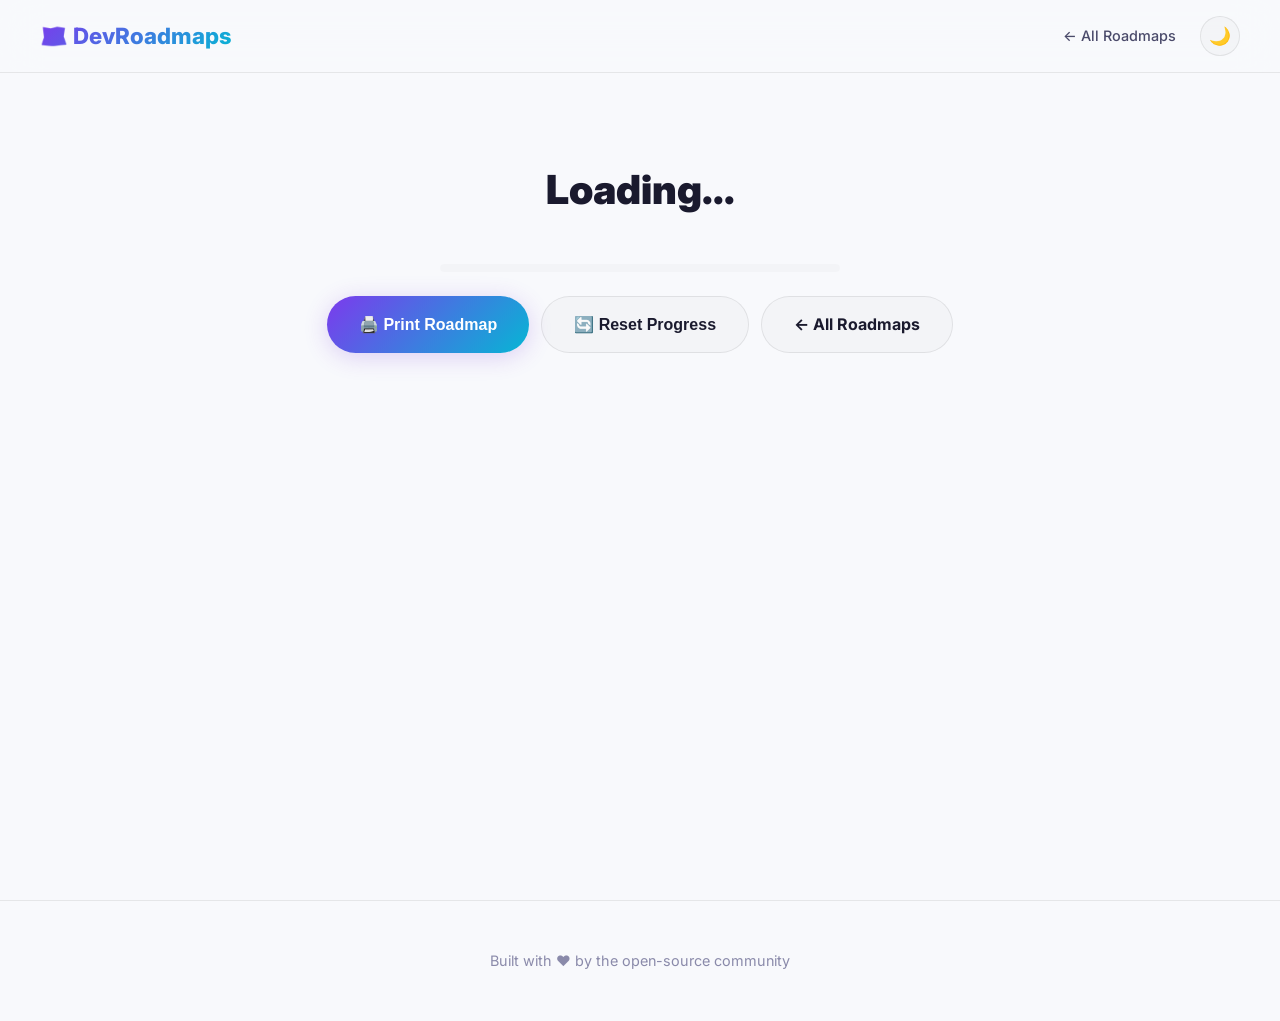
==== roadmap.html @ 5123b49b "Initial release: DevRoadmaps — 12 interactive developer roadmaps" ====
<!DOCTYPE html>
<html lang="en" data-theme="dark">
<head>
  <meta charset="UTF-8">
  <meta name="viewport" content="width=device-width, initial-scale=1.0">
  <title>Roadmap — DevRoadmaps</title>
  <link rel="preconnect" href="https://fonts.googleapis.com">
  <link href="https://fonts.googleapis.com/css2?family=Inter:wght@400;500;600;700;800;900&display=swap" rel="stylesheet">
  <link rel="stylesheet" href="css/style.css">
  <link rel="icon" href="data:image/svg+xml,<svg xmlns='http://www.w3.org/2000/svg' viewBox='0 0 100 100'><text y='.9em' font-size='90'>🗺️</text></svg>">
</head>
<body>
  <nav class="navbar">
    <div class="navbar-inner">
      <a href="index.html" class="logo">🗺️ DevRoadmaps</a>
      <div class="nav-links">
        <a href="index.html">← All Roadmaps</a>
        <button class="theme-toggle" id="theme-toggle" aria-label="Toggle theme">🌙</button>
      </div>
    </div>
  </nav>

  <div class="roadmap-viewer" id="roadmap-content">
    <div class="roadmap-header">
      <div class="roadmap-icon" id="roadmap-icon"></div>
      <h1 id="roadmap-title">Loading...</h1>
      <p id="roadmap-desc" style="color:var(--text-secondary);max-width:600px;margin:12px auto 0"></p>
      <div class="roadmap-meta" style="margin-top:16px">
        <span id="roadmap-time"></span>
        <span id="roadmap-difficulty"></span>
        <span id="roadmap-progress-text"></span>
      </div>
      <div class="roadmap-progress-bar">
        <div class="roadmap-progress-fill" id="roadmap-progress-fill" style="width:0%"></div>
      </div>
      <div class="roadmap-actions">
        <button class="btn btn-primary" onclick="printRoadmap()">🖨️ Print Roadmap</button>
        <button class="btn btn-secondary" onclick="resetProgress()">🔄 Reset Progress</button>
        <a href="index.html" class="btn btn-secondary">← All Roadmaps</a>
      </div>
    </div>

    <div class="roadmap-nodes" id="roadmap-nodes"></div>
  </div>

  <footer class="footer">
    <p>Built with ❤️ by the open-source community</p>
  </footer>

  <script src="js/main.js"></script>
</body>
</html>
---- css/style.css ----
/* ===== DevRoadmaps — Global Styles ===== */
:root {
  --bg-primary: #0f0f23;
  --bg-secondary: #1a1a3e;
  --bg-card: rgba(255,255,255,0.05);
  --bg-card-hover: rgba(255,255,255,0.1);
  --text-primary: #e8e8ff;
  --text-secondary: #a0a0cc;
  --text-muted: #6a6a99;
  --accent: #7c3aed;
  --accent-glow: rgba(124,58,237,0.4);
  --gradient-1: linear-gradient(135deg, #7c3aed, #06b6d4);
  --gradient-2: linear-gradient(135deg, #f59e0b, #ef4444);
  --gradient-3: linear-gradient(135deg, #10b981, #06b6d4);
  --border: rgba(255,255,255,0.08);
  --shadow: 0 8px 32px rgba(0,0,0,0.3);
  --glass: rgba(255,255,255,0.03);
  --radius: 16px;
  --radius-sm: 8px;
  --transition: 0.3s cubic-bezier(0.4, 0, 0.2, 1);
  --font: 'Inter', -apple-system, BlinkMacSystemFont, 'Segoe UI', sans-serif;
  --font-mono: 'JetBrains Mono', 'Fira Code', monospace;
}

[data-theme="light"] {
  --bg-primary: #f8f9fc;
  --bg-secondary: #ffffff;
  --bg-card: rgba(0,0,0,0.02);
  --bg-card-hover: rgba(0,0,0,0.05);
  --text-primary: #1a1a2e;
  --text-secondary: #4a4a6a;
  --text-muted: #8a8aaa;
  --accent: #6d28d9;
  --accent-glow: rgba(109,40,217,0.2);
  --border: rgba(0,0,0,0.08);
  --shadow: 0 8px 32px rgba(0,0,0,0.08);
  --glass: rgba(0,0,0,0.01);
}

* { margin: 0; padding: 0; box-sizing: border-box; }

html {
  scroll-behavior: smooth;
  font-size: 16px;
}

body {
  font-family: var(--font);
  background: var(--bg-primary);
  color: var(--text-primary);
  line-height: 1.7;
  overflow-x: hidden;
  transition: background var(--transition), color var(--transition);
}

/* ===== Scrollbar ===== */
::-webkit-scrollbar { width: 8px; }
::-webkit-scrollbar-track { background: var(--bg-primary); }
::-webkit-scrollbar-thumb { background: var(--accent); border-radius: 4px; }

/* ===== Utilities ===== */
.container { max-width: 1200px; margin: 0 auto; padding: 0 24px; }

a { color: var(--accent); text-decoration: none; transition: color var(--transition); }
a:hover { color: #a78bfa; }

/* ===== Navbar ===== */
.navbar {
  position: fixed; top: 0; left: 0; right: 0; z-index: 1000;
  padding: 16px 24px;
  background: rgba(15,15,35,0.8);
  backdrop-filter: blur(20px);
  border-bottom: 1px solid var(--border);
  transition: background var(--transition);
}
[data-theme="light"] .navbar { background: rgba(248,249,252,0.85); }

.navbar-inner {
  max-width: 1200px; margin: 0 auto;
  display: flex; align-items: center; justify-content: space-between;
}

.navbar .logo {
  font-size: 1.4rem; font-weight: 800;
  background: var(--gradient-1);
  -webkit-background-clip: text; -webkit-text-fill-color: transparent;
  background-clip: text;
}

.navbar .nav-links { display: flex; gap: 24px; align-items: center; }
.navbar .nav-links a {
  color: var(--text-secondary); font-size: 0.9rem; font-weight: 500;
  transition: color var(--transition);
}
.navbar .nav-links a:hover { color: var(--text-primary); }

/* Theme toggle */
.theme-toggle {
  background: var(--bg-card); border: 1px solid var(--border);
  color: var(--text-primary); width: 40px; height: 40px;
  border-radius: 50%; cursor: pointer; font-size: 1.1rem;
  display: flex; align-items: center; justify-content: center;
  transition: all var(--transition);
}
.theme-toggle:hover { background: var(--bg-card-hover); transform: rotate(30deg); }

/* ===== Hero ===== */
.hero {
  position: relative; min-height: 100vh;
  display: flex; align-items: center; justify-content: center;
  text-align: center; padding: 120px 24px 80px;
  overflow: hidden;
}

.hero-bg {
  position: absolute; inset: 0; z-index: 0;
}

.hero-bg canvas { width: 100%; height: 100%; }

.hero-content { position: relative; z-index: 1; max-width: 800px; }

.hero-badge {
  display: inline-block; padding: 8px 20px;
  background: var(--bg-card); border: 1px solid var(--border);
  border-radius: 100px; font-size: 0.85rem; color: var(--accent);
  font-weight: 600; margin-bottom: 24px;
  backdrop-filter: blur(10px);
}

.hero h1 {
  font-size: clamp(2.5rem, 6vw, 4.5rem);
  font-weight: 900; line-height: 1.1;
  margin-bottom: 24px;
  background: linear-gradient(135deg, #fff 0%, #a78bfa 50%, #06b6d4 100%);
  -webkit-background-clip: text; -webkit-text-fill-color: transparent;
  background-clip: text;
}
[data-theme="light"] .hero h1 {
  background: linear-gradient(135deg, #1a1a2e 0%, #6d28d9 50%, #0891b2 100%);
  -webkit-background-clip: text; -webkit-text-fill-color: transparent;
  background-clip: text;
}

.hero p {
  font-size: 1.2rem; color: var(--text-secondary);
  max-width: 600px; margin: 0 auto 40px;
}

.hero-actions { display: flex; gap: 16px; justify-content: center; flex-wrap: wrap; }

.btn {
  display: inline-flex; align-items: center; gap: 8px;
  padding: 14px 32px; border-radius: 100px;
  font-size: 1rem; font-weight: 700; cursor: pointer;
  border: none; transition: all var(--transition);
  text-decoration: none;
}
.btn-primary {
  background: var(--gradient-1); color: #fff;
  box-shadow: 0 4px 24px var(--accent-glow);
}
.btn-primary:hover { transform: translateY(-2px); box-shadow: 0 8px 32px var(--accent-glow); color: #fff; }
.btn-secondary {
  background: var(--bg-card); color: var(--text-primary);
  border: 1px solid var(--border);
}
.btn-secondary:hover { background: var(--bg-card-hover); transform: translateY(-2px); color: var(--text-primary); }

.hero-stats {
  display: flex; gap: 48px; justify-content: center;
  margin-top: 64px; flex-wrap: wrap;
}
.hero-stat { text-align: center; }
.hero-stat .number {
  font-size: 2rem; font-weight: 900;
  background: var(--gradient-1);
  -webkit-background-clip: text; -webkit-text-fill-color: transparent;
  background-clip: text;
}
.hero-stat .label { font-size: 0.85rem; color: var(--text-muted); margin-top: 4px; }

/* ===== Search ===== */
.search-section { padding: 40px 24px; }
.search-container {
  max-width: 600px; margin: 0 auto; position: relative;
}
.search-input {
  width: 100%; padding: 16px 24px 16px 52px;
  background: var(--bg-card); border: 1px solid var(--border);
  border-radius: 100px; color: var(--text-primary);
  font-size: 1rem; font-family: var(--font);
  backdrop-filter: blur(10px);
  transition: all var(--transition);
}
.search-input:focus {
  outline: none; border-color: var(--accent);
  box-shadow: 0 0 0 4px var(--accent-glow);
}
.search-icon {
  position: absolute; left: 20px; top: 50%; transform: translateY(-50%);
  color: var(--text-muted); font-size: 1.1rem; pointer-events: none;
}
.search-results {
  position: absolute; top: calc(100% + 8px); left: 0; right: 0;
  background: var(--bg-secondary); border: 1px solid var(--border);
  border-radius: var(--radius); box-shadow: var(--shadow);
  max-height: 400px; overflow-y: auto; display: none; z-index: 100;
}
.search-results.active { display: block; }
.search-result-item {
  padding: 12px 20px; cursor: pointer;
  border-bottom: 1px solid var(--border);
  transition: background var(--transition);
  display: flex; align-items: center; gap: 12px;
}
.search-result-item:last-child { border-bottom: none; }
.search-result-item:hover { background: var(--bg-card-hover); }
.search-result-item .emoji { font-size: 1.3rem; }
.search-result-item .info { flex: 1; }
.search-result-item .info .title { font-weight: 600; font-size: 0.9rem; }
.search-result-item .info .roadmap { font-size: 0.8rem; color: var(--text-muted); }

/* ===== Roadmap Cards Grid ===== */
.roadmaps-section { padding: 80px 24px; }
.section-header { text-align: center; margin-bottom: 48px; }
.section-header h2 {
  font-size: 2.2rem; font-weight: 800; margin-bottom: 12px;
}
.section-header p { color: var(--text-secondary); max-width: 500px; margin: 0 auto; }

.roadmaps-grid {
  display: grid;
  grid-template-columns: repeat(auto-fill, minmax(320px, 1fr));
  gap: 24px; max-width: 1200px; margin: 0 auto;
}

.roadmap-card {
  background: var(--bg-card); border: 1px solid var(--border);
  border-radius: var(--radius); padding: 32px;
  cursor: pointer; transition: all var(--transition);
  position: relative; overflow: hidden;
  text-decoration: none; color: var(--text-primary);
}
.roadmap-card::before {
  content: ''; position: absolute; top: 0; left: 0; right: 0;
  height: 4px; background: var(--card-color, var(--gradient-1));
}
.roadmap-card:hover {
  transform: translateY(-4px);
  box-shadow: var(--shadow);
  border-color: rgba(255,255,255,0.15);
}
[data-theme="light"] .roadmap-card:hover { border-color: rgba(0,0,0,0.15); }

.roadmap-card .card-icon { font-size: 2.5rem; margin-bottom: 16px; }
.roadmap-card h3 { font-size: 1.3rem; font-weight: 700; margin-bottom: 8px; }
.roadmap-card .card-desc {
  font-size: 0.9rem; color: var(--text-secondary);
  margin-bottom: 16px; line-height: 1.6;
}
.roadmap-card .card-meta {
  display: flex; gap: 16px; flex-wrap: wrap;
}
.roadmap-card .card-tag {
  font-size: 0.75rem; padding: 4px 12px;
  background: var(--bg-card-hover); border-radius: 100px;
  color: var(--text-muted); font-weight: 500;
}

/* ===== Features Section ===== */
.features-section { padding: 80px 24px; }
.features-grid {
  display: grid; grid-template-columns: repeat(auto-fill, minmax(280px, 1fr));
  gap: 24px; max-width: 1200px; margin: 0 auto;
}
.feature-card {
  background: var(--bg-card); border: 1px solid var(--border);
  border-radius: var(--radius); padding: 32px;
  transition: all var(--transition);
}
.feature-card:hover { transform: translateY(-2px); }
.feature-card .feature-icon { font-size: 2rem; margin-bottom: 16px; }
.feature-card h3 { font-size: 1.1rem; font-weight: 700; margin-bottom: 8px; }
.feature-card p { font-size: 0.9rem; color: var(--text-secondary); }

/* ===== FAQ Section ===== */
.faq-section { padding: 80px 24px; }
.faq-list { max-width: 700px; margin: 0 auto; }
.faq-item {
  background: var(--bg-card); border: 1px solid var(--border);
  border-radius: var(--radius-sm); margin-bottom: 12px;
  overflow: hidden; transition: all var(--transition);
}
.faq-question {
  padding: 20px 24px; cursor: pointer;
  display: flex; justify-content: space-between; align-items: center;
  font-weight: 600; user-select: none;
}
.faq-question .arrow { transition: transform var(--transition); color: var(--text-muted); }
.faq-item.open .faq-question .arrow { transform: rotate(180deg); }
.faq-answer {
  max-height: 0; overflow: hidden; transition: max-height 0.4s ease;
  color: var(--text-secondary); font-size: 0.95rem; line-height: 1.7;
}
.faq-answer-inner { padding: 0 24px 20px; }
.faq-item.open .faq-answer { max-height: 500px; }

/* ===== Footer ===== */
.footer {
  padding: 48px 24px; border-top: 1px solid var(--border);
  text-align: center;
}
.footer p { color: var(--text-muted); font-size: 0.9rem; }
.footer .footer-links { margin: 16px 0; display: flex; gap: 24px; justify-content: center; flex-wrap: wrap; }
.footer .footer-links a { color: var(--text-secondary); font-size: 0.85rem; }

/* ===== Roadmap Viewer Page ===== */
.roadmap-viewer {
  padding-top: 100px; padding-bottom: 80px; min-height: 100vh;
}
.roadmap-header {
  text-align: center; padding: 40px 24px 60px;
}
.roadmap-header .roadmap-icon { font-size: 3rem; margin-bottom: 16px; }
.roadmap-header h1 { font-size: 2.5rem; font-weight: 900; margin-bottom: 12px; }
.roadmap-header .roadmap-meta {
  display: flex; gap: 24px; justify-content: center;
  color: var(--text-secondary); font-size: 0.95rem; flex-wrap: wrap;
}
.roadmap-header .roadmap-meta span { display: flex; align-items: center; gap: 6px; }
.roadmap-progress-bar {
  max-width: 400px; margin: 24px auto 0;
  height: 8px; background: var(--bg-card); border-radius: 100px; overflow: hidden;
}
.roadmap-progress-fill {
  height: 100%; background: var(--gradient-1); border-radius: 100px;
  transition: width 0.6s ease;
}
.roadmap-actions {
  display: flex; gap: 12px; justify-content: center; margin-top: 24px; flex-wrap: wrap;
}

/* ===== Roadmap Nodes ===== */
.roadmap-nodes {
  max-width: 900px; margin: 0 auto; padding: 0 24px;
  position: relative;
}

/* Timeline connector */
.roadmap-nodes::before {
  content: ''; position: absolute;
  left: 36px; top: 0; bottom: 0;
  width: 2px; background: var(--border);
}

.roadmap-node {
  position: relative; margin-bottom: 20px;
  padding-left: 72px;
  opacity: 0; transform: translateY(20px);
  animation: fadeInUp 0.5s forwards;
}

@keyframes fadeInUp {
  to { opacity: 1; transform: translateY(0); }
}

.node-dot {
  position: absolute; left: 24px; top: 20px;
  width: 26px; height: 26px; border-radius: 50%;
  background: var(--bg-primary);
  border: 3px solid var(--node-color, var(--accent));
  display: flex; align-items: center; justify-content: center;
  z-index: 2; transition: all var(--transition);
  font-size: 0.6rem; color: var(--node-color);
}
.roadmap-node.completed .node-dot {
  background: var(--node-color);
  color: #fff;
}
.roadmap-node.completed .node-dot::after { content: '✓'; font-size: 0.7rem; }

.node-card {
  background: var(--bg-card); border: 1px solid var(--border);
  border-radius: var(--radius-sm); overflow: hidden;
  transition: all var(--transition);
}
.node-card:hover { border-color: rgba(255,255,255,0.15); }
[data-theme="light"] .node-card:hover { border-color: rgba(0,0,0,0.15); }

.roadmap-node.completed .node-card {
  border-color: var(--node-color);
  background: rgba(124,58,237,0.05);
}

.node-header {
  padding: 16px 20px; cursor: pointer;
  display: flex; align-items: center; justify-content: space-between;
  transition: background var(--transition);
}
.node-header:hover { background: var(--bg-card-hover); }

.node-title-area { display: flex; align-items: center; gap: 12px; }
.node-title-area .node-emoji { font-size: 1.2rem; }
.node-title-area .node-title { font-weight: 700; font-size: 1rem; }

.node-category-badge {
  font-size: 0.7rem; padding: 2px 10px;
  border-radius: 100px; font-weight: 600;
  text-transform: uppercase; letter-spacing: 0.5px;
}

/* Category colors */
.cat-fundamentals { background: rgba(99,102,241,0.15); color: #818cf8; }
.cat-tools { background: rgba(245,158,11,0.15); color: #fbbf24; }
.cat-frameworks { background: rgba(6,182,212,0.15); color: #22d3ee; }
.cat-testing { background: rgba(16,185,129,0.15); color: #34d399; }
.cat-deployment { background: rgba(239,68,68,0.15); color: #f87171; }
.cat-advanced { background: rgba(168,85,247,0.15); color: #c084fc; }
.cat-databases { background: rgba(251,146,60,0.15); color: #fb923c; }
.cat-security { background: rgba(239,68,68,0.15); color: #f87171; }
.cat-ai { background: rgba(34,197,94,0.15); color: #4ade80; }
.cat-cloud { background: rgba(59,130,246,0.15); color: #60a5fa; }
.cat-devops { background: rgba(236,72,153,0.15); color: #f472b6; }
.cat-design { background: rgba(244,114,182,0.15); color: #f472b6; }
.cat-business { background: rgba(245,158,11,0.15); color: #fbbf24; }
.cat-default { background: rgba(124,58,237,0.15); color: #a78bfa; }

.node-expand-icon {
  color: var(--text-muted); transition: transform var(--transition);
  font-size: 0.8rem;
}
.roadmap-node.expanded .node-expand-icon { transform: rotate(180deg); }

.node-body {
  max-height: 0; overflow: hidden;
  transition: max-height 0.5s ease;
}
.roadmap-node.expanded .node-body { max-height: 1000px; }

.node-content { padding: 0 20px 20px; }
.node-description {
  font-size: 0.9rem; color: var(--text-secondary);
  margin-bottom: 16px; line-height: 1.6;
}

.node-resources h4 {
  font-size: 0.85rem; font-weight: 700;
  text-transform: uppercase; letter-spacing: 0.5px;
  color: var(--text-muted); margin-bottom: 12px;
}

.resource-list { display: flex; flex-direction: column; gap: 8px; }

.resource-item {
  display: flex; align-items: center; gap: 12px;
  padding: 10px 14px;
  background: var(--bg-card-hover);
  border-radius: var(--radius-sm);
  transition: all var(--transition);
  text-decoration: none; color: var(--text-primary);
  font-size: 0.9rem;
}
.resource-item:hover { transform: translateX(4px); }
.resource-item .resource-type {
  font-size: 0.7rem; padding: 2px 8px;
  border-radius: 100px; font-weight: 600;
  background: var(--accent); color: #fff;
  text-transform: uppercase; min-width: 52px; text-align: center;
}
.resource-item .resource-title { flex: 1; font-weight: 500; }
.resource-item .resource-arrow { color: var(--text-muted); }

.node-actions {
  display: flex; gap: 8px; margin-top: 16px;
}
.node-btn {
  padding: 8px 16px; border-radius: var(--radius-sm);
  font-size: 0.85rem; font-weight: 600;
  cursor: pointer; border: 1px solid var(--border);
  background: var(--bg-card); color: var(--text-primary);
  transition: all var(--transition);
  font-family: var(--font);
}
.node-btn:hover { background: var(--bg-card-hover); }
.node-btn.btn-complete {
  background: var(--gradient-1); border-color: transparent; color: #fff;
}
.node-btn.btn-complete:hover { opacity: 0.9; }
.roadmap-node.completed .node-btn.btn-complete {
  background: var(--bg-card); border: 1px solid var(--accent);
  color: var(--accent);
}

/* ===== Responsive ===== */
@media (max-width: 768px) {
  .hero h1 { font-size: 2rem; }
  .hero p { font-size: 1rem; }
  .hero-stats { gap: 24px; }
  .hero-stat .number { font-size: 1.5rem; }
  .roadmaps-grid { grid-template-columns: 1fr; }
  .features-grid { grid-template-columns: 1fr; }
  .navbar .nav-links a:not(.theme-toggle) { display: none; }
  .roadmap-nodes::before { left: 24px; }
  .roadmap-node { padding-left: 52px; }
  .node-dot { left: 12px; width: 26px; height: 26px; }
  .roadmap-header h1 { font-size: 1.8rem; }
}

@media (max-width: 480px) {
  .container { padding: 0 16px; }
  .hero { padding: 100px 16px 60px; }
  .roadmap-card { padding: 24px; }
}

/* ===== Print ===== */
@media print {
  .navbar, .theme-toggle, .search-section, .roadmap-actions,
  .node-actions, .footer, .hero-bg { display: none !important; }
  body { background: #fff; color: #000; }
  .roadmap-viewer { padding-top: 20px; }
  .roadmap-node { opacity: 1 !important; transform: none !important; animation: none !important; }
  .node-card { border: 1px solid #ddd; break-inside: avoid; }
  .node-body { max-height: none !important; }
  .resource-item { break-inside: avoid; }
}

/* ===== Animations ===== */
.fade-in {
  opacity: 0; transform: translateY(30px);
  transition: opacity 0.6s ease, transform 0.6s ease;
}
.fade-in.visible { opacity: 1; transform: translateY(0); }
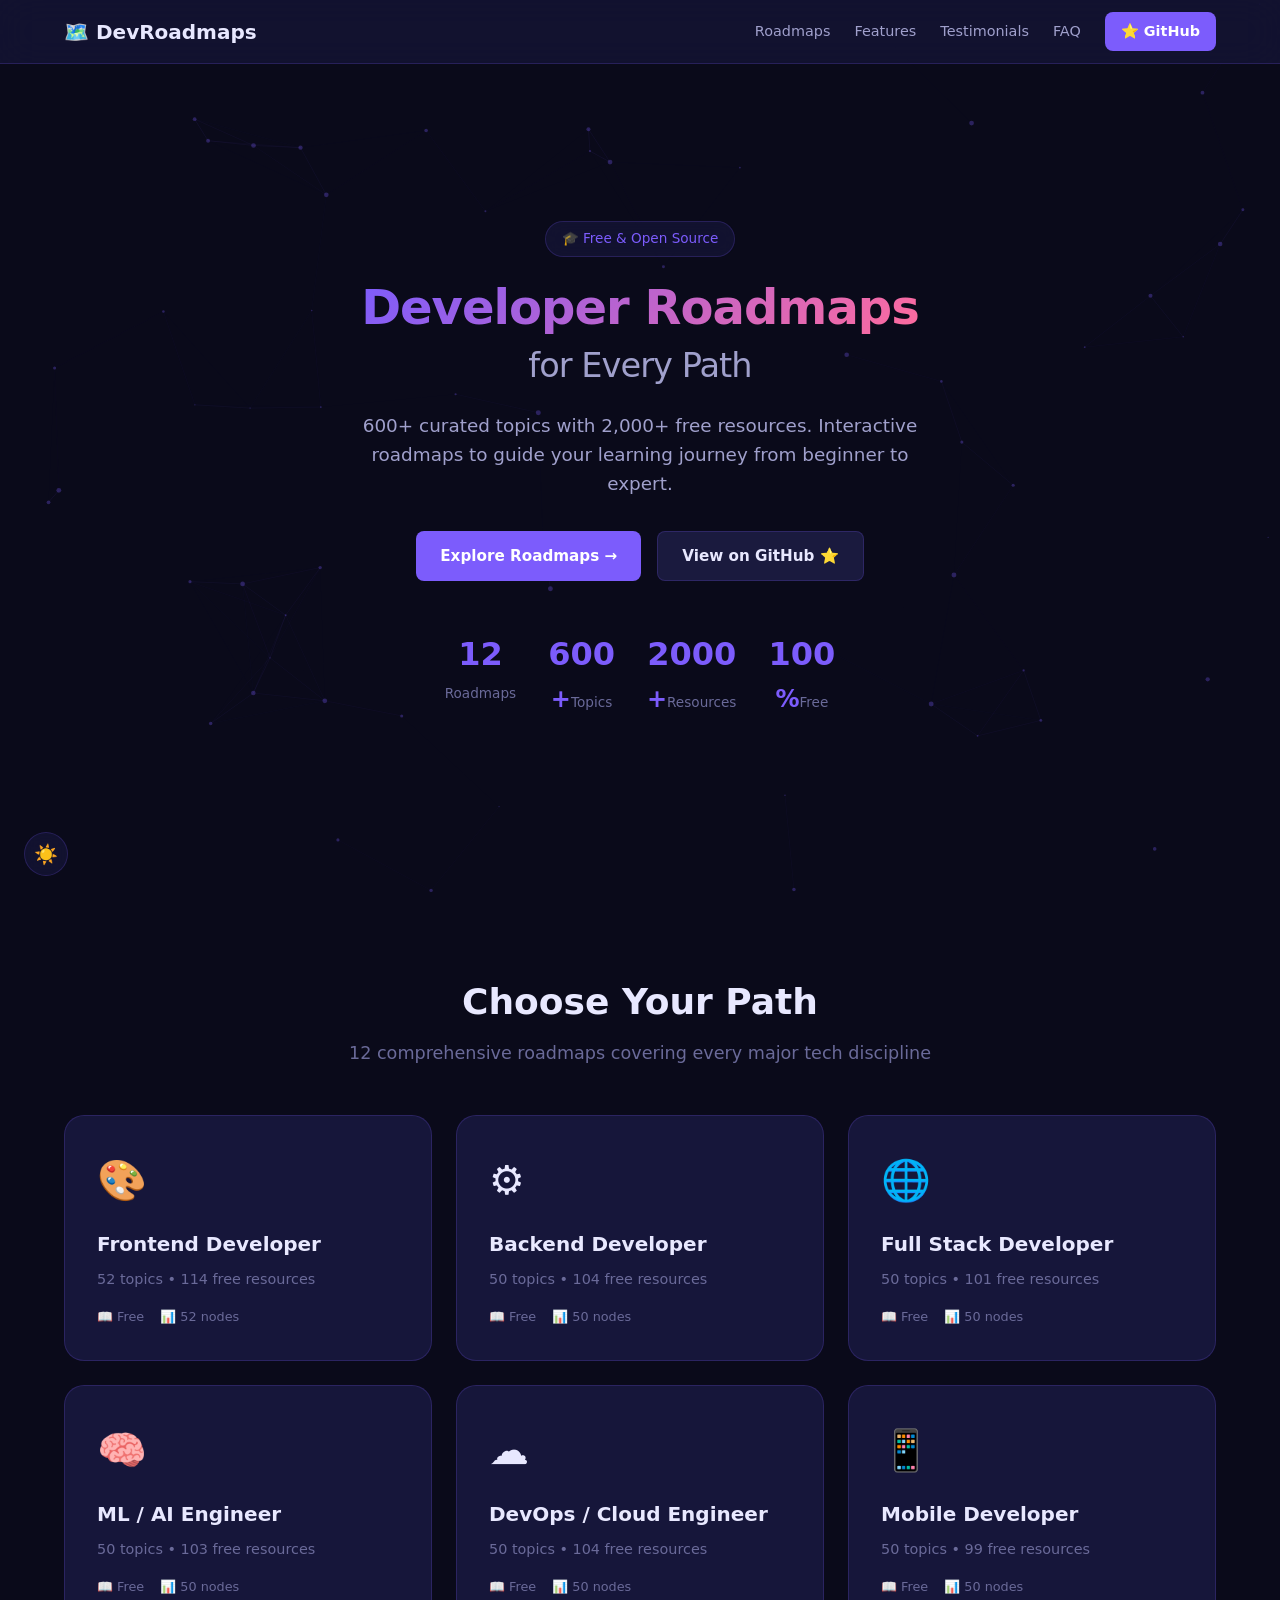
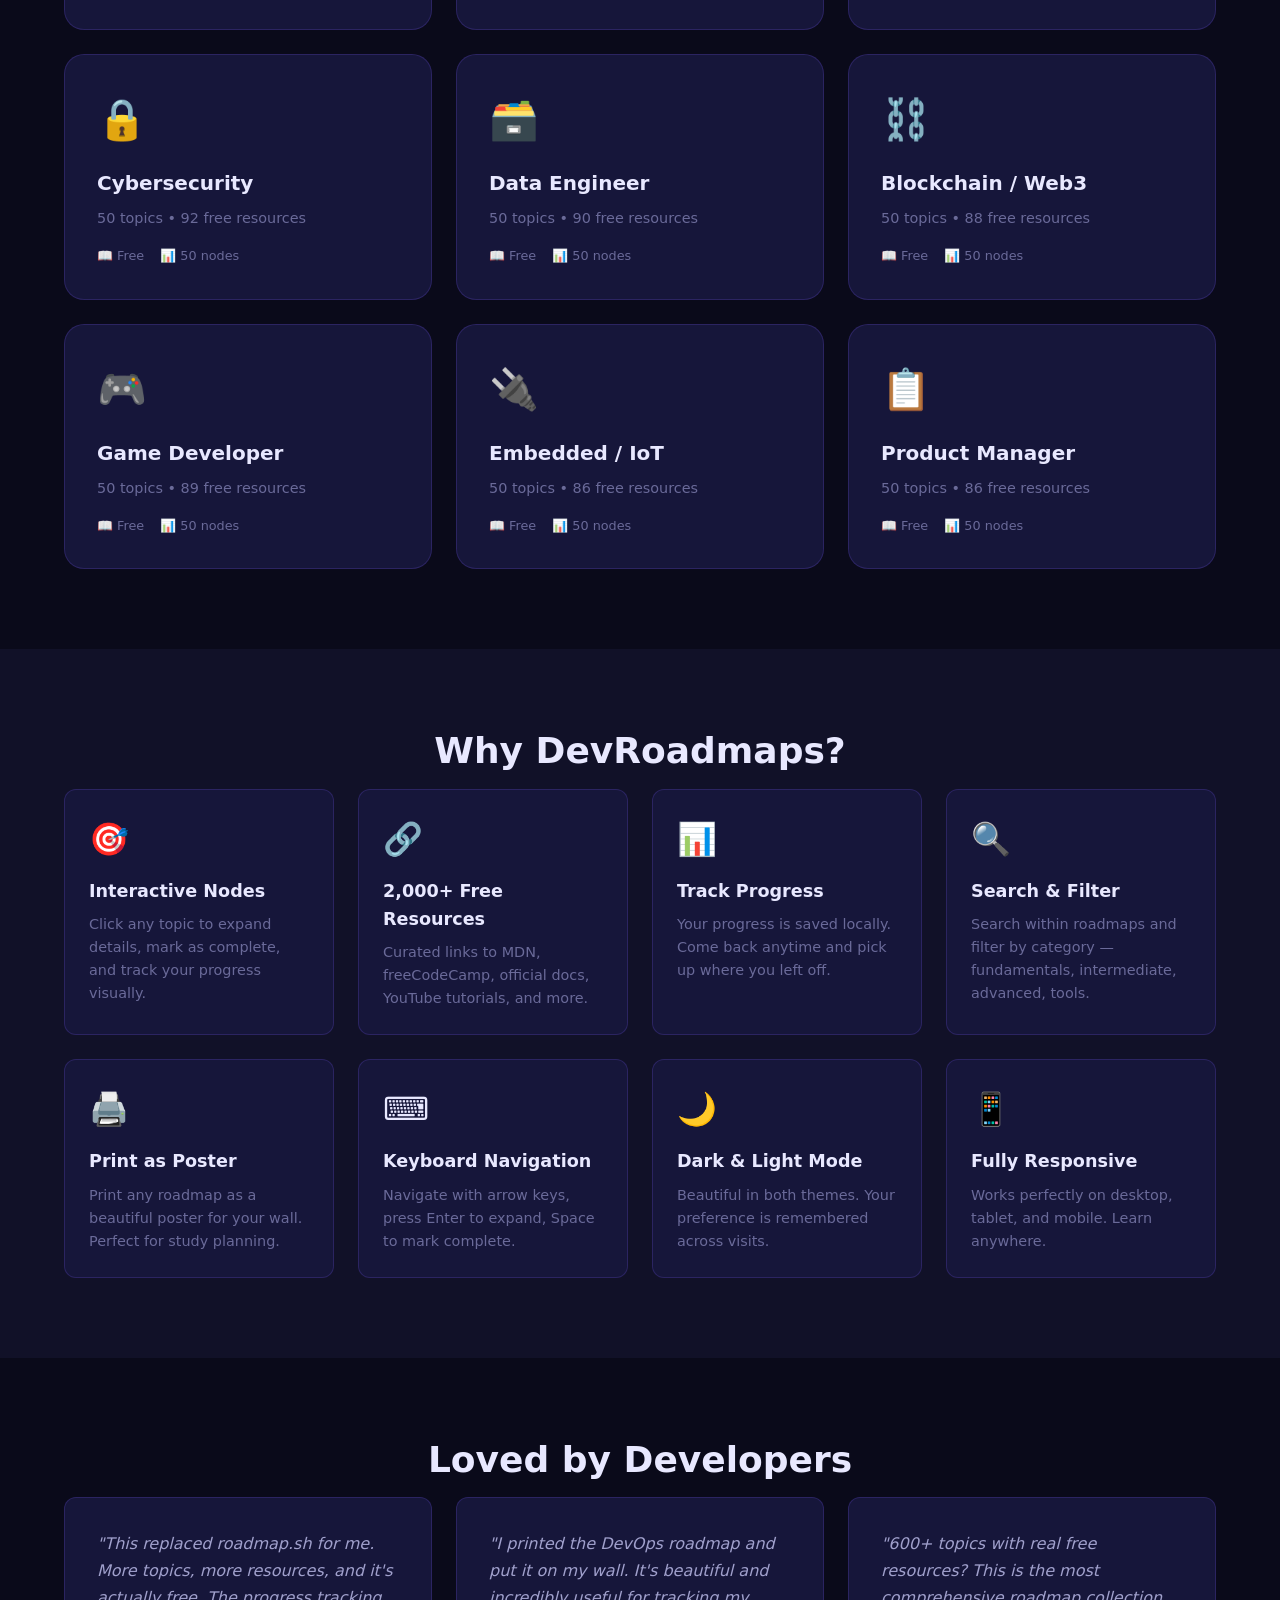
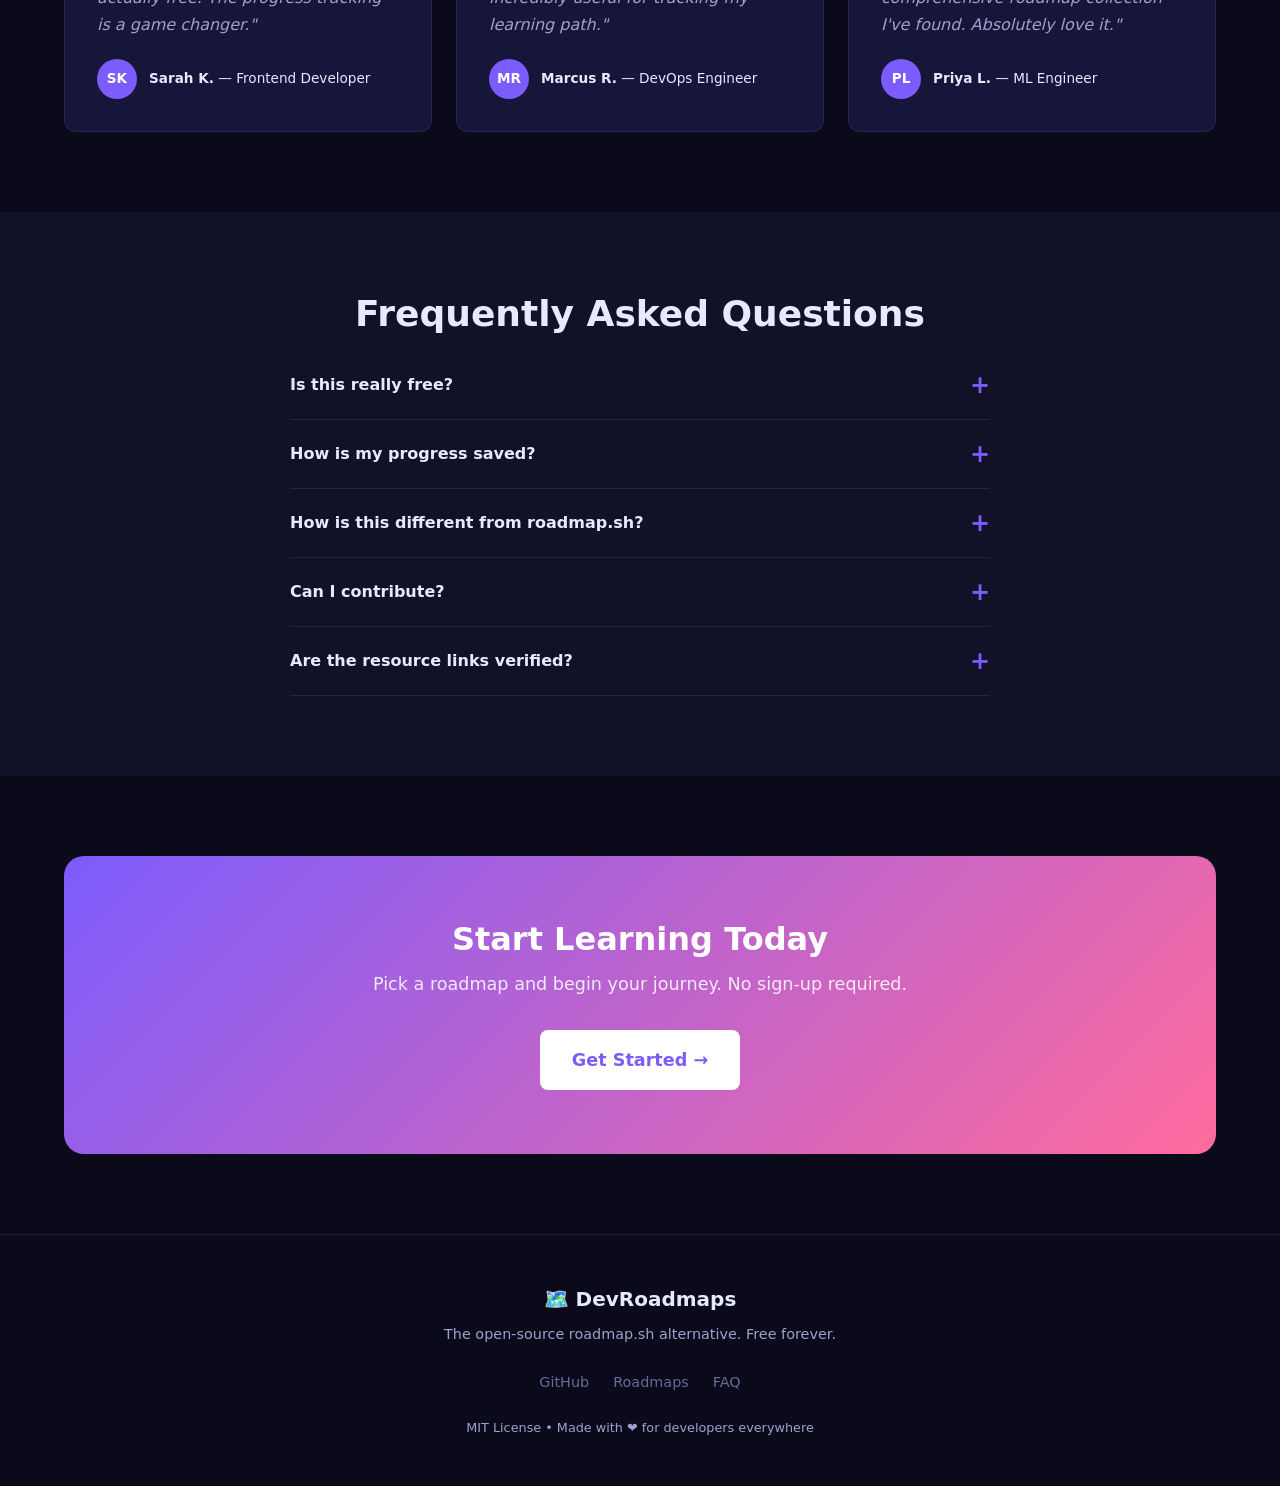
==== commit 7be5cb13: "Major upgrade: 602 nodes, 12 roadmaps, stunning redesign - All 12 roadmaps expanded to 50+ nodes eac" ====
--- a/roadmap.html
+++ b/roadmap.html
@@ -1,52 +1,80 @@
 <!DOCTYPE html>
 <html lang="en" data-theme="dark">
 <head>
-  <meta charset="UTF-8">
-  <meta name="viewport" content="width=device-width, initial-scale=1.0">
-  <title>Roadmap — DevRoadmaps</title>
-  <link rel="preconnect" href="https://fonts.googleapis.com">
-  <link href="https://fonts.googleapis.com/css2?family=Inter:wght@400;500;600;700;800;900&display=swap" rel="stylesheet">
-  <link rel="stylesheet" href="css/style.css">
-  <link rel="icon" href="data:image/svg+xml,<svg xmlns='http://www.w3.org/2000/svg' viewBox='0 0 100 100'><text y='.9em' font-size='90'>🗺️</text></svg>">
+    <meta charset="UTF-8">
+    <meta name="viewport" content="width=device-width, initial-scale=1.0">
+    <title>Roadmap — DevRoadmaps</title>
+    <meta name="description" content="Interactive developer roadmap with progress tracking.">
+    <link rel="stylesheet" href="css/style.css">
+    <link rel="icon" href="data:image/svg+xml,<svg xmlns='http://www.w3.org/2000/svg' viewBox='0 0 100 100'><text y='.9em' font-size='90'>🗺️</text></svg>">
 </head>
-<body>
-  <nav class="navbar">
-    <div class="navbar-inner">
-      <a href="index.html" class="logo">🗺️ DevRoadmaps</a>
-      <div class="nav-links">
-        <a href="index.html">← All Roadmaps</a>
-        <button class="theme-toggle" id="theme-toggle" aria-label="Toggle theme">🌙</button>
-      </div>
-    </div>
-  </nav>
+<body class="roadmap-page">
+    <canvas id="particles"></canvas>
 
-  <div class="roadmap-viewer" id="roadmap-content">
-    <div class="roadmap-header">
-      <div class="roadmap-icon" id="roadmap-icon"></div>
-      <h1 id="roadmap-title">Loading...</h1>
-      <p id="roadmap-desc" style="color:var(--text-secondary);max-width:600px;margin:12px auto 0"></p>
-      <div class="roadmap-meta" style="margin-top:16px">
-        <span id="roadmap-time"></span>
-        <span id="roadmap-difficulty"></span>
-        <span id="roadmap-progress-text"></span>
-      </div>
-      <div class="roadmap-progress-bar">
-        <div class="roadmap-progress-fill" id="roadmap-progress-fill" style="width:0%"></div>
-      </div>
-      <div class="roadmap-actions">
-        <button class="btn btn-primary" onclick="printRoadmap()">🖨️ Print Roadmap</button>
-        <button class="btn btn-secondary" onclick="resetProgress()">🔄 Reset Progress</button>
-        <a href="index.html" class="btn btn-secondary">← All Roadmaps</a>
-      </div>
-    </div>
+    <nav class="navbar" id="navbar">
+        <div class="nav-container">
+            <a href="index.html" class="nav-logo">🗺️ DevRoadmaps</a>
+            <div class="nav-links" id="navLinks">
+                <a href="index.html#roadmaps">All Roadmaps</a>
+                <a href="index.html#features">Features</a>
+            </div>
+            <button class="hamburger" id="hamburger" aria-label="Toggle menu">
+                <span></span><span></span><span></span>
+            </button>
+        </div>
+    </nav>
 
-    <div class="roadmap-nodes" id="roadmap-nodes"></div>
-  </div>
+    <header class="roadmap-header" id="roadmapHeader">
+        <div class="container">
+            <a href="index.html#roadmaps" class="back-link">← All Roadmaps</a>
+            <div class="roadmap-title-area">
+                <span class="roadmap-icon" id="roadmapIcon"></span>
+                <h1 id="roadmapTitle">Loading...</h1>
+            </div>
+            <p class="roadmap-desc" id="roadmapDesc"></p>
+            <div class="roadmap-controls">
+                <div class="search-box">
+                    <input type="text" id="searchInput" placeholder="Search topics..." autocomplete="off">
+                </div>
+                <div class="filter-buttons" id="filterButtons">
+                    <button class="filter-btn active" data-filter="all">All</button>
+                    <button class="filter-btn" data-filter="fundamentals">📖 Fundamentals</button>
+                    <button class="filter-btn" data-filter="intermediate">📘 Intermediate</button>
+                    <button class="filter-btn" data-filter="advanced">📕 Advanced</button>
+                    <button class="filter-btn" data-filter="tools">🔧 Tools</button>
+                </div>
+                <div class="action-buttons">
+                    <button class="btn btn-sm" id="resetBtn">Reset Progress</button>
+                    <button class="btn btn-sm" id="printBtn">🖨️ Print</button>
+                    <button class="btn btn-sm" id="expandAllBtn">Expand All</button>
+                </div>
+            </div>
+            <div class="progress-bar-container">
+                <div class="progress-bar" id="progressBar"><div class="progress-fill" id="progressFill"></div></div>
+                <span class="progress-text" id="progressText">0%</span>
+            </div>
+        </div>
+    </header>
 
-  <footer class="footer">
-    <p>Built with ❤️ by the open-source community</p>
-  </footer>
+    <main class="roadmap-main">
+        <div class="container">
+            <div class="roadmap-layout">
+                <!-- Minimap -->
+                <aside class="minimap" id="minimap">
+                    <div class="minimap-content" id="minimapContent"></div>
+                </aside>
 
-  <script src="js/main.js"></script>
+                <!-- Roadmap Nodes -->
+                <div class="roadmap-nodes" id="roadmapNodes">
+                    <!-- Populated by JS -->
+                </div>
+            </div>
+        </div>
+    </main>
+
+    <button class="back-to-top" id="backToTop" aria-label="Back to top">↑</button>
+    <button class="theme-toggle" id="themeToggle" aria-label="Toggle theme">🌙</button>
+
+    <script src="js/main.js"></script>
 </body>
 </html>
--- a/css/style.css
+++ b/css/style.css
@@ -1,533 +1,442 @@
-/* ===== DevRoadmaps — Global Styles ===== */
+/* ========================================
+   DevRoadmaps — Style System
+   ======================================== */
+
+/* === CSS Custom Properties === */
 :root {
-  --bg-primary: #0f0f23;
-  --bg-secondary: #1a1a3e;
-  --bg-card: rgba(255,255,255,0.05);
-  --bg-card-hover: rgba(255,255,255,0.1);
-  --text-primary: #e8e8ff;
-  --text-secondary: #a0a0cc;
-  --text-muted: #6a6a99;
-  --accent: #7c3aed;
-  --accent-glow: rgba(124,58,237,0.4);
-  --gradient-1: linear-gradient(135deg, #7c3aed, #06b6d4);
-  --gradient-2: linear-gradient(135deg, #f59e0b, #ef4444);
-  --gradient-3: linear-gradient(135deg, #10b981, #06b6d4);
-  --border: rgba(255,255,255,0.08);
-  --shadow: 0 8px 32px rgba(0,0,0,0.3);
-  --glass: rgba(255,255,255,0.03);
-  --radius: 16px;
-  --radius-sm: 8px;
-  --transition: 0.3s cubic-bezier(0.4, 0, 0.2, 1);
-  --font: 'Inter', -apple-system, BlinkMacSystemFont, 'Segoe UI', sans-serif;
-  --font-mono: 'JetBrains Mono', 'Fira Code', monospace;
+    --bg-primary: #0a0a1a;
+    --bg-secondary: #111128;
+    --bg-tertiary: #1a1a3e;
+    --bg-card: #16163a;
+    --bg-glass: rgba(22, 22, 58, 0.7);
+    --bg-hover: #222255;
+    --text-primary: #e8e8ff;
+    --text-secondary: #a0a0cc;
+    --text-muted: #6a6a99;
+    --accent: #7c5cfc;
+    --accent-hover: #9a7aff;
+    --accent-glow: rgba(124, 92, 252, 0.3);
+    --gradient-1: #7c5cfc;
+    --gradient-2: #ff6b9d;
+    --gradient-3: #00d4ff;
+    --border: rgba(124, 92, 252, 0.2);
+    --border-hover: rgba(124, 92, 252, 0.4);
+    --shadow: 0 4px 24px rgba(0, 0, 0, 0.3);
+    --shadow-lg: 0 8px 48px rgba(0, 0, 0, 0.4);
+    --radius: 12px;
+    --radius-lg: 20px;
+    --radius-sm: 8px;
+    --transition: 0.3s ease;
+    --font: 'Segoe UI', system-ui, -apple-system, sans-serif;
+    --font-mono: 'Fira Code', 'Cascadia Code', monospace;
+    --cat-fundamentals: #7c5cfc;
+    --cat-intermediate: #00d4ff;
+    --cat-advanced: #ff6b9d;
+    --cat-tools: #ffc107;
+    --navbar-height: 64px;
 }
 
 [data-theme="light"] {
-  --bg-primary: #f8f9fc;
-  --bg-secondary: #ffffff;
-  --bg-card: rgba(0,0,0,0.02);
-  --bg-card-hover: rgba(0,0,0,0.05);
-  --text-primary: #1a1a2e;
-  --text-secondary: #4a4a6a;
-  --text-muted: #8a8aaa;
-  --accent: #6d28d9;
-  --accent-glow: rgba(109,40,217,0.2);
-  --border: rgba(0,0,0,0.08);
-  --shadow: 0 8px 32px rgba(0,0,0,0.08);
-  --glass: rgba(0,0,0,0.01);
-}
-
-* { margin: 0; padding: 0; box-sizing: border-box; }
-
-html {
-  scroll-behavior: smooth;
-  font-size: 16px;
-}
-
+    --bg-primary: #f5f5ff;
+    --bg-secondary: #eeeef8;
+    --bg-tertiary: #e0e0f0;
+    --bg-card: #ffffff;
+    --bg-glass: rgba(255, 255, 255, 0.7);
+    --bg-hover: #d8d8f0;
+    --text-primary: #1a1a3e;
+    --text-secondary: #444466;
+    --text-muted: #888899;
+    --border: rgba(124, 92, 252, 0.15);
+    --border-hover: rgba(124, 92, 252, 0.3);
+    --shadow: 0 4px 24px rgba(0, 0, 0, 0.08);
+    --shadow-lg: 0 8px 48px rgba(0, 0, 0, 0.12);
+}
+
+/* === Reset & Base === */
+*, *::before, *::after { box-sizing: border-box; margin: 0; padding: 0; }
+html { scroll-behavior: smooth; font-size: 16px; }
 body {
-  font-family: var(--font);
-  background: var(--bg-primary);
-  color: var(--text-primary);
-  line-height: 1.7;
-  overflow-x: hidden;
-  transition: background var(--transition), color var(--transition);
-}
-
-/* ===== Scrollbar ===== */
+    font-family: var(--font);
+    background: var(--bg-primary);
+    color: var(--text-primary);
+    line-height: 1.6;
+    min-height: 100vh;
+    overflow-x: hidden;
+    transition: background var(--transition), color var(--transition);
+}
+
+/* === Scrollbar === */
 ::-webkit-scrollbar { width: 8px; }
-::-webkit-scrollbar-track { background: var(--bg-primary); }
+::-webkit-scrollbar-track { background: var(--bg-secondary); }
 ::-webkit-scrollbar-thumb { background: var(--accent); border-radius: 4px; }
-
-/* ===== Utilities ===== */
+::-webkit-scrollbar-thumb:hover { background: var(--accent-hover); }
+
+/* === Typography === */
+h1 { font-size: 3rem; font-weight: 800; line-height: 1.1; letter-spacing: -0.02em; }
+h2 { font-size: 2.25rem; font-weight: 700; line-height: 1.2; }
+h3 { font-size: 1.5rem; font-weight: 600; }
+h4 { font-size: 1.125rem; font-weight: 600; }
+p { color: var(--text-secondary); }
+a { color: var(--accent); text-decoration: none; transition: color var(--transition); }
+a:hover { color: var(--accent-hover); }
+
+/* === Layout === */
 .container { max-width: 1200px; margin: 0 auto; padding: 0 24px; }
-
-a { color: var(--accent); text-decoration: none; transition: color var(--transition); }
-a:hover { color: #a78bfa; }
-
-/* ===== Navbar ===== */
+.section { padding: 80px 0; }
+.section-alt { background: var(--bg-secondary); }
+
+/* === Navbar === */
 .navbar {
-  position: fixed; top: 0; left: 0; right: 0; z-index: 1000;
-  padding: 16px 24px;
-  background: rgba(15,15,35,0.8);
-  backdrop-filter: blur(20px);
-  border-bottom: 1px solid var(--border);
-  transition: background var(--transition);
-}
-[data-theme="light"] .navbar { background: rgba(248,249,252,0.85); }
-
-.navbar-inner {
-  max-width: 1200px; margin: 0 auto;
-  display: flex; align-items: center; justify-content: space-between;
-}
-
-.navbar .logo {
-  font-size: 1.4rem; font-weight: 800;
-  background: var(--gradient-1);
-  -webkit-background-clip: text; -webkit-text-fill-color: transparent;
-  background-clip: text;
-}
-
-.navbar .nav-links { display: flex; gap: 24px; align-items: center; }
-.navbar .nav-links a {
-  color: var(--text-secondary); font-size: 0.9rem; font-weight: 500;
-  transition: color var(--transition);
-}
-.navbar .nav-links a:hover { color: var(--text-primary); }
-
-/* Theme toggle */
+    position: fixed; top: 0; left: 0; right: 0; z-index: 1000;
+    background: var(--bg-glass);
+    backdrop-filter: blur(20px); -webkit-backdrop-filter: blur(20px);
+    border-bottom: 1px solid var(--border);
+    height: var(--navbar-height);
+    transition: background var(--transition);
+}
+.nav-container {
+    max-width: 1200px; margin: 0 auto; padding: 0 24px;
+    display: flex; align-items: center; justify-content: space-between;
+    height: 100%;
+}
+.nav-logo { font-size: 1.25rem; font-weight: 700; color: var(--text-primary); white-space: nowrap; }
+.nav-logo:hover { color: var(--text-primary); }
+.nav-links { display: flex; gap: 24px; align-items: center; }
+.nav-links a { color: var(--text-secondary); font-size: 0.9rem; font-weight: 500; }
+.nav-links a:hover { color: var(--text-primary); }
+.nav-cta {
+    background: var(--accent) !important; color: #fff !important;
+    padding: 8px 16px; border-radius: var(--radius-sm); font-weight: 600 !important;
+}
+.nav-cta:hover { background: var(--accent-hover) !important; }
+.hamburger { display: none; background: none; border: none; cursor: pointer; flex-direction: column; gap: 5px; }
+.hamburger span { display: block; width: 24px; height: 2px; background: var(--text-primary); transition: var(--transition); border-radius: 2px; }
+
+/* === Hero === */
+.hero {
+    min-height: 100vh; display: flex; align-items: center; justify-content: center;
+    padding: 120px 24px 80px; text-align: center; position: relative;
+}
+.hero-content { max-width: 800px; z-index: 1; }
+.hero-badge {
+    display: inline-block; padding: 6px 16px; border-radius: 50px;
+    background: var(--bg-glass); border: 1px solid var(--border);
+    font-size: 0.85rem; font-weight: 500; color: var(--accent);
+    backdrop-filter: blur(10px); margin-bottom: 24px;
+}
+.hero-title { margin-bottom: 24px; }
+.hero-subtitle { color: var(--text-secondary); font-weight: 400; font-size: 0.7em; }
+.gradient-text {
+    background: linear-gradient(135deg, var(--gradient-1), var(--gradient-2), var(--gradient-3));
+    -webkit-background-clip: text; -webkit-text-fill-color: transparent;
+    background-clip: text;
+    background-size: 200% 200%;
+    animation: gradientShift 4s ease infinite;
+}
+@keyframes gradientShift { 0%,100% { background-position: 0% 50%; } 50% { background-position: 100% 50%; } }
+.hero-desc { font-size: 1.15rem; margin-bottom: 32px; max-width: 600px; margin-inline: auto; }
+.hero-buttons { display: flex; gap: 16px; justify-content: center; flex-wrap: wrap; margin-bottom: 48px; }
+
+/* === Buttons === */
+.btn {
+    display: inline-flex; align-items: center; gap: 8px;
+    padding: 12px 24px; border-radius: var(--radius-sm); font-weight: 600;
+    font-size: 0.95rem; border: none; cursor: pointer; transition: all var(--transition);
+    text-decoration: none;
+}
+.btn-primary { background: var(--accent); color: #fff; }
+.btn-primary:hover { background: var(--accent-hover); transform: translateY(-2px); box-shadow: 0 8px 24px var(--accent-glow); color: #fff; }
+.btn-secondary { background: var(--bg-tertiary); color: var(--text-primary); border: 1px solid var(--border); }
+.btn-secondary:hover { background: var(--bg-hover); border-color: var(--border-hover); color: var(--text-primary); }
+.btn-sm { padding: 8px 16px; font-size: 0.8rem; border-radius: var(--radius-sm); background: var(--bg-tertiary); color: var(--text-secondary); border: 1px solid var(--border); }
+.btn-sm:hover { background: var(--bg-hover); color: var(--text-primary); }
+.btn-lg { padding: 16px 32px; font-size: 1.1rem; }
+
+/* === Stats === */
+.hero-stats { display: flex; gap: 32px; justify-content: center; flex-wrap: wrap; }
+.stat-item { text-align: center; }
+.stat-number { display: block; font-size: 2rem; font-weight: 800; color: var(--accent); }
+.stat-suffix { font-size: 1.5rem; font-weight: 800; color: var(--accent); }
+.stat-label { font-size: 0.85rem; color: var(--text-muted); }
+
+/* === Section Title === */
+.section-title { text-align: center; margin-bottom: 16px; }
+.section-subtitle { text-align: center; color: var(--text-muted); margin-bottom: 48px; font-size: 1.1rem; }
+
+/* === Roadmaps Grid === */
+.roadmaps-grid {
+    display: grid; grid-template-columns: repeat(auto-fill, minmax(280px, 1fr));
+    gap: 24px;
+}
+.roadmap-card {
+    background: var(--bg-card); border: 1px solid var(--border); border-radius: var(--radius-lg);
+    padding: 32px; cursor: pointer; transition: all var(--transition); position: relative; overflow: hidden;
+    text-decoration: none; color: inherit; display: block;
+}
+.roadmap-card::before {
+    content: ''; position: absolute; top: 0; left: 0; right: 0; height: 3px;
+    background: linear-gradient(90deg, var(--gradient-1), var(--gradient-2));
+    opacity: 0; transition: opacity var(--transition);
+}
+.roadmap-card:hover {
+    transform: translateY(-4px); border-color: var(--border-hover);
+    box-shadow: var(--shadow-lg);
+}
+.roadmap-card:hover::before { opacity: 1; }
+.roadmap-card:hover .roadmap-card-icon { transform: scale(1.1); }
+.roadmap-card-icon { font-size: 2.5rem; margin-bottom: 16px; display: block; transition: transform var(--transition); }
+.roadmap-card h3 { margin-bottom: 8px; font-size: 1.25rem; }
+.roadmap-card p { font-size: 0.9rem; color: var(--text-muted); margin-bottom: 16px; }
+.roadmap-card-meta { display: flex; gap: 16px; font-size: 0.8rem; color: var(--text-muted); }
+.roadmap-card-meta span { display: flex; align-items: center; gap: 4px; }
+
+/* === Features Grid === */
+.features-grid { display: grid; grid-template-columns: repeat(auto-fill, minmax(260px, 1fr)); gap: 24px; }
+.feature-card {
+    background: var(--bg-card); border: 1px solid var(--border); border-radius: var(--radius);
+    padding: 24px; transition: all var(--transition);
+}
+.feature-card:hover { border-color: var(--border-hover); transform: translateY(-2px); box-shadow: var(--shadow); }
+.feature-icon { font-size: 2rem; margin-bottom: 12px; }
+.feature-card h3 { margin-bottom: 8px; font-size: 1.1rem; }
+.feature-card p { font-size: 0.9rem; color: var(--text-muted); }
+
+/* === Testimonials === */
+.testimonials-grid { display: grid; grid-template-columns: repeat(auto-fill, minmax(300px, 1fr)); gap: 24px; }
+.testimonial-card {
+    background: var(--bg-card); border: 1px solid var(--border); border-radius: var(--radius);
+    padding: 32px; transition: all var(--transition);
+}
+.testimonial-card:hover { border-color: var(--border-hover); }
+.testimonial-text { font-size: 1rem; line-height: 1.7; margin-bottom: 20px; font-style: italic; color: var(--text-secondary); }
+.testimonial-author { display: flex; align-items: center; gap: 12px; }
+.author-avatar {
+    width: 40px; height: 40px; border-radius: 50%; background: var(--accent);
+    display: flex; align-items: center; justify-content: center; color: #fff;
+    font-size: 0.8rem; font-weight: 700; flex-shrink: 0;
+}
+.testimonial-author div { font-size: 0.85rem; }
+.testimonial-author strong { color: var(--text-primary); }
+
+/* === FAQ === */
+.faq-list { max-width: 700px; margin: 0 auto; }
+.faq-item { border-bottom: 1px solid var(--border); }
+.faq-question {
+    width: 100%; background: none; border: none; padding: 20px 0;
+    font-size: 1rem; font-weight: 600; color: var(--text-primary); cursor: pointer;
+    display: flex; justify-content: space-between; align-items: center;
+    text-align: left; font-family: var(--font); transition: color var(--transition);
+}
+.faq-question:hover { color: var(--accent); }
+.faq-question span { font-size: 1.5rem; color: var(--accent); transition: transform var(--transition); }
+.faq-item.active .faq-question span { transform: rotate(45deg); }
+.faq-answer { max-height: 0; overflow: hidden; transition: max-height 0.4s ease; }
+.faq-item.active .faq-answer { max-height: 200px; }
+.faq-answer p { padding-bottom: 20px; font-size: 0.95rem; }
+
+/* === CTA === */
+.cta-section { padding: 80px 0; }
+.cta-card {
+    background: linear-gradient(135deg, var(--gradient-1), var(--gradient-2));
+    border-radius: var(--radius-lg); padding: 64px 32px; text-align: center;
+}
+.cta-card h2 { color: #fff; margin-bottom: 12px; font-size: 2rem; }
+.cta-card p { color: rgba(255,255,255,0.85); margin-bottom: 32px; font-size: 1.1rem; }
+.cta-card .btn-primary { background: #fff; color: var(--gradient-1); }
+.cta-card .btn-primary:hover { transform: translateY(-2px); box-shadow: 0 8px 24px rgba(0,0,0,0.2); }
+
+/* === Footer === */
+.footer { padding: 48px 0; border-top: 1px solid var(--border); }
+.footer-content { text-align: center; }
+.footer-brand { margin-bottom: 24px; }
+.footer-brand p { font-size: 0.9rem; margin-top: 8px; }
+.footer-links { display: flex; gap: 24px; justify-content: center; margin-bottom: 24px; }
+.footer-links a { color: var(--text-muted); font-size: 0.9rem; }
+.footer-bottom { font-size: 0.8rem; color: var(--text-muted); }
+
+/* === Back to Top === */
+.back-to-top {
+    position: fixed; bottom: 24px; right: 24px; z-index: 999;
+    width: 44px; height: 44px; border-radius: 50%; border: 1px solid var(--border);
+    background: var(--bg-glass); backdrop-filter: blur(10px);
+    color: var(--text-primary); font-size: 1.2rem; cursor: pointer;
+    transition: all var(--transition); opacity: 0; transform: translateY(20px); pointer-events: none;
+}
+.back-to-top.visible { opacity: 1; transform: translateY(0); pointer-events: auto; }
+.back-to-top:hover { background: var(--accent); color: #fff; border-color: var(--accent); }
+
+/* === Theme Toggle === */
 .theme-toggle {
-  background: var(--bg-card); border: 1px solid var(--border);
-  color: var(--text-primary); width: 40px; height: 40px;
-  border-radius: 50%; cursor: pointer; font-size: 1.1rem;
-  display: flex; align-items: center; justify-content: center;
-  transition: all var(--transition);
-}
-.theme-toggle:hover { background: var(--bg-card-hover); transform: rotate(30deg); }
-
-/* ===== Hero ===== */
-.hero {
-  position: relative; min-height: 100vh;
-  display: flex; align-items: center; justify-content: center;
-  text-align: center; padding: 120px 24px 80px;
-  overflow: hidden;
-}
-
-.hero-bg {
-  position: absolute; inset: 0; z-index: 0;
-}
-
-.hero-bg canvas { width: 100%; height: 100%; }
-
-.hero-content { position: relative; z-index: 1; max-width: 800px; }
-
-.hero-badge {
-  display: inline-block; padding: 8px 20px;
-  background: var(--bg-card); border: 1px solid var(--border);
-  border-radius: 100px; font-size: 0.85rem; color: var(--accent);
-  font-weight: 600; margin-bottom: 24px;
-  backdrop-filter: blur(10px);
-}
-
-.hero h1 {
-  font-size: clamp(2.5rem, 6vw, 4.5rem);
-  font-weight: 900; line-height: 1.1;
-  margin-bottom: 24px;
-  background: linear-gradient(135deg, #fff 0%, #a78bfa 50%, #06b6d4 100%);
-  -webkit-background-clip: text; -webkit-text-fill-color: transparent;
-  background-clip: text;
-}
-[data-theme="light"] .hero h1 {
-  background: linear-gradient(135deg, #1a1a2e 0%, #6d28d9 50%, #0891b2 100%);
-  -webkit-background-clip: text; -webkit-text-fill-color: transparent;
-  background-clip: text;
-}
-
-.hero p {
-  font-size: 1.2rem; color: var(--text-secondary);
-  max-width: 600px; margin: 0 auto 40px;
-}
-
-.hero-actions { display: flex; gap: 16px; justify-content: center; flex-wrap: wrap; }
-
-.btn {
-  display: inline-flex; align-items: center; gap: 8px;
-  padding: 14px 32px; border-radius: 100px;
-  font-size: 1rem; font-weight: 700; cursor: pointer;
-  border: none; transition: all var(--transition);
-  text-decoration: none;
-}
-.btn-primary {
-  background: var(--gradient-1); color: #fff;
-  box-shadow: 0 4px 24px var(--accent-glow);
-}
-.btn-primary:hover { transform: translateY(-2px); box-shadow: 0 8px 32px var(--accent-glow); color: #fff; }
-.btn-secondary {
-  background: var(--bg-card); color: var(--text-primary);
-  border: 1px solid var(--border);
-}
-.btn-secondary:hover { background: var(--bg-card-hover); transform: translateY(-2px); color: var(--text-primary); }
-
-.hero-stats {
-  display: flex; gap: 48px; justify-content: center;
-  margin-top: 64px; flex-wrap: wrap;
-}
-.hero-stat { text-align: center; }
-.hero-stat .number {
-  font-size: 2rem; font-weight: 900;
-  background: var(--gradient-1);
-  -webkit-background-clip: text; -webkit-text-fill-color: transparent;
-  background-clip: text;
-}
-.hero-stat .label { font-size: 0.85rem; color: var(--text-muted); margin-top: 4px; }
-
-/* ===== Search ===== */
-.search-section { padding: 40px 24px; }
-.search-container {
-  max-width: 600px; margin: 0 auto; position: relative;
-}
-.search-input {
-  width: 100%; padding: 16px 24px 16px 52px;
-  background: var(--bg-card); border: 1px solid var(--border);
-  border-radius: 100px; color: var(--text-primary);
-  font-size: 1rem; font-family: var(--font);
-  backdrop-filter: blur(10px);
-  transition: all var(--transition);
-}
-.search-input:focus {
-  outline: none; border-color: var(--accent);
-  box-shadow: 0 0 0 4px var(--accent-glow);
-}
-.search-icon {
-  position: absolute; left: 20px; top: 50%; transform: translateY(-50%);
-  color: var(--text-muted); font-size: 1.1rem; pointer-events: none;
-}
-.search-results {
-  position: absolute; top: calc(100% + 8px); left: 0; right: 0;
-  background: var(--bg-secondary); border: 1px solid var(--border);
-  border-radius: var(--radius); box-shadow: var(--shadow);
-  max-height: 400px; overflow-y: auto; display: none; z-index: 100;
-}
-.search-results.active { display: block; }
-.search-result-item {
-  padding: 12px 20px; cursor: pointer;
-  border-bottom: 1px solid var(--border);
-  transition: background var(--transition);
-  display: flex; align-items: center; gap: 12px;
-}
-.search-result-item:last-child { border-bottom: none; }
-.search-result-item:hover { background: var(--bg-card-hover); }
-.search-result-item .emoji { font-size: 1.3rem; }
-.search-result-item .info { flex: 1; }
-.search-result-item .info .title { font-weight: 600; font-size: 0.9rem; }
-.search-result-item .info .roadmap { font-size: 0.8rem; color: var(--text-muted); }
-
-/* ===== Roadmap Cards Grid ===== */
-.roadmaps-section { padding: 80px 24px; }
-.section-header { text-align: center; margin-bottom: 48px; }
-.section-header h2 {
-  font-size: 2.2rem; font-weight: 800; margin-bottom: 12px;
-}
-.section-header p { color: var(--text-secondary); max-width: 500px; margin: 0 auto; }
-
-.roadmaps-grid {
-  display: grid;
-  grid-template-columns: repeat(auto-fill, minmax(320px, 1fr));
-  gap: 24px; max-width: 1200px; margin: 0 auto;
-}
-
-.roadmap-card {
-  background: var(--bg-card); border: 1px solid var(--border);
-  border-radius: var(--radius); padding: 32px;
-  cursor: pointer; transition: all var(--transition);
-  position: relative; overflow: hidden;
-  text-decoration: none; color: var(--text-primary);
-}
-.roadmap-card::before {
-  content: ''; position: absolute; top: 0; left: 0; right: 0;
-  height: 4px; background: var(--card-color, var(--gradient-1));
-}
-.roadmap-card:hover {
-  transform: translateY(-4px);
-  box-shadow: var(--shadow);
-  border-color: rgba(255,255,255,0.15);
-}
-[data-theme="light"] .roadmap-card:hover { border-color: rgba(0,0,0,0.15); }
-
-.roadmap-card .card-icon { font-size: 2.5rem; margin-bottom: 16px; }
-.roadmap-card h3 { font-size: 1.3rem; font-weight: 700; margin-bottom: 8px; }
-.roadmap-card .card-desc {
-  font-size: 0.9rem; color: var(--text-secondary);
-  margin-bottom: 16px; line-height: 1.6;
-}
-.roadmap-card .card-meta {
-  display: flex; gap: 16px; flex-wrap: wrap;
-}
-.roadmap-card .card-tag {
-  font-size: 0.75rem; padding: 4px 12px;
-  background: var(--bg-card-hover); border-radius: 100px;
-  color: var(--text-muted); font-weight: 500;
-}
-
-/* ===== Features Section ===== */
-.features-section { padding: 80px 24px; }
-.features-grid {
-  display: grid; grid-template-columns: repeat(auto-fill, minmax(280px, 1fr));
-  gap: 24px; max-width: 1200px; margin: 0 auto;
-}
-.feature-card {
-  background: var(--bg-card); border: 1px solid var(--border);
-  border-radius: var(--radius); padding: 32px;
-  transition: all var(--transition);
-}
-.feature-card:hover { transform: translateY(-2px); }
-.feature-card .feature-icon { font-size: 2rem; margin-bottom: 16px; }
-.feature-card h3 { font-size: 1.1rem; font-weight: 700; margin-bottom: 8px; }
-.feature-card p { font-size: 0.9rem; color: var(--text-secondary); }
-
-/* ===== FAQ Section ===== */
-.faq-section { padding: 80px 24px; }
-.faq-list { max-width: 700px; margin: 0 auto; }
-.faq-item {
-  background: var(--bg-card); border: 1px solid var(--border);
-  border-radius: var(--radius-sm); margin-bottom: 12px;
-  overflow: hidden; transition: all var(--transition);
-}
-.faq-question {
-  padding: 20px 24px; cursor: pointer;
-  display: flex; justify-content: space-between; align-items: center;
-  font-weight: 600; user-select: none;
-}
-.faq-question .arrow { transition: transform var(--transition); color: var(--text-muted); }
-.faq-item.open .faq-question .arrow { transform: rotate(180deg); }
-.faq-answer {
-  max-height: 0; overflow: hidden; transition: max-height 0.4s ease;
-  color: var(--text-secondary); font-size: 0.95rem; line-height: 1.7;
-}
-.faq-answer-inner { padding: 0 24px 20px; }
-.faq-item.open .faq-answer { max-height: 500px; }
-
-/* ===== Footer ===== */
-.footer {
-  padding: 48px 24px; border-top: 1px solid var(--border);
-  text-align: center;
-}
-.footer p { color: var(--text-muted); font-size: 0.9rem; }
-.footer .footer-links { margin: 16px 0; display: flex; gap: 24px; justify-content: center; flex-wrap: wrap; }
-.footer .footer-links a { color: var(--text-secondary); font-size: 0.85rem; }
-
-/* ===== Roadmap Viewer Page ===== */
-.roadmap-viewer {
-  padding-top: 100px; padding-bottom: 80px; min-height: 100vh;
-}
-.roadmap-header {
-  text-align: center; padding: 40px 24px 60px;
-}
-.roadmap-header .roadmap-icon { font-size: 3rem; margin-bottom: 16px; }
-.roadmap-header h1 { font-size: 2.5rem; font-weight: 900; margin-bottom: 12px; }
-.roadmap-header .roadmap-meta {
-  display: flex; gap: 24px; justify-content: center;
-  color: var(--text-secondary); font-size: 0.95rem; flex-wrap: wrap;
-}
-.roadmap-header .roadmap-meta span { display: flex; align-items: center; gap: 6px; }
-.roadmap-progress-bar {
-  max-width: 400px; margin: 24px auto 0;
-  height: 8px; background: var(--bg-card); border-radius: 100px; overflow: hidden;
-}
-.roadmap-progress-fill {
-  height: 100%; background: var(--gradient-1); border-radius: 100px;
-  transition: width 0.6s ease;
-}
-.roadmap-actions {
-  display: flex; gap: 12px; justify-content: center; margin-top: 24px; flex-wrap: wrap;
-}
-
-/* ===== Roadmap Nodes ===== */
-.roadmap-nodes {
-  max-width: 900px; margin: 0 auto; padding: 0 24px;
-  position: relative;
-}
-
-/* Timeline connector */
-.roadmap-nodes::before {
-  content: ''; position: absolute;
-  left: 36px; top: 0; bottom: 0;
-  width: 2px; background: var(--border);
-}
-
-.roadmap-node {
-  position: relative; margin-bottom: 20px;
-  padding-left: 72px;
-  opacity: 0; transform: translateY(20px);
-  animation: fadeInUp 0.5s forwards;
-}
-
-@keyframes fadeInUp {
-  to { opacity: 1; transform: translateY(0); }
-}
-
-.node-dot {
-  position: absolute; left: 24px; top: 20px;
-  width: 26px; height: 26px; border-radius: 50%;
-  background: var(--bg-primary);
-  border: 3px solid var(--node-color, var(--accent));
-  display: flex; align-items: center; justify-content: center;
-  z-index: 2; transition: all var(--transition);
-  font-size: 0.6rem; color: var(--node-color);
-}
-.roadmap-node.completed .node-dot {
-  background: var(--node-color);
-  color: #fff;
-}
-.roadmap-node.completed .node-dot::after { content: '✓'; font-size: 0.7rem; }
-
-.node-card {
-  background: var(--bg-card); border: 1px solid var(--border);
-  border-radius: var(--radius-sm); overflow: hidden;
-  transition: all var(--transition);
-}
-.node-card:hover { border-color: rgba(255,255,255,0.15); }
-[data-theme="light"] .node-card:hover { border-color: rgba(0,0,0,0.15); }
-
-.roadmap-node.completed .node-card {
-  border-color: var(--node-color);
-  background: rgba(124,58,237,0.05);
+    position: fixed; bottom: 24px; left: 24px; z-index: 999;
+    width: 44px; height: 44px; border-radius: 50%; border: 1px solid var(--border);
+    background: var(--bg-glass); backdrop-filter: blur(10px);
+    font-size: 1.2rem; cursor: pointer; transition: all var(--transition);
+}
+.theme-toggle:hover { background: var(--bg-hover); }
+
+/* === Particles Canvas === */
+#particles {
+    position: fixed; top: 0; left: 0; width: 100%; height: 100%;
+    z-index: -1; pointer-events: none;
+}
+
+/* === Roadmap Page === */
+.roadmap-page .hero { min-height: auto; padding: 100px 24px 32px; }
+.back-link { display: inline-flex; color: var(--text-muted); font-size: 0.9rem; margin-bottom: 16px; }
+.back-link:hover { color: var(--accent); }
+.roadmap-header { background: var(--bg-glass); backdrop-filter: blur(20px); border-bottom: 1px solid var(--border); }
+.roadmap-title-area { display: flex; align-items: center; gap: 16px; margin-bottom: 12px; }
+.roadmap-icon { font-size: 2.5rem; }
+.roadmap-header h1 { font-size: 2rem; }
+.roadmap-desc { color: var(--text-muted); margin-bottom: 24px; }
+
+.roadmap-controls { display: flex; flex-wrap: wrap; gap: 12px; align-items: center; margin-bottom: 20px; }
+.search-box { flex: 1; min-width: 200px; }
+.search-box input {
+    width: 100%; padding: 10px 16px; border-radius: var(--radius-sm);
+    border: 1px solid var(--border); background: var(--bg-primary);
+    color: var(--text-primary); font-family: var(--font); font-size: 0.9rem;
+    transition: border-color var(--transition);
+}
+.search-box input:focus { outline: none; border-color: var(--accent); }
+.filter-buttons { display: flex; gap: 8px; flex-wrap: wrap; }
+.filter-btn {
+    padding: 8px 14px; border-radius: var(--radius-sm); border: 1px solid var(--border);
+    background: transparent; color: var(--text-muted); font-size: 0.8rem;
+    cursor: pointer; transition: all var(--transition); font-family: var(--font);
+}
+.filter-btn:hover { border-color: var(--border-hover); color: var(--text-primary); }
+.filter-btn.active { background: var(--accent); color: #fff; border-color: var(--accent); }
+.action-buttons { display: flex; gap: 8px; }
+
+/* === Progress Bar === */
+.progress-bar-container { display: flex; align-items: center; gap: 12px; }
+.progress-bar { flex: 1; height: 6px; background: var(--bg-tertiary); border-radius: 3px; overflow: hidden; }
+.progress-fill { height: 100%; background: linear-gradient(90deg, var(--gradient-1), var(--gradient-2)); border-radius: 3px; transition: width 0.5s ease; width: 0%; }
+.progress-text { font-size: 0.85rem; font-weight: 600; color: var(--accent); min-width: 40px; }
+
+/* === Roadmap Layout === */
+.roadmap-main { padding: 40px 0 80px; }
+.roadmap-layout { display: flex; gap: 24px; }
+
+/* === Minimap === */
+.minimap {
+    position: sticky; top: 80px; width: 200px; min-width: 200px; height: fit-content;
+    max-height: calc(100vh - 100px); overflow-y: auto;
+    background: var(--bg-card); border: 1px solid var(--border);
+    border-radius: var(--radius); padding: 16px;
+}
+.minimap-title { font-size: 0.75rem; color: var(--text-muted); text-transform: uppercase; letter-spacing: 0.05em; margin-bottom: 12px; }
+.minimap-node {
+    font-size: 0.75rem; padding: 4px 8px; border-radius: 4px;
+    color: var(--text-muted); cursor: pointer; transition: all var(--transition);
+    margin-bottom: 2px; white-space: nowrap; overflow: hidden; text-overflow: ellipsis;
+}
+.minimap-node:hover { background: var(--bg-hover); color: var(--text-primary); }
+.minimap-node.completed { color: var(--cat-fundamentals); text-decoration: line-through; opacity: 0.6; }
+.minimap-node.active { background: var(--accent); color: #fff; }
+
+/* === Roadmap Nodes === */
+.roadmap-nodes { flex: 1; max-width: 100%; }
+.node {
+    background: var(--bg-card); border: 1px solid var(--border); border-radius: var(--radius);
+    margin-bottom: 12px; transition: all var(--transition); position: relative;
+    border-left: 3px solid var(--cat-fundamentals);
+}
+.node[data-category="intermediate"] { border-left-color: var(--cat-intermediate); }
+.node[data-category="advanced"] { border-left-color: var(--cat-advanced); }
+.node[data-category="tools"] { border-left-color: var(--cat-tools); }
+.node:hover { border-color: var(--border-hover); box-shadow: var(--shadow); }
+.node.completed { opacity: 0.7; }
+.node.completed .node-title { text-decoration: line-through; }
+.node.completed::after {
+    content: '✓'; position: absolute; top: 12px; right: 12px;
+    color: #4caf50; font-weight: 700; font-size: 1.2rem;
 }
 
 .node-header {
-  padding: 16px 20px; cursor: pointer;
-  display: flex; align-items: center; justify-content: space-between;
-  transition: background var(--transition);
-}
-.node-header:hover { background: var(--bg-card-hover); }
-
-.node-title-area { display: flex; align-items: center; gap: 12px; }
-.node-title-area .node-emoji { font-size: 1.2rem; }
-.node-title-area .node-title { font-weight: 700; font-size: 1rem; }
-
-.node-category-badge {
-  font-size: 0.7rem; padding: 2px 10px;
-  border-radius: 100px; font-weight: 600;
-  text-transform: uppercase; letter-spacing: 0.5px;
-}
-
-/* Category colors */
-.cat-fundamentals { background: rgba(99,102,241,0.15); color: #818cf8; }
-.cat-tools { background: rgba(245,158,11,0.15); color: #fbbf24; }
-.cat-frameworks { background: rgba(6,182,212,0.15); color: #22d3ee; }
-.cat-testing { background: rgba(16,185,129,0.15); color: #34d399; }
-.cat-deployment { background: rgba(239,68,68,0.15); color: #f87171; }
-.cat-advanced { background: rgba(168,85,247,0.15); color: #c084fc; }
-.cat-databases { background: rgba(251,146,60,0.15); color: #fb923c; }
-.cat-security { background: rgba(239,68,68,0.15); color: #f87171; }
-.cat-ai { background: rgba(34,197,94,0.15); color: #4ade80; }
-.cat-cloud { background: rgba(59,130,246,0.15); color: #60a5fa; }
-.cat-devops { background: rgba(236,72,153,0.15); color: #f472b6; }
-.cat-design { background: rgba(244,114,182,0.15); color: #f472b6; }
-.cat-business { background: rgba(245,158,11,0.15); color: #fbbf24; }
-.cat-default { background: rgba(124,58,237,0.15); color: #a78bfa; }
-
-.node-expand-icon {
-  color: var(--text-muted); transition: transform var(--transition);
-  font-size: 0.8rem;
-}
-.roadmap-node.expanded .node-expand-icon { transform: rotate(180deg); }
+    padding: 16px 20px; cursor: pointer; display: flex; align-items: center;
+    gap: 12px; user-select: none;
+}
+.node-icon { font-size: 1.3rem; flex-shrink: 0; }
+.node-title { font-weight: 600; font-size: 1rem; flex: 1; }
+.node-badge {
+    font-size: 0.7rem; padding: 2px 8px; border-radius: 50px;
+    font-weight: 600; text-transform: uppercase; letter-spacing: 0.05em;
+}
+.badge-fundamentals { background: rgba(124,92,252,0.15); color: var(--cat-fundamentals); }
+.badge-intermediate { background: rgba(0,212,255,0.15); color: var(--cat-intermediate); }
+.badge-advanced { background: rgba(255,107,157,0.15); color: var(--cat-advanced); }
+.badge-tools { background: rgba(255,193,7,0.15); color: var(--cat-tools); }
 
 .node-body {
-  max-height: 0; overflow: hidden;
-  transition: max-height 0.5s ease;
-}
-.roadmap-node.expanded .node-body { max-height: 1000px; }
+    max-height: 0; overflow: hidden; transition: max-height 0.4s ease;
+}
+.node.expanded .node-body { max-height: 600px; }
+.node-expand-icon { color: var(--text-muted); transition: transform var(--transition); font-size: 0.8rem; }
+.node.expanded .node-expand-icon { transform: rotate(90deg); }
 
 .node-content { padding: 0 20px 20px; }
-.node-description {
-  font-size: 0.9rem; color: var(--text-secondary);
-  margin-bottom: 16px; line-height: 1.6;
-}
-
-.node-resources h4 {
-  font-size: 0.85rem; font-weight: 700;
-  text-transform: uppercase; letter-spacing: 0.5px;
-  color: var(--text-muted); margin-bottom: 12px;
-}
-
-.resource-list { display: flex; flex-direction: column; gap: 8px; }
-
-.resource-item {
-  display: flex; align-items: center; gap: 12px;
-  padding: 10px 14px;
-  background: var(--bg-card-hover);
-  border-radius: var(--radius-sm);
-  transition: all var(--transition);
-  text-decoration: none; color: var(--text-primary);
-  font-size: 0.9rem;
-}
-.resource-item:hover { transform: translateX(4px); }
-.resource-item .resource-type {
-  font-size: 0.7rem; padding: 2px 8px;
-  border-radius: 100px; font-weight: 600;
-  background: var(--accent); color: #fff;
-  text-transform: uppercase; min-width: 52px; text-align: center;
-}
-.resource-item .resource-title { flex: 1; font-weight: 500; }
-.resource-item .resource-arrow { color: var(--text-muted); }
-
-.node-actions {
-  display: flex; gap: 8px; margin-top: 16px;
-}
-.node-btn {
-  padding: 8px 16px; border-radius: var(--radius-sm);
-  font-size: 0.85rem; font-weight: 600;
-  cursor: pointer; border: 1px solid var(--border);
-  background: var(--bg-card); color: var(--text-primary);
-  transition: all var(--transition);
-  font-family: var(--font);
-}
-.node-btn:hover { background: var(--bg-card-hover); }
-.node-btn.btn-complete {
-  background: var(--gradient-1); border-color: transparent; color: #fff;
-}
-.node-btn.btn-complete:hover { opacity: 0.9; }
-.roadmap-node.completed .node-btn.btn-complete {
-  background: var(--bg-card); border: 1px solid var(--accent);
-  color: var(--accent);
-}
-
-/* ===== Responsive ===== */
+.node-desc { font-size: 0.9rem; color: var(--text-muted); margin-bottom: 16px; }
+.node-resources { display: flex; flex-direction: column; gap: 8px; }
+.resource-link {
+    display: flex; align-items: center; gap: 8px;
+    padding: 8px 12px; border-radius: var(--radius-sm);
+    background: var(--bg-secondary); border: 1px solid var(--border);
+    font-size: 0.85rem; color: var(--text-secondary); transition: all var(--transition);
+    text-decoration: none;
+}
+.resource-link:hover { background: var(--bg-hover); color: var(--accent); border-color: var(--border-hover); }
+.resource-type { font-size: 0.75rem; }
+
+/* === Connection Lines === */
+.node-connector {
+    width: 3px; height: 12px; margin-left: 32px;
+    background: var(--border); border-radius: 2px;
+}
+
+/* === Animations === */
+[data-animate] {
+    opacity: 0; transform: translateY(20px);
+    transition: opacity 0.6s ease, transform 0.6s ease;
+}
+[data-animate].visible { opacity: 1; transform: translateY(0); }
+
+/* === Print === */
+@media print {
+    .navbar, .back-to-top, .theme-toggle, .roadmap-controls, .minimap, #particles, .action-buttons, .hamburger { display: none !important; }
+    body { background: #fff; color: #000; }
+    .roadmap-header { position: static; background: #fff; }
+    .node { break-inside: avoid; border: 1px solid #ddd; background: #fff; }
+    .node.expanded .node-body { max-height: none; }
+    .roadmap-layout { display: block; }
+    .section { padding: 32px 0; }
+}
+
+/* === Responsive === */
 @media (max-width: 768px) {
-  .hero h1 { font-size: 2rem; }
-  .hero p { font-size: 1rem; }
-  .hero-stats { gap: 24px; }
-  .hero-stat .number { font-size: 1.5rem; }
-  .roadmaps-grid { grid-template-columns: 1fr; }
-  .features-grid { grid-template-columns: 1fr; }
-  .navbar .nav-links a:not(.theme-toggle) { display: none; }
-  .roadmap-nodes::before { left: 24px; }
-  .roadmap-node { padding-left: 52px; }
-  .node-dot { left: 12px; width: 26px; height: 26px; }
-  .roadmap-header h1 { font-size: 1.8rem; }
+    h1 { font-size: 2rem; }
+    h2 { font-size: 1.5rem; }
+    .nav-links { display: none; position: absolute; top: var(--navbar-height); left: 0; right: 0;
+        background: var(--bg-glass); backdrop-filter: blur(20px); flex-direction: column;
+        padding: 16px 24px; border-bottom: 1px solid var(--border); gap: 12px; }
+    .nav-links.open { display: flex; }
+    .hamburger { display: flex; }
+    .hero { padding: 100px 16px 60px; min-height: auto; }
+    .hero-stats { gap: 20px; }
+    .stat-number { font-size: 1.5rem; }
+    .roadmap-layout { flex-direction: column; }
+    .minimap { display: none; }
+    .roadmap-controls { flex-direction: column; }
+    .filter-buttons { overflow-x: auto; flex-wrap: nowrap; }
+    .section { padding: 48px 0; }
+    .container { padding: 0 16px; }
 }
 
 @media (max-width: 480px) {
-  .container { padding: 0 16px; }
-  .hero { padding: 100px 16px 60px; }
-  .roadmap-card { padding: 24px; }
-}
-
-/* ===== Print ===== */
-@media print {
-  .navbar, .theme-toggle, .search-section, .roadmap-actions,
-  .node-actions, .footer, .hero-bg { display: none !important; }
-  body { background: #fff; color: #000; }
-  .roadmap-viewer { padding-top: 20px; }
-  .roadmap-node { opacity: 1 !important; transform: none !important; animation: none !important; }
-  .node-card { border: 1px solid #ddd; break-inside: avoid; }
-  .node-body { max-height: none !important; }
-  .resource-item { break-inside: avoid; }
-}
-
-/* ===== Animations ===== */
-.fade-in {
-  opacity: 0; transform: translateY(30px);
-  transition: opacity 0.6s ease, transform 0.6s ease;
-}
-.fade-in.visible { opacity: 1; transform: translateY(0); }
+    h1 { font-size: 1.75rem; }
+    .hero-buttons { flex-direction: column; align-items: center; }
+    .roadmaps-grid { grid-template-columns: 1fr; }
+    .features-grid { grid-template-columns: 1fr; }
+    .testimonials-grid { grid-template-columns: 1fr; }
+}
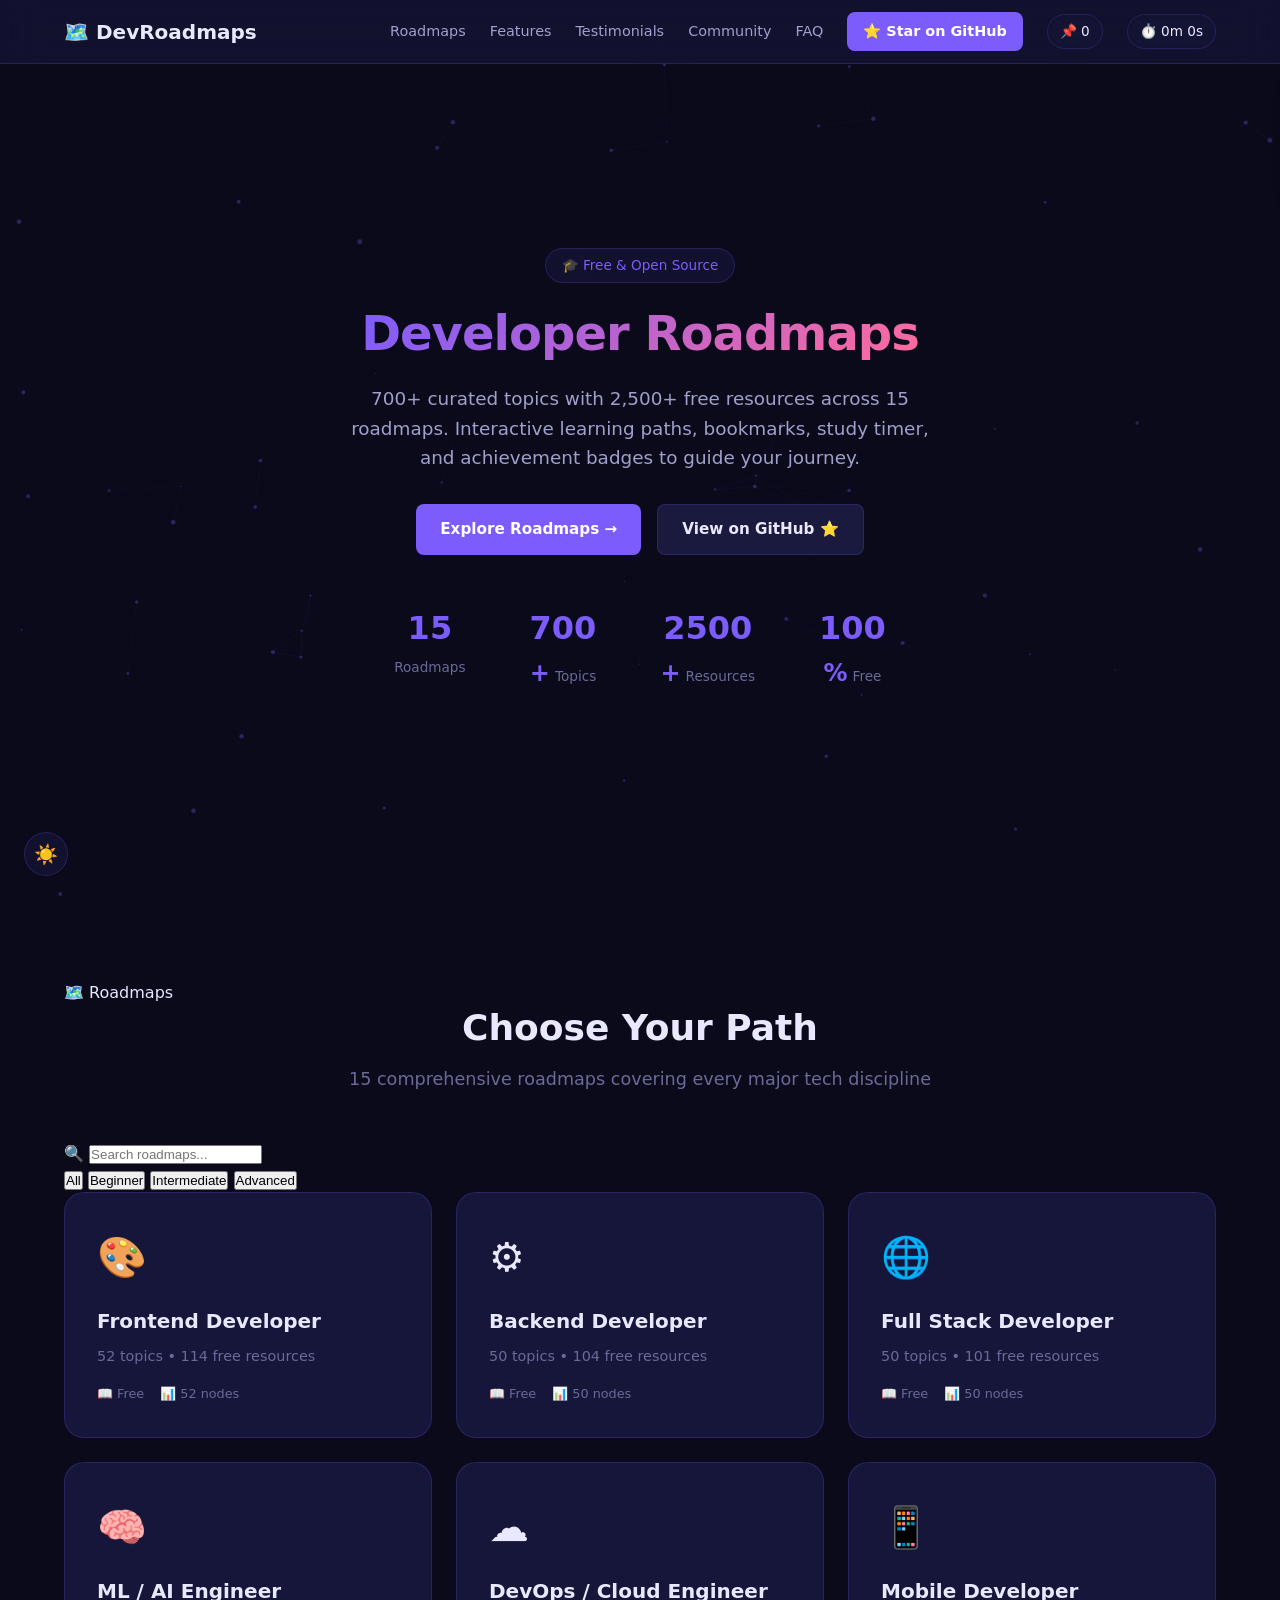
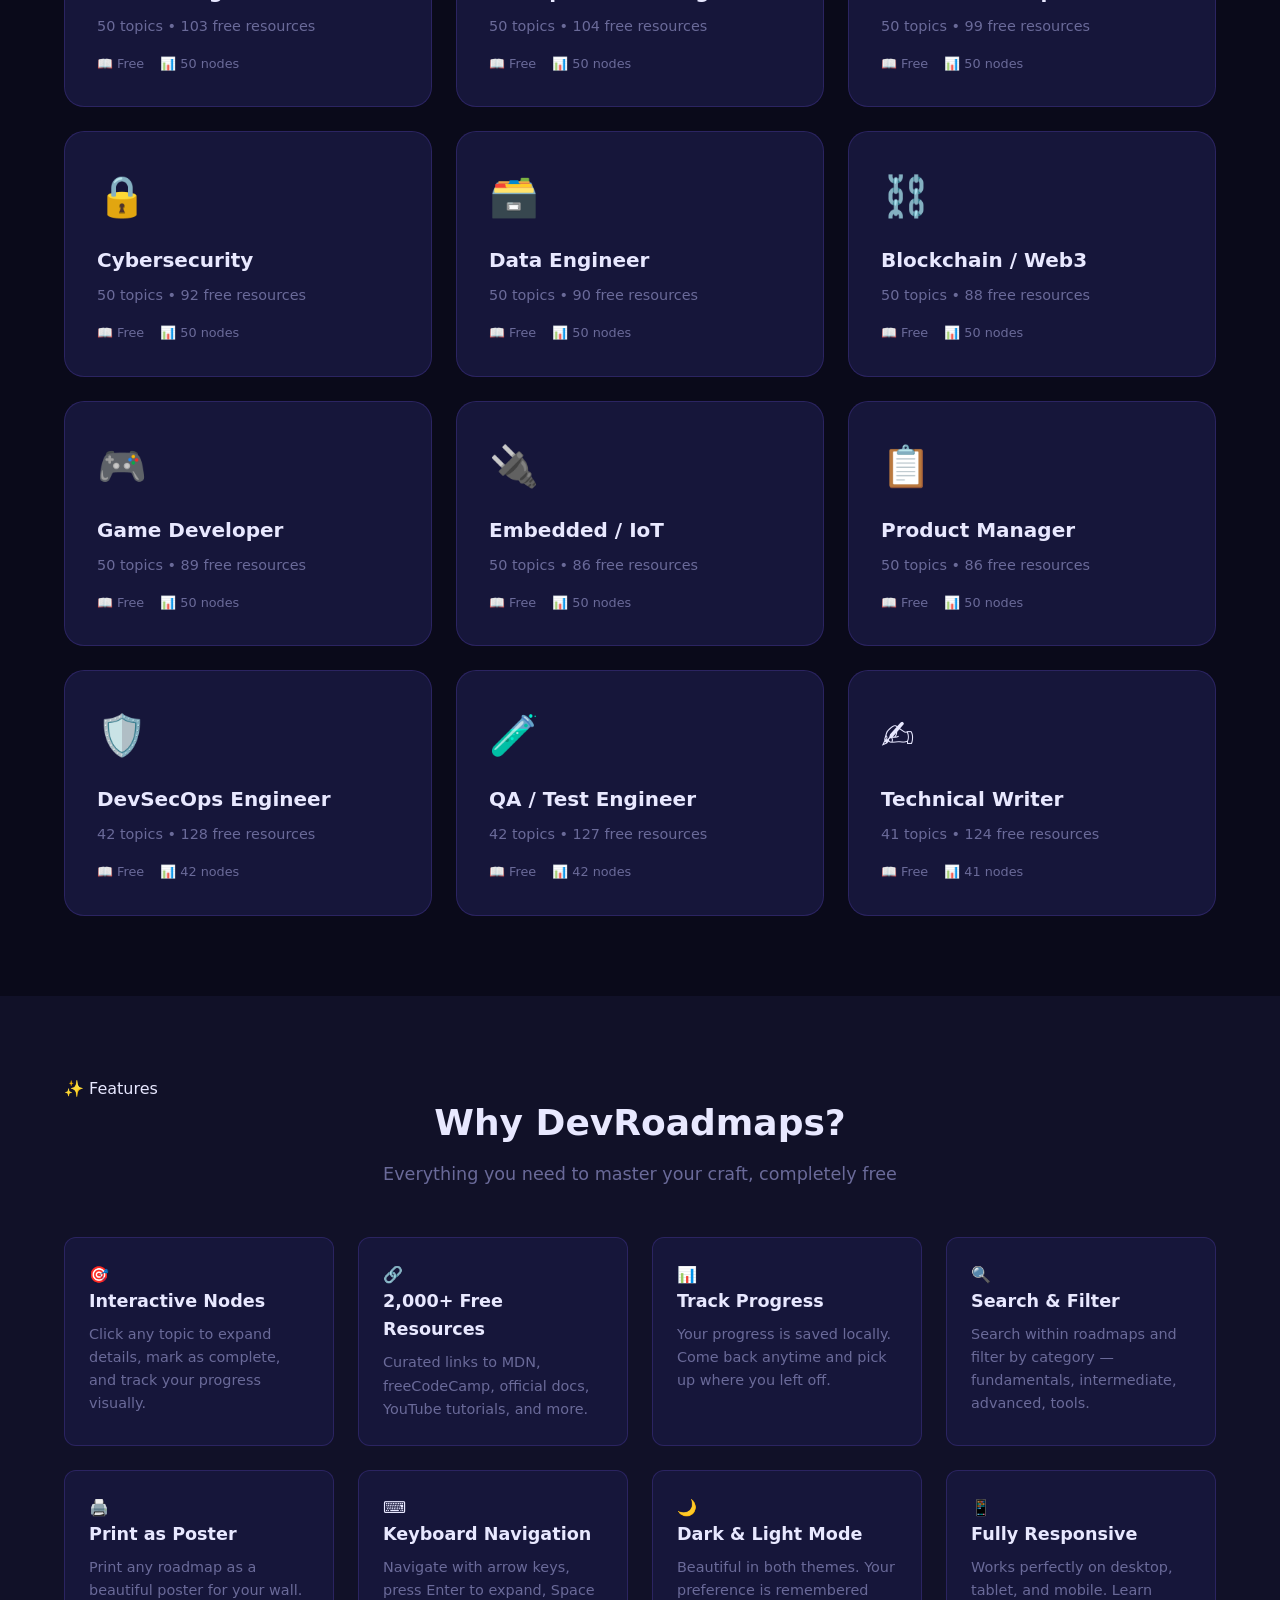
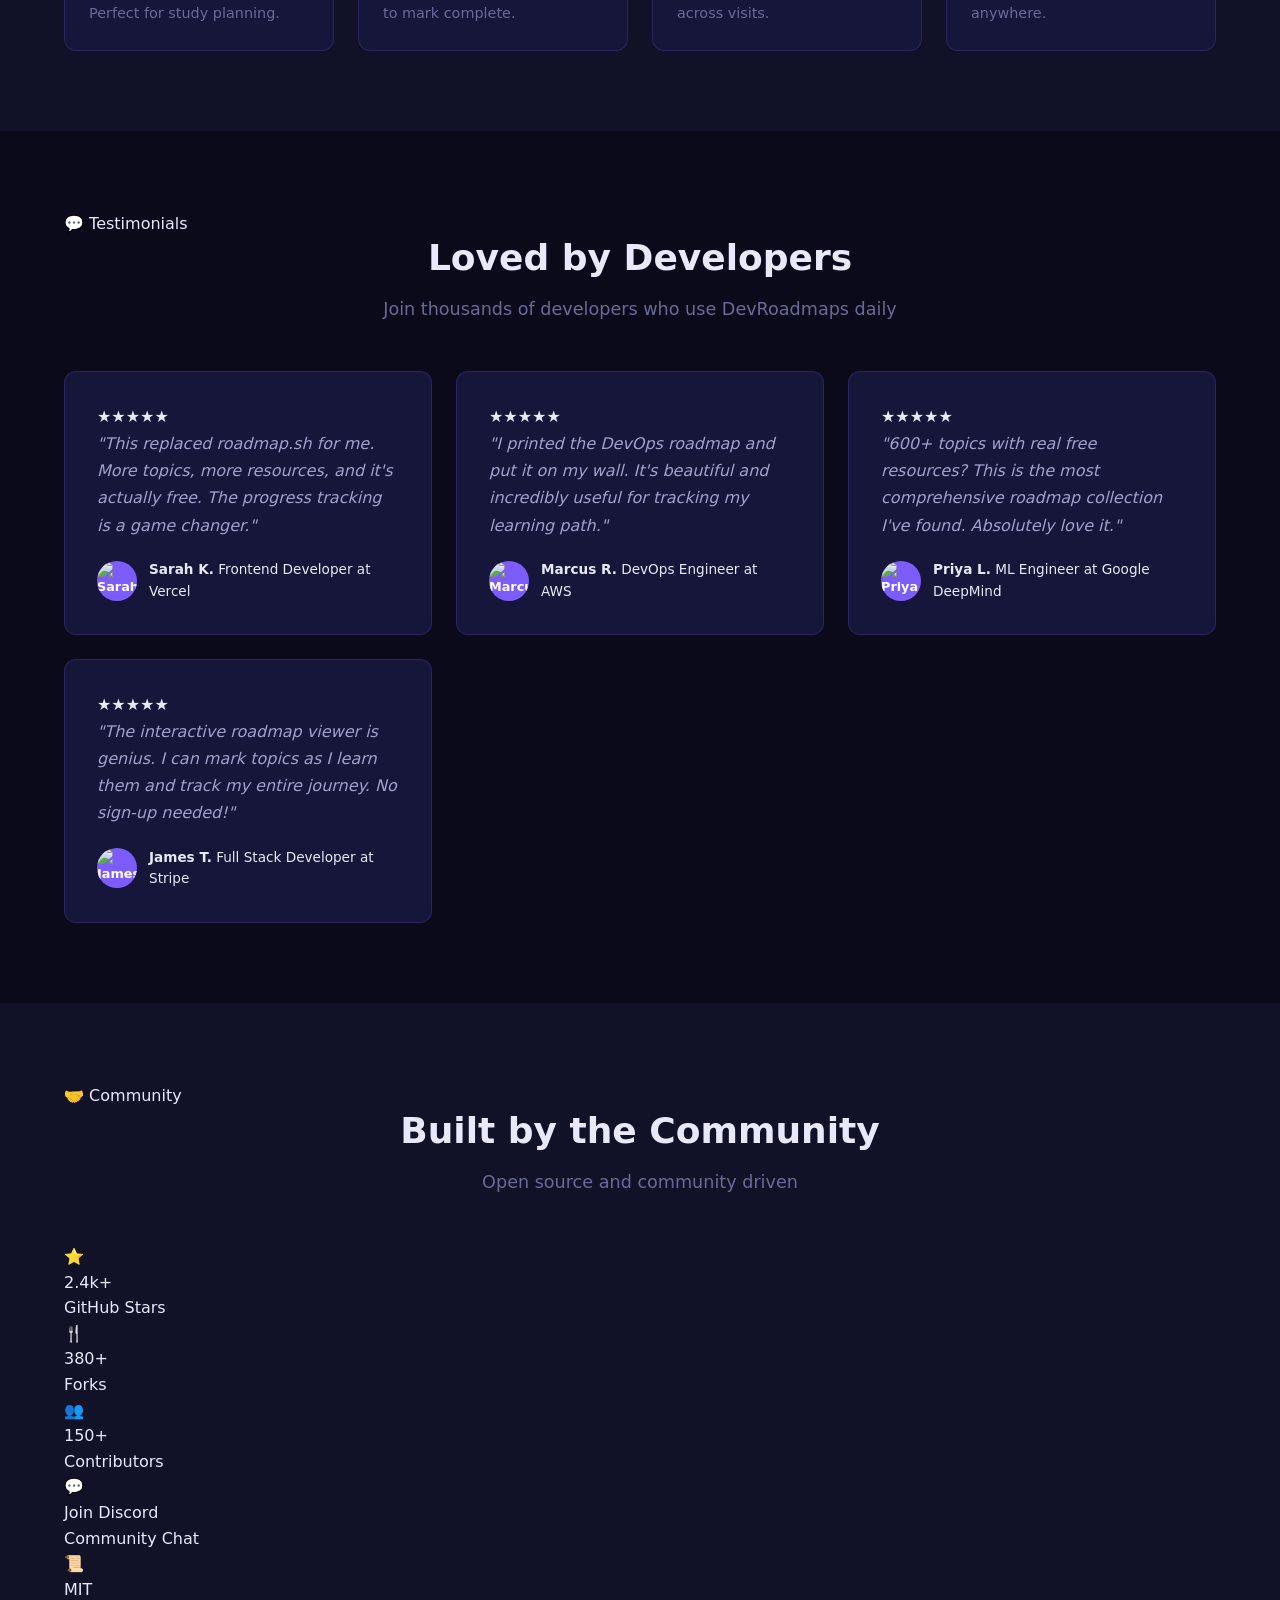
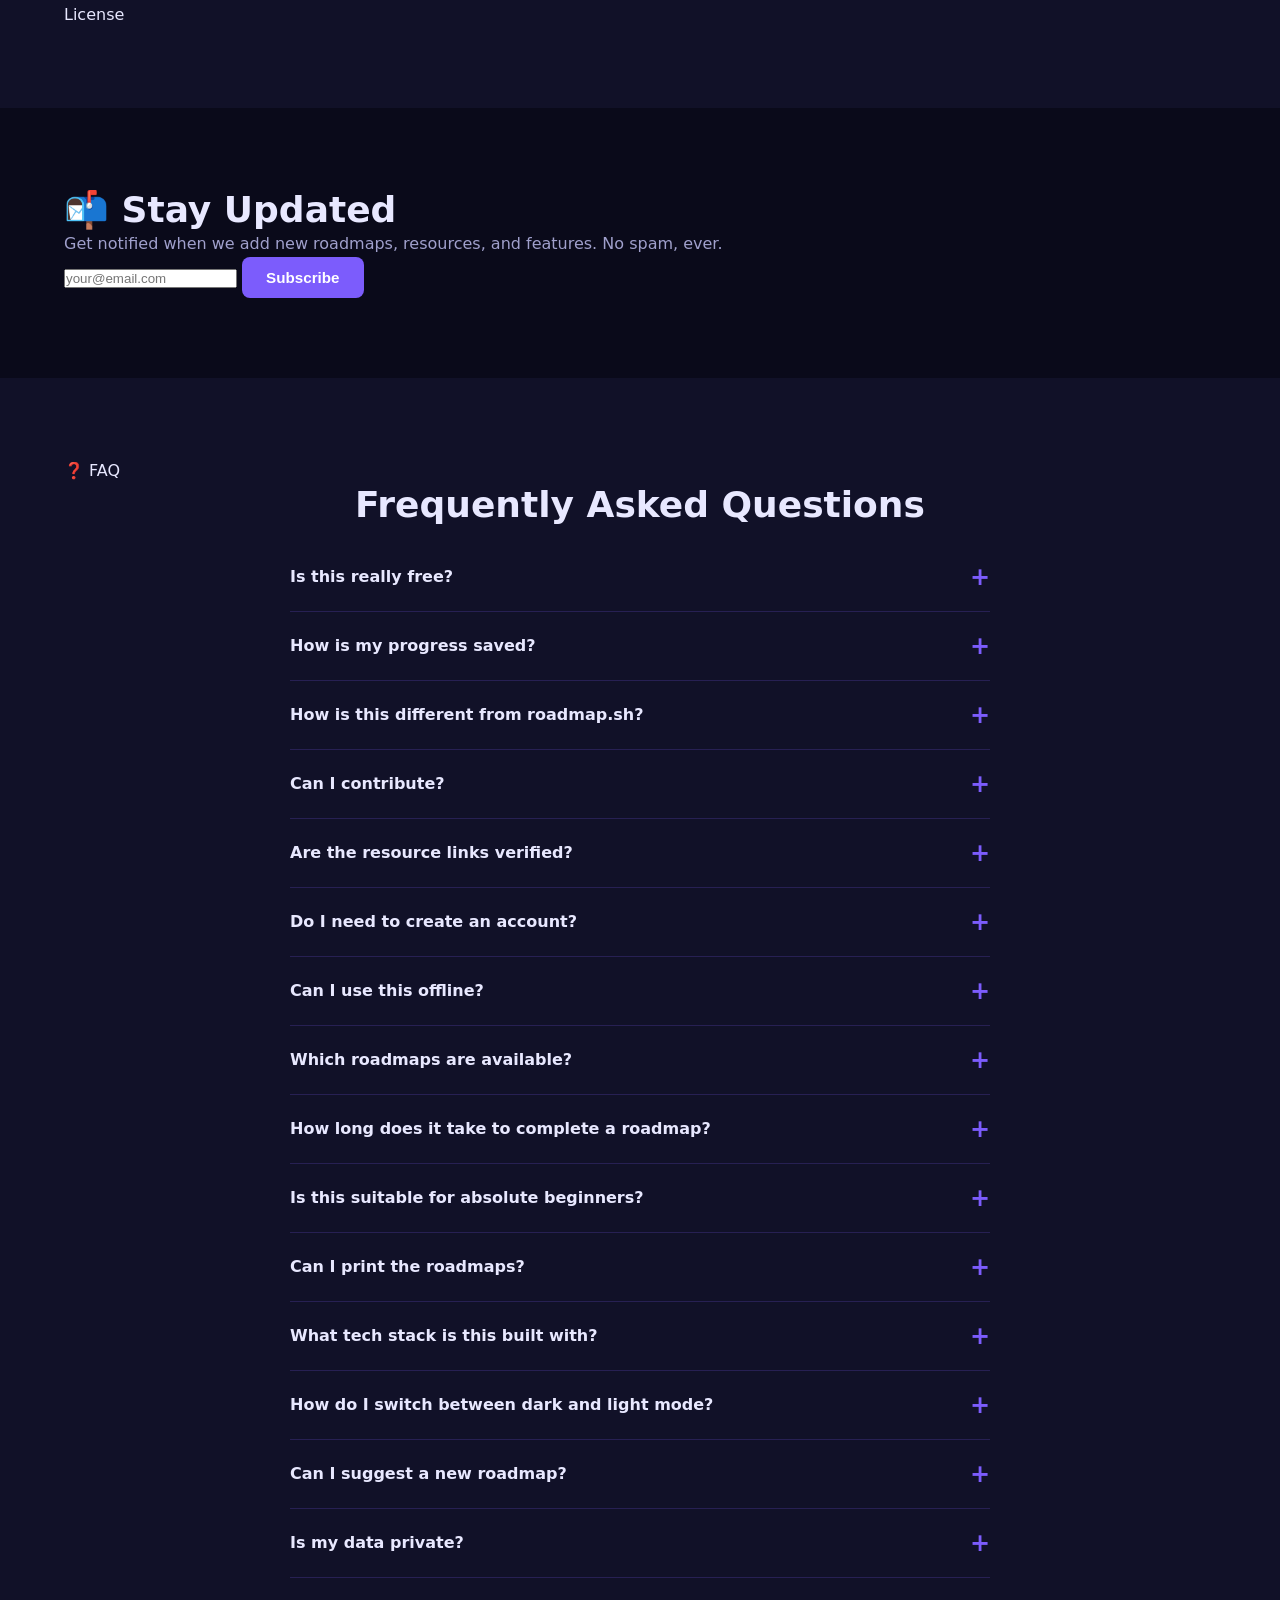
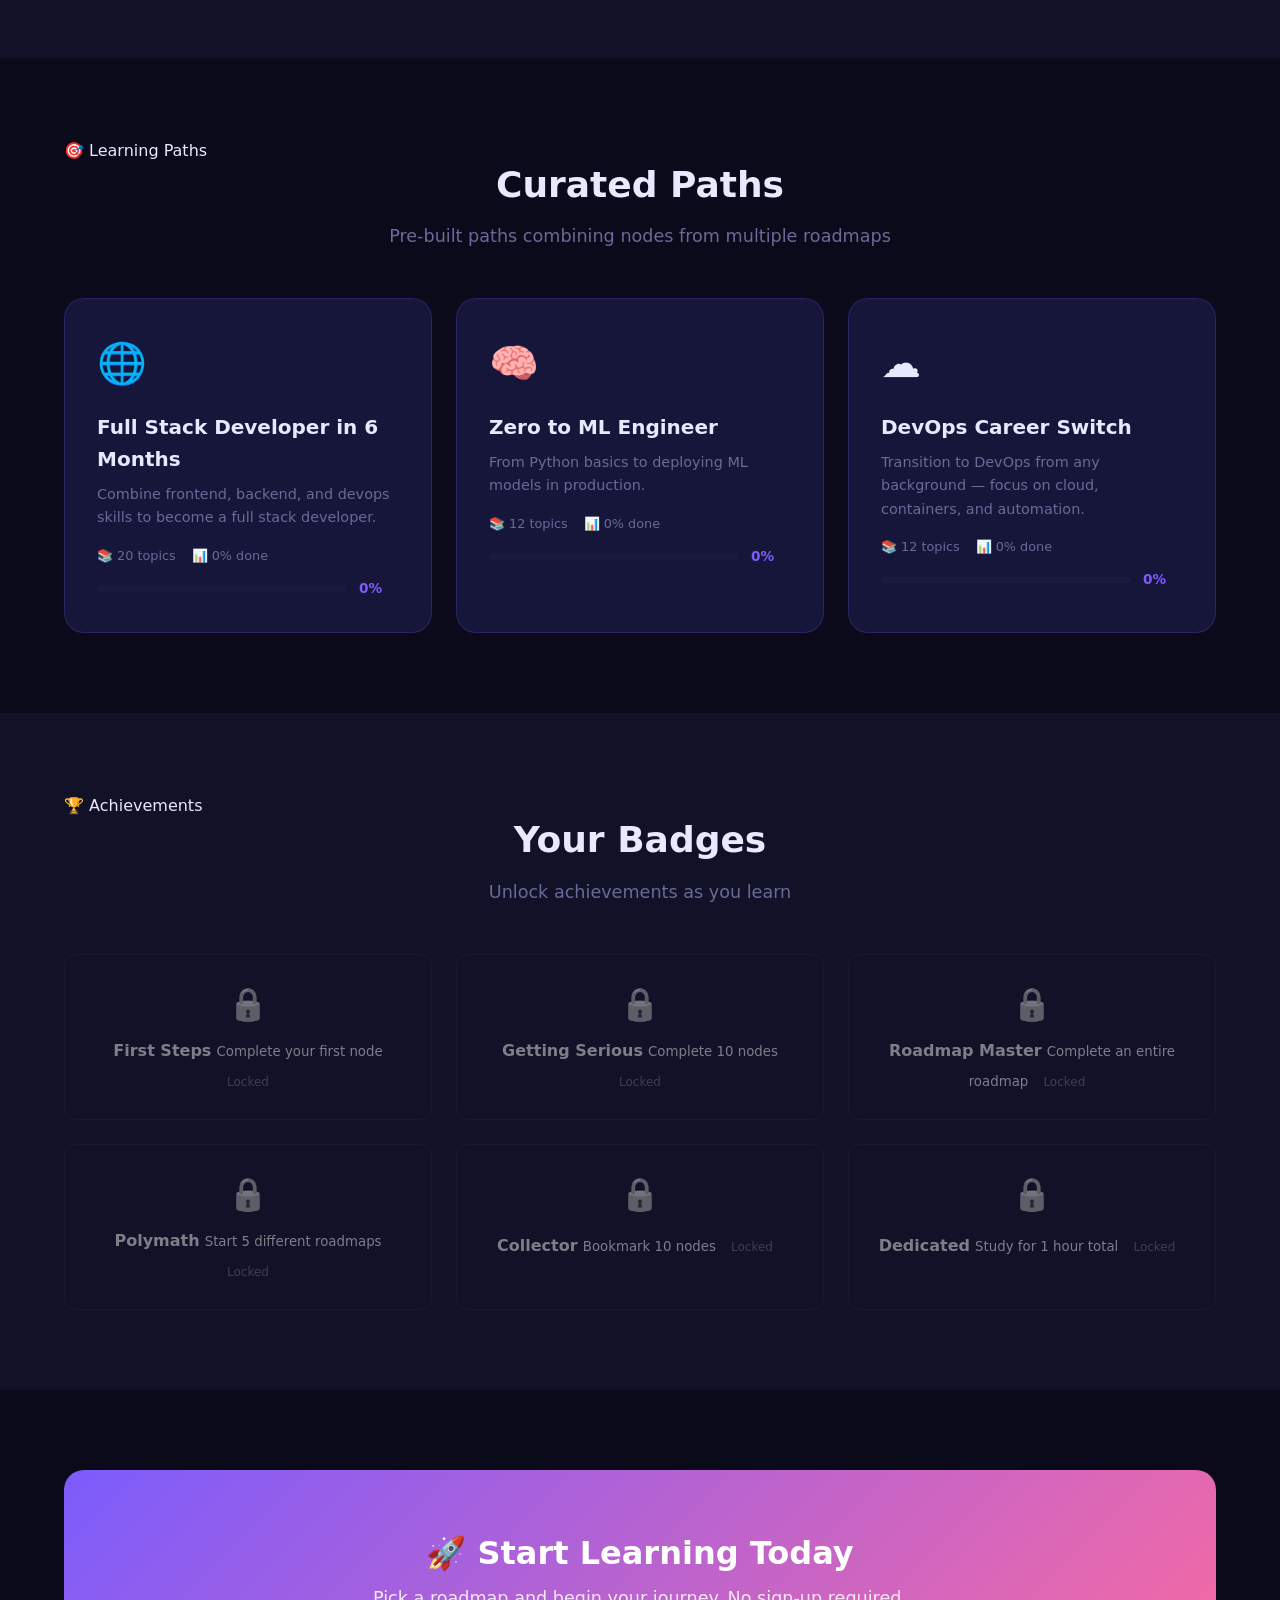
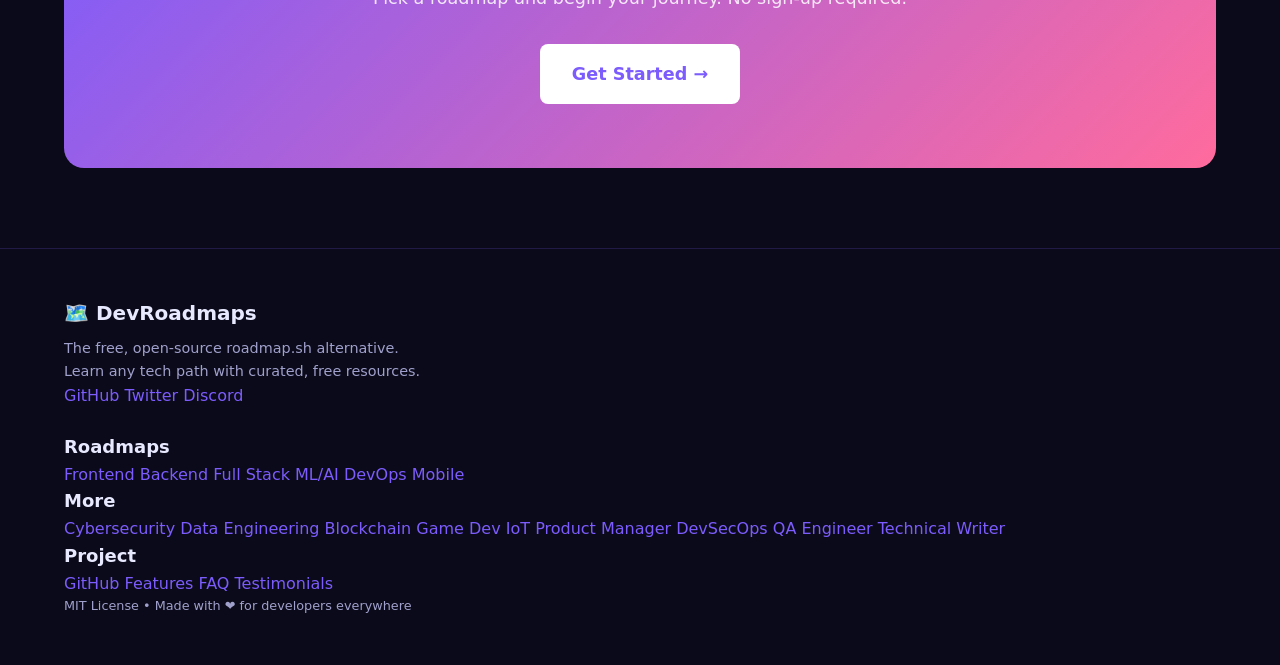
==== commit 49001a95: "v3.0: 3 new roadmaps (727 nodes), learning paths, bookmarks, study timer, achievements" ====
--- a/roadmap.html
+++ b/roadmap.html
@@ -47,6 +47,9 @@
                     <button class="btn btn-sm" id="resetBtn">Reset Progress</button>
                     <button class="btn btn-sm" id="printBtn">🖨️ Print</button>
                     <button class="btn btn-sm" id="expandAllBtn">Expand All</button>
+                    <button class="btn btn-sm" onclick="toggleTimer(currentRoadmap)" id="timerToggle">▶ Start Timer</button>
+                    <span class="nav-badge" title="Study Timer"><span id="timerDisplay">25:00</span> <span id="timerLabel">🍅 Focus</span></span>
+                    <span class="nav-badge" title="Total Study Time">⏱️ <span class="total-study-time">0m 0s</span></span>
                 </div>
             </div>
             <div class="progress-bar-container">
@@ -76,5 +79,12 @@
     <button class="theme-toggle" id="themeToggle" aria-label="Toggle theme">🌙</button>
 
     <script src="js/main.js"></script>
+    <script src="js/learning-paths.js"></script>
+    <script src="js/timer.js"></script>
+    <script>
+    const params = new URLSearchParams(window.location.search);
+    const currentRoadmap = params.get('roadmap') || '';
+    initTimerWidget();
+    </script>
 </body>
 </html>
--- a/css/style.css
+++ b/css/style.css
@@ -440,3 +440,106 @@
     .features-grid { grid-template-columns: 1fr; }
     .testimonials-grid { grid-template-columns: 1fr; }
 }
+
+/* === Nav Badges === */
+.nav-badge {
+    background: var(--glass);
+    padding: 6px 12px;
+    border-radius: 20px;
+    font-size: 0.85rem;
+    cursor: pointer;
+    color: var(--text);
+    border: 1px solid var(--border);
+    backdrop-filter: blur(10px);
+    white-space: nowrap;
+}
+.nav-badge:hover { background: var(--accent); color: #fff; }
+
+/* === Bookmark Panel === */
+.bookmark-panel {
+    position: fixed;
+    top: 70px;
+    right: -400px;
+    width: 380px;
+    max-height: 80vh;
+    background: var(--card);
+    border: 1px solid var(--border);
+    border-radius: 12px;
+    box-shadow: var(--shadow);
+    z-index: 1000;
+    overflow-y: auto;
+    transition: right 0.3s ease;
+    padding: 20px;
+}
+.bookmark-panel.open { right: 20px; }
+.bookmark-panel-header { display: flex; justify-content: space-between; align-items: center; margin-bottom: 16px; }
+.bookmark-panel-header h3 { margin: 0; }
+.bookmark-item {
+    display: flex;
+    justify-content: space-between;
+    align-items: center;
+    padding: 10px;
+    border-bottom: 1px solid var(--border);
+}
+.bookmark-item:last-child { border-bottom: none; }
+
+/* === Bookmark Button on Nodes === */
+.bookmark-btn {
+    background: none;
+    border: none;
+    cursor: pointer;
+    font-size: 1.1rem;
+    padding: 2px 6px;
+    border-radius: 6px;
+    transition: transform 0.2s;
+}
+.bookmark-btn:hover { transform: scale(1.3); }
+
+/* === Achievement Cards === */
+.achievement-card {
+    background: var(--card);
+    border: 1px solid var(--border);
+    border-radius: 12px;
+    padding: 24px;
+    text-align: center;
+    opacity: 0.5;
+    filter: grayscale(1);
+    transition: all 0.3s;
+}
+.achievement-card.unlocked {
+    opacity: 1;
+    filter: none;
+    border-color: var(--accent);
+    box-shadow: 0 0 20px rgba(124,92,252,0.15);
+}
+.achievement-icon { font-size: 2rem; display: block; margin-bottom: 8px; }
+.achievement-badge {
+    display: inline-block;
+    margin-top: 8px;
+    padding: 2px 10px;
+    border-radius: 12px;
+    font-size: 0.75rem;
+    background: var(--accent);
+    color: #fff;
+}
+.achievement-badge.locked {
+    background: var(--glass);
+    color: var(--text-muted);
+}
+
+/* === Timer Display === */
+#timerDisplay {
+    font-family: monospace;
+    font-size: 1.1rem;
+    font-weight: bold;
+}
+
+/* === Learning Path Cards === */
+.learning-path-card { cursor: default; }
+.learning-path-card:hover { transform: translateY(-4px); box-shadow: var(--shadow); }
+
+@media (max-width: 768px) {
+    .bookmark-panel { width: 300px; right: -320px; }
+    .bookmark-panel.open { right: 10px; }
+    .nav-badge { font-size: 0.75rem; padding: 4px 8px; }
+}
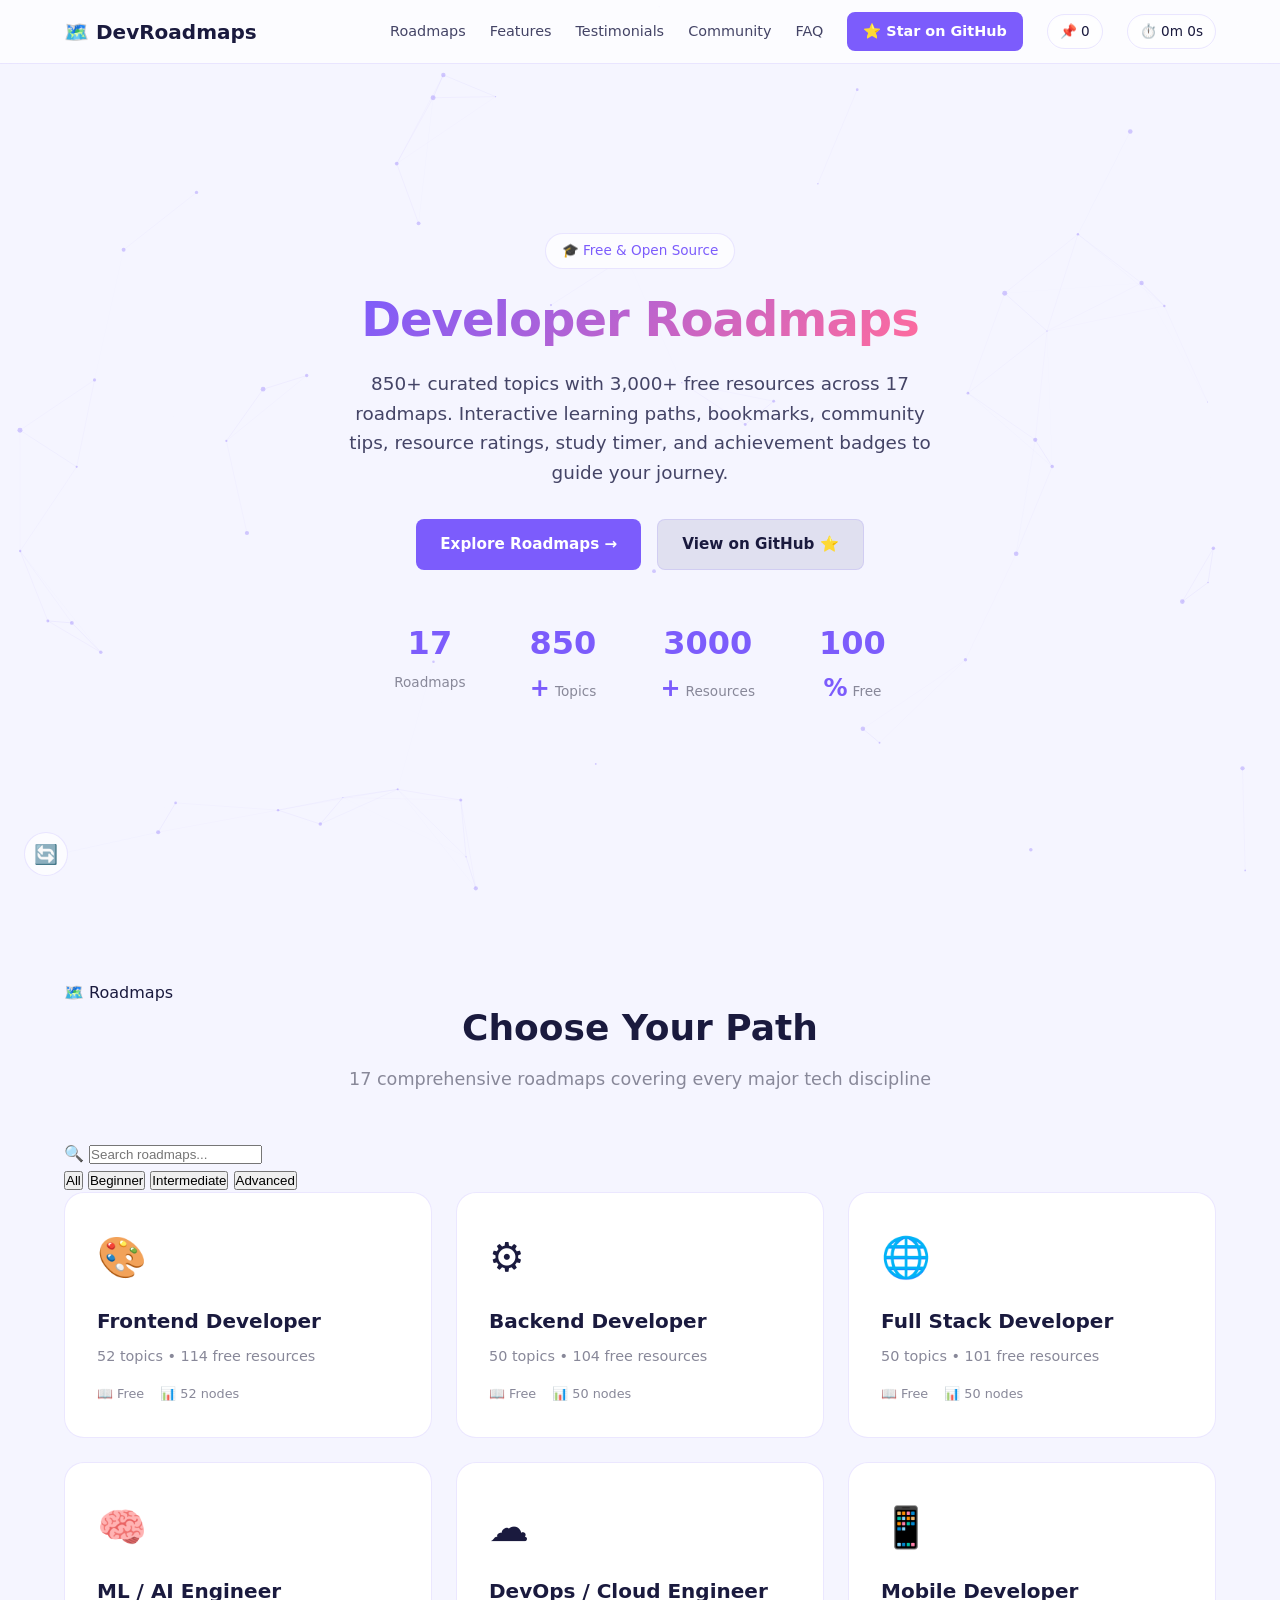
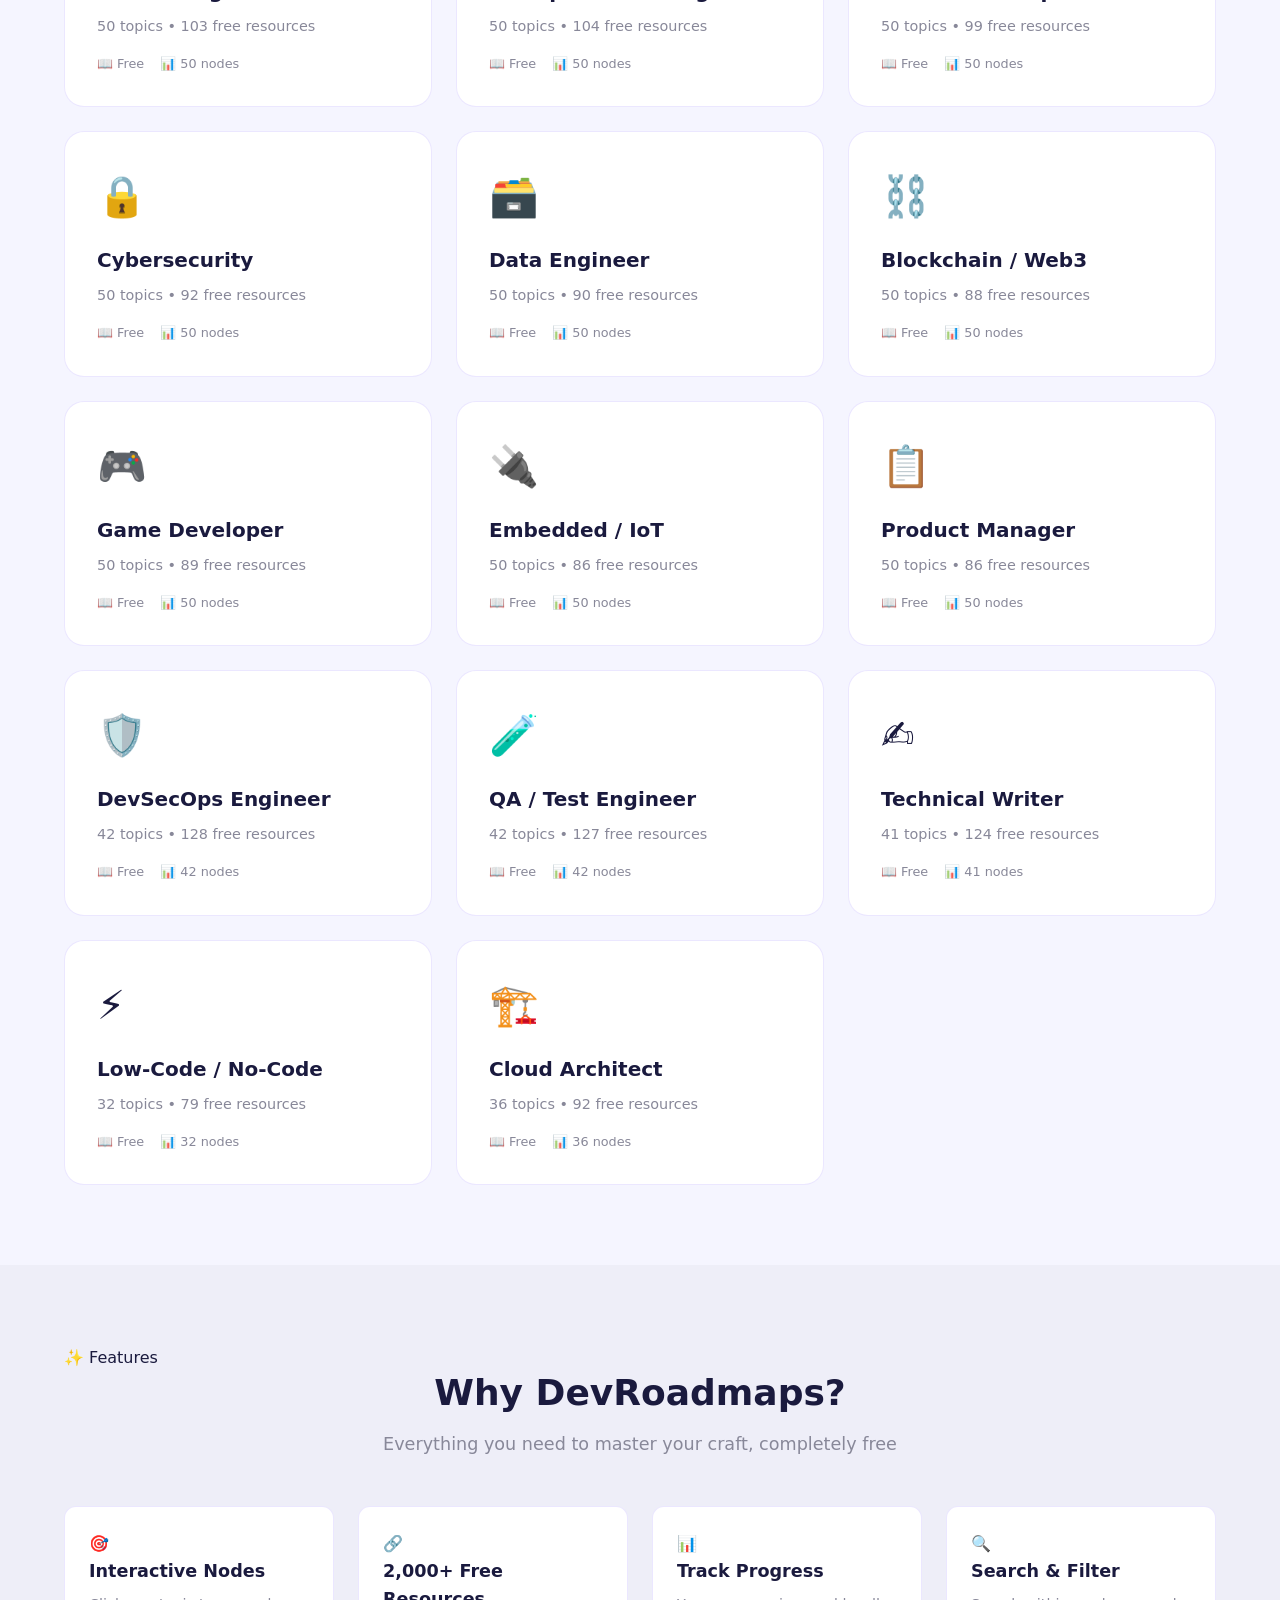
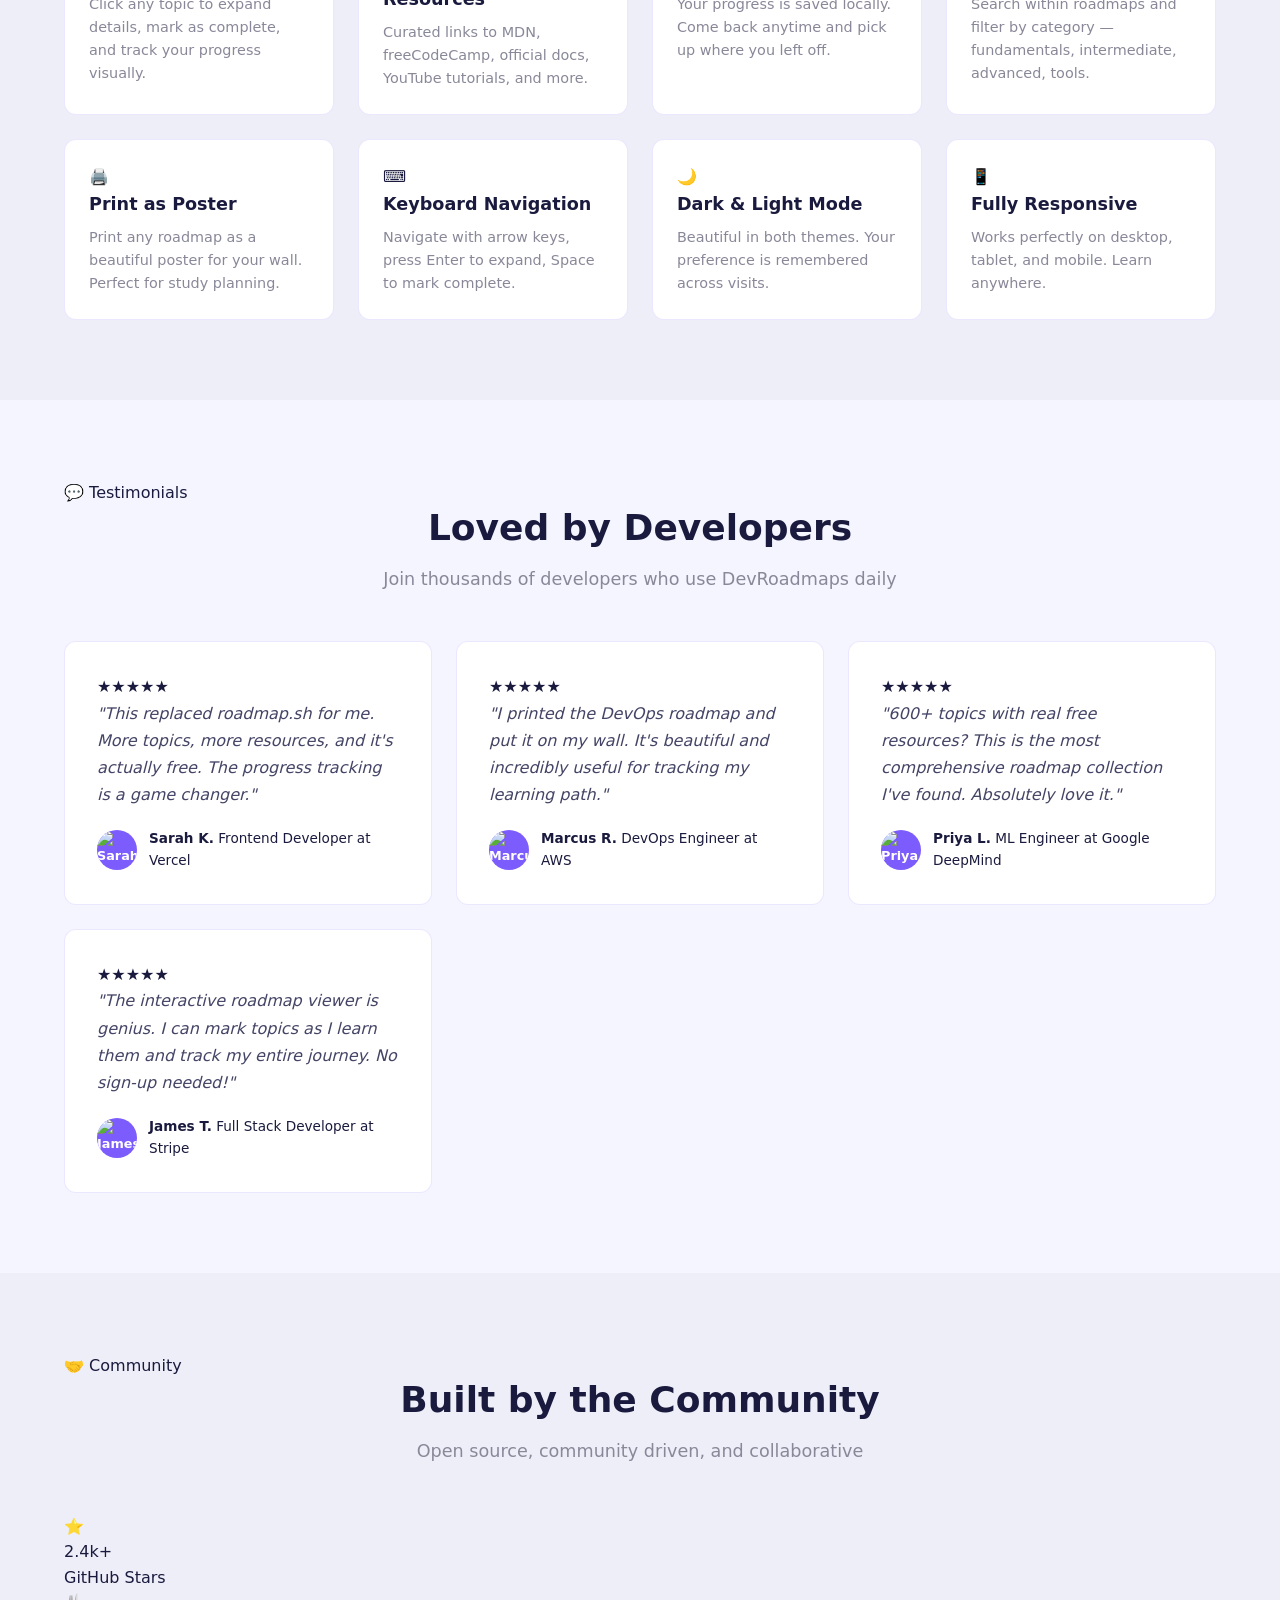
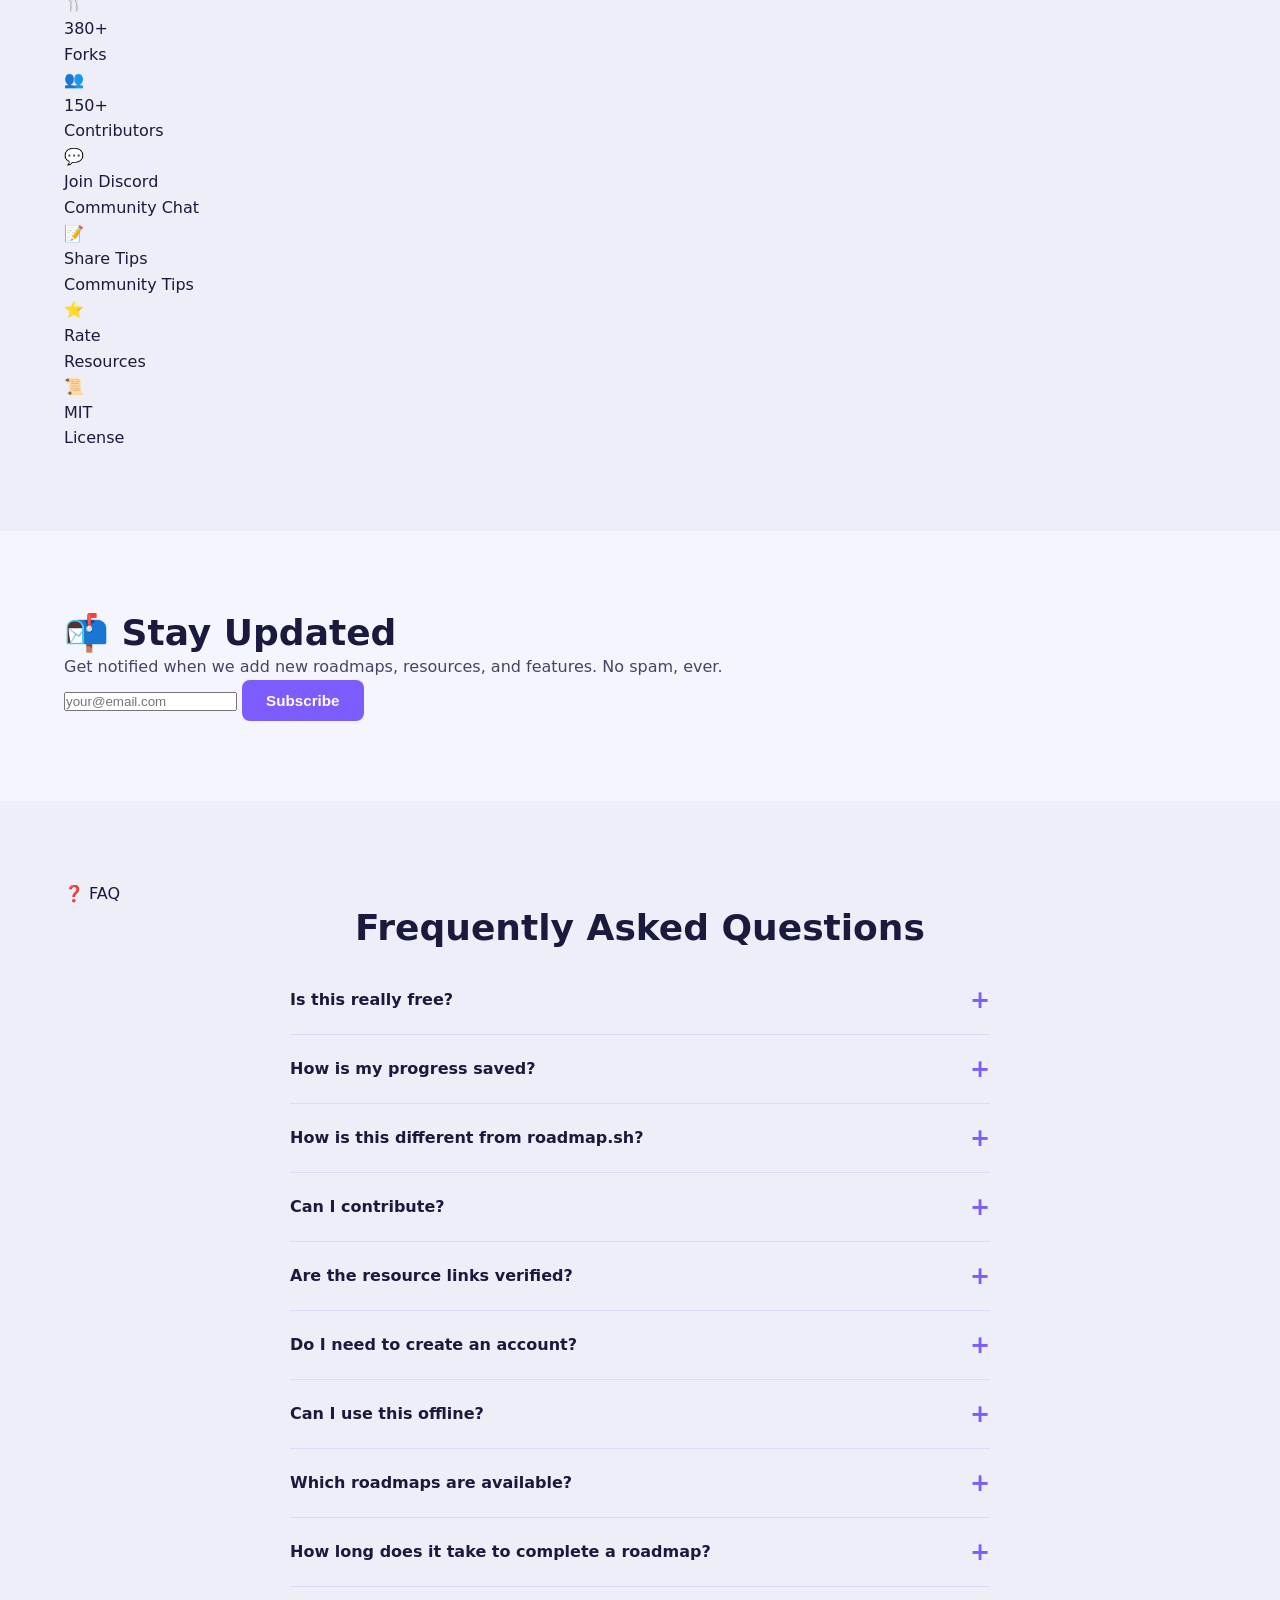
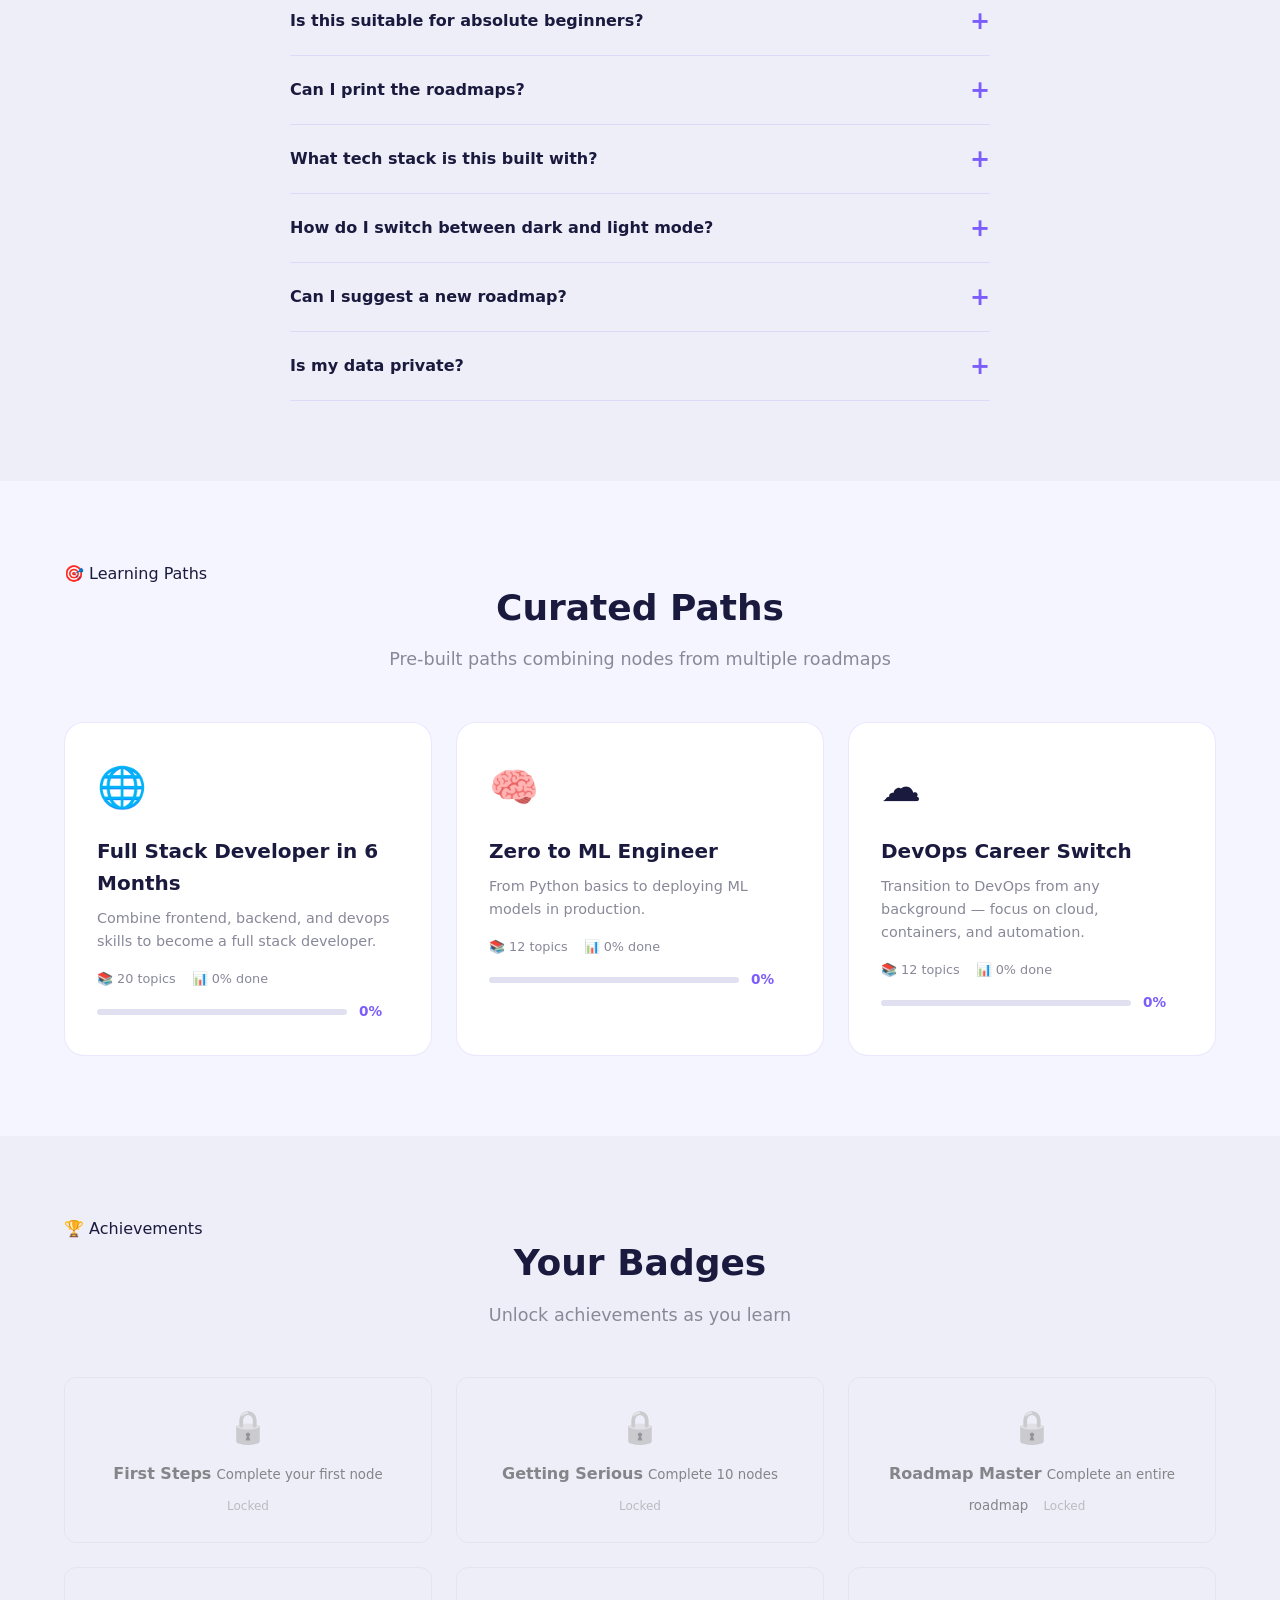
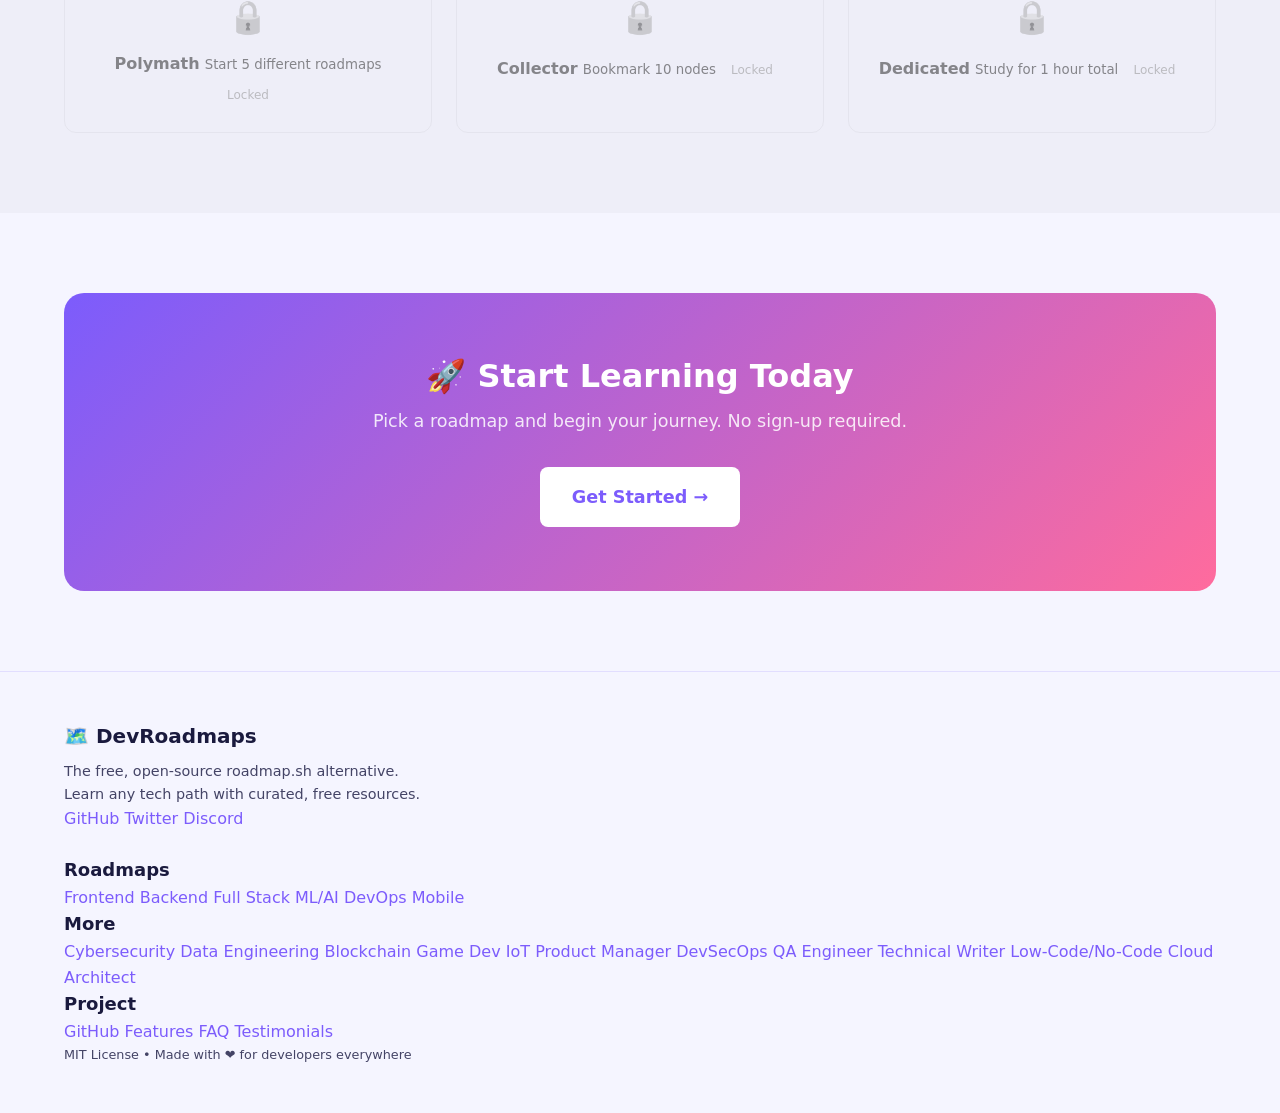
==== commit b4ee20c6: "v4.0: 2 new roadmaps (17 total, 815 nodes), community tips, ratings, resource filters" ====
--- a/roadmap.html
+++ b/roadmap.html
@@ -43,9 +43,19 @@
                     <button class="filter-btn" data-filter="advanced">📕 Advanced</button>
                     <button class="filter-btn" data-filter="tools">🔧 Tools</button>
                 </div>
+                <div class="filter-buttons" id="resourceTypeFilters" style="margin-top:8px">
+                    <button class="filter-btn active" data-rtype="all">📋 All Resources</button>
+                    <button class="filter-btn" data-rtype="docs">📖 Docs</button>
+                    <button class="filter-btn" data-rtype="video">🎥 Video</button>
+                    <button class="filter-btn" data-rtype="course">🎯 Course</button>
+                    <button class="filter-btn" data-rtype="tutorial">🛠️ Tutorial</button>
+                    <button class="filter-btn" data-rtype="tool">🔧 Tool</button>
+                </div>
                 <div class="action-buttons">
                     <button class="btn btn-sm" id="resetBtn">Reset Progress</button>
                     <button class="btn btn-sm" id="printBtn">🖨️ Print</button>
+                    <button class="btn btn-sm" id="printChecklistBtn">✅ Print Checklist</button>
+                    <button class="btn btn-sm" id="printBookmarksBtn">📌 Print Bookmarks</button>
                     <button class="btn btn-sm" id="expandAllBtn">Expand All</button>
                     <button class="btn btn-sm" onclick="toggleTimer(currentRoadmap)" id="timerToggle">▶ Start Timer</button>
                     <span class="nav-badge" title="Study Timer"><span id="timerDisplay">25:00</span> <span id="timerLabel">🍅 Focus</span></span>
@@ -55,6 +65,9 @@
             <div class="progress-bar-container">
                 <div class="progress-bar" id="progressBar"><div class="progress-fill" id="progressFill"></div></div>
                 <span class="progress-text" id="progressText">0%</span>
+            </div>
+            <div class="learner-count-display" style="text-align:center;margin-top:8px;font-size:13px;color:var(--text-muted)">
+                <span id="learnerCount"></span>
             </div>
         </div>
     </header>
@@ -79,12 +92,43 @@
     <button class="theme-toggle" id="themeToggle" aria-label="Toggle theme">🌙</button>
 
     <script src="js/main.js"></script>
+    <script src="js/community.js"></script>
     <script src="js/learning-paths.js"></script>
     <script src="js/timer.js"></script>
     <script>
     const params = new URLSearchParams(window.location.search);
     const currentRoadmap = params.get('roadmap') || '';
     initTimerWidget();
+
+    // Wire up print buttons
+    document.getElementById('printChecklistBtn')?.addEventListener('click', () => {
+        const progressKey = `progress-${currentRoadmap}`;
+        const completed = JSON.parse(localStorage.getItem(progressKey) || '{}');
+        fetch(`roadmaps/${currentRoadmap}.json`).then(r => r.json()).then(data => {
+            printChecklist(data.nodes, completed);
+        });
+    });
+    document.getElementById('printBookmarksBtn')?.addEventListener('click', () => {
+        const bookmarks = JSON.parse(localStorage.getItem('devroadmaps-bookmarks') || '[]');
+        printBookmarksSummary(bookmarks);
+    });
+
+    // Resource type filter
+    let activeResourceType = 'all';
+    document.querySelectorAll('#resourceTypeFilters .filter-btn').forEach(btn => {
+        btn.addEventListener('click', () => {
+            document.querySelectorAll('#resourceTypeFilters .filter-btn').forEach(b => b.classList.remove('active'));
+            btn.classList.add('active');
+            activeResourceType = btn.dataset.rtype;
+            document.querySelectorAll('.resource-link').forEach(link => {
+                if (activeResourceType === 'all') {
+                    link.style.display = '';
+                } else {
+                    link.style.display = link.dataset.type === activeResourceType ? '' : 'none';
+                }
+            });
+        });
+    });
     </script>
 </body>
 </html>
--- a/css/style.css
+++ b/css/style.css
@@ -543,3 +543,26 @@
     .bookmark-panel.open { right: 10px; }
     .nav-badge { font-size: 0.75rem; padding: 4px 8px; }
 }
+
+/* === Theme Transition === */
+html { transition: background-color 0.3s ease, color 0.3s ease; }
+body, .navbar, .hero, .section, .node, .feature-card, .roadmap-card, .faq-item, .testimonial-card, .newsletter-card, .cta-card, footer { transition: background-color 0.3s ease, color 0.3s ease, border-color 0.3s ease; }
+
+/* === Resource Rating Stars === */
+.resource-rating { color: #ffc107; font-size: 12px; margin-left: auto; white-space: nowrap; letter-spacing: 1px; }
+.resource-link { align-items: center; gap: 6px; }
+.resource-link[data-type] { display: flex; }
+
+/* === Community Tips Section === */
+.community-tips-section { margin-top: 16px; padding: 16px; border-radius: var(--radius-sm); background: var(--bg-tertiary); border: 1px solid var(--border); }
+.tips-title { margin: 0 0 12px; font-size: 14px; }
+.tips-count { color: var(--text-muted); font-weight: 400; }
+.tip-item { padding: 8px 0; border-bottom: 1px solid var(--border); font-size: 13px; }
+.tip-item:last-of-type { border-bottom: none; }
+.tip-date { font-size: 11px; color: var(--text-muted); }
+.tip-form { display: flex; gap: 8px; margin-top: 12px; }
+.tip-input { flex: 1; padding: 8px 12px; border-radius: var(--radius-sm); border: 1px solid var(--border); background: var(--bg-card); color: var(--text-primary); font-size: 13px; outline: none; }
+.tip-input:focus { border-color: var(--accent); }
+
+/* === Learner Count === */
+.learner-count-display { opacity: 0.8; }
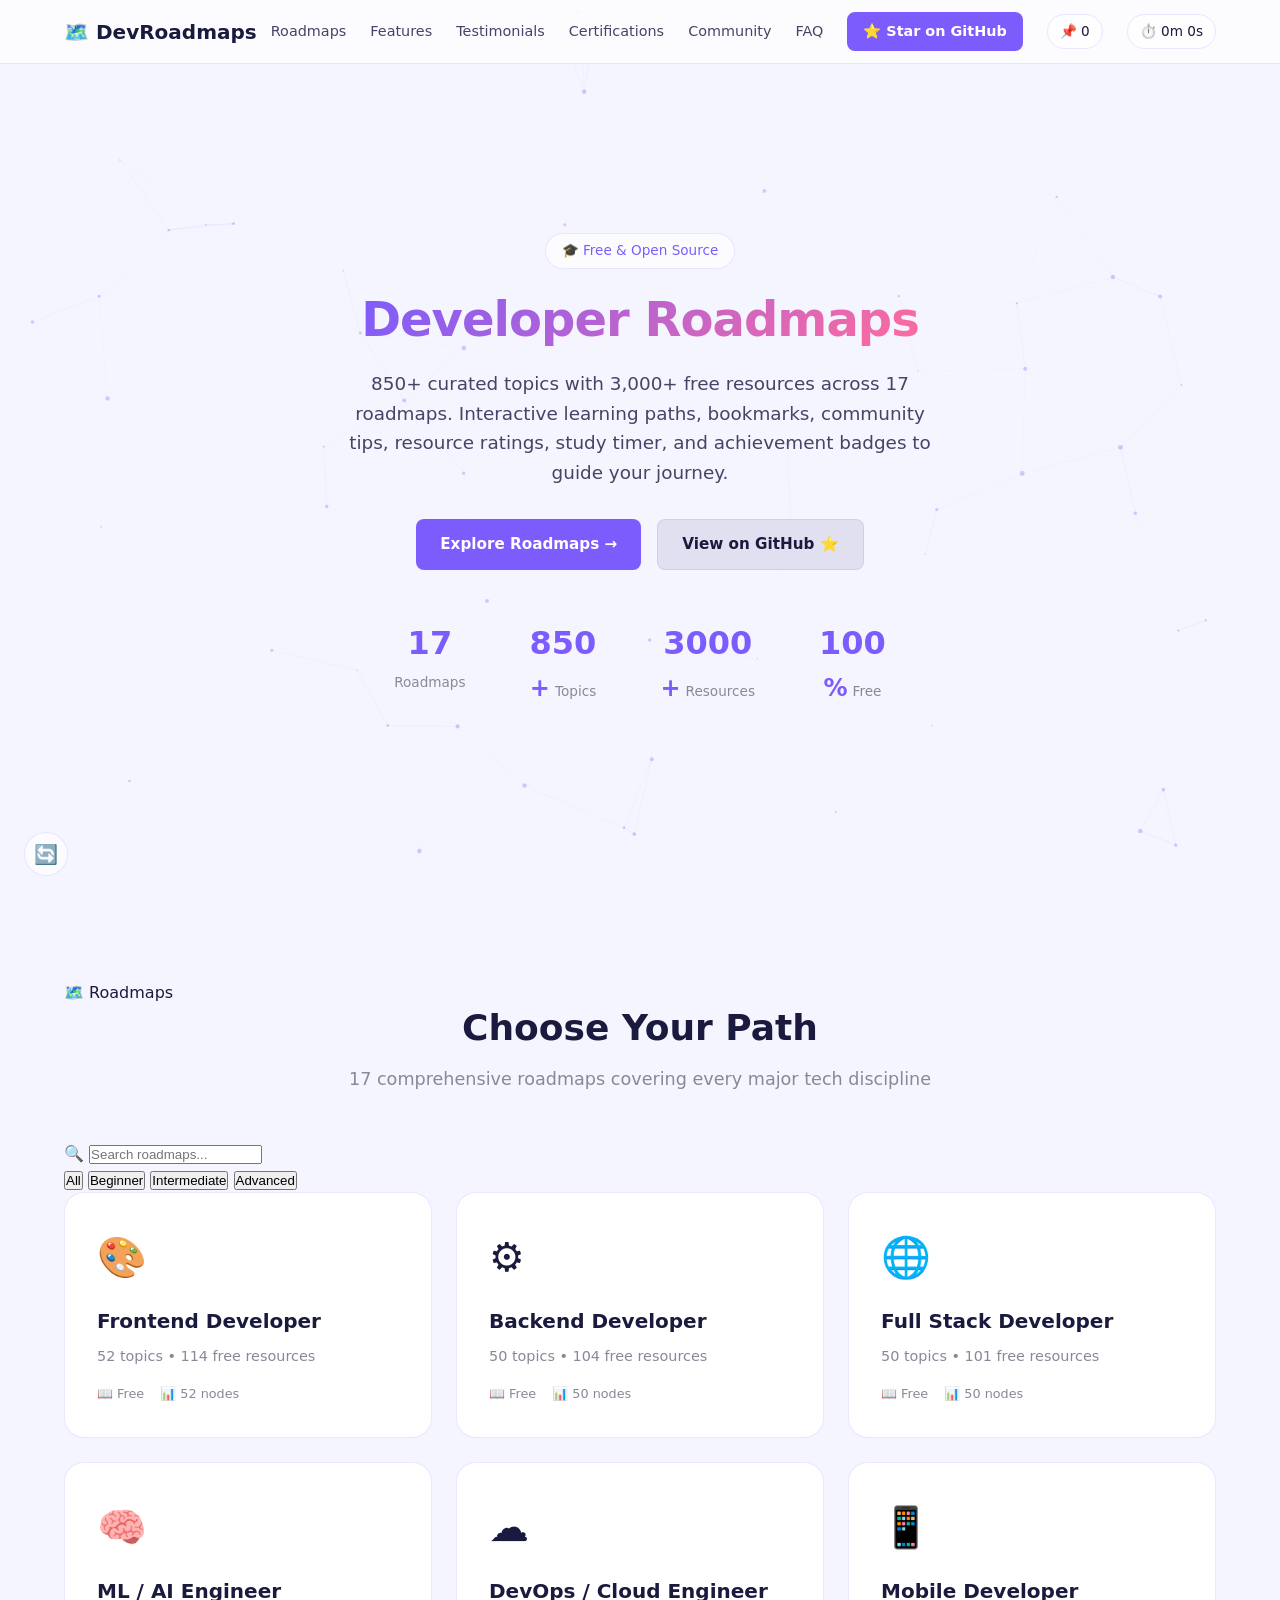
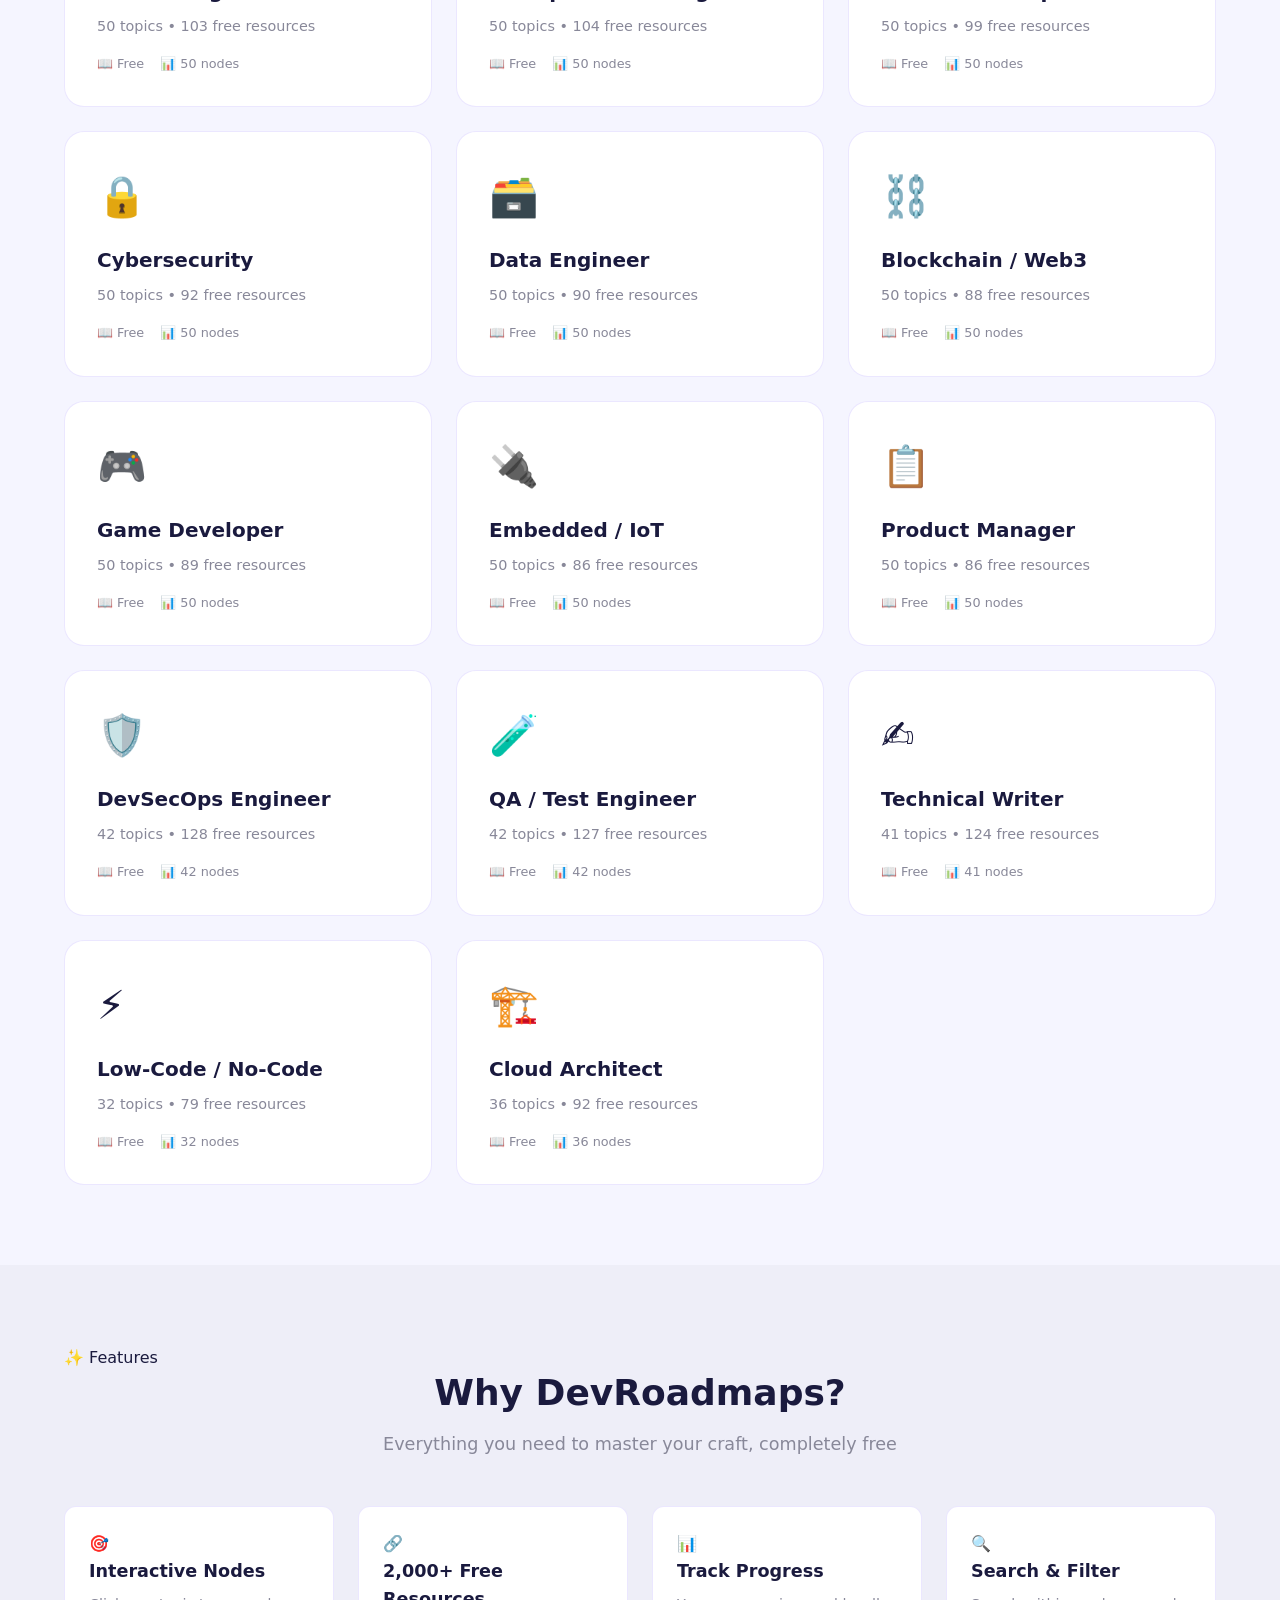
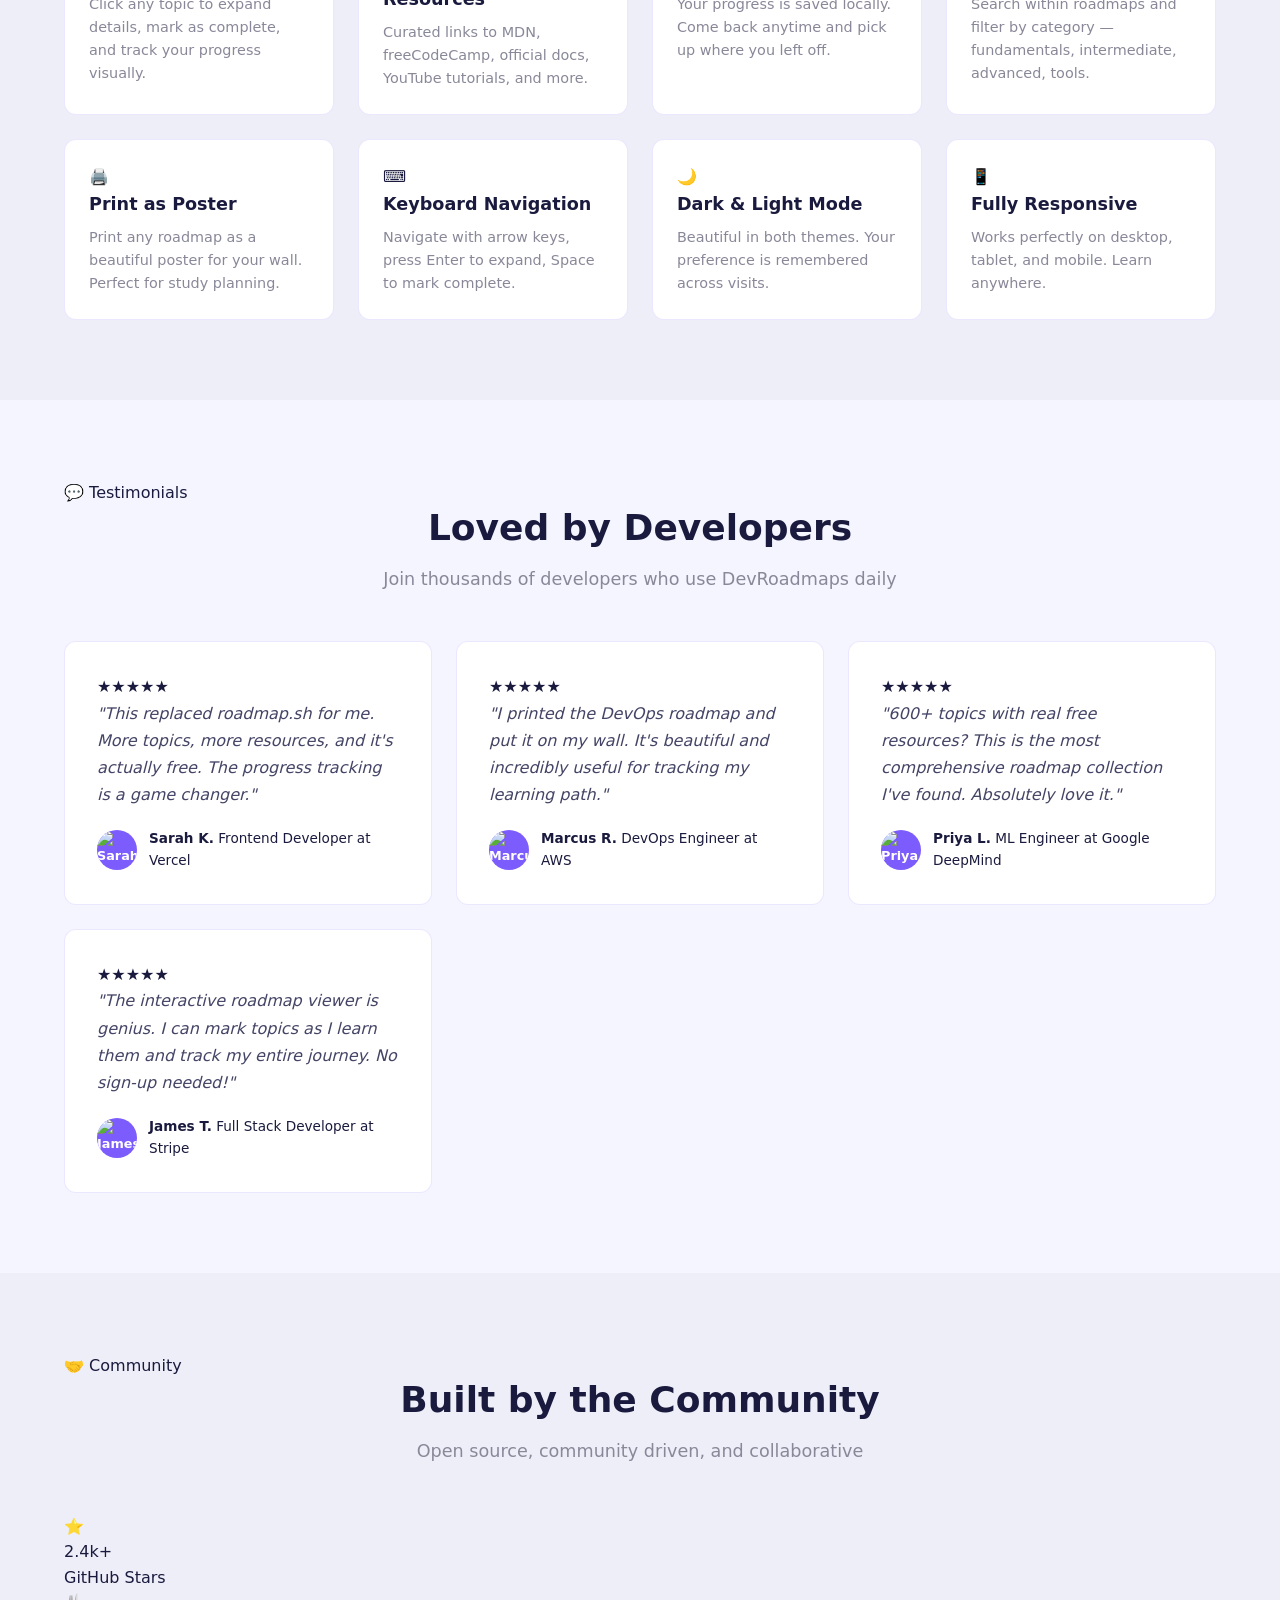
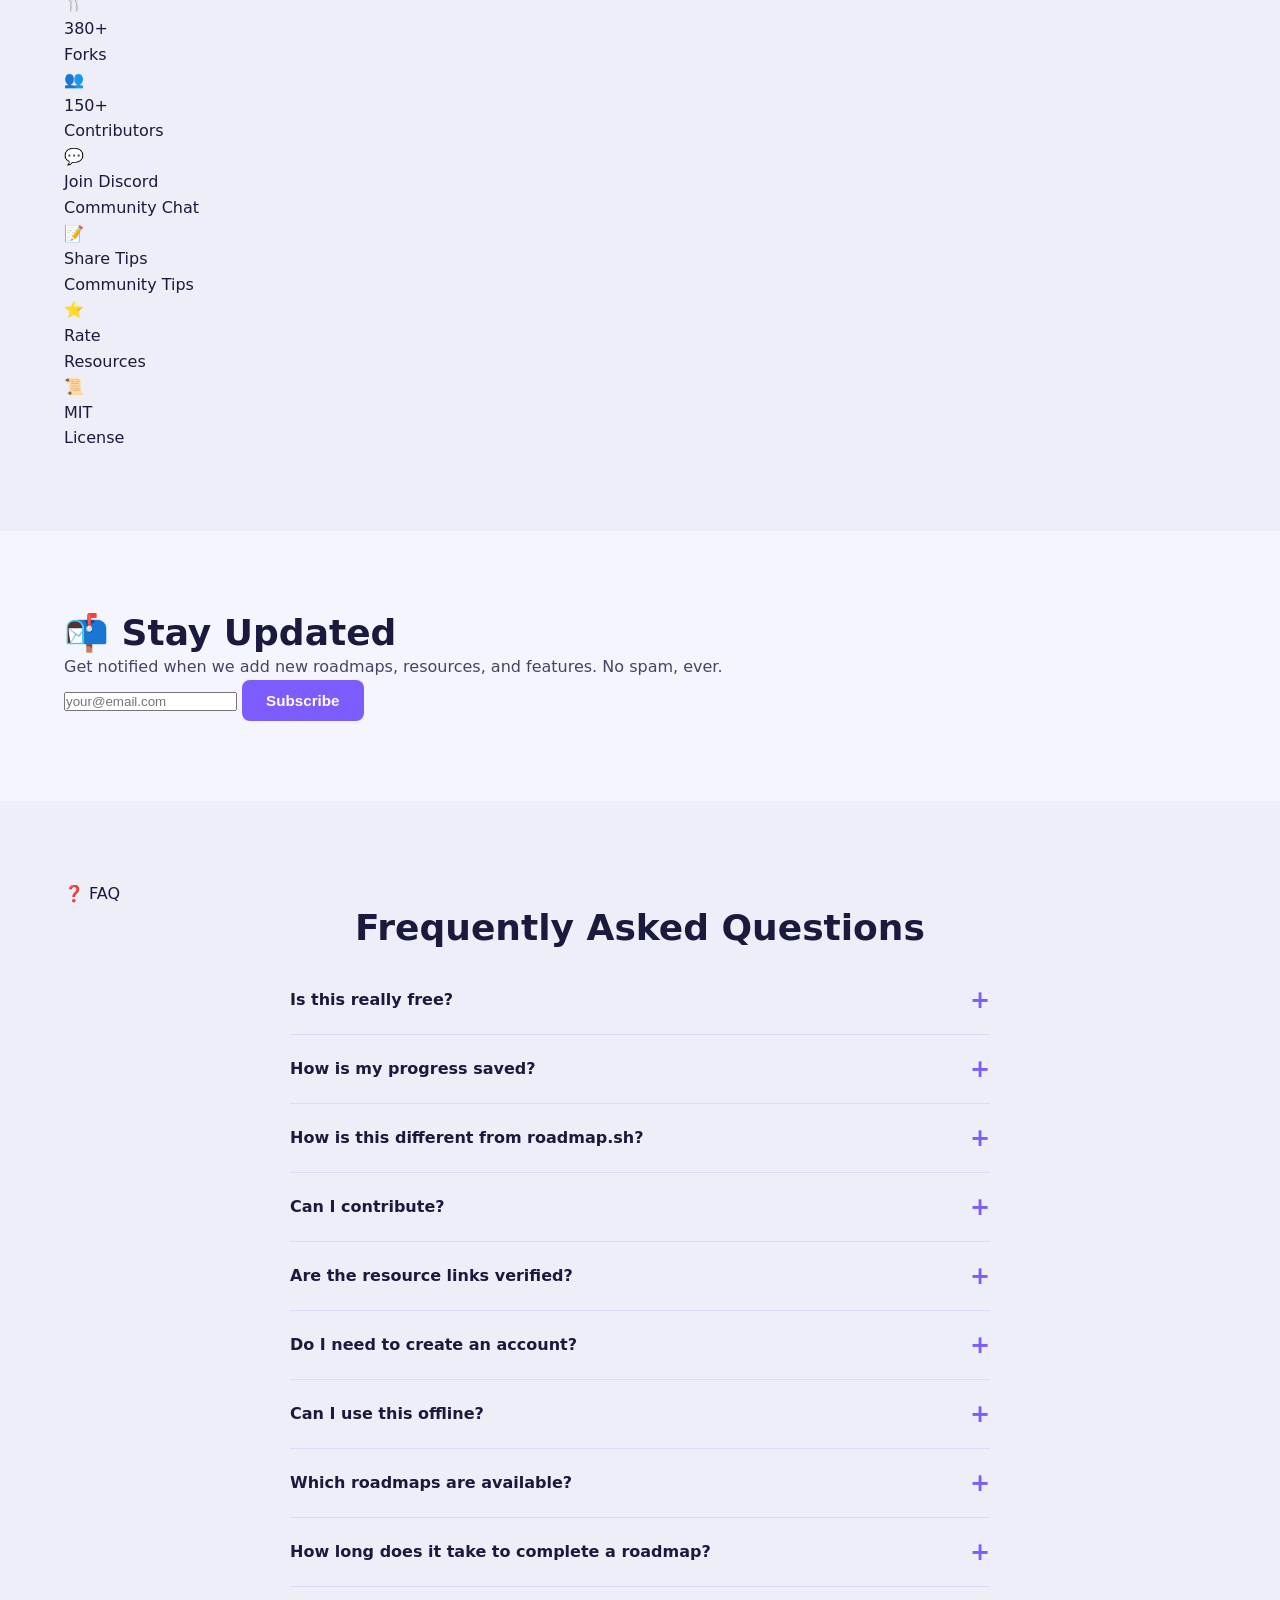
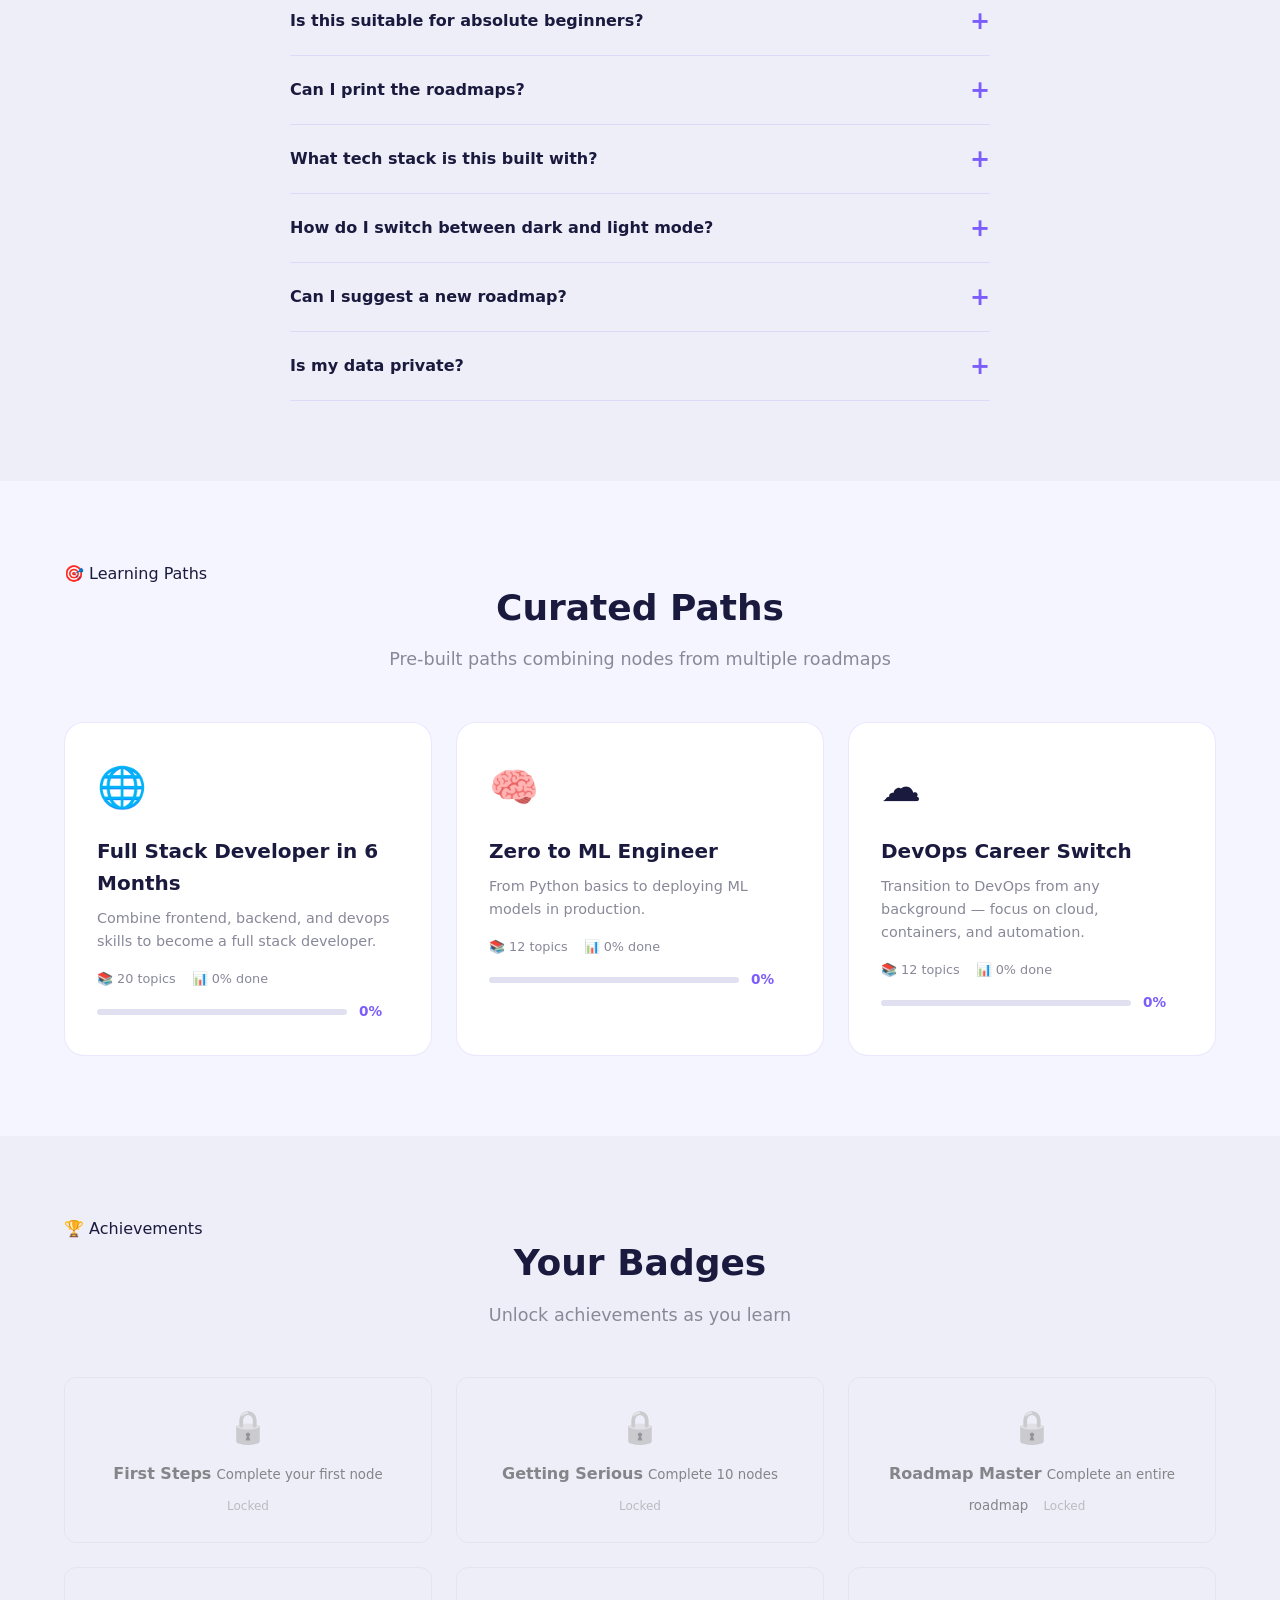
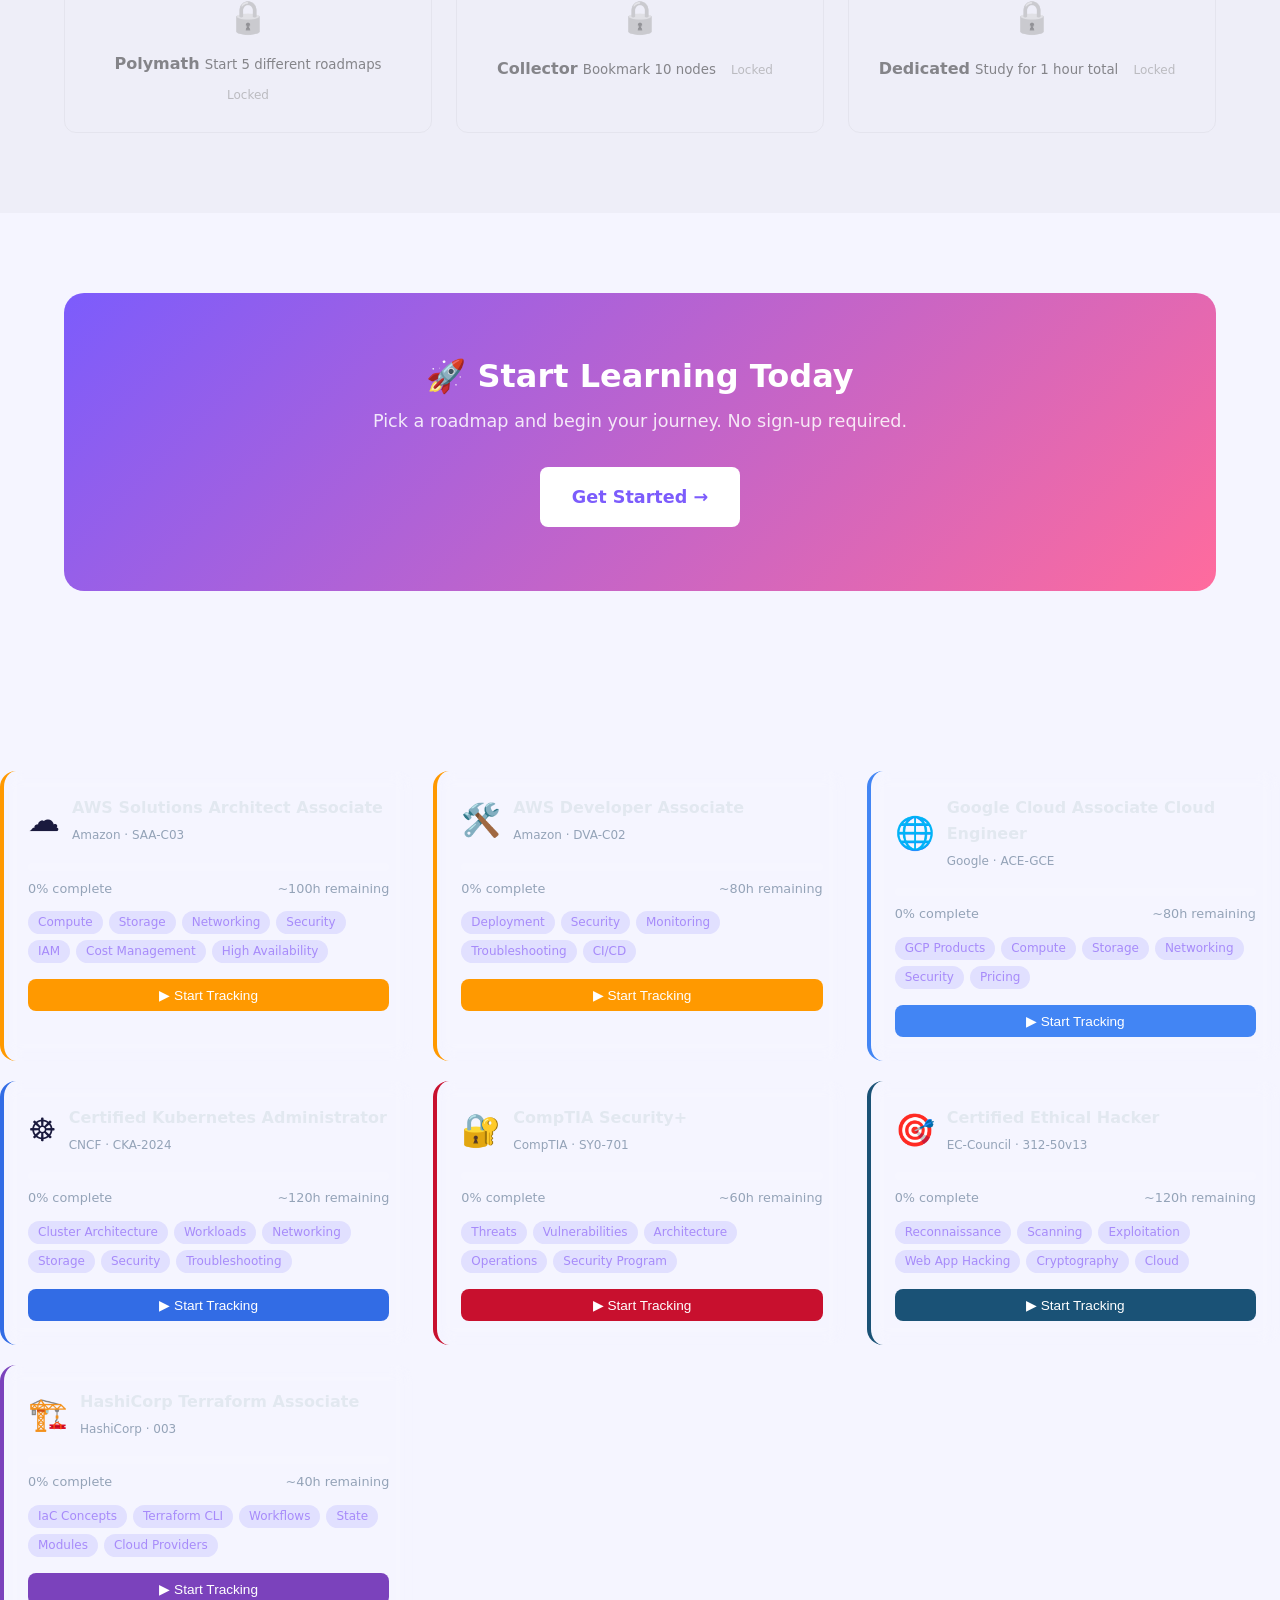
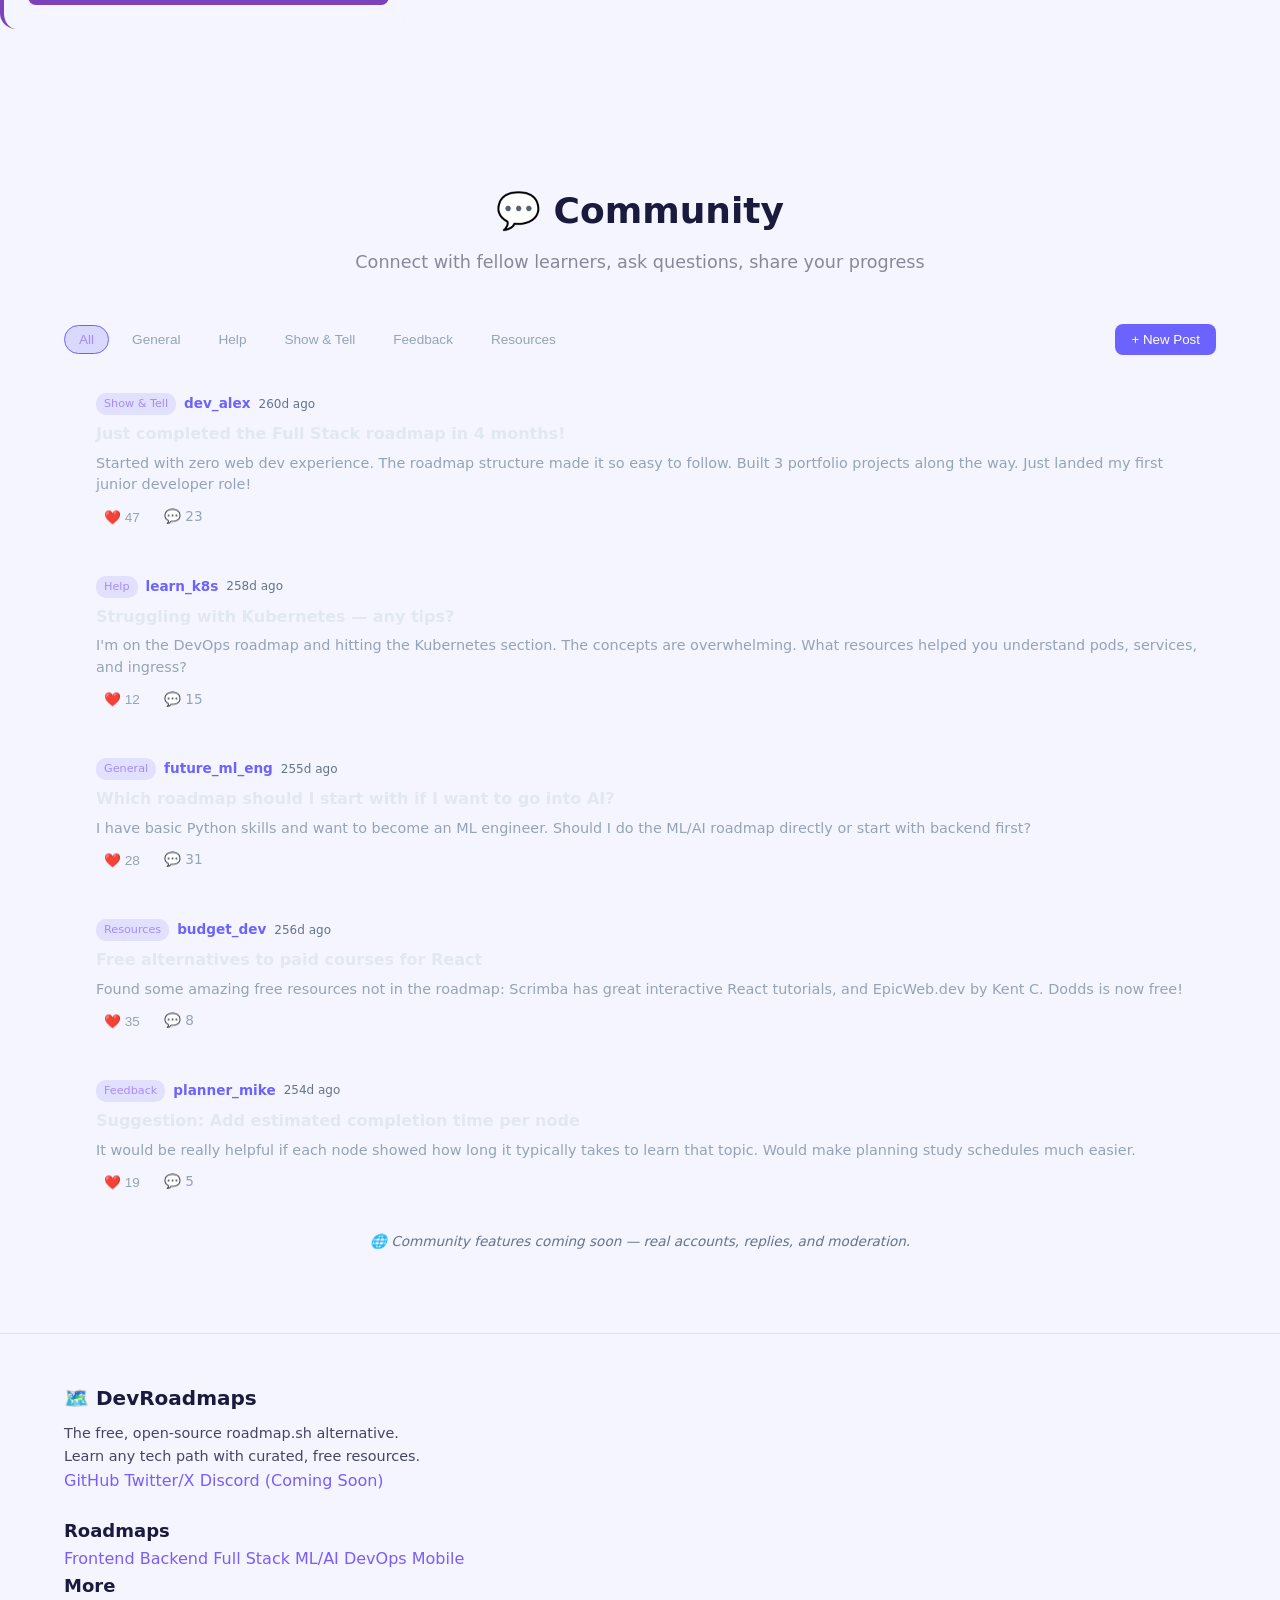
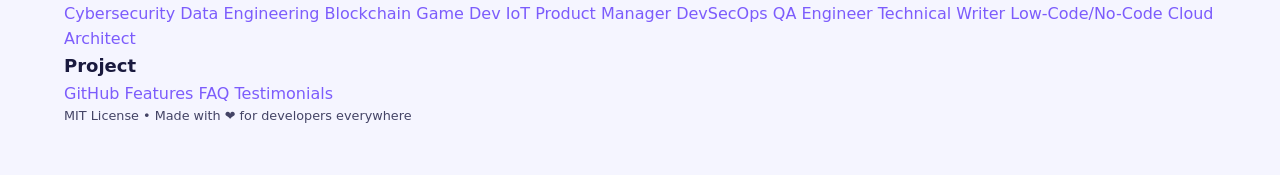
==== commit 5e5408d4: "feat: social links, fix GitHub URLs in nav and footer" ====
--- a/roadmap.html
+++ b/roadmap.html
@@ -4,7 +4,15 @@
     <meta charset="UTF-8">
     <meta name="viewport" content="width=device-width, initial-scale=1.0">
     <title>Roadmap — DevRoadmaps</title>
-    <meta name="description" content="Interactive developer roadmap with progress tracking.">
+    <meta name="description" content="Interactive developer roadmap with progress tracking, community tips, and free curated resources on DevRoadmaps.">
+    <meta property="og:title" content="Roadmap — DevRoadmaps">
+    <meta property="og:description" content="Interactive developer roadmap with progress tracking, community tips, and free curated resources.">
+    <meta property="og:url" content="https://rudra496.github.io/devroadmaps/roadmap.html">
+    <meta property="og:type" content="website">
+    <meta name="twitter:card" content="summary_large_image">
+    <meta name="twitter:title" content="Roadmap — DevRoadmaps">
+    <meta name="twitter:creator" content="@rudra496">
+    <link rel="canonical" href="https://rudra496.github.io/devroadmaps/roadmap.html">
     <link rel="stylesheet" href="css/style.css">
     <link rel="icon" href="data:image/svg+xml,<svg xmlns='http://www.w3.org/2000/svg' viewBox='0 0 100 100'><text y='.9em' font-size='90'>🗺️</text></svg>">
 </head>
--- a/css/style.css
+++ b/css/style.css
@@ -566,3 +566,50 @@
 
 /* === Learner Count === */
 .learner-count-display { opacity: 0.8; }
+
+/* === Certifications === */
+.cert-grid { display: grid; grid-template-columns: repeat(auto-fill, minmax(320px, 1fr)); gap: 20px; margin-top: 20px; }
+.cert-card { background: rgba(255,255,255,0.06); border-radius: 16px; padding: 24px; backdrop-filter: blur(10px); transition: transform 0.2s; }
+.cert-card:hover { transform: translateY(-2px); }
+.cert-card.tracking { box-shadow: 0 0 20px rgba(108,99,255,0.15); }
+.cert-header { display: flex; align-items: center; gap: 12px; margin-bottom: 16px; }
+.cert-icon { font-size: 2rem; }
+.cert-header h3 { font-size: 1rem; margin: 0; color: #e2e8f0; }
+.cert-provider { font-size: 0.75rem; color: #94a3b8; }
+.cert-bar { height: 8px; background: rgba(255,255,255,0.1); border-radius: 4px; overflow: hidden; margin-bottom: 8px; }
+.cert-bar-fill { height: 100%; border-radius: 4px; transition: width 0.5s; }
+.cert-stats { display: flex; justify-content: space-between; font-size: 0.8rem; color: #94a3b8; margin-bottom: 12px; }
+.cert-topics { display: flex; flex-wrap: wrap; gap: 6px; margin-bottom: 16px; }
+.cert-topic { background: rgba(108,99,255,0.15); color: #a78bfa; padding: 2px 10px; border-radius: 12px; font-size: 0.75rem; }
+.cert-btn { border: none; color: white; padding: 8px 16px; border-radius: 8px; cursor: pointer; font-size: 0.85rem; width: 100%; }
+.cert-btn:hover { opacity: 0.9; }
+
+/* === Community Forum === */
+.forum-header { display: flex; justify-content: space-between; align-items: center; margin-bottom: 20px; flex-wrap: wrap; gap: 10px; }
+.forum-filters { display: flex; gap: 8px; flex-wrap: wrap; }
+.forum-filter { background: rgba(255,255,255,0.06); border: 1px solid rgba(255,255,255,0.1); color: #94a3b8; padding: 6px 14px; border-radius: 20px; cursor: pointer; font-size: 0.85rem; }
+.forum-filter.active { background: rgba(108,99,255,0.2); border-color: #6c63ff; color: #a78bfa; }
+.forum-new-post { background: #6c63ff; border: none; color: white; padding: 8px 16px; border-radius: 8px; cursor: pointer; }
+.new-post-form { background: rgba(255,255,255,0.06); border-radius: 12px; padding: 20px; margin-bottom: 20px; }
+.new-post-form select, .new-post-form input, .new-post-form textarea { width: 100%; background: rgba(255,255,255,0.08); border: 1px solid rgba(255,255,255,0.15); color: #e2e8f0; padding: 10px; border-radius: 8px; margin-bottom: 10px; font-size: 0.9rem; box-sizing: border-box; }
+.new-post-form textarea { resize: vertical; min-height: 80px; }
+.form-actions { display: flex; gap: 10px; }
+.form-actions button { padding: 8px 20px; border: none; border-radius: 8px; cursor: pointer; font-size: 0.9rem; }
+.form-actions button:first-child { background: #6c63ff; color: white; }
+.form-actions button:last-child { background: rgba(255,255,255,0.1); color: #94a3b8; }
+.forum-posts { display: flex; flex-direction: column; gap: 12px; }
+.forum-post { display: flex; gap: 14px; background: rgba(255,255,255,0.04); border-radius: 12px; padding: 18px; transition: background 0.2s; }
+.forum-post:hover { background: rgba(255,255,255,0.07); }
+.post-avatar img { width: 44px; height: 44px; border-radius: 50%; background: rgba(108,99,255,0.2); }
+.post-content { flex: 1; min-width: 0; }
+.post-meta { display: flex; align-items: center; gap: 8px; margin-bottom: 6px; flex-wrap: wrap; }
+.post-category-tag { background: rgba(108,99,255,0.15); color: #a78bfa; padding: 2px 8px; border-radius: 10px; font-size: 0.7rem; }
+.post-author-name { color: #6c63ff; font-size: 0.85rem; font-weight: 600; }
+.post-time { color: #64748b; font-size: 0.75rem; }
+.post-title { font-size: 1rem; margin: 0 0 6px 0; color: #e2e8f0; }
+.post-message { color: #94a3b8; font-size: 0.9rem; line-height: 1.5; margin: 0 0 10px 0; }
+.post-actions { display: flex; gap: 16px; }
+.post-actions button { background: none; border: none; color: #94a3b8; cursor: pointer; font-size: 0.85rem; padding: 2px 8px; border-radius: 6px; }
+.post-actions button:hover { background: rgba(255,255,255,0.06); }
+.post-actions span { color: #94a3b8; font-size: 0.85rem; }
+.forum-note { text-align: center; color: #64748b; font-size: 0.85rem; margin-top: 20px; font-style: italic; }
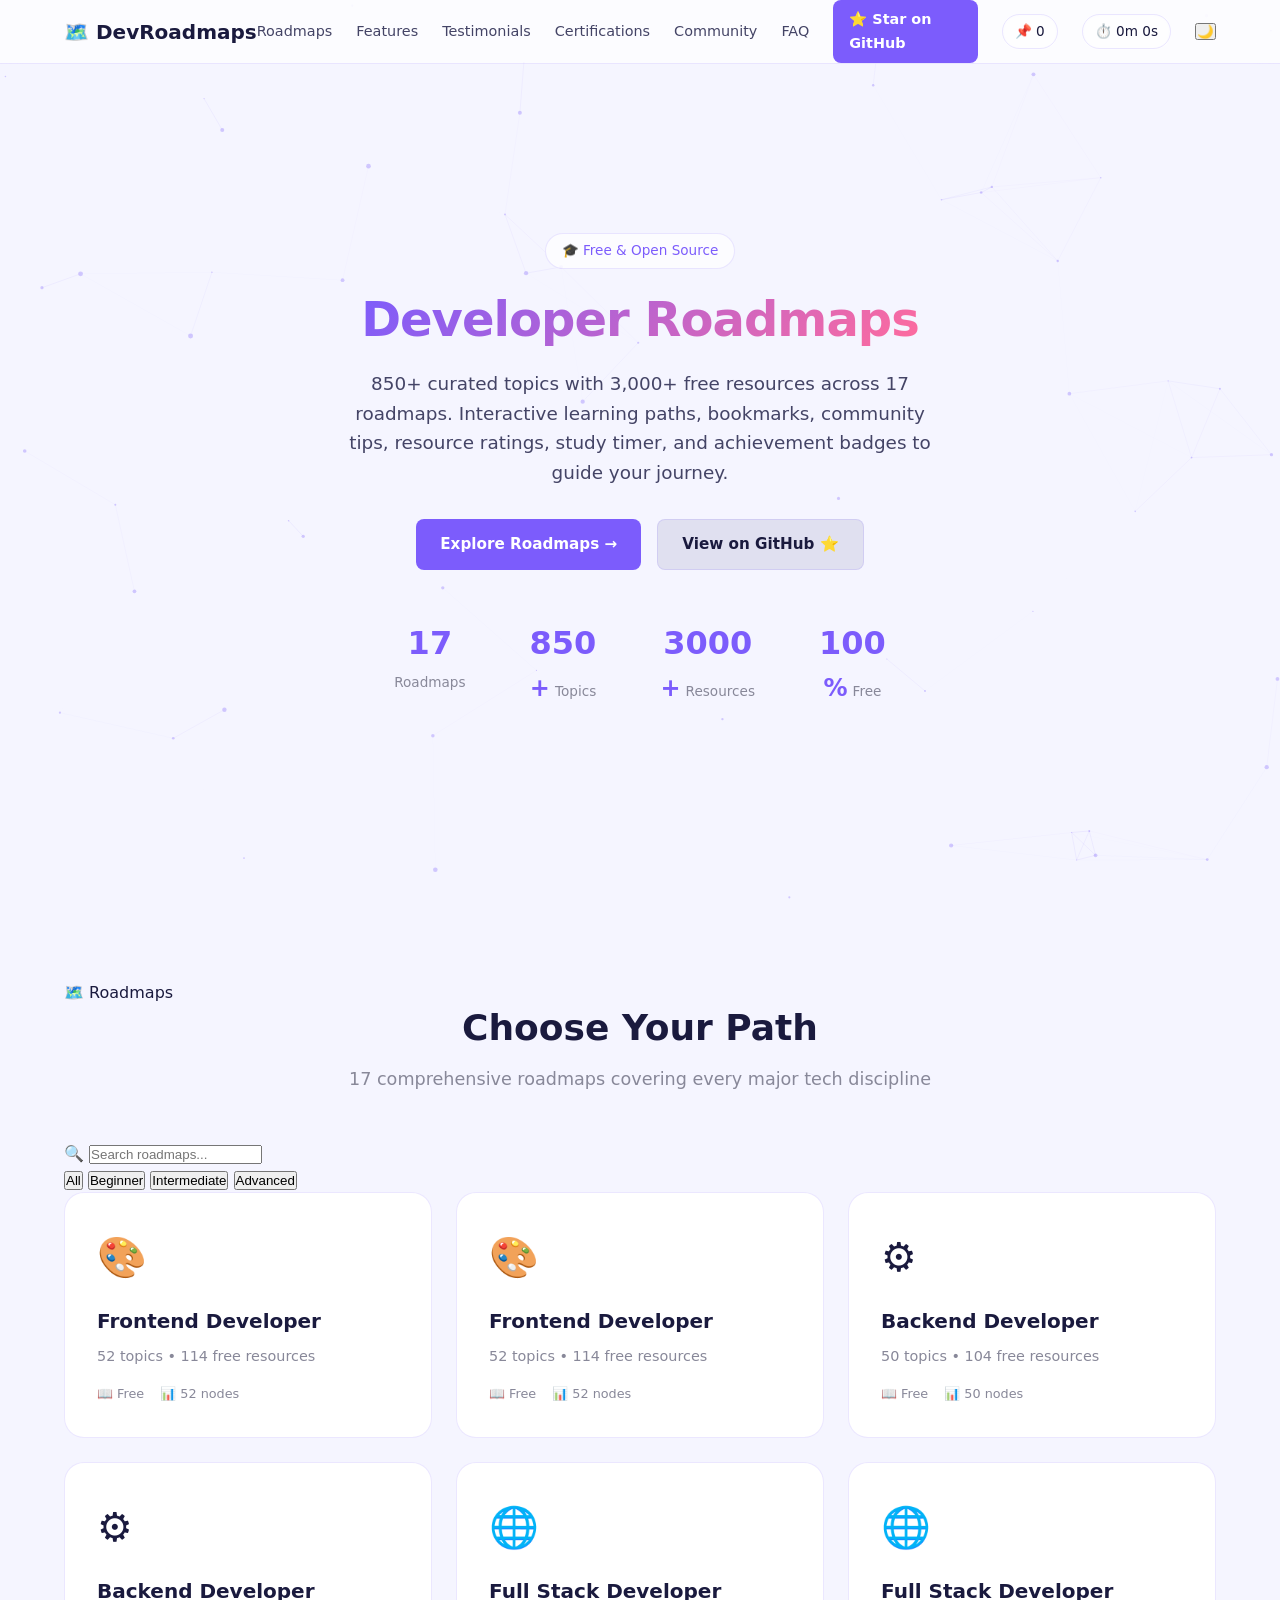
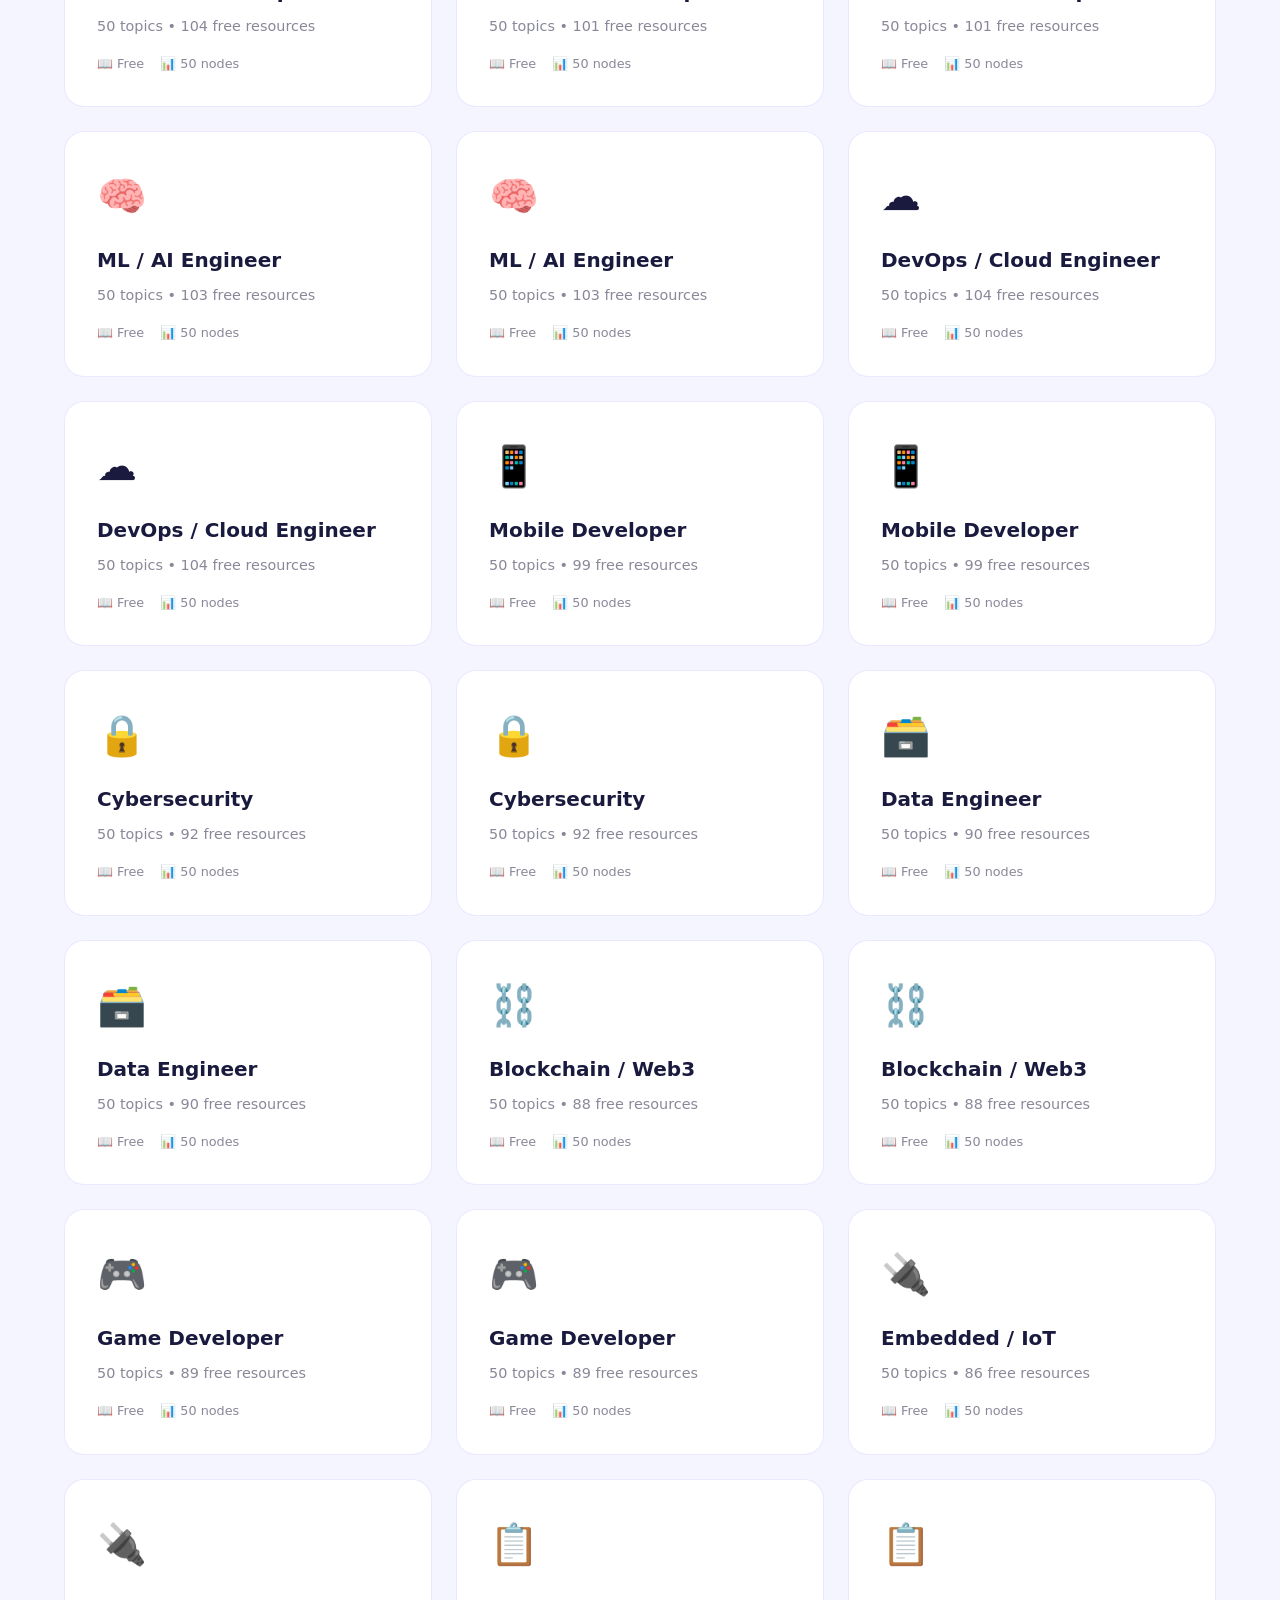
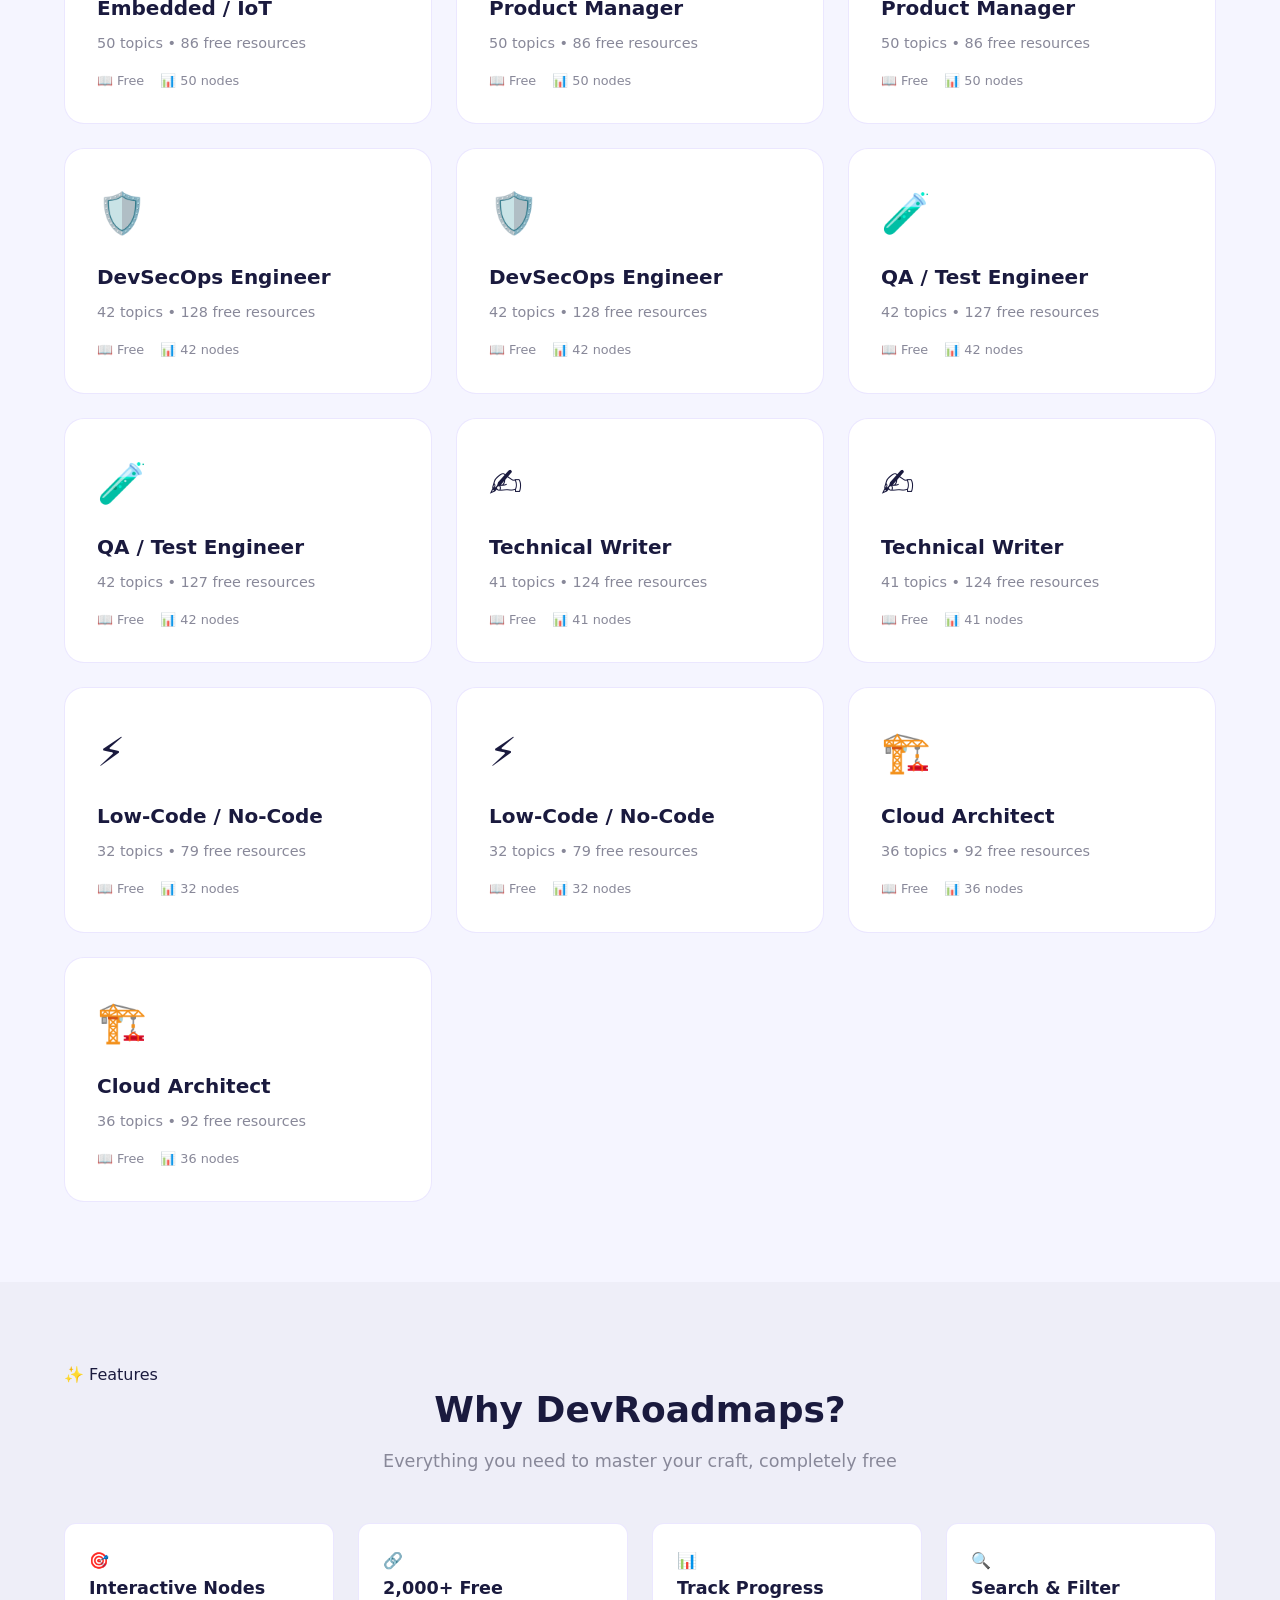
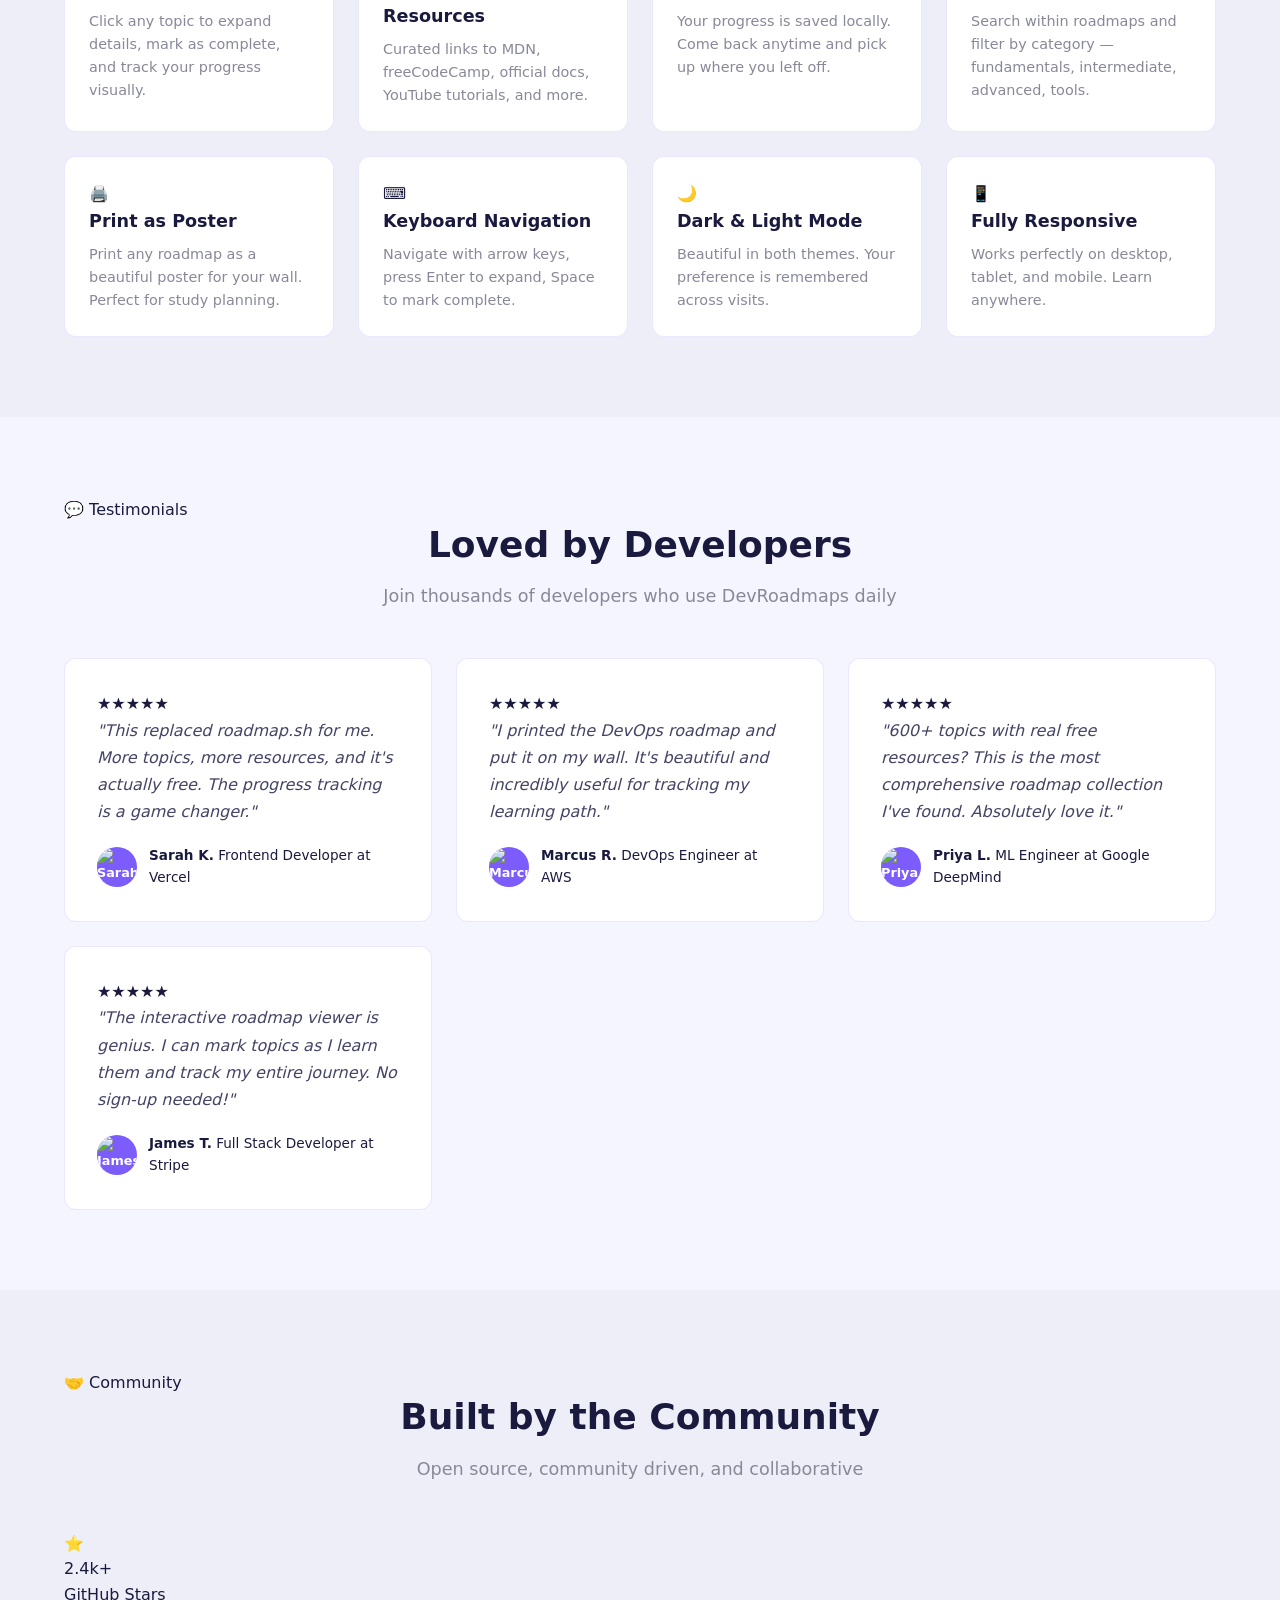
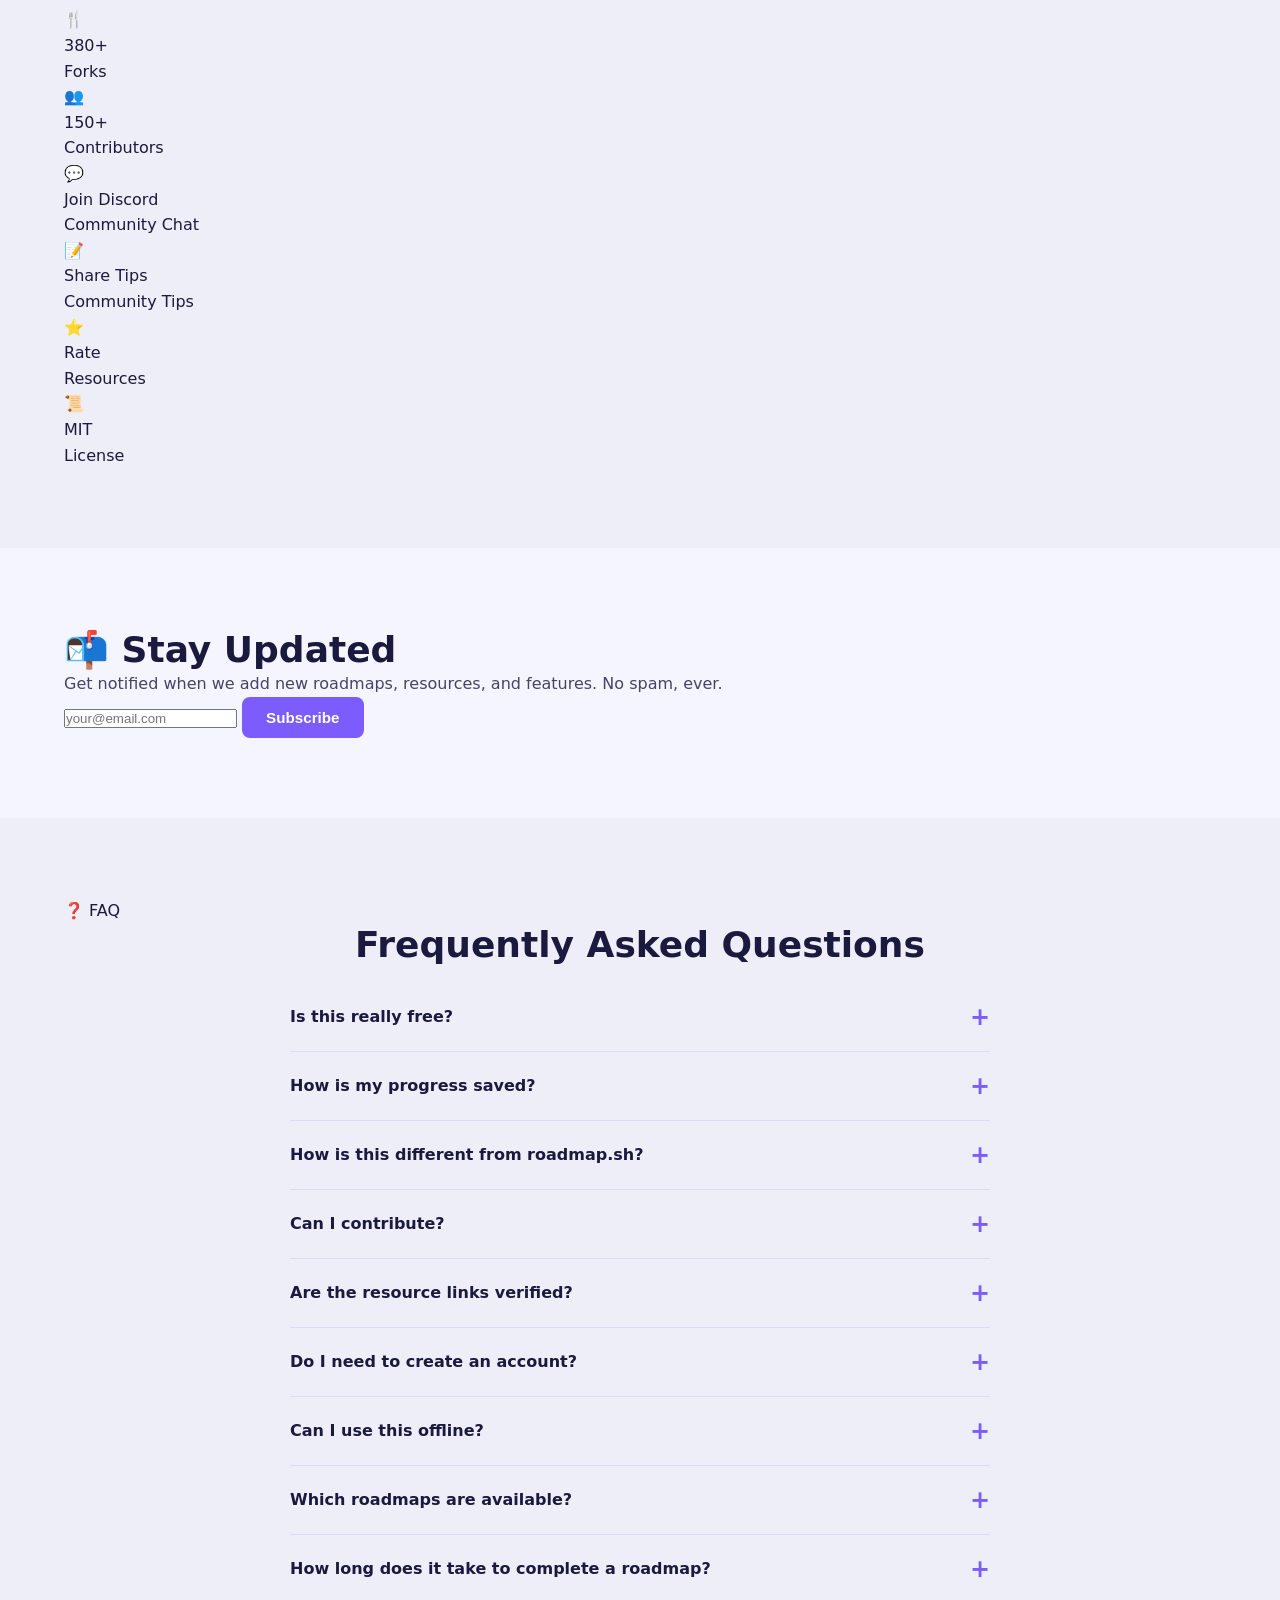
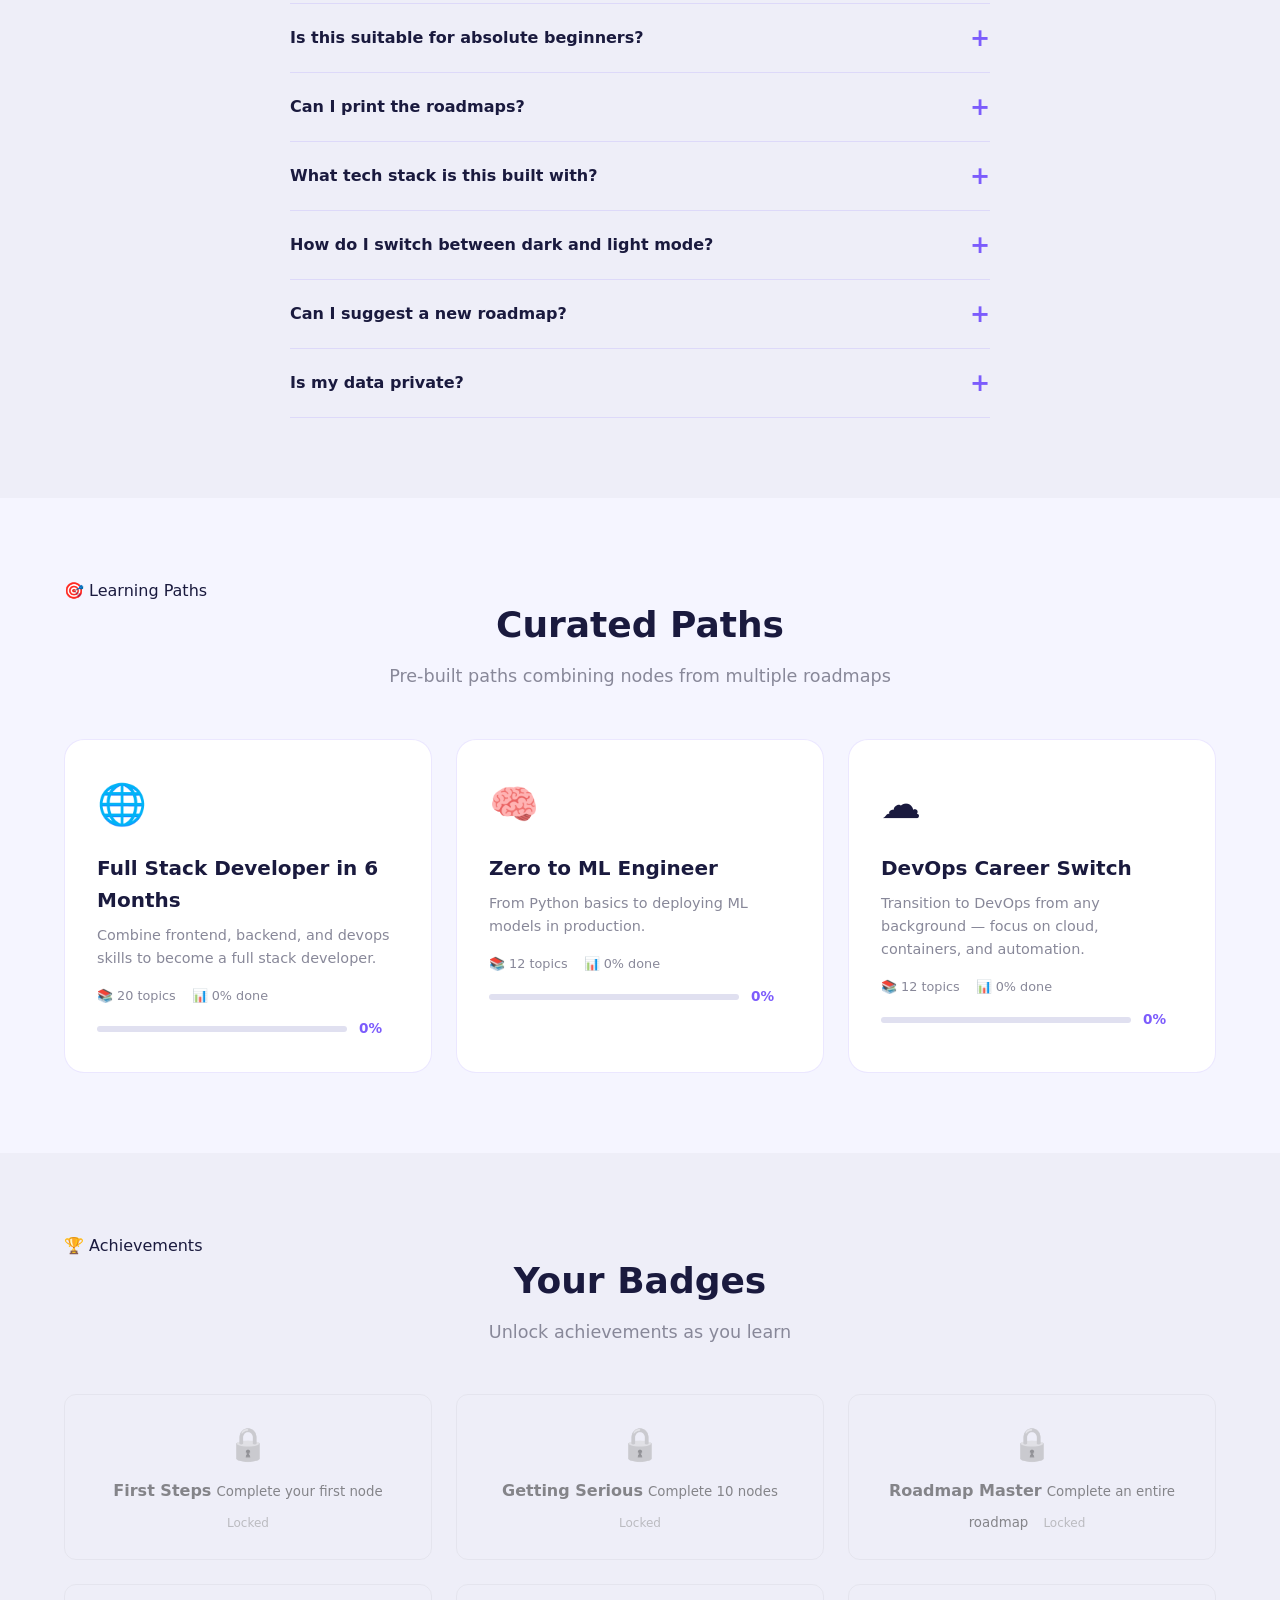
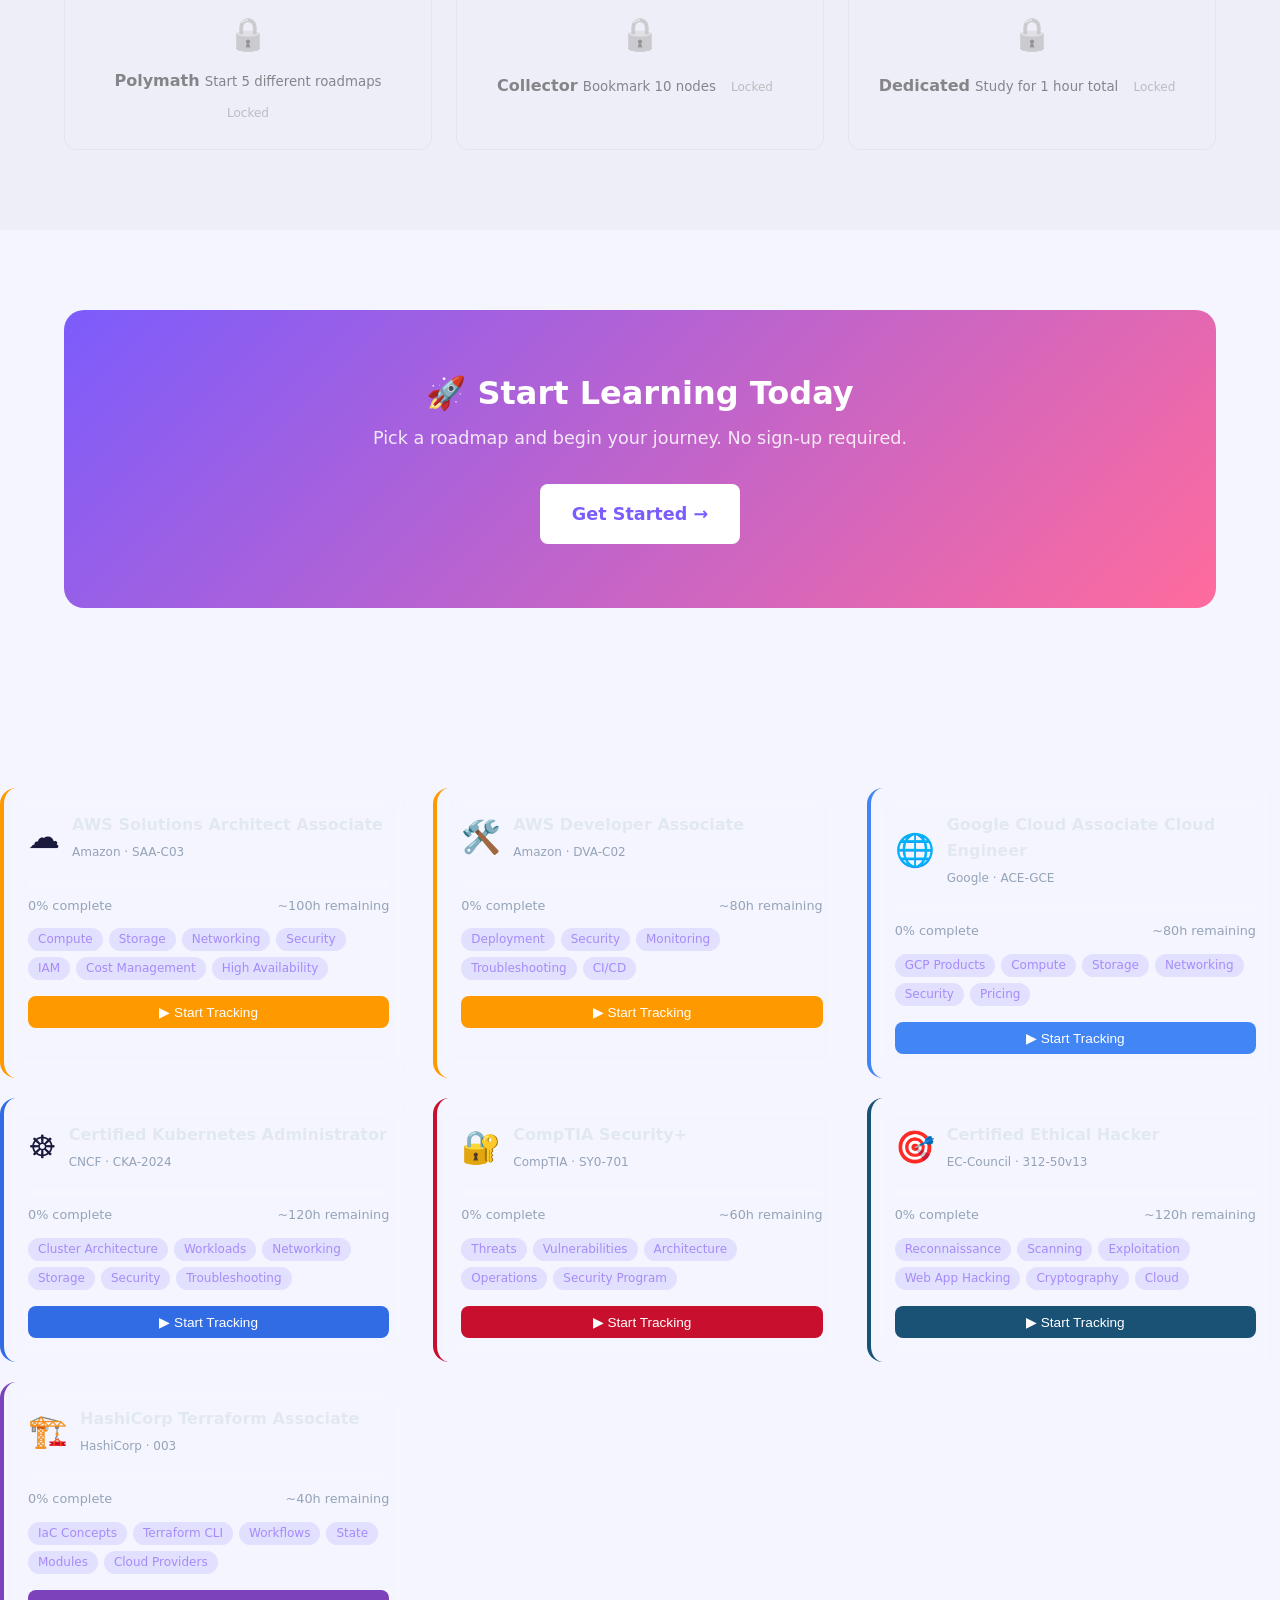
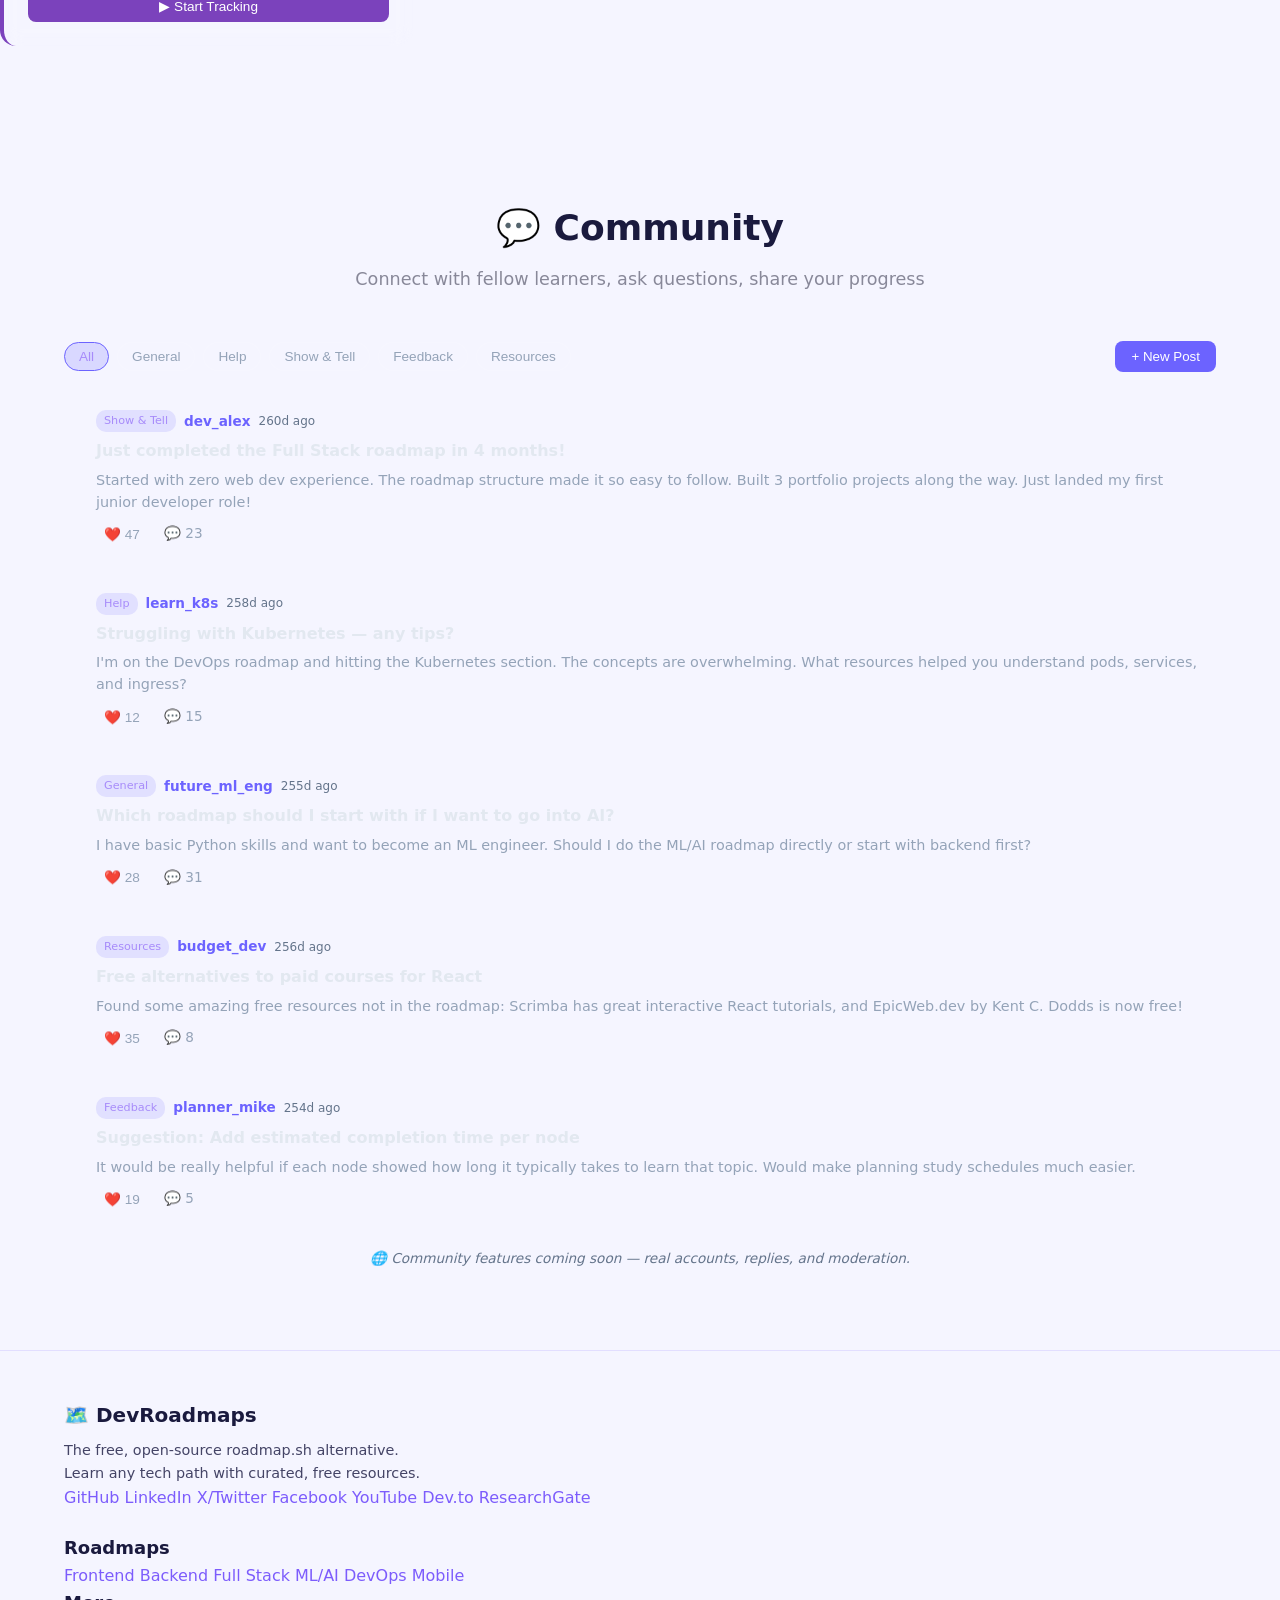
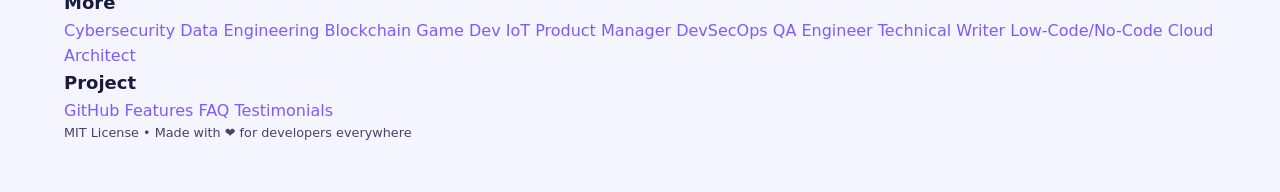
==== commit 40aac937: "feat: sync dark mode toggle across index and roadmap pages" ====
--- a/roadmap.html
+++ b/roadmap.html
@@ -1,142 +1,241 @@
-<!DOCTYPE html>
+<!doctype html>
 <html lang="en" data-theme="dark">
-<head>
-    <meta charset="UTF-8">
-    <meta name="viewport" content="width=device-width, initial-scale=1.0">
+  <head>
+    <meta charset="UTF-8" />
+    <meta name="viewport" content="width=device-width, initial-scale=1.0" />
     <title>Roadmap — DevRoadmaps</title>
-    <meta name="description" content="Interactive developer roadmap with progress tracking, community tips, and free curated resources on DevRoadmaps.">
-    <meta property="og:title" content="Roadmap — DevRoadmaps">
-    <meta property="og:description" content="Interactive developer roadmap with progress tracking, community tips, and free curated resources.">
-    <meta property="og:url" content="https://rudra496.github.io/devroadmaps/roadmap.html">
-    <meta property="og:type" content="website">
-    <meta name="twitter:card" content="summary_large_image">
-    <meta name="twitter:title" content="Roadmap — DevRoadmaps">
-    <meta name="twitter:creator" content="@rudra496">
-    <link rel="canonical" href="https://rudra496.github.io/devroadmaps/roadmap.html">
-    <link rel="stylesheet" href="css/style.css">
-    <link rel="icon" href="data:image/svg+xml,<svg xmlns='http://www.w3.org/2000/svg' viewBox='0 0 100 100'><text y='.9em' font-size='90'>🗺️</text></svg>">
-</head>
-<body class="roadmap-page">
+    <meta
+      name="description"
+      content="Interactive developer roadmap with progress tracking, community tips, and free curated resources on DevRoadmaps."
+    />
+    <meta property="og:title" content="Roadmap — DevRoadmaps" />
+    <meta
+      property="og:description"
+      content="Interactive developer roadmap with progress tracking, community tips, and free curated resources."
+    />
+    <meta
+      property="og:url"
+      content="https://rudra496.github.io/devroadmaps/roadmap.html"
+    />
+    <meta property="og:type" content="website" />
+    <meta name="twitter:card" content="summary_large_image" />
+    <meta name="twitter:title" content="Roadmap — DevRoadmaps" />
+    <meta name="twitter:creator" content="@rudra496" />
+    <link
+      rel="canonical"
+      href="https://rudra496.github.io/devroadmaps/roadmap.html"
+    />
+    <link rel="stylesheet" href="css/style.css" />
+    <link
+      rel="icon"
+      href="data:image/svg+xml,<svg xmlns='http://www.w3.org/2000/svg' viewBox='0 0 100 100'><text y='.9em' font-size='90'>🗺️</text></svg>"
+    />
+  </head>
+  <body class="roadmap-page">
     <canvas id="particles"></canvas>
 
     <nav class="navbar" id="navbar">
-        <div class="nav-container">
-            <a href="index.html" class="nav-logo">🗺️ DevRoadmaps</a>
-            <div class="nav-links" id="navLinks">
-                <a href="index.html#roadmaps">All Roadmaps</a>
-                <a href="index.html#features">Features</a>
-            </div>
-            <button class="hamburger" id="hamburger" aria-label="Toggle menu">
-                <span></span><span></span><span></span>
-            </button>
-        </div>
+      <div
+        class="nav-container"
+        style="
+          display: flex;
+          justify-content: space-between;
+          align-items: center;
+          width: 100%;
+        "
+      >
+        <a href="index.html" class="nav-logo">🗺️ DevRoadmaps</a>
+
+        <div style="display: flex; align-items: center; gap: 25px">
+          <div class="nav-links" id="navLinks" style="display: flex; gap: 20px">
+            <a href="index.html#roadmaps">All Roadmaps</a>
+            <a href="index.html#features">Features</a>
+          </div>
+
+          <button
+            id="theme-toggle"
+            type="button"
+            class="flex items-center justify-center w-10 h-10 ml-2 rounded-lg border border-gray-200 dark:border-gray-700 hover:bg-gray-100 dark:hover:bg-gray-800 transition-all duration-300"
+          >
+            <span id="theme-toggle-dark-icon" class="hidden text-xl">🌙</span>
+            <span id="theme-toggle-light-icon" class="hidden text-xl">☀️</span>
+          </button>
+
+          <button class="hamburger" id="hamburger" aria-label="Toggle menu">
+            <span></span><span></span><span></span>
+          </button>
+        </div>
+      </div>
     </nav>
 
     <header class="roadmap-header" id="roadmapHeader">
-        <div class="container">
-            <a href="index.html#roadmaps" class="back-link">← All Roadmaps</a>
-            <div class="roadmap-title-area">
-                <span class="roadmap-icon" id="roadmapIcon"></span>
-                <h1 id="roadmapTitle">Loading...</h1>
-            </div>
-            <p class="roadmap-desc" id="roadmapDesc"></p>
-            <div class="roadmap-controls">
-                <div class="search-box">
-                    <input type="text" id="searchInput" placeholder="Search topics..." autocomplete="off">
-                </div>
-                <div class="filter-buttons" id="filterButtons">
-                    <button class="filter-btn active" data-filter="all">All</button>
-                    <button class="filter-btn" data-filter="fundamentals">📖 Fundamentals</button>
-                    <button class="filter-btn" data-filter="intermediate">📘 Intermediate</button>
-                    <button class="filter-btn" data-filter="advanced">📕 Advanced</button>
-                    <button class="filter-btn" data-filter="tools">🔧 Tools</button>
-                </div>
-                <div class="filter-buttons" id="resourceTypeFilters" style="margin-top:8px">
-                    <button class="filter-btn active" data-rtype="all">📋 All Resources</button>
-                    <button class="filter-btn" data-rtype="docs">📖 Docs</button>
-                    <button class="filter-btn" data-rtype="video">🎥 Video</button>
-                    <button class="filter-btn" data-rtype="course">🎯 Course</button>
-                    <button class="filter-btn" data-rtype="tutorial">🛠️ Tutorial</button>
-                    <button class="filter-btn" data-rtype="tool">🔧 Tool</button>
-                </div>
-                <div class="action-buttons">
-                    <button class="btn btn-sm" id="resetBtn">Reset Progress</button>
-                    <button class="btn btn-sm" id="printBtn">🖨️ Print</button>
-                    <button class="btn btn-sm" id="printChecklistBtn">✅ Print Checklist</button>
-                    <button class="btn btn-sm" id="printBookmarksBtn">📌 Print Bookmarks</button>
-                    <button class="btn btn-sm" id="expandAllBtn">Expand All</button>
-                    <button class="btn btn-sm" onclick="toggleTimer(currentRoadmap)" id="timerToggle">▶ Start Timer</button>
-                    <span class="nav-badge" title="Study Timer"><span id="timerDisplay">25:00</span> <span id="timerLabel">🍅 Focus</span></span>
-                    <span class="nav-badge" title="Total Study Time">⏱️ <span class="total-study-time">0m 0s</span></span>
-                </div>
-            </div>
-            <div class="progress-bar-container">
-                <div class="progress-bar" id="progressBar"><div class="progress-fill" id="progressFill"></div></div>
-                <span class="progress-text" id="progressText">0%</span>
-            </div>
-            <div class="learner-count-display" style="text-align:center;margin-top:8px;font-size:13px;color:var(--text-muted)">
-                <span id="learnerCount"></span>
-            </div>
-        </div>
+      <div class="container">
+        <a href="index.html#roadmaps" class="back-link">← All Roadmaps</a>
+        <div class="roadmap-title-area">
+          <span class="roadmap-icon" id="roadmapIcon"></span>
+          <h1 id="roadmapTitle">Loading...</h1>
+        </div>
+        <p class="roadmap-desc" id="roadmapDesc"></p>
+        <div class="roadmap-controls">
+          <div class="search-box">
+            <input
+              type="text"
+              id="searchInput"
+              placeholder="Search topics..."
+              autocomplete="off"
+            />
+          </div>
+          <div class="filter-buttons" id="filterButtons">
+            <button class="filter-btn active" data-filter="all">All</button>
+            <button class="filter-btn" data-filter="fundamentals">
+              📖 Fundamentals
+            </button>
+            <button class="filter-btn" data-filter="intermediate">
+              📘 Intermediate
+            </button>
+            <button class="filter-btn" data-filter="advanced">
+              📕 Advanced
+            </button>
+            <button class="filter-btn" data-filter="tools">🔧 Tools</button>
+          </div>
+          <div
+            class="filter-buttons"
+            id="resourceTypeFilters"
+            style="margin-top: 8px"
+          >
+            <button class="filter-btn active" data-rtype="all">
+              📋 All Resources
+            </button>
+            <button class="filter-btn" data-rtype="docs">📖 Docs</button>
+            <button class="filter-btn" data-rtype="video">🎥 Video</button>
+            <button class="filter-btn" data-rtype="course">🎯 Course</button>
+            <button class="filter-btn" data-rtype="tutorial">
+              🛠️ Tutorial
+            </button>
+            <button class="filter-btn" data-rtype="tool">🔧 Tool</button>
+          </div>
+          <div class="action-buttons">
+            <button class="btn btn-sm" id="resetBtn">Reset Progress</button>
+            <button class="btn btn-sm" id="printBtn">🖨️ Print</button>
+            <button class="btn btn-sm" id="printChecklistBtn">
+              ✅ Print Checklist
+            </button>
+            <button class="btn btn-sm" id="printBookmarksBtn">
+              📌 Print Bookmarks
+            </button>
+            <button class="btn btn-sm" id="expandAllBtn">Expand All</button>
+            <button
+              class="btn btn-sm"
+              onclick="toggleTimer(currentRoadmap)"
+              id="timerToggle"
+            >
+              ▶ Start Timer
+            </button>
+            <span class="nav-badge" title="Study Timer"
+              ><span id="timerDisplay">25:00</span>
+              <span id="timerLabel">🍅 Focus</span></span
+            >
+            <span class="nav-badge" title="Total Study Time"
+              >⏱️ <span class="total-study-time">0m 0s</span></span
+            >
+          </div>
+        </div>
+        <div class="progress-bar-container">
+          <div class="progress-bar" id="progressBar">
+            <div class="progress-fill" id="progressFill"></div>
+          </div>
+          <span class="progress-text" id="progressText">0%</span>
+        </div>
+        <div
+          class="learner-count-display"
+          style="
+            text-align: center;
+            margin-top: 8px;
+            font-size: 13px;
+            color: var(--text-muted);
+          "
+        >
+          <span id="learnerCount"></span>
+        </div>
+      </div>
     </header>
 
     <main class="roadmap-main">
-        <div class="container">
-            <div class="roadmap-layout">
-                <!-- Minimap -->
-                <aside class="minimap" id="minimap">
-                    <div class="minimap-content" id="minimapContent"></div>
-                </aside>
-
-                <!-- Roadmap Nodes -->
-                <div class="roadmap-nodes" id="roadmapNodes">
-                    <!-- Populated by JS -->
-                </div>
-            </div>
-        </div>
+      <div class="container">
+        <div class="roadmap-layout">
+          <!-- Minimap -->
+          <aside class="minimap" id="minimap">
+            <div class="minimap-content" id="minimapContent"></div>
+          </aside>
+
+          <!-- Roadmap Nodes -->
+          <div class="roadmap-nodes" id="roadmapNodes">
+            <!-- Populated by JS -->
+          </div>
+        </div>
+      </div>
     </main>
 
-    <button class="back-to-top" id="backToTop" aria-label="Back to top">↑</button>
-    <button class="theme-toggle" id="themeToggle" aria-label="Toggle theme">🌙</button>
+    <button class="back-to-top" id="backToTop" aria-label="Back to top">
+      ↑
+    </button>
+    <button class="theme-toggle" id="themeToggle" aria-label="Toggle theme">
+      🌙
+    </button>
 
     <script src="js/main.js"></script>
     <script src="js/community.js"></script>
     <script src="js/learning-paths.js"></script>
     <script src="js/timer.js"></script>
     <script>
-    const params = new URLSearchParams(window.location.search);
-    const currentRoadmap = params.get('roadmap') || '';
-    initTimerWidget();
-
-    // Wire up print buttons
-    document.getElementById('printChecklistBtn')?.addEventListener('click', () => {
-        const progressKey = `progress-${currentRoadmap}`;
-        const completed = JSON.parse(localStorage.getItem(progressKey) || '{}');
-        fetch(`roadmaps/${currentRoadmap}.json`).then(r => r.json()).then(data => {
-            printChecklist(data.nodes, completed);
-        });
-    });
-    document.getElementById('printBookmarksBtn')?.addEventListener('click', () => {
-        const bookmarks = JSON.parse(localStorage.getItem('devroadmaps-bookmarks') || '[]');
-        printBookmarksSummary(bookmarks);
-    });
-
-    // Resource type filter
-    let activeResourceType = 'all';
-    document.querySelectorAll('#resourceTypeFilters .filter-btn').forEach(btn => {
-        btn.addEventListener('click', () => {
-            document.querySelectorAll('#resourceTypeFilters .filter-btn').forEach(b => b.classList.remove('active'));
-            btn.classList.add('active');
-            activeResourceType = btn.dataset.rtype;
-            document.querySelectorAll('.resource-link').forEach(link => {
-                if (activeResourceType === 'all') {
-                    link.style.display = '';
-                } else {
-                    link.style.display = link.dataset.type === activeResourceType ? '' : 'none';
-                }
+      const params = new URLSearchParams(window.location.search);
+      const currentRoadmap = params.get("roadmap") || "";
+      initTimerWidget();
+
+      // Wire up print buttons
+      document
+        .getElementById("printChecklistBtn")
+        ?.addEventListener("click", () => {
+          const progressKey = `progress-${currentRoadmap}`;
+          const completed = JSON.parse(
+            localStorage.getItem(progressKey) || "{}",
+          );
+          fetch(`roadmaps/${currentRoadmap}.json`)
+            .then((r) => r.json())
+            .then((data) => {
+              printChecklist(data.nodes, completed);
             });
         });
-    });
+      document
+        .getElementById("printBookmarksBtn")
+        ?.addEventListener("click", () => {
+          const bookmarks = JSON.parse(
+            localStorage.getItem("devroadmaps-bookmarks") || "[]",
+          );
+          printBookmarksSummary(bookmarks);
+        });
+
+      // Resource type filter
+      let activeResourceType = "all";
+      document
+        .querySelectorAll("#resourceTypeFilters .filter-btn")
+        .forEach((btn) => {
+          btn.addEventListener("click", () => {
+            document
+              .querySelectorAll("#resourceTypeFilters .filter-btn")
+              .forEach((b) => b.classList.remove("active"));
+            btn.classList.add("active");
+            activeResourceType = btn.dataset.rtype;
+            document.querySelectorAll(".resource-link").forEach((link) => {
+              if (activeResourceType === "all") {
+                link.style.display = "";
+              } else {
+                link.style.display =
+                  link.dataset.type === activeResourceType ? "" : "none";
+              }
+            });
+          });
+        });
     </script>
-</body>
+  </body>
 </html>
--- a/css/style.css
+++ b/css/style.css
@@ -4,612 +4,1664 @@
 
 /* === CSS Custom Properties === */
 :root {
-    --bg-primary: #0a0a1a;
-    --bg-secondary: #111128;
-    --bg-tertiary: #1a1a3e;
-    --bg-card: #16163a;
-    --bg-glass: rgba(22, 22, 58, 0.7);
-    --bg-hover: #222255;
-    --text-primary: #e8e8ff;
-    --text-secondary: #a0a0cc;
-    --text-muted: #6a6a99;
-    --accent: #7c5cfc;
-    --accent-hover: #9a7aff;
-    --accent-glow: rgba(124, 92, 252, 0.3);
-    --gradient-1: #7c5cfc;
-    --gradient-2: #ff6b9d;
-    --gradient-3: #00d4ff;
-    --border: rgba(124, 92, 252, 0.2);
-    --border-hover: rgba(124, 92, 252, 0.4);
-    --shadow: 0 4px 24px rgba(0, 0, 0, 0.3);
-    --shadow-lg: 0 8px 48px rgba(0, 0, 0, 0.4);
-    --radius: 12px;
-    --radius-lg: 20px;
-    --radius-sm: 8px;
-    --transition: 0.3s ease;
-    --font: 'Segoe UI', system-ui, -apple-system, sans-serif;
-    --font-mono: 'Fira Code', 'Cascadia Code', monospace;
-    --cat-fundamentals: #7c5cfc;
-    --cat-intermediate: #00d4ff;
-    --cat-advanced: #ff6b9d;
-    --cat-tools: #ffc107;
-    --navbar-height: 64px;
+  --bg-primary: #0a0a1a;
+  --bg-secondary: #111128;
+  --bg-tertiary: #1a1a3e;
+  --bg-card: #16163a;
+  --bg-glass: rgba(22, 22, 58, 0.7);
+  --bg-hover: #222255;
+  --text-primary: #e8e8ff;
+  --text-secondary: #a0a0cc;
+  --text-muted: #6a6a99;
+  --accent: #7c5cfc;
+  --accent-hover: #9a7aff;
+  --accent-glow: rgba(124, 92, 252, 0.3);
+  --gradient-1: #7c5cfc;
+  --gradient-2: #ff6b9d;
+  --gradient-3: #00d4ff;
+  --border: rgba(124, 92, 252, 0.2);
+  --border-hover: rgba(124, 92, 252, 0.4);
+  --shadow: 0 4px 24px rgba(0, 0, 0, 0.3);
+  --shadow-lg: 0 8px 48px rgba(0, 0, 0, 0.4);
+  --radius: 12px;
+  --radius-lg: 20px;
+  --radius-sm: 8px;
+  --transition: 0.3s ease;
+  --font: "Segoe UI", system-ui, -apple-system, sans-serif;
+  --font-mono: "Fira Code", "Cascadia Code", monospace;
+  --cat-fundamentals: #7c5cfc;
+  --cat-intermediate: #00d4ff;
+  --cat-advanced: #ff6b9d;
+  --cat-tools: #ffc107;
+  --navbar-height: 64px;
 }
 
 [data-theme="light"] {
-    --bg-primary: #f5f5ff;
-    --bg-secondary: #eeeef8;
-    --bg-tertiary: #e0e0f0;
-    --bg-card: #ffffff;
-    --bg-glass: rgba(255, 255, 255, 0.7);
-    --bg-hover: #d8d8f0;
-    --text-primary: #1a1a3e;
-    --text-secondary: #444466;
-    --text-muted: #888899;
-    --border: rgba(124, 92, 252, 0.15);
-    --border-hover: rgba(124, 92, 252, 0.3);
-    --shadow: 0 4px 24px rgba(0, 0, 0, 0.08);
-    --shadow-lg: 0 8px 48px rgba(0, 0, 0, 0.12);
+  --bg-primary: #f5f5ff;
+  --bg-secondary: #eeeef8;
+  --bg-tertiary: #e0e0f0;
+  --bg-card: #ffffff;
+  --bg-glass: rgba(255, 255, 255, 0.7);
+  --bg-hover: #d8d8f0;
+  --text-primary: #1a1a3e;
+  --text-secondary: #444466;
+  --text-muted: #888899;
+  --border: rgba(124, 92, 252, 0.15);
+  --border-hover: rgba(124, 92, 252, 0.3);
+  --shadow: 0 4px 24px rgba(0, 0, 0, 0.08);
+  --shadow-lg: 0 8px 48px rgba(0, 0, 0, 0.12);
 }
 
 /* === Reset & Base === */
-*, *::before, *::after { box-sizing: border-box; margin: 0; padding: 0; }
-html { scroll-behavior: smooth; font-size: 16px; }
+*,
+*::before,
+*::after {
+  box-sizing: border-box;
+  margin: 0;
+  padding: 0;
+}
+html {
+  scroll-behavior: smooth;
+  font-size: 16px;
+}
 body {
-    font-family: var(--font);
-    background: var(--bg-primary);
-    color: var(--text-primary);
-    line-height: 1.6;
-    min-height: 100vh;
-    overflow-x: hidden;
-    transition: background var(--transition), color var(--transition);
+  font-family: var(--font);
+  background: var(--bg-primary);
+  color: var(--text-primary);
+  line-height: 1.6;
+  min-height: 100vh;
+  overflow-x: hidden;
+  transition:
+    background var(--transition),
+    color var(--transition);
 }
 
 /* === Scrollbar === */
-::-webkit-scrollbar { width: 8px; }
-::-webkit-scrollbar-track { background: var(--bg-secondary); }
-::-webkit-scrollbar-thumb { background: var(--accent); border-radius: 4px; }
-::-webkit-scrollbar-thumb:hover { background: var(--accent-hover); }
+::-webkit-scrollbar {
+  width: 8px;
+}
+::-webkit-scrollbar-track {
+  background: var(--bg-secondary);
+}
+::-webkit-scrollbar-thumb {
+  background: var(--accent);
+  border-radius: 4px;
+}
+::-webkit-scrollbar-thumb:hover {
+  background: var(--accent-hover);
+}
 
 /* === Typography === */
-h1 { font-size: 3rem; font-weight: 800; line-height: 1.1; letter-spacing: -0.02em; }
-h2 { font-size: 2.25rem; font-weight: 700; line-height: 1.2; }
-h3 { font-size: 1.5rem; font-weight: 600; }
-h4 { font-size: 1.125rem; font-weight: 600; }
-p { color: var(--text-secondary); }
-a { color: var(--accent); text-decoration: none; transition: color var(--transition); }
-a:hover { color: var(--accent-hover); }
+h1 {
+  font-size: 3rem;
+  font-weight: 800;
+  line-height: 1.1;
+  letter-spacing: -0.02em;
+}
+h2 {
+  font-size: 2.25rem;
+  font-weight: 700;
+  line-height: 1.2;
+}
+h3 {
+  font-size: 1.5rem;
+  font-weight: 600;
+}
+h4 {
+  font-size: 1.125rem;
+  font-weight: 600;
+}
+p {
+  color: var(--text-secondary);
+}
+a {
+  color: var(--accent);
+  text-decoration: none;
+  transition: color var(--transition);
+}
+a:hover {
+  color: var(--accent-hover);
+}
 
 /* === Layout === */
-.container { max-width: 1200px; margin: 0 auto; padding: 0 24px; }
-.section { padding: 80px 0; }
-.section-alt { background: var(--bg-secondary); }
+.container {
+  max-width: 1200px;
+  margin: 0 auto;
+  padding: 0 24px;
+}
+.section {
+  padding: 80px 0;
+}
+.section-alt {
+  background: var(--bg-secondary);
+}
 
 /* === Navbar === */
 .navbar {
-    position: fixed; top: 0; left: 0; right: 0; z-index: 1000;
-    background: var(--bg-glass);
-    backdrop-filter: blur(20px); -webkit-backdrop-filter: blur(20px);
-    border-bottom: 1px solid var(--border);
-    height: var(--navbar-height);
-    transition: background var(--transition);
+  position: fixed;
+  top: 0;
+  left: 0;
+  right: 0;
+  z-index: 1000;
+  background: var(--bg-glass);
+  backdrop-filter: blur(20px);
+  -webkit-backdrop-filter: blur(20px);
+  border-bottom: 1px solid var(--border);
+  height: var(--navbar-height);
+  transition: background var(--transition);
 }
 .nav-container {
-    max-width: 1200px; margin: 0 auto; padding: 0 24px;
-    display: flex; align-items: center; justify-content: space-between;
-    height: 100%;
-}
-.nav-logo { font-size: 1.25rem; font-weight: 700; color: var(--text-primary); white-space: nowrap; }
-.nav-logo:hover { color: var(--text-primary); }
-.nav-links { display: flex; gap: 24px; align-items: center; }
-.nav-links a { color: var(--text-secondary); font-size: 0.9rem; font-weight: 500; }
-.nav-links a:hover { color: var(--text-primary); }
+  max-width: 1200px;
+  margin: 0 auto;
+  padding: 0 24px;
+  display: flex;
+  align-items: center;
+  justify-content: space-between;
+  height: 100%;
+}
+.nav-logo {
+  font-size: 1.25rem;
+  font-weight: 700;
+  color: var(--text-primary);
+  white-space: nowrap;
+}
+.nav-logo:hover {
+  color: var(--text-primary);
+}
+.nav-links {
+  display: flex;
+  gap: 24px;
+  align-items: center;
+}
+.nav-links a {
+  color: var(--text-secondary);
+  font-size: 0.9rem;
+  font-weight: 500;
+}
+.nav-links a:hover {
+  color: var(--text-primary);
+}
 .nav-cta {
-    background: var(--accent) !important; color: #fff !important;
-    padding: 8px 16px; border-radius: var(--radius-sm); font-weight: 600 !important;
-}
-.nav-cta:hover { background: var(--accent-hover) !important; }
-.hamburger { display: none; background: none; border: none; cursor: pointer; flex-direction: column; gap: 5px; }
-.hamburger span { display: block; width: 24px; height: 2px; background: var(--text-primary); transition: var(--transition); border-radius: 2px; }
+  background: var(--accent) !important;
+  color: #fff !important;
+  padding: 8px 16px;
+  border-radius: var(--radius-sm);
+  font-weight: 600 !important;
+}
+.nav-cta:hover {
+  background: var(--accent-hover) !important;
+}
+.hamburger {
+  display: none;
+  background: none;
+  border: none;
+  cursor: pointer;
+  flex-direction: column;
+  gap: 5px;
+}
+.hamburger span {
+  display: block;
+  width: 24px;
+  height: 2px;
+  background: var(--text-primary);
+  transition: var(--transition);
+  border-radius: 2px;
+}
 
 /* === Hero === */
 .hero {
-    min-height: 100vh; display: flex; align-items: center; justify-content: center;
-    padding: 120px 24px 80px; text-align: center; position: relative;
-}
-.hero-content { max-width: 800px; z-index: 1; }
+  min-height: 100vh;
+  display: flex;
+  align-items: center;
+  justify-content: center;
+  padding: 120px 24px 80px;
+  text-align: center;
+  position: relative;
+}
+.hero-content {
+  max-width: 800px;
+  z-index: 1;
+}
 .hero-badge {
-    display: inline-block; padding: 6px 16px; border-radius: 50px;
-    background: var(--bg-glass); border: 1px solid var(--border);
-    font-size: 0.85rem; font-weight: 500; color: var(--accent);
-    backdrop-filter: blur(10px); margin-bottom: 24px;
-}
-.hero-title { margin-bottom: 24px; }
-.hero-subtitle { color: var(--text-secondary); font-weight: 400; font-size: 0.7em; }
+  display: inline-block;
+  padding: 6px 16px;
+  border-radius: 50px;
+  background: var(--bg-glass);
+  border: 1px solid var(--border);
+  font-size: 0.85rem;
+  font-weight: 500;
+  color: var(--accent);
+  backdrop-filter: blur(10px);
+  margin-bottom: 24px;
+}
+.hero-title {
+  margin-bottom: 24px;
+}
+.hero-subtitle {
+  color: var(--text-secondary);
+  font-weight: 400;
+  font-size: 0.7em;
+}
 .gradient-text {
-    background: linear-gradient(135deg, var(--gradient-1), var(--gradient-2), var(--gradient-3));
-    -webkit-background-clip: text; -webkit-text-fill-color: transparent;
-    background-clip: text;
-    background-size: 200% 200%;
-    animation: gradientShift 4s ease infinite;
-}
-@keyframes gradientShift { 0%,100% { background-position: 0% 50%; } 50% { background-position: 100% 50%; } }
-.hero-desc { font-size: 1.15rem; margin-bottom: 32px; max-width: 600px; margin-inline: auto; }
-.hero-buttons { display: flex; gap: 16px; justify-content: center; flex-wrap: wrap; margin-bottom: 48px; }
+  background: linear-gradient(
+    135deg,
+    var(--gradient-1),
+    var(--gradient-2),
+    var(--gradient-3)
+  );
+  -webkit-background-clip: text;
+  -webkit-text-fill-color: transparent;
+  background-clip: text;
+  background-size: 200% 200%;
+  animation: gradientShift 4s ease infinite;
+}
+@keyframes gradientShift {
+  0%,
+  100% {
+    background-position: 0% 50%;
+  }
+  50% {
+    background-position: 100% 50%;
+  }
+}
+.hero-desc {
+  font-size: 1.15rem;
+  margin-bottom: 32px;
+  max-width: 600px;
+  margin-inline: auto;
+}
+.hero-buttons {
+  display: flex;
+  gap: 16px;
+  justify-content: center;
+  flex-wrap: wrap;
+  margin-bottom: 48px;
+}
 
 /* === Buttons === */
 .btn {
-    display: inline-flex; align-items: center; gap: 8px;
-    padding: 12px 24px; border-radius: var(--radius-sm); font-weight: 600;
-    font-size: 0.95rem; border: none; cursor: pointer; transition: all var(--transition);
-    text-decoration: none;
-}
-.btn-primary { background: var(--accent); color: #fff; }
-.btn-primary:hover { background: var(--accent-hover); transform: translateY(-2px); box-shadow: 0 8px 24px var(--accent-glow); color: #fff; }
-.btn-secondary { background: var(--bg-tertiary); color: var(--text-primary); border: 1px solid var(--border); }
-.btn-secondary:hover { background: var(--bg-hover); border-color: var(--border-hover); color: var(--text-primary); }
-.btn-sm { padding: 8px 16px; font-size: 0.8rem; border-radius: var(--radius-sm); background: var(--bg-tertiary); color: var(--text-secondary); border: 1px solid var(--border); }
-.btn-sm:hover { background: var(--bg-hover); color: var(--text-primary); }
-.btn-lg { padding: 16px 32px; font-size: 1.1rem; }
+  display: inline-flex;
+  align-items: center;
+  gap: 8px;
+  padding: 12px 24px;
+  border-radius: var(--radius-sm);
+  font-weight: 600;
+  font-size: 0.95rem;
+  border: none;
+  cursor: pointer;
+  transition: all var(--transition);
+  text-decoration: none;
+}
+.btn-primary {
+  background: var(--accent);
+  color: #fff;
+}
+.btn-primary:hover {
+  background: var(--accent-hover);
+  transform: translateY(-2px);
+  box-shadow: 0 8px 24px var(--accent-glow);
+  color: #fff;
+}
+.btn-secondary {
+  background: var(--bg-tertiary);
+  color: var(--text-primary);
+  border: 1px solid var(--border);
+}
+.btn-secondary:hover {
+  background: var(--bg-hover);
+  border-color: var(--border-hover);
+  color: var(--text-primary);
+}
+.btn-sm {
+  padding: 8px 16px;
+  font-size: 0.8rem;
+  border-radius: var(--radius-sm);
+  background: var(--bg-tertiary);
+  color: var(--text-secondary);
+  border: 1px solid var(--border);
+}
+.btn-sm:hover {
+  background: var(--bg-hover);
+  color: var(--text-primary);
+}
+.btn-lg {
+  padding: 16px 32px;
+  font-size: 1.1rem;
+}
 
 /* === Stats === */
-.hero-stats { display: flex; gap: 32px; justify-content: center; flex-wrap: wrap; }
-.stat-item { text-align: center; }
-.stat-number { display: block; font-size: 2rem; font-weight: 800; color: var(--accent); }
-.stat-suffix { font-size: 1.5rem; font-weight: 800; color: var(--accent); }
-.stat-label { font-size: 0.85rem; color: var(--text-muted); }
+.hero-stats {
+  display: flex;
+  gap: 32px;
+  justify-content: center;
+  flex-wrap: wrap;
+}
+.stat-item {
+  text-align: center;
+}
+.stat-number {
+  display: block;
+  font-size: 2rem;
+  font-weight: 800;
+  color: var(--accent);
+}
+.stat-suffix {
+  font-size: 1.5rem;
+  font-weight: 800;
+  color: var(--accent);
+}
+.stat-label {
+  font-size: 0.85rem;
+  color: var(--text-muted);
+}
 
 /* === Section Title === */
-.section-title { text-align: center; margin-bottom: 16px; }
-.section-subtitle { text-align: center; color: var(--text-muted); margin-bottom: 48px; font-size: 1.1rem; }
+.section-title {
+  text-align: center;
+  margin-bottom: 16px;
+}
+.section-subtitle {
+  text-align: center;
+  color: var(--text-muted);
+  margin-bottom: 48px;
+  font-size: 1.1rem;
+}
 
 /* === Roadmaps Grid === */
 .roadmaps-grid {
-    display: grid; grid-template-columns: repeat(auto-fill, minmax(280px, 1fr));
-    gap: 24px;
+  display: grid;
+  grid-template-columns: repeat(auto-fill, minmax(280px, 1fr));
+  gap: 24px;
 }
 .roadmap-card {
-    background: var(--bg-card); border: 1px solid var(--border); border-radius: var(--radius-lg);
-    padding: 32px; cursor: pointer; transition: all var(--transition); position: relative; overflow: hidden;
-    text-decoration: none; color: inherit; display: block;
+  background: var(--bg-card);
+  border: 1px solid var(--border);
+  border-radius: var(--radius-lg);
+  padding: 32px;
+  cursor: pointer;
+  transition: all var(--transition);
+  position: relative;
+  overflow: hidden;
+  text-decoration: none;
+  color: inherit;
+  display: block;
 }
 .roadmap-card::before {
-    content: ''; position: absolute; top: 0; left: 0; right: 0; height: 3px;
-    background: linear-gradient(90deg, var(--gradient-1), var(--gradient-2));
-    opacity: 0; transition: opacity var(--transition);
+  content: "";
+  position: absolute;
+  top: 0;
+  left: 0;
+  right: 0;
+  height: 3px;
+  background: linear-gradient(90deg, var(--gradient-1), var(--gradient-2));
+  opacity: 0;
+  transition: opacity var(--transition);
 }
 .roadmap-card:hover {
-    transform: translateY(-4px); border-color: var(--border-hover);
-    box-shadow: var(--shadow-lg);
-}
-.roadmap-card:hover::before { opacity: 1; }
-.roadmap-card:hover .roadmap-card-icon { transform: scale(1.1); }
-.roadmap-card-icon { font-size: 2.5rem; margin-bottom: 16px; display: block; transition: transform var(--transition); }
-.roadmap-card h3 { margin-bottom: 8px; font-size: 1.25rem; }
-.roadmap-card p { font-size: 0.9rem; color: var(--text-muted); margin-bottom: 16px; }
-.roadmap-card-meta { display: flex; gap: 16px; font-size: 0.8rem; color: var(--text-muted); }
-.roadmap-card-meta span { display: flex; align-items: center; gap: 4px; }
+  transform: translateY(-4px);
+  border-color: var(--border-hover);
+  box-shadow: var(--shadow-lg);
+}
+.roadmap-card:hover::before {
+  opacity: 1;
+}
+.roadmap-card:hover .roadmap-card-icon {
+  transform: scale(1.1);
+}
+.roadmap-card-icon {
+  font-size: 2.5rem;
+  margin-bottom: 16px;
+  display: block;
+  transition: transform var(--transition);
+}
+.roadmap-card h3 {
+  margin-bottom: 8px;
+  font-size: 1.25rem;
+}
+.roadmap-card p {
+  font-size: 0.9rem;
+  color: var(--text-muted);
+  margin-bottom: 16px;
+}
+.roadmap-card-meta {
+  display: flex;
+  gap: 16px;
+  font-size: 0.8rem;
+  color: var(--text-muted);
+}
+.roadmap-card-meta span {
+  display: flex;
+  align-items: center;
+  gap: 4px;
+}
 
 /* === Features Grid === */
-.features-grid { display: grid; grid-template-columns: repeat(auto-fill, minmax(260px, 1fr)); gap: 24px; }
+.features-grid {
+  display: grid;
+  grid-template-columns: repeat(auto-fill, minmax(260px, 1fr));
+  gap: 24px;
+}
 .feature-card {
-    background: var(--bg-card); border: 1px solid var(--border); border-radius: var(--radius);
-    padding: 24px; transition: all var(--transition);
-}
-.feature-card:hover { border-color: var(--border-hover); transform: translateY(-2px); box-shadow: var(--shadow); }
-.feature-icon { font-size: 2rem; margin-bottom: 12px; }
-.feature-card h3 { margin-bottom: 8px; font-size: 1.1rem; }
-.feature-card p { font-size: 0.9rem; color: var(--text-muted); }
+  background: var(--bg-card);
+  border: 1px solid var(--border);
+  border-radius: var(--radius);
+  padding: 24px;
+  transition: all var(--transition);
+}
+.feature-card:hover {
+  border-color: var(--border-hover);
+  transform: translateY(-2px);
+  box-shadow: var(--shadow);
+}
+.feature-icon {
+  font-size: 2rem;
+  margin-bottom: 12px;
+}
+.feature-card h3 {
+  margin-bottom: 8px;
+  font-size: 1.1rem;
+}
+.feature-card p {
+  font-size: 0.9rem;
+  color: var(--text-muted);
+}
 
 /* === Testimonials === */
-.testimonials-grid { display: grid; grid-template-columns: repeat(auto-fill, minmax(300px, 1fr)); gap: 24px; }
+.testimonials-grid {
+  display: grid;
+  grid-template-columns: repeat(auto-fill, minmax(300px, 1fr));
+  gap: 24px;
+}
 .testimonial-card {
-    background: var(--bg-card); border: 1px solid var(--border); border-radius: var(--radius);
-    padding: 32px; transition: all var(--transition);
-}
-.testimonial-card:hover { border-color: var(--border-hover); }
-.testimonial-text { font-size: 1rem; line-height: 1.7; margin-bottom: 20px; font-style: italic; color: var(--text-secondary); }
-.testimonial-author { display: flex; align-items: center; gap: 12px; }
+  background: var(--bg-card);
+  border: 1px solid var(--border);
+  border-radius: var(--radius);
+  padding: 32px;
+  transition: all var(--transition);
+}
+.testimonial-card:hover {
+  border-color: var(--border-hover);
+}
+.testimonial-text {
+  font-size: 1rem;
+  line-height: 1.7;
+  margin-bottom: 20px;
+  font-style: italic;
+  color: var(--text-secondary);
+}
+.testimonial-author {
+  display: flex;
+  align-items: center;
+  gap: 12px;
+}
 .author-avatar {
-    width: 40px; height: 40px; border-radius: 50%; background: var(--accent);
-    display: flex; align-items: center; justify-content: center; color: #fff;
-    font-size: 0.8rem; font-weight: 700; flex-shrink: 0;
-}
-.testimonial-author div { font-size: 0.85rem; }
-.testimonial-author strong { color: var(--text-primary); }
+  width: 40px;
+  height: 40px;
+  border-radius: 50%;
+  background: var(--accent);
+  display: flex;
+  align-items: center;
+  justify-content: center;
+  color: #fff;
+  font-size: 0.8rem;
+  font-weight: 700;
+  flex-shrink: 0;
+}
+.testimonial-author div {
+  font-size: 0.85rem;
+}
+.testimonial-author strong {
+  color: var(--text-primary);
+}
 
 /* === FAQ === */
-.faq-list { max-width: 700px; margin: 0 auto; }
-.faq-item { border-bottom: 1px solid var(--border); }
+.faq-list {
+  max-width: 700px;
+  margin: 0 auto;
+}
+.faq-item {
+  border-bottom: 1px solid var(--border);
+}
 .faq-question {
-    width: 100%; background: none; border: none; padding: 20px 0;
-    font-size: 1rem; font-weight: 600; color: var(--text-primary); cursor: pointer;
-    display: flex; justify-content: space-between; align-items: center;
-    text-align: left; font-family: var(--font); transition: color var(--transition);
-}
-.faq-question:hover { color: var(--accent); }
-.faq-question span { font-size: 1.5rem; color: var(--accent); transition: transform var(--transition); }
-.faq-item.active .faq-question span { transform: rotate(45deg); }
-.faq-answer { max-height: 0; overflow: hidden; transition: max-height 0.4s ease; }
-.faq-item.active .faq-answer { max-height: 200px; }
-.faq-answer p { padding-bottom: 20px; font-size: 0.95rem; }
+  width: 100%;
+  background: none;
+  border: none;
+  padding: 20px 0;
+  font-size: 1rem;
+  font-weight: 600;
+  color: var(--text-primary);
+  cursor: pointer;
+  display: flex;
+  justify-content: space-between;
+  align-items: center;
+  text-align: left;
+  font-family: var(--font);
+  transition: color var(--transition);
+}
+.faq-question:hover {
+  color: var(--accent);
+}
+.faq-question span {
+  font-size: 1.5rem;
+  color: var(--accent);
+  transition: transform var(--transition);
+}
+.faq-item.active .faq-question span {
+  transform: rotate(45deg);
+}
+.faq-answer {
+  max-height: 0;
+  overflow: hidden;
+  transition: max-height 0.4s ease;
+}
+.faq-item.active .faq-answer {
+  max-height: 200px;
+}
+.faq-answer p {
+  padding-bottom: 20px;
+  font-size: 0.95rem;
+}
 
 /* === CTA === */
-.cta-section { padding: 80px 0; }
+.cta-section {
+  padding: 80px 0;
+}
 .cta-card {
-    background: linear-gradient(135deg, var(--gradient-1), var(--gradient-2));
-    border-radius: var(--radius-lg); padding: 64px 32px; text-align: center;
-}
-.cta-card h2 { color: #fff; margin-bottom: 12px; font-size: 2rem; }
-.cta-card p { color: rgba(255,255,255,0.85); margin-bottom: 32px; font-size: 1.1rem; }
-.cta-card .btn-primary { background: #fff; color: var(--gradient-1); }
-.cta-card .btn-primary:hover { transform: translateY(-2px); box-shadow: 0 8px 24px rgba(0,0,0,0.2); }
+  background: linear-gradient(135deg, var(--gradient-1), var(--gradient-2));
+  border-radius: var(--radius-lg);
+  padding: 64px 32px;
+  text-align: center;
+}
+.cta-card h2 {
+  color: #fff;
+  margin-bottom: 12px;
+  font-size: 2rem;
+}
+.cta-card p {
+  color: rgba(255, 255, 255, 0.85);
+  margin-bottom: 32px;
+  font-size: 1.1rem;
+}
+.cta-card .btn-primary {
+  background: #fff;
+  color: var(--gradient-1);
+}
+.cta-card .btn-primary:hover {
+  transform: translateY(-2px);
+  box-shadow: 0 8px 24px rgba(0, 0, 0, 0.2);
+}
 
 /* === Footer === */
-.footer { padding: 48px 0; border-top: 1px solid var(--border); }
-.footer-content { text-align: center; }
-.footer-brand { margin-bottom: 24px; }
-.footer-brand p { font-size: 0.9rem; margin-top: 8px; }
-.footer-links { display: flex; gap: 24px; justify-content: center; margin-bottom: 24px; }
-.footer-links a { color: var(--text-muted); font-size: 0.9rem; }
-.footer-bottom { font-size: 0.8rem; color: var(--text-muted); }
+.footer {
+  padding: 48px 0;
+  border-top: 1px solid var(--border);
+}
+.footer-content {
+  text-align: center;
+}
+.footer-brand {
+  margin-bottom: 24px;
+}
+.footer-brand p {
+  font-size: 0.9rem;
+  margin-top: 8px;
+}
+.footer-links {
+  display: flex;
+  gap: 24px;
+  justify-content: center;
+  margin-bottom: 24px;
+}
+.footer-links a {
+  color: var(--text-muted);
+  font-size: 0.9rem;
+}
+.footer-bottom {
+  font-size: 0.8rem;
+  color: var(--text-muted);
+}
 
 /* === Back to Top === */
 .back-to-top {
-    position: fixed; bottom: 24px; right: 24px; z-index: 999;
-    width: 44px; height: 44px; border-radius: 50%; border: 1px solid var(--border);
-    background: var(--bg-glass); backdrop-filter: blur(10px);
-    color: var(--text-primary); font-size: 1.2rem; cursor: pointer;
-    transition: all var(--transition); opacity: 0; transform: translateY(20px); pointer-events: none;
-}
-.back-to-top.visible { opacity: 1; transform: translateY(0); pointer-events: auto; }
-.back-to-top:hover { background: var(--accent); color: #fff; border-color: var(--accent); }
+  position: fixed;
+  bottom: 24px;
+  right: 24px;
+  z-index: 999;
+  width: 44px;
+  height: 44px;
+  border-radius: 50%;
+  border: 1px solid var(--border);
+  background: var(--bg-glass);
+  backdrop-filter: blur(10px);
+  color: var(--text-primary);
+  font-size: 1.2rem;
+  cursor: pointer;
+  transition: all var(--transition);
+  opacity: 0;
+  transform: translateY(20px);
+  pointer-events: none;
+}
+.back-to-top.visible {
+  opacity: 1;
+  transform: translateY(0);
+  pointer-events: auto;
+}
+.back-to-top:hover {
+  background: var(--accent);
+  color: #fff;
+  border-color: var(--accent);
+}
 
 /* === Theme Toggle === */
 .theme-toggle {
-    position: fixed; bottom: 24px; left: 24px; z-index: 999;
-    width: 44px; height: 44px; border-radius: 50%; border: 1px solid var(--border);
-    background: var(--bg-glass); backdrop-filter: blur(10px);
-    font-size: 1.2rem; cursor: pointer; transition: all var(--transition);
-}
-.theme-toggle:hover { background: var(--bg-hover); }
+  position: fixed;
+  bottom: 24px;
+  left: 24px;
+  z-index: 999;
+  width: 44px;
+  height: 44px;
+  border-radius: 50%;
+  border: 1px solid var(--border);
+  background: var(--bg-glass);
+  backdrop-filter: blur(10px);
+  font-size: 1.2rem;
+  cursor: pointer;
+  transition: all var(--transition);
+}
+.theme-toggle:hover {
+  background: var(--bg-hover);
+}
 
 /* === Particles Canvas === */
 #particles {
-    position: fixed; top: 0; left: 0; width: 100%; height: 100%;
-    z-index: -1; pointer-events: none;
+  position: fixed;
+  top: 0;
+  left: 0;
+  width: 100%;
+  height: 100%;
+  z-index: -1;
+  pointer-events: none;
 }
 
 /* === Roadmap Page === */
-.roadmap-page .hero { min-height: auto; padding: 100px 24px 32px; }
-.back-link { display: inline-flex; color: var(--text-muted); font-size: 0.9rem; margin-bottom: 16px; }
-.back-link:hover { color: var(--accent); }
-.roadmap-header { background: var(--bg-glass); backdrop-filter: blur(20px); border-bottom: 1px solid var(--border); }
-.roadmap-title-area { display: flex; align-items: center; gap: 16px; margin-bottom: 12px; }
-.roadmap-icon { font-size: 2.5rem; }
-.roadmap-header h1 { font-size: 2rem; }
-.roadmap-desc { color: var(--text-muted); margin-bottom: 24px; }
-
-.roadmap-controls { display: flex; flex-wrap: wrap; gap: 12px; align-items: center; margin-bottom: 20px; }
-.search-box { flex: 1; min-width: 200px; }
+.roadmap-page .hero {
+  min-height: auto;
+  padding: 100px 24px 32px;
+}
+.back-link {
+  display: inline-flex;
+  color: var(--text-muted);
+  font-size: 0.9rem;
+  margin-bottom: 16px;
+}
+.back-link:hover {
+  color: var(--accent);
+}
+.roadmap-header {
+  background: var(--bg-glass);
+  backdrop-filter: blur(20px);
+  border-bottom: 1px solid var(--border);
+}
+.roadmap-title-area {
+  display: flex;
+  align-items: center;
+  gap: 16px;
+  margin-bottom: 12px;
+}
+.roadmap-icon {
+  font-size: 2.5rem;
+}
+.roadmap-header h1 {
+  font-size: 2rem;
+}
+.roadmap-desc {
+  color: var(--text-muted);
+  margin-bottom: 24px;
+}
+
+.roadmap-controls {
+  display: flex;
+  flex-wrap: wrap;
+  gap: 12px;
+  align-items: center;
+  margin-bottom: 20px;
+}
+.search-box {
+  flex: 1;
+  min-width: 200px;
+}
 .search-box input {
-    width: 100%; padding: 10px 16px; border-radius: var(--radius-sm);
-    border: 1px solid var(--border); background: var(--bg-primary);
-    color: var(--text-primary); font-family: var(--font); font-size: 0.9rem;
-    transition: border-color var(--transition);
-}
-.search-box input:focus { outline: none; border-color: var(--accent); }
-.filter-buttons { display: flex; gap: 8px; flex-wrap: wrap; }
+  width: 100%;
+  padding: 10px 16px;
+  border-radius: var(--radius-sm);
+  border: 1px solid var(--border);
+  background: var(--bg-primary);
+  color: var(--text-primary);
+  font-family: var(--font);
+  font-size: 0.9rem;
+  transition: border-color var(--transition);
+}
+.search-box input:focus {
+  outline: none;
+  border-color: var(--accent);
+}
+.filter-buttons {
+  display: flex;
+  gap: 8px;
+  flex-wrap: wrap;
+}
 .filter-btn {
-    padding: 8px 14px; border-radius: var(--radius-sm); border: 1px solid var(--border);
-    background: transparent; color: var(--text-muted); font-size: 0.8rem;
-    cursor: pointer; transition: all var(--transition); font-family: var(--font);
-}
-.filter-btn:hover { border-color: var(--border-hover); color: var(--text-primary); }
-.filter-btn.active { background: var(--accent); color: #fff; border-color: var(--accent); }
-.action-buttons { display: flex; gap: 8px; }
+  padding: 8px 14px;
+  border-radius: var(--radius-sm);
+  border: 1px solid var(--border);
+  background: transparent;
+  color: var(--text-muted);
+  font-size: 0.8rem;
+  cursor: pointer;
+  transition: all var(--transition);
+  font-family: var(--font);
+}
+.filter-btn:hover {
+  border-color: var(--border-hover);
+  color: var(--text-primary);
+}
+.filter-btn.active {
+  background: var(--accent);
+  color: #fff;
+  border-color: var(--accent);
+}
+.action-buttons {
+  display: flex;
+  gap: 8px;
+}
 
 /* === Progress Bar === */
-.progress-bar-container { display: flex; align-items: center; gap: 12px; }
-.progress-bar { flex: 1; height: 6px; background: var(--bg-tertiary); border-radius: 3px; overflow: hidden; }
-.progress-fill { height: 100%; background: linear-gradient(90deg, var(--gradient-1), var(--gradient-2)); border-radius: 3px; transition: width 0.5s ease; width: 0%; }
-.progress-text { font-size: 0.85rem; font-weight: 600; color: var(--accent); min-width: 40px; }
+.progress-bar-container {
+  display: flex;
+  align-items: center;
+  gap: 12px;
+}
+.progress-bar {
+  flex: 1;
+  height: 6px;
+  background: var(--bg-tertiary);
+  border-radius: 3px;
+  overflow: hidden;
+}
+.progress-fill {
+  height: 100%;
+  background: linear-gradient(90deg, var(--gradient-1), var(--gradient-2));
+  border-radius: 3px;
+  transition: width 0.5s ease;
+  width: 0%;
+}
+.progress-text {
+  font-size: 0.85rem;
+  font-weight: 600;
+  color: var(--accent);
+  min-width: 40px;
+}
 
 /* === Roadmap Layout === */
-.roadmap-main { padding: 40px 0 80px; }
-.roadmap-layout { display: flex; gap: 24px; }
+.roadmap-main {
+  padding: 40px 0 80px;
+}
+.roadmap-layout {
+  display: flex;
+  gap: 24px;
+}
 
 /* === Minimap === */
 .minimap {
-    position: sticky; top: 80px; width: 200px; min-width: 200px; height: fit-content;
-    max-height: calc(100vh - 100px); overflow-y: auto;
-    background: var(--bg-card); border: 1px solid var(--border);
-    border-radius: var(--radius); padding: 16px;
-}
-.minimap-title { font-size: 0.75rem; color: var(--text-muted); text-transform: uppercase; letter-spacing: 0.05em; margin-bottom: 12px; }
+  position: sticky;
+  top: 80px;
+  width: 200px;
+  min-width: 200px;
+  height: fit-content;
+  max-height: calc(100vh - 100px);
+  overflow-y: auto;
+  background: var(--bg-card);
+  border: 1px solid var(--border);
+  border-radius: var(--radius);
+  padding: 16px;
+}
+.minimap-title {
+  font-size: 0.75rem;
+  color: var(--text-muted);
+  text-transform: uppercase;
+  letter-spacing: 0.05em;
+  margin-bottom: 12px;
+}
 .minimap-node {
-    font-size: 0.75rem; padding: 4px 8px; border-radius: 4px;
-    color: var(--text-muted); cursor: pointer; transition: all var(--transition);
-    margin-bottom: 2px; white-space: nowrap; overflow: hidden; text-overflow: ellipsis;
-}
-.minimap-node:hover { background: var(--bg-hover); color: var(--text-primary); }
-.minimap-node.completed { color: var(--cat-fundamentals); text-decoration: line-through; opacity: 0.6; }
-.minimap-node.active { background: var(--accent); color: #fff; }
+  font-size: 0.75rem;
+  padding: 4px 8px;
+  border-radius: 4px;
+  color: var(--text-muted);
+  cursor: pointer;
+  transition: all var(--transition);
+  margin-bottom: 2px;
+  white-space: nowrap;
+  overflow: hidden;
+  text-overflow: ellipsis;
+}
+.minimap-node:hover {
+  background: var(--bg-hover);
+  color: var(--text-primary);
+}
+.minimap-node.completed {
+  color: var(--cat-fundamentals);
+  text-decoration: line-through;
+  opacity: 0.6;
+}
+.minimap-node.active {
+  background: var(--accent);
+  color: #fff;
+}
 
 /* === Roadmap Nodes === */
-.roadmap-nodes { flex: 1; max-width: 100%; }
+.roadmap-nodes {
+  flex: 1;
+  max-width: 100%;
+}
 .node {
-    background: var(--bg-card); border: 1px solid var(--border); border-radius: var(--radius);
-    margin-bottom: 12px; transition: all var(--transition); position: relative;
-    border-left: 3px solid var(--cat-fundamentals);
-}
-.node[data-category="intermediate"] { border-left-color: var(--cat-intermediate); }
-.node[data-category="advanced"] { border-left-color: var(--cat-advanced); }
-.node[data-category="tools"] { border-left-color: var(--cat-tools); }
-.node:hover { border-color: var(--border-hover); box-shadow: var(--shadow); }
-.node.completed { opacity: 0.7; }
-.node.completed .node-title { text-decoration: line-through; }
+  background: var(--bg-card);
+  border: 1px solid var(--border);
+  border-radius: var(--radius);
+  margin-bottom: 12px;
+  transition: all var(--transition);
+  position: relative;
+  border-left: 3px solid var(--cat-fundamentals);
+}
+.node[data-category="intermediate"] {
+  border-left-color: var(--cat-intermediate);
+}
+.node[data-category="advanced"] {
+  border-left-color: var(--cat-advanced);
+}
+.node[data-category="tools"] {
+  border-left-color: var(--cat-tools);
+}
+.node:hover {
+  border-color: var(--border-hover);
+  box-shadow: var(--shadow);
+}
+.node.completed {
+  opacity: 0.7;
+}
+.node.completed .node-title {
+  text-decoration: line-through;
+}
 .node.completed::after {
-    content: '✓'; position: absolute; top: 12px; right: 12px;
-    color: #4caf50; font-weight: 700; font-size: 1.2rem;
+  content: "✓";
+  position: absolute;
+  top: 12px;
+  right: 12px;
+  color: #4caf50;
+  font-weight: 700;
+  font-size: 1.2rem;
 }
 
 .node-header {
-    padding: 16px 20px; cursor: pointer; display: flex; align-items: center;
-    gap: 12px; user-select: none;
-}
-.node-icon { font-size: 1.3rem; flex-shrink: 0; }
-.node-title { font-weight: 600; font-size: 1rem; flex: 1; }
+  padding: 16px 20px;
+  cursor: pointer;
+  display: flex;
+  align-items: center;
+  gap: 12px;
+  user-select: none;
+}
+.node-icon {
+  font-size: 1.3rem;
+  flex-shrink: 0;
+}
+.node-title {
+  font-weight: 600;
+  font-size: 1rem;
+  flex: 1;
+}
 .node-badge {
-    font-size: 0.7rem; padding: 2px 8px; border-radius: 50px;
-    font-weight: 600; text-transform: uppercase; letter-spacing: 0.05em;
-}
-.badge-fundamentals { background: rgba(124,92,252,0.15); color: var(--cat-fundamentals); }
-.badge-intermediate { background: rgba(0,212,255,0.15); color: var(--cat-intermediate); }
-.badge-advanced { background: rgba(255,107,157,0.15); color: var(--cat-advanced); }
-.badge-tools { background: rgba(255,193,7,0.15); color: var(--cat-tools); }
+  font-size: 0.7rem;
+  padding: 2px 8px;
+  border-radius: 50px;
+  font-weight: 600;
+  text-transform: uppercase;
+  letter-spacing: 0.05em;
+}
+.badge-fundamentals {
+  background: rgba(124, 92, 252, 0.15);
+  color: var(--cat-fundamentals);
+}
+.badge-intermediate {
+  background: rgba(0, 212, 255, 0.15);
+  color: var(--cat-intermediate);
+}
+.badge-advanced {
+  background: rgba(255, 107, 157, 0.15);
+  color: var(--cat-advanced);
+}
+.badge-tools {
+  background: rgba(255, 193, 7, 0.15);
+  color: var(--cat-tools);
+}
 
 .node-body {
-    max-height: 0; overflow: hidden; transition: max-height 0.4s ease;
-}
-.node.expanded .node-body { max-height: 600px; }
-.node-expand-icon { color: var(--text-muted); transition: transform var(--transition); font-size: 0.8rem; }
-.node.expanded .node-expand-icon { transform: rotate(90deg); }
-
-.node-content { padding: 0 20px 20px; }
-.node-desc { font-size: 0.9rem; color: var(--text-muted); margin-bottom: 16px; }
-.node-resources { display: flex; flex-direction: column; gap: 8px; }
+  max-height: 0;
+  overflow: hidden;
+  transition: max-height 0.4s ease;
+}
+.node.expanded .node-body {
+  max-height: 600px;
+}
+.node-expand-icon {
+  color: var(--text-muted);
+  transition: transform var(--transition);
+  font-size: 0.8rem;
+}
+.node.expanded .node-expand-icon {
+  transform: rotate(90deg);
+}
+
+.node-content {
+  padding: 0 20px 20px;
+}
+.node-desc {
+  font-size: 0.9rem;
+  color: var(--text-muted);
+  margin-bottom: 16px;
+}
+.node-resources {
+  display: flex;
+  flex-direction: column;
+  gap: 8px;
+}
 .resource-link {
-    display: flex; align-items: center; gap: 8px;
-    padding: 8px 12px; border-radius: var(--radius-sm);
-    background: var(--bg-secondary); border: 1px solid var(--border);
-    font-size: 0.85rem; color: var(--text-secondary); transition: all var(--transition);
-    text-decoration: none;
-}
-.resource-link:hover { background: var(--bg-hover); color: var(--accent); border-color: var(--border-hover); }
-.resource-type { font-size: 0.75rem; }
+  display: flex;
+  align-items: center;
+  gap: 8px;
+  padding: 8px 12px;
+  border-radius: var(--radius-sm);
+  background: var(--bg-secondary);
+  border: 1px solid var(--border);
+  font-size: 0.85rem;
+  color: var(--text-secondary);
+  transition: all var(--transition);
+  text-decoration: none;
+}
+.resource-link:hover {
+  background: var(--bg-hover);
+  color: var(--accent);
+  border-color: var(--border-hover);
+}
+.resource-type {
+  font-size: 0.75rem;
+}
 
 /* === Connection Lines === */
 .node-connector {
-    width: 3px; height: 12px; margin-left: 32px;
-    background: var(--border); border-radius: 2px;
+  width: 3px;
+  height: 12px;
+  margin-left: 32px;
+  background: var(--border);
+  border-radius: 2px;
 }
 
 /* === Animations === */
 [data-animate] {
-    opacity: 0; transform: translateY(20px);
-    transition: opacity 0.6s ease, transform 0.6s ease;
-}
-[data-animate].visible { opacity: 1; transform: translateY(0); }
+  opacity: 0;
+  transform: translateY(20px);
+  transition:
+    opacity 0.6s ease,
+    transform 0.6s ease;
+}
+[data-animate].visible {
+  opacity: 1;
+  transform: translateY(0);
+}
 
 /* === Print === */
 @media print {
-    .navbar, .back-to-top, .theme-toggle, .roadmap-controls, .minimap, #particles, .action-buttons, .hamburger { display: none !important; }
-    body { background: #fff; color: #000; }
-    .roadmap-header { position: static; background: #fff; }
-    .node { break-inside: avoid; border: 1px solid #ddd; background: #fff; }
-    .node.expanded .node-body { max-height: none; }
-    .roadmap-layout { display: block; }
-    .section { padding: 32px 0; }
+  .navbar,
+  .back-to-top,
+  .theme-toggle,
+  .roadmap-controls,
+  .minimap,
+  #particles,
+  .action-buttons,
+  .hamburger {
+    display: none !important;
+  }
+  body {
+    background: #fff;
+    color: #000;
+  }
+  .roadmap-header {
+    position: static;
+    background: #fff;
+  }
+  .node {
+    break-inside: avoid;
+    border: 1px solid #ddd;
+    background: #fff;
+  }
+  .node.expanded .node-body {
+    max-height: none;
+  }
+  .roadmap-layout {
+    display: block;
+  }
+  .section {
+    padding: 32px 0;
+  }
 }
 
 /* === Responsive === */
 @media (max-width: 768px) {
-    h1 { font-size: 2rem; }
-    h2 { font-size: 1.5rem; }
-    .nav-links { display: none; position: absolute; top: var(--navbar-height); left: 0; right: 0;
-        background: var(--bg-glass); backdrop-filter: blur(20px); flex-direction: column;
-        padding: 16px 24px; border-bottom: 1px solid var(--border); gap: 12px; }
-    .nav-links.open { display: flex; }
-    .hamburger { display: flex; }
-    .hero { padding: 100px 16px 60px; min-height: auto; }
-    .hero-stats { gap: 20px; }
-    .stat-number { font-size: 1.5rem; }
-    .roadmap-layout { flex-direction: column; }
-    .minimap { display: none; }
-    .roadmap-controls { flex-direction: column; }
-    .filter-buttons { overflow-x: auto; flex-wrap: nowrap; }
-    .section { padding: 48px 0; }
-    .container { padding: 0 16px; }
+  h1 {
+    font-size: 2rem;
+  }
+  h2 {
+    font-size: 1.5rem;
+  }
+  .nav-links {
+    display: none;
+    position: absolute;
+    top: var(--navbar-height);
+    left: 0;
+    right: 0;
+    background: var(--bg-glass);
+    backdrop-filter: blur(20px);
+    flex-direction: column;
+    padding: 16px 24px;
+    border-bottom: 1px solid var(--border);
+    gap: 12px;
+  }
+  .nav-links.open {
+    display: flex;
+  }
+  .hamburger {
+    display: flex;
+  }
+  .hero {
+    padding: 100px 16px 60px;
+    min-height: auto;
+  }
+  .hero-stats {
+    gap: 20px;
+  }
+  .stat-number {
+    font-size: 1.5rem;
+  }
+  .roadmap-layout {
+    flex-direction: column;
+  }
+  .minimap {
+    display: none;
+  }
+  .roadmap-controls {
+    flex-direction: column;
+  }
+  .filter-buttons {
+    overflow-x: auto;
+    flex-wrap: nowrap;
+  }
+  .section {
+    padding: 48px 0;
+  }
+  .container {
+    padding: 0 16px;
+  }
 }
 
 @media (max-width: 480px) {
-    h1 { font-size: 1.75rem; }
-    .hero-buttons { flex-direction: column; align-items: center; }
-    .roadmaps-grid { grid-template-columns: 1fr; }
-    .features-grid { grid-template-columns: 1fr; }
-    .testimonials-grid { grid-template-columns: 1fr; }
+  h1 {
+    font-size: 1.75rem;
+  }
+  .hero-buttons {
+    flex-direction: column;
+    align-items: center;
+  }
+  .roadmaps-grid {
+    grid-template-columns: 1fr;
+  }
+  .features-grid {
+    grid-template-columns: 1fr;
+  }
+  .testimonials-grid {
+    grid-template-columns: 1fr;
+  }
 }
 
 /* === Nav Badges === */
 .nav-badge {
-    background: var(--glass);
-    padding: 6px 12px;
-    border-radius: 20px;
-    font-size: 0.85rem;
-    cursor: pointer;
-    color: var(--text);
-    border: 1px solid var(--border);
-    backdrop-filter: blur(10px);
-    white-space: nowrap;
-}
-.nav-badge:hover { background: var(--accent); color: #fff; }
+  background: var(--glass);
+  padding: 6px 12px;
+  border-radius: 20px;
+  font-size: 0.85rem;
+  cursor: pointer;
+  color: var(--text);
+  border: 1px solid var(--border);
+  backdrop-filter: blur(10px);
+  white-space: nowrap;
+}
+.nav-badge:hover {
+  background: var(--accent);
+  color: #fff;
+}
 
 /* === Bookmark Panel === */
 .bookmark-panel {
-    position: fixed;
-    top: 70px;
-    right: -400px;
-    width: 380px;
-    max-height: 80vh;
-    background: var(--card);
-    border: 1px solid var(--border);
-    border-radius: 12px;
-    box-shadow: var(--shadow);
-    z-index: 1000;
-    overflow-y: auto;
-    transition: right 0.3s ease;
-    padding: 20px;
-}
-.bookmark-panel.open { right: 20px; }
-.bookmark-panel-header { display: flex; justify-content: space-between; align-items: center; margin-bottom: 16px; }
-.bookmark-panel-header h3 { margin: 0; }
+  position: fixed;
+  top: 70px;
+  right: -400px;
+  width: 380px;
+  max-height: 80vh;
+  background: var(--card);
+  border: 1px solid var(--border);
+  border-radius: 12px;
+  box-shadow: var(--shadow);
+  z-index: 1000;
+  overflow-y: auto;
+  transition: right 0.3s ease;
+  padding: 20px;
+}
+.bookmark-panel.open {
+  right: 20px;
+}
+.bookmark-panel-header {
+  display: flex;
+  justify-content: space-between;
+  align-items: center;
+  margin-bottom: 16px;
+}
+.bookmark-panel-header h3 {
+  margin: 0;
+}
 .bookmark-item {
-    display: flex;
-    justify-content: space-between;
-    align-items: center;
-    padding: 10px;
-    border-bottom: 1px solid var(--border);
-}
-.bookmark-item:last-child { border-bottom: none; }
+  display: flex;
+  justify-content: space-between;
+  align-items: center;
+  padding: 10px;
+  border-bottom: 1px solid var(--border);
+}
+.bookmark-item:last-child {
+  border-bottom: none;
+}
 
 /* === Bookmark Button on Nodes === */
 .bookmark-btn {
-    background: none;
-    border: none;
-    cursor: pointer;
-    font-size: 1.1rem;
-    padding: 2px 6px;
-    border-radius: 6px;
-    transition: transform 0.2s;
-}
-.bookmark-btn:hover { transform: scale(1.3); }
+  background: none;
+  border: none;
+  cursor: pointer;
+  font-size: 1.1rem;
+  padding: 2px 6px;
+  border-radius: 6px;
+  transition: transform 0.2s;
+}
+.bookmark-btn:hover {
+  transform: scale(1.3);
+}
 
 /* === Achievement Cards === */
 .achievement-card {
-    background: var(--card);
-    border: 1px solid var(--border);
-    border-radius: 12px;
-    padding: 24px;
-    text-align: center;
-    opacity: 0.5;
-    filter: grayscale(1);
-    transition: all 0.3s;
+  background: var(--card);
+  border: 1px solid var(--border);
+  border-radius: 12px;
+  padding: 24px;
+  text-align: center;
+  opacity: 0.5;
+  filter: grayscale(1);
+  transition: all 0.3s;
 }
 .achievement-card.unlocked {
-    opacity: 1;
-    filter: none;
-    border-color: var(--accent);
-    box-shadow: 0 0 20px rgba(124,92,252,0.15);
-}
-.achievement-icon { font-size: 2rem; display: block; margin-bottom: 8px; }
+  opacity: 1;
+  filter: none;
+  border-color: var(--accent);
+  box-shadow: 0 0 20px rgba(124, 92, 252, 0.15);
+}
+.achievement-icon {
+  font-size: 2rem;
+  display: block;
+  margin-bottom: 8px;
+}
 .achievement-badge {
-    display: inline-block;
-    margin-top: 8px;
-    padding: 2px 10px;
-    border-radius: 12px;
-    font-size: 0.75rem;
-    background: var(--accent);
-    color: #fff;
+  display: inline-block;
+  margin-top: 8px;
+  padding: 2px 10px;
+  border-radius: 12px;
+  font-size: 0.75rem;
+  background: var(--accent);
+  color: #fff;
 }
 .achievement-badge.locked {
-    background: var(--glass);
-    color: var(--text-muted);
+  background: var(--glass);
+  color: var(--text-muted);
 }
 
 /* === Timer Display === */
 #timerDisplay {
-    font-family: monospace;
-    font-size: 1.1rem;
-    font-weight: bold;
+  font-family: monospace;
+  font-size: 1.1rem;
+  font-weight: bold;
 }
 
 /* === Learning Path Cards === */
-.learning-path-card { cursor: default; }
-.learning-path-card:hover { transform: translateY(-4px); box-shadow: var(--shadow); }
+.learning-path-card {
+  cursor: default;
+}
+.learning-path-card:hover {
+  transform: translateY(-4px);
+  box-shadow: var(--shadow);
+}
 
 @media (max-width: 768px) {
-    .bookmark-panel { width: 300px; right: -320px; }
-    .bookmark-panel.open { right: 10px; }
-    .nav-badge { font-size: 0.75rem; padding: 4px 8px; }
+  .bookmark-panel {
+    width: 300px;
+    right: -320px;
+  }
+  .bookmark-panel.open {
+    right: 10px;
+  }
+  .nav-badge {
+    font-size: 0.75rem;
+    padding: 4px 8px;
+  }
 }
 
 /* === Theme Transition === */
-html { transition: background-color 0.3s ease, color 0.3s ease; }
-body, .navbar, .hero, .section, .node, .feature-card, .roadmap-card, .faq-item, .testimonial-card, .newsletter-card, .cta-card, footer { transition: background-color 0.3s ease, color 0.3s ease, border-color 0.3s ease; }
+html {
+  transition:
+    background-color 0.3s ease,
+    color 0.3s ease;
+}
+body,
+.navbar,
+.hero,
+.section,
+.node,
+.feature-card,
+.roadmap-card,
+.faq-item,
+.testimonial-card,
+.newsletter-card,
+.cta-card,
+footer {
+  transition:
+    background-color 0.3s ease,
+    color 0.3s ease,
+    border-color 0.3s ease;
+}
 
 /* === Resource Rating Stars === */
-.resource-rating { color: #ffc107; font-size: 12px; margin-left: auto; white-space: nowrap; letter-spacing: 1px; }
-.resource-link { align-items: center; gap: 6px; }
-.resource-link[data-type] { display: flex; }
+.resource-rating {
+  color: #ffc107;
+  font-size: 12px;
+  margin-left: auto;
+  white-space: nowrap;
+  letter-spacing: 1px;
+}
+.resource-link {
+  align-items: center;
+  gap: 6px;
+}
+.resource-link[data-type] {
+  display: flex;
+}
 
 /* === Community Tips Section === */
-.community-tips-section { margin-top: 16px; padding: 16px; border-radius: var(--radius-sm); background: var(--bg-tertiary); border: 1px solid var(--border); }
-.tips-title { margin: 0 0 12px; font-size: 14px; }
-.tips-count { color: var(--text-muted); font-weight: 400; }
-.tip-item { padding: 8px 0; border-bottom: 1px solid var(--border); font-size: 13px; }
-.tip-item:last-of-type { border-bottom: none; }
-.tip-date { font-size: 11px; color: var(--text-muted); }
-.tip-form { display: flex; gap: 8px; margin-top: 12px; }
-.tip-input { flex: 1; padding: 8px 12px; border-radius: var(--radius-sm); border: 1px solid var(--border); background: var(--bg-card); color: var(--text-primary); font-size: 13px; outline: none; }
-.tip-input:focus { border-color: var(--accent); }
+.community-tips-section {
+  margin-top: 16px;
+  padding: 16px;
+  border-radius: var(--radius-sm);
+  background: var(--bg-tertiary);
+  border: 1px solid var(--border);
+}
+.tips-title {
+  margin: 0 0 12px;
+  font-size: 14px;
+}
+.tips-count {
+  color: var(--text-muted);
+  font-weight: 400;
+}
+.tip-item {
+  padding: 8px 0;
+  border-bottom: 1px solid var(--border);
+  font-size: 13px;
+}
+.tip-item:last-of-type {
+  border-bottom: none;
+}
+.tip-date {
+  font-size: 11px;
+  color: var(--text-muted);
+}
+.tip-form {
+  display: flex;
+  gap: 8px;
+  margin-top: 12px;
+}
+.tip-input {
+  flex: 1;
+  padding: 8px 12px;
+  border-radius: var(--radius-sm);
+  border: 1px solid var(--border);
+  background: var(--bg-card);
+  color: var(--text-primary);
+  font-size: 13px;
+  outline: none;
+}
+.tip-input:focus {
+  border-color: var(--accent);
+}
 
 /* === Learner Count === */
-.learner-count-display { opacity: 0.8; }
+.learner-count-display {
+  opacity: 0.8;
+}
 
 /* === Certifications === */
-.cert-grid { display: grid; grid-template-columns: repeat(auto-fill, minmax(320px, 1fr)); gap: 20px; margin-top: 20px; }
-.cert-card { background: rgba(255,255,255,0.06); border-radius: 16px; padding: 24px; backdrop-filter: blur(10px); transition: transform 0.2s; }
-.cert-card:hover { transform: translateY(-2px); }
-.cert-card.tracking { box-shadow: 0 0 20px rgba(108,99,255,0.15); }
-.cert-header { display: flex; align-items: center; gap: 12px; margin-bottom: 16px; }
-.cert-icon { font-size: 2rem; }
-.cert-header h3 { font-size: 1rem; margin: 0; color: #e2e8f0; }
-.cert-provider { font-size: 0.75rem; color: #94a3b8; }
-.cert-bar { height: 8px; background: rgba(255,255,255,0.1); border-radius: 4px; overflow: hidden; margin-bottom: 8px; }
-.cert-bar-fill { height: 100%; border-radius: 4px; transition: width 0.5s; }
-.cert-stats { display: flex; justify-content: space-between; font-size: 0.8rem; color: #94a3b8; margin-bottom: 12px; }
-.cert-topics { display: flex; flex-wrap: wrap; gap: 6px; margin-bottom: 16px; }
-.cert-topic { background: rgba(108,99,255,0.15); color: #a78bfa; padding: 2px 10px; border-radius: 12px; font-size: 0.75rem; }
-.cert-btn { border: none; color: white; padding: 8px 16px; border-radius: 8px; cursor: pointer; font-size: 0.85rem; width: 100%; }
-.cert-btn:hover { opacity: 0.9; }
+.cert-grid {
+  display: grid;
+  grid-template-columns: repeat(auto-fill, minmax(320px, 1fr));
+  gap: 20px;
+  margin-top: 20px;
+}
+.cert-card {
+  background: rgba(255, 255, 255, 0.06);
+  border-radius: 16px;
+  padding: 24px;
+  backdrop-filter: blur(10px);
+  transition: transform 0.2s;
+}
+.cert-card:hover {
+  transform: translateY(-2px);
+}
+.cert-card.tracking {
+  box-shadow: 0 0 20px rgba(108, 99, 255, 0.15);
+}
+.cert-header {
+  display: flex;
+  align-items: center;
+  gap: 12px;
+  margin-bottom: 16px;
+}
+.cert-icon {
+  font-size: 2rem;
+}
+.cert-header h3 {
+  font-size: 1rem;
+  margin: 0;
+  color: #e2e8f0;
+}
+.cert-provider {
+  font-size: 0.75rem;
+  color: #94a3b8;
+}
+.cert-bar {
+  height: 8px;
+  background: rgba(255, 255, 255, 0.1);
+  border-radius: 4px;
+  overflow: hidden;
+  margin-bottom: 8px;
+}
+.cert-bar-fill {
+  height: 100%;
+  border-radius: 4px;
+  transition: width 0.5s;
+}
+.cert-stats {
+  display: flex;
+  justify-content: space-between;
+  font-size: 0.8rem;
+  color: #94a3b8;
+  margin-bottom: 12px;
+}
+.cert-topics {
+  display: flex;
+  flex-wrap: wrap;
+  gap: 6px;
+  margin-bottom: 16px;
+}
+.cert-topic {
+  background: rgba(108, 99, 255, 0.15);
+  color: #a78bfa;
+  padding: 2px 10px;
+  border-radius: 12px;
+  font-size: 0.75rem;
+}
+.cert-btn {
+  border: none;
+  color: white;
+  padding: 8px 16px;
+  border-radius: 8px;
+  cursor: pointer;
+  font-size: 0.85rem;
+  width: 100%;
+}
+.cert-btn:hover {
+  opacity: 0.9;
+}
 
 /* === Community Forum === */
-.forum-header { display: flex; justify-content: space-between; align-items: center; margin-bottom: 20px; flex-wrap: wrap; gap: 10px; }
-.forum-filters { display: flex; gap: 8px; flex-wrap: wrap; }
-.forum-filter { background: rgba(255,255,255,0.06); border: 1px solid rgba(255,255,255,0.1); color: #94a3b8; padding: 6px 14px; border-radius: 20px; cursor: pointer; font-size: 0.85rem; }
-.forum-filter.active { background: rgba(108,99,255,0.2); border-color: #6c63ff; color: #a78bfa; }
-.forum-new-post { background: #6c63ff; border: none; color: white; padding: 8px 16px; border-radius: 8px; cursor: pointer; }
-.new-post-form { background: rgba(255,255,255,0.06); border-radius: 12px; padding: 20px; margin-bottom: 20px; }
-.new-post-form select, .new-post-form input, .new-post-form textarea { width: 100%; background: rgba(255,255,255,0.08); border: 1px solid rgba(255,255,255,0.15); color: #e2e8f0; padding: 10px; border-radius: 8px; margin-bottom: 10px; font-size: 0.9rem; box-sizing: border-box; }
-.new-post-form textarea { resize: vertical; min-height: 80px; }
-.form-actions { display: flex; gap: 10px; }
-.form-actions button { padding: 8px 20px; border: none; border-radius: 8px; cursor: pointer; font-size: 0.9rem; }
-.form-actions button:first-child { background: #6c63ff; color: white; }
-.form-actions button:last-child { background: rgba(255,255,255,0.1); color: #94a3b8; }
-.forum-posts { display: flex; flex-direction: column; gap: 12px; }
-.forum-post { display: flex; gap: 14px; background: rgba(255,255,255,0.04); border-radius: 12px; padding: 18px; transition: background 0.2s; }
-.forum-post:hover { background: rgba(255,255,255,0.07); }
-.post-avatar img { width: 44px; height: 44px; border-radius: 50%; background: rgba(108,99,255,0.2); }
-.post-content { flex: 1; min-width: 0; }
-.post-meta { display: flex; align-items: center; gap: 8px; margin-bottom: 6px; flex-wrap: wrap; }
-.post-category-tag { background: rgba(108,99,255,0.15); color: #a78bfa; padding: 2px 8px; border-radius: 10px; font-size: 0.7rem; }
-.post-author-name { color: #6c63ff; font-size: 0.85rem; font-weight: 600; }
-.post-time { color: #64748b; font-size: 0.75rem; }
-.post-title { font-size: 1rem; margin: 0 0 6px 0; color: #e2e8f0; }
-.post-message { color: #94a3b8; font-size: 0.9rem; line-height: 1.5; margin: 0 0 10px 0; }
-.post-actions { display: flex; gap: 16px; }
-.post-actions button { background: none; border: none; color: #94a3b8; cursor: pointer; font-size: 0.85rem; padding: 2px 8px; border-radius: 6px; }
-.post-actions button:hover { background: rgba(255,255,255,0.06); }
-.post-actions span { color: #94a3b8; font-size: 0.85rem; }
-.forum-note { text-align: center; color: #64748b; font-size: 0.85rem; margin-top: 20px; font-style: italic; }
+.forum-header {
+  display: flex;
+  justify-content: space-between;
+  align-items: center;
+  margin-bottom: 20px;
+  flex-wrap: wrap;
+  gap: 10px;
+}
+.forum-filters {
+  display: flex;
+  gap: 8px;
+  flex-wrap: wrap;
+}
+.forum-filter {
+  background: rgba(255, 255, 255, 0.06);
+  border: 1px solid rgba(255, 255, 255, 0.1);
+  color: #94a3b8;
+  padding: 6px 14px;
+  border-radius: 20px;
+  cursor: pointer;
+  font-size: 0.85rem;
+}
+.forum-filter.active {
+  background: rgba(108, 99, 255, 0.2);
+  border-color: #6c63ff;
+  color: #a78bfa;
+}
+.forum-new-post {
+  background: #6c63ff;
+  border: none;
+  color: white;
+  padding: 8px 16px;
+  border-radius: 8px;
+  cursor: pointer;
+}
+.new-post-form {
+  background: rgba(255, 255, 255, 0.06);
+  border-radius: 12px;
+  padding: 20px;
+  margin-bottom: 20px;
+}
+.new-post-form select,
+.new-post-form input,
+.new-post-form textarea {
+  width: 100%;
+  background: rgba(255, 255, 255, 0.08);
+  border: 1px solid rgba(255, 255, 255, 0.15);
+  color: #e2e8f0;
+  padding: 10px;
+  border-radius: 8px;
+  margin-bottom: 10px;
+  font-size: 0.9rem;
+  box-sizing: border-box;
+}
+.new-post-form textarea {
+  resize: vertical;
+  min-height: 80px;
+}
+.form-actions {
+  display: flex;
+  gap: 10px;
+}
+.form-actions button {
+  padding: 8px 20px;
+  border: none;
+  border-radius: 8px;
+  cursor: pointer;
+  font-size: 0.9rem;
+}
+.form-actions button:first-child {
+  background: #6c63ff;
+  color: white;
+}
+.form-actions button:last-child {
+  background: rgba(255, 255, 255, 0.1);
+  color: #94a3b8;
+}
+.forum-posts {
+  display: flex;
+  flex-direction: column;
+  gap: 12px;
+}
+.forum-post {
+  display: flex;
+  gap: 14px;
+  background: rgba(255, 255, 255, 0.04);
+  border-radius: 12px;
+  padding: 18px;
+  transition: background 0.2s;
+}
+.forum-post:hover {
+  background: rgba(255, 255, 255, 0.07);
+}
+.post-avatar img {
+  width: 44px;
+  height: 44px;
+  border-radius: 50%;
+  background: rgba(108, 99, 255, 0.2);
+}
+.post-content {
+  flex: 1;
+  min-width: 0;
+}
+.post-meta {
+  display: flex;
+  align-items: center;
+  gap: 8px;
+  margin-bottom: 6px;
+  flex-wrap: wrap;
+}
+.post-category-tag {
+  background: rgba(108, 99, 255, 0.15);
+  color: #a78bfa;
+  padding: 2px 8px;
+  border-radius: 10px;
+  font-size: 0.7rem;
+}
+.post-author-name {
+  color: #6c63ff;
+  font-size: 0.85rem;
+  font-weight: 600;
+}
+.post-time {
+  color: #64748b;
+  font-size: 0.75rem;
+}
+.post-title {
+  font-size: 1rem;
+  margin: 0 0 6px 0;
+  color: #e2e8f0;
+}
+.post-message {
+  color: #94a3b8;
+  font-size: 0.9rem;
+  line-height: 1.5;
+  margin: 0 0 10px 0;
+}
+.post-actions {
+  display: flex;
+  gap: 16px;
+}
+.post-actions button {
+  background: none;
+  border: none;
+  color: #94a3b8;
+  cursor: pointer;
+  font-size: 0.85rem;
+  padding: 2px 8px;
+  border-radius: 6px;
+}
+.post-actions button:hover {
+  background: rgba(255, 255, 255, 0.06);
+}
+.post-actions span {
+  color: #94a3b8;
+  font-size: 0.85rem;
+}
+.forum-note {
+  text-align: center;
+  color: #64748b;
+  font-size: 0.85rem;
+  margin-top: 20px;
+  font-style: italic;
+}
+
+/* Fix for the theme toggle alignment */
+#theme-toggle {
+  display: inline-flex !important;
+  align-items: center;
+  justify-content: center;
+  cursor: pointer;
+}
+
+/* Optional: Make the roadmap cards look smoother on theme switch */
+.json-card {
+  transition:
+    background-color 0.3s ease,
+    color 0.3s ease,
+    border-color 0.3s ease;
+}
+
+/* Force the hidden class to work regardless of other styles */
+.hidden {
+  display: none !important;
+}
+
+#theme-toggle-sun-icon,
+#theme-toggle-moon-icon {
+  line-height: 1;
+  font-size: 14px; /* Adjust size if needed */
+}
+
+#theme-toggle span {
+  line-height: 1; /* Prevents icons from making the button taller */
+}
+
+.nav-theme-btn {
+  display: flex !important;
+  align-items: center;
+  justify-content: center;
+  width: 40px;
+  height: 40px;
+  border-radius: 8px;
+  border: 1px solid #e2e8f0;
+  background: white;
+  cursor: pointer;
+  font-size: 1.2rem;
+  transition: all 0.2s;
+}
+
+/* Dark mode button look */
+.dark .nav-theme-btn {
+  background: #1e293b;
+  border-color: #334155;
+}
+
+.nav-theme-btn:hover {
+  background-color: #f1f5f9;
+}
+
+.dark .nav-theme-btn:hover {
+  background-color: #334155;
+}
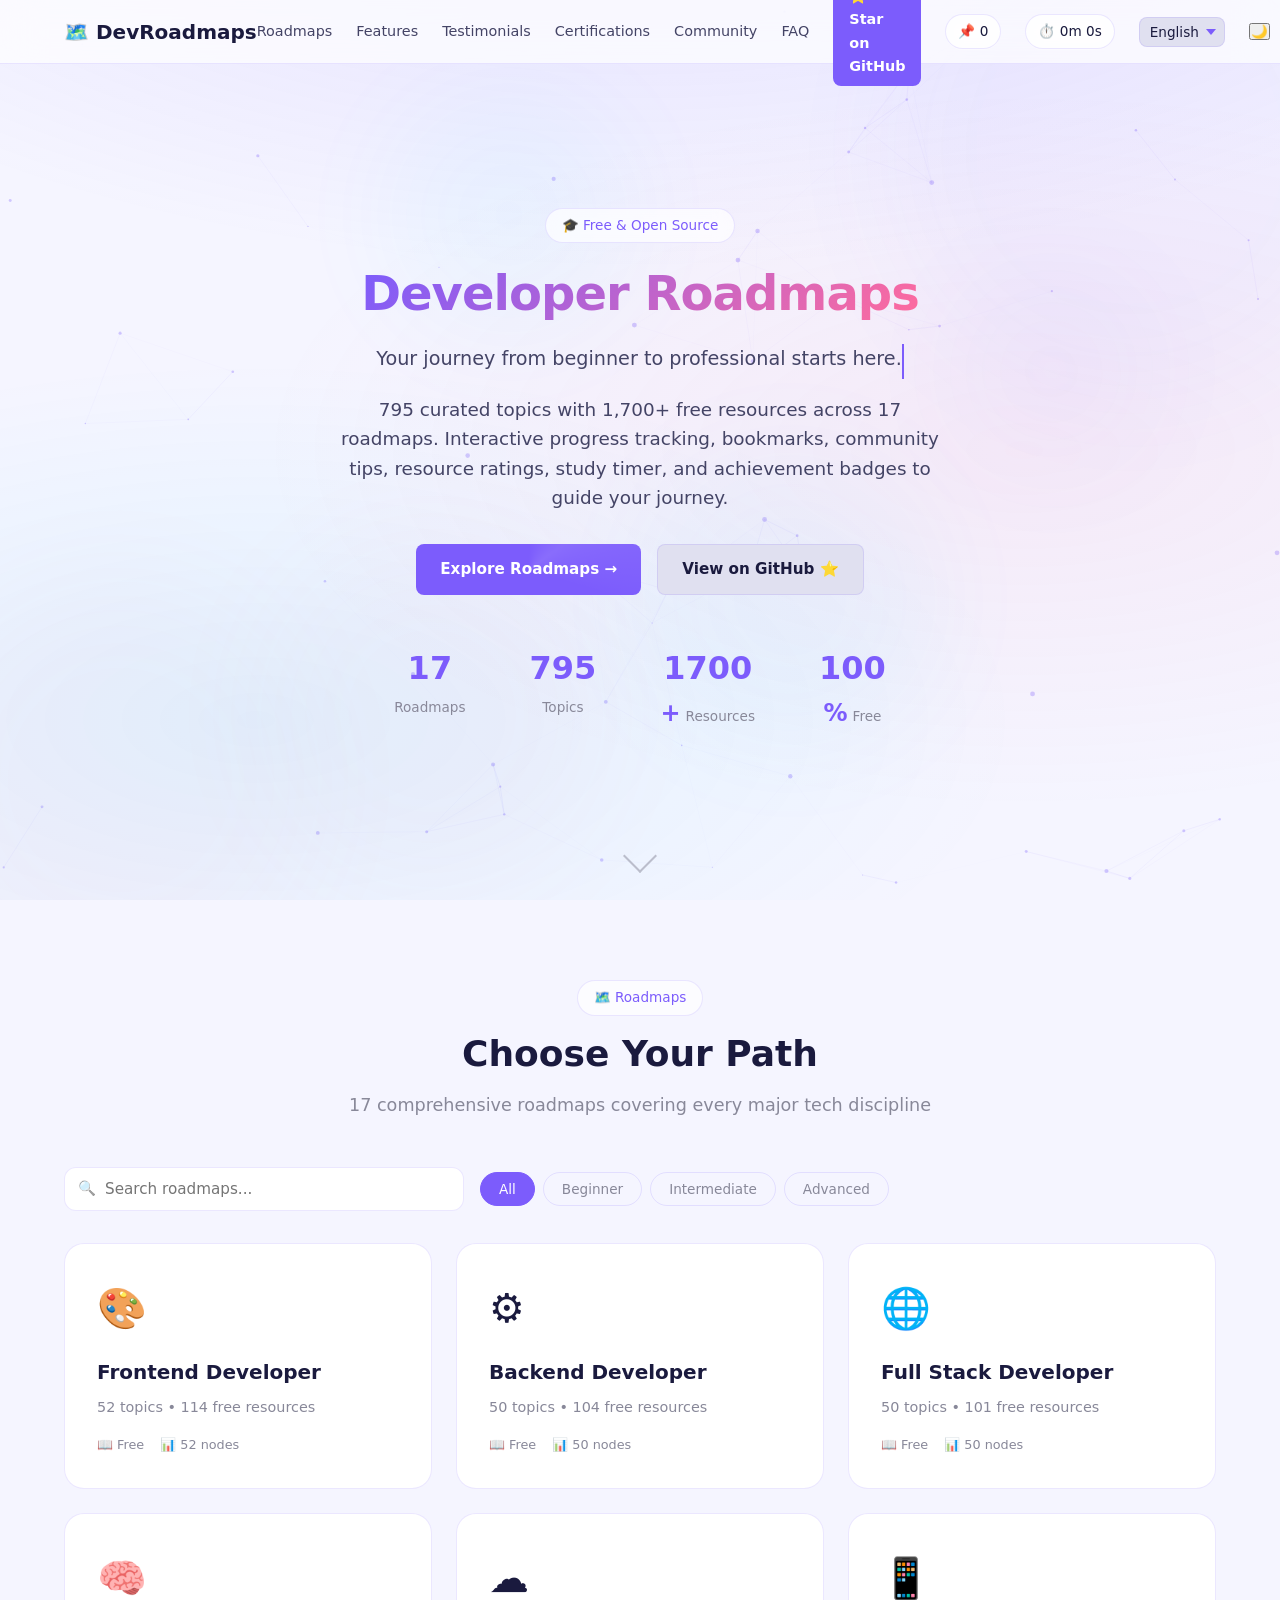
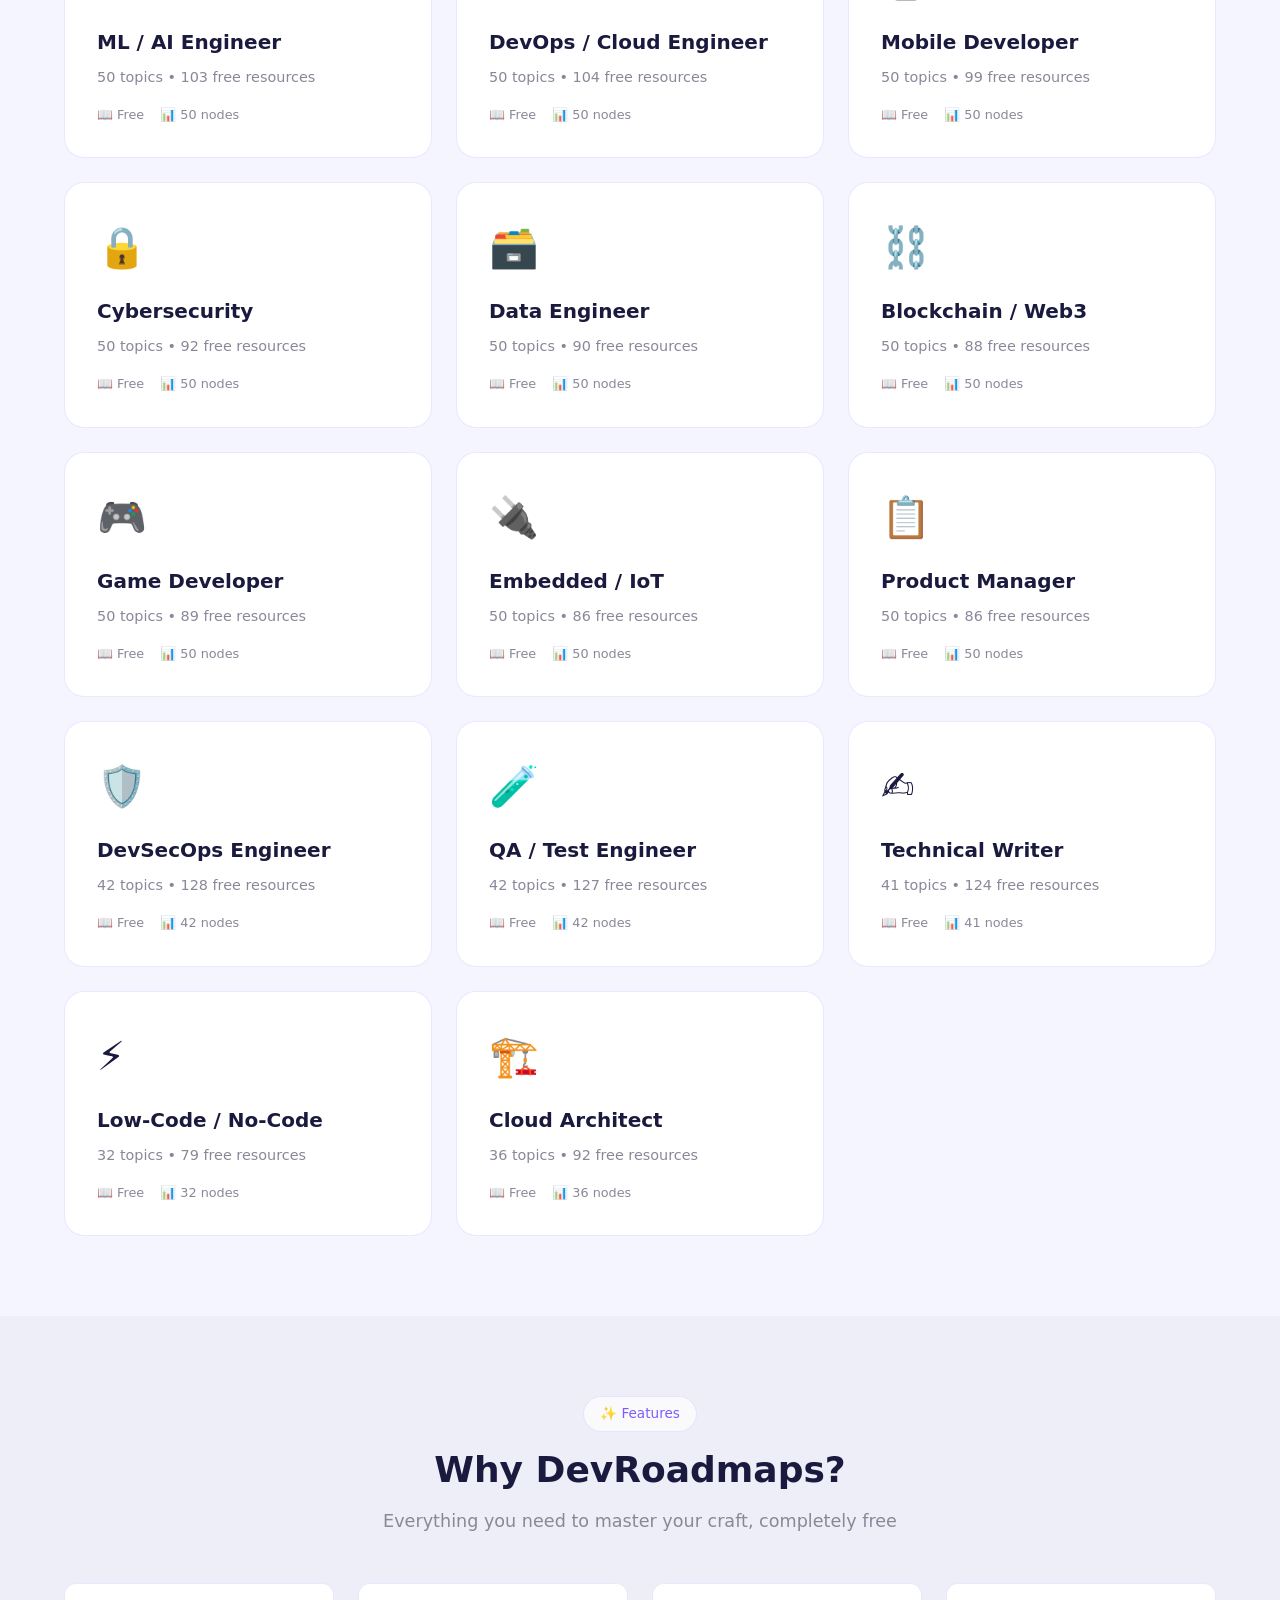
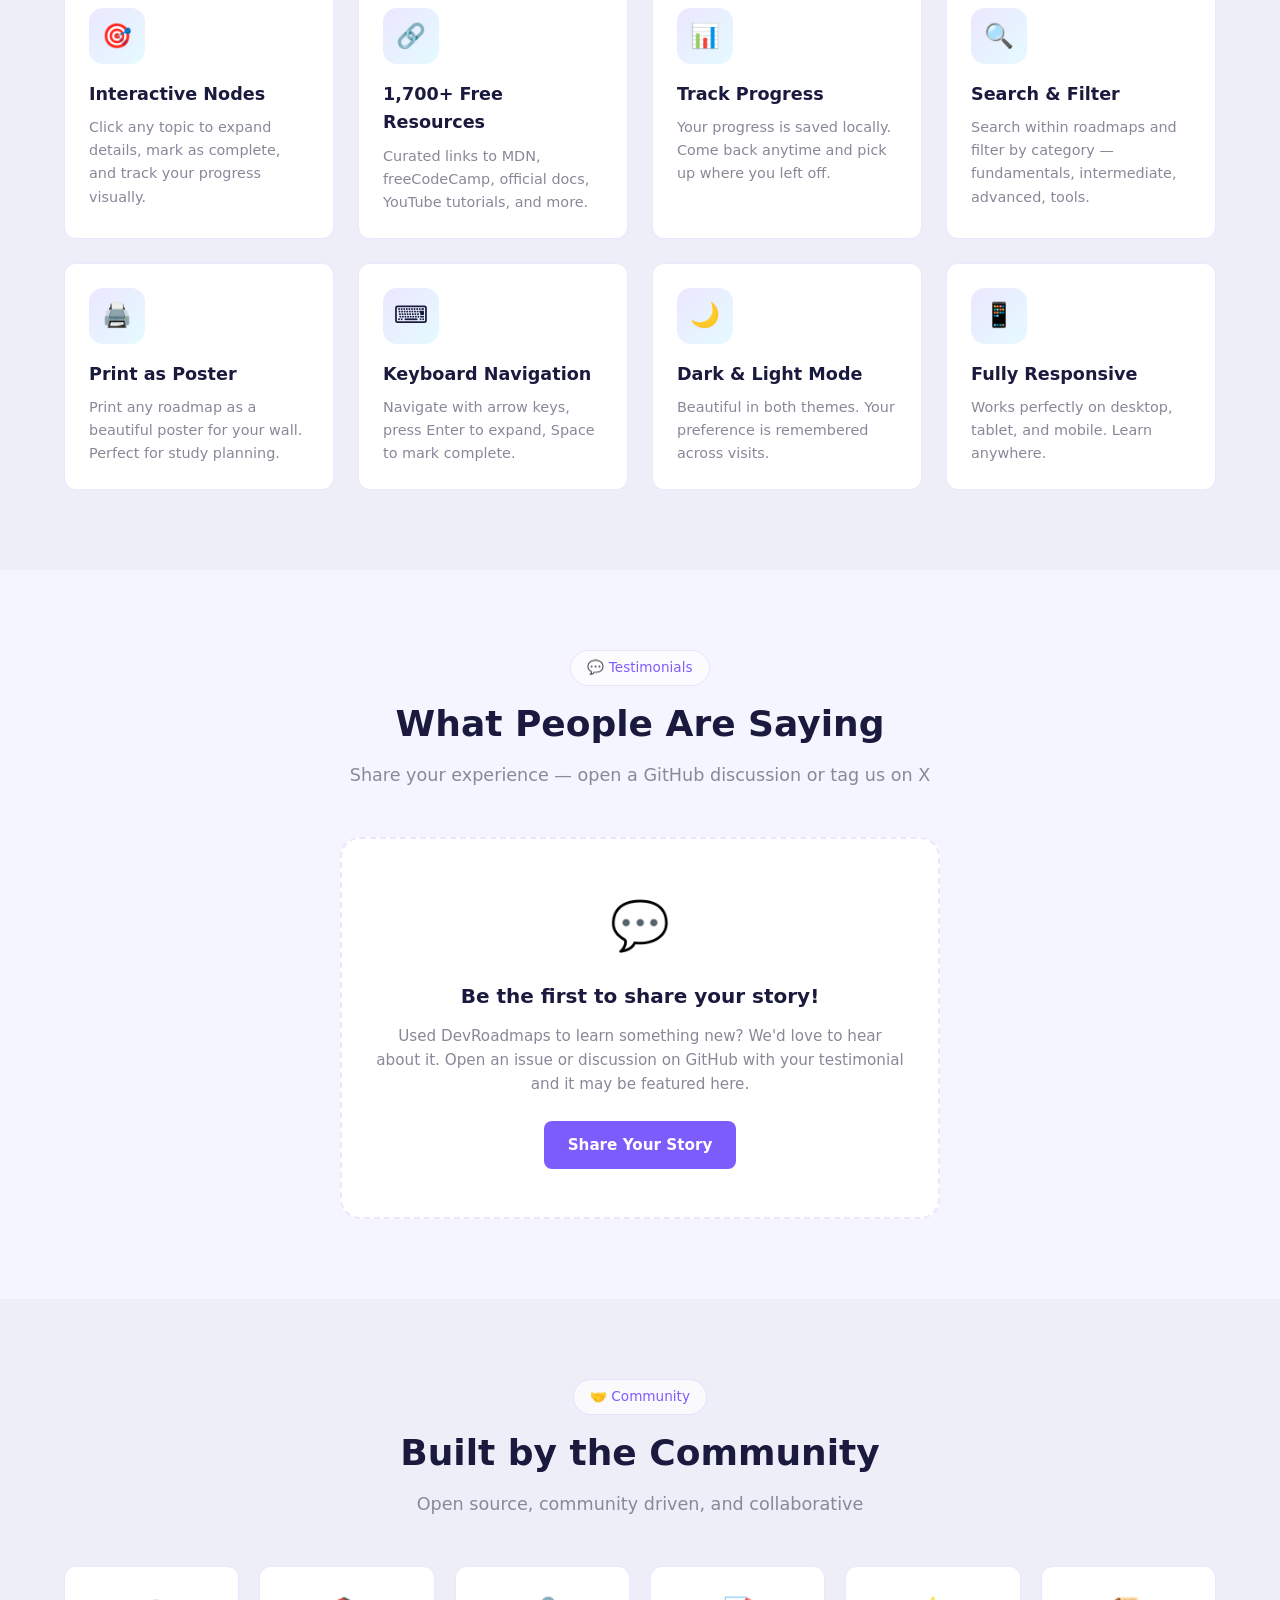
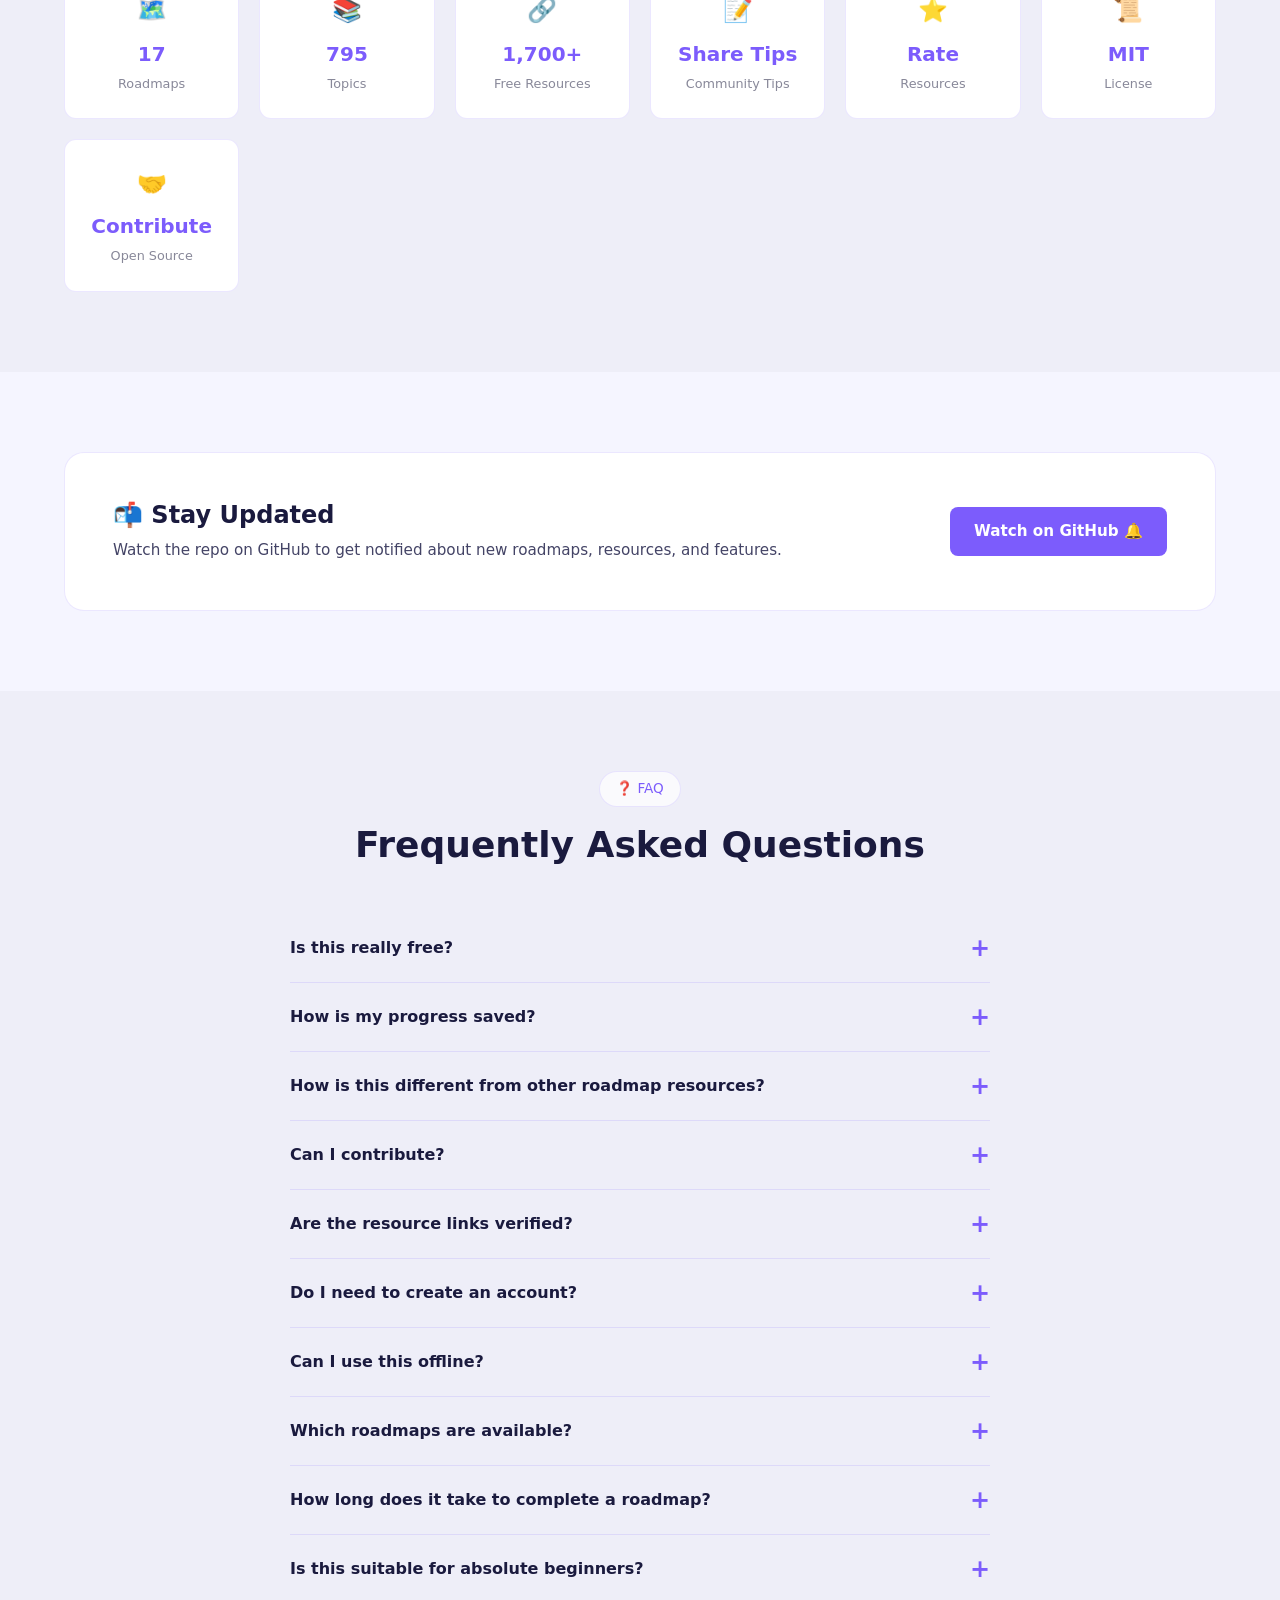
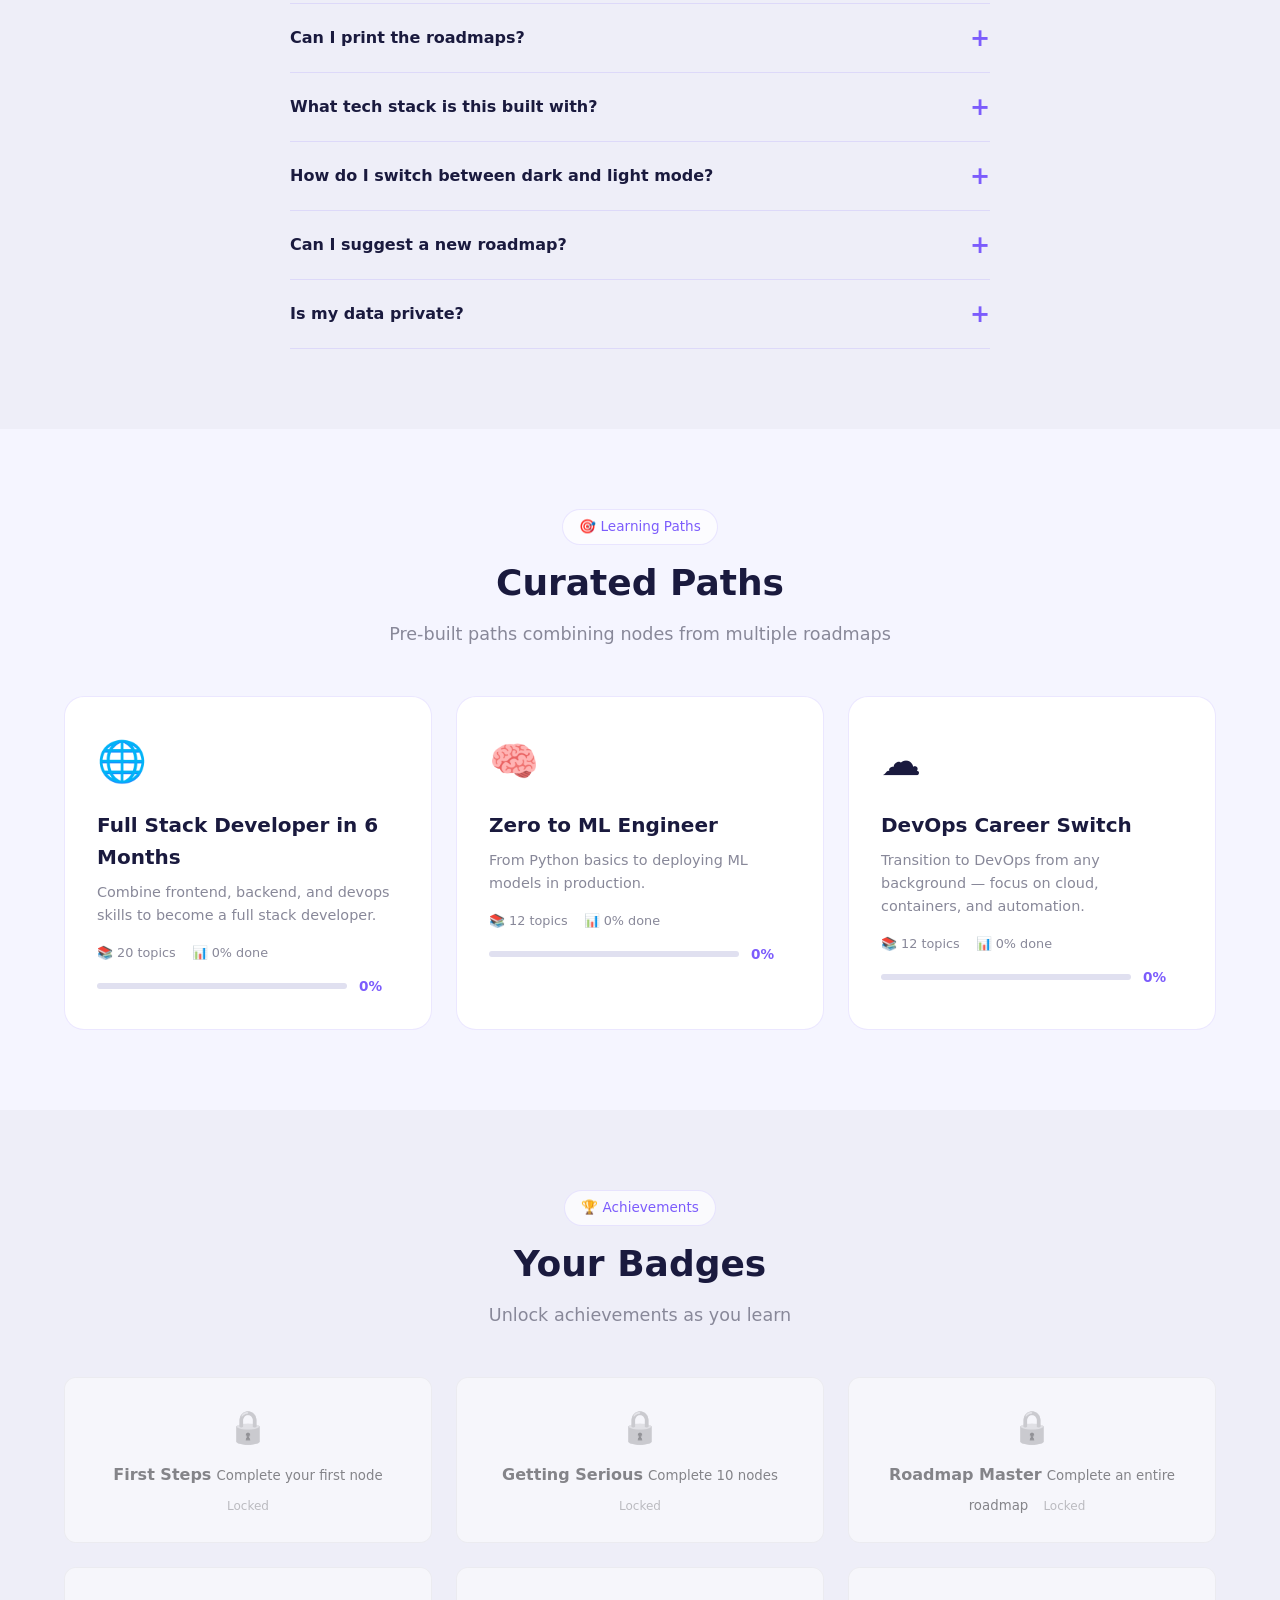
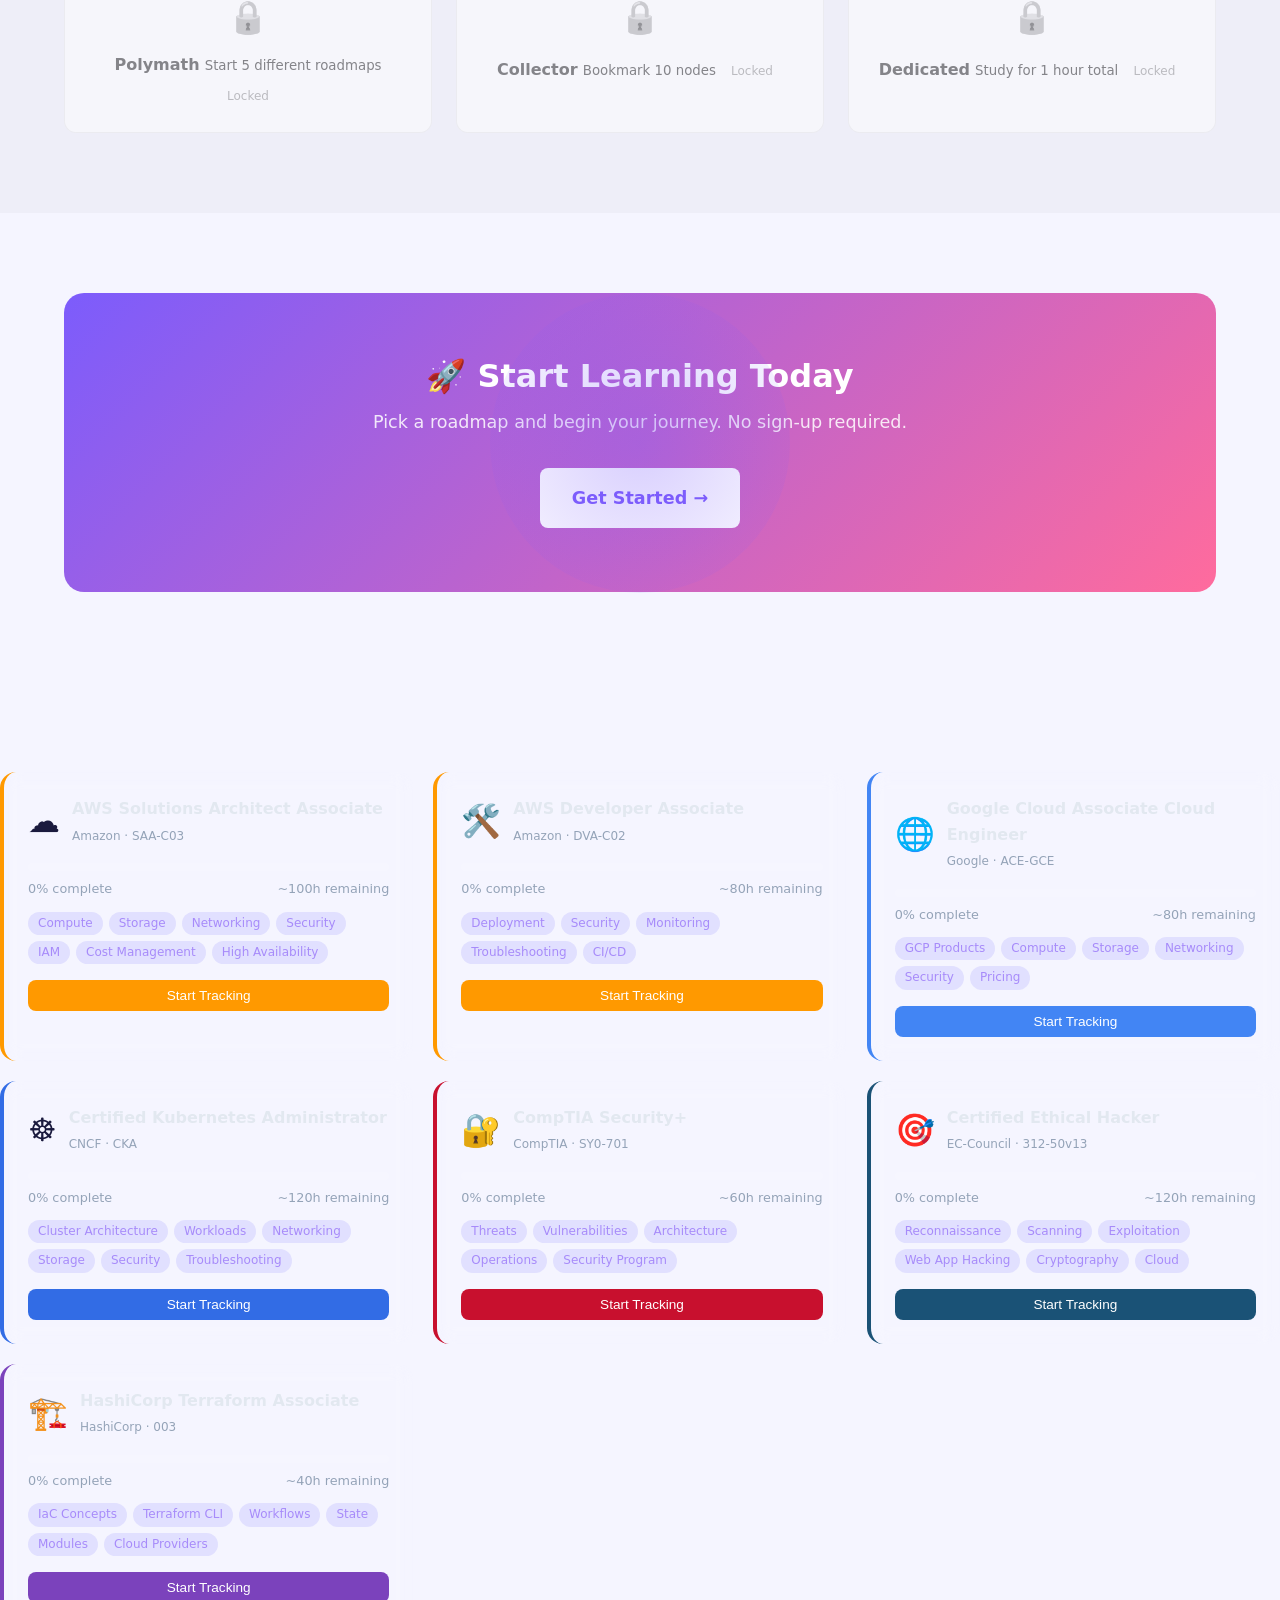
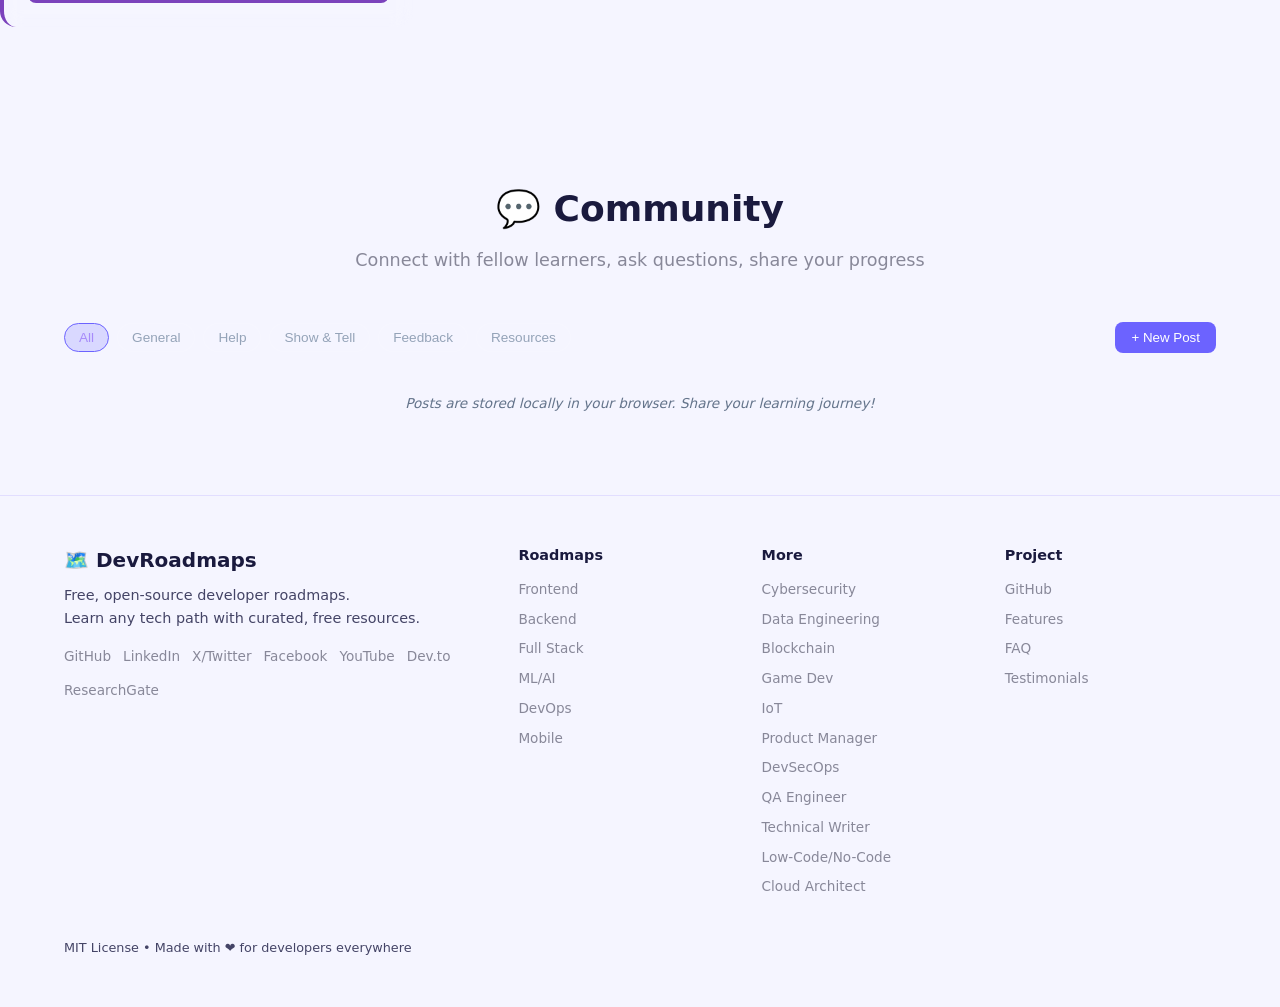
==== commit 42bc4b95: "Mira: good first issue: Add Bengali (bn) language support Everything is in order. Here is the comple" ====
--- a/roadmap.html
+++ b/roadmap.html
@@ -48,9 +48,11 @@
 
         <div style="display: flex; align-items: center; gap: 25px">
           <div class="nav-links" id="navLinks" style="display: flex; gap: 20px">
-            <a href="index.html#roadmaps">All Roadmaps</a>
-            <a href="index.html#features">Features</a>
-          </div>
+            <a href="index.html#roadmaps" data-i18n="nav_roadmaps">Roadmaps</a>
+            <a href="index.html#features" data-i18n="nav_features">Features</a>
+          </div>
+
+          <div id="langSelectorNav"></div>
 
           <button
             id="theme-toggle"
@@ -70,7 +72,7 @@
 
     <header class="roadmap-header" id="roadmapHeader">
       <div class="container">
-        <a href="index.html#roadmaps" class="back-link">← All Roadmaps</a>
+        <a href="index.html#roadmaps" class="back-link" data-i18n="roadmap_back">← All Roadmaps</a>
         <div class="roadmap-title-area">
           <span class="roadmap-icon" id="roadmapIcon"></span>
           <h1 id="roadmapTitle">Loading...</h1>
@@ -83,51 +85,53 @@
               id="searchInput"
               placeholder="Search topics..."
               autocomplete="off"
+              data-i18n-placeholder="roadmap_search_placeholder"
             />
           </div>
           <div class="filter-buttons" id="filterButtons">
-            <button class="filter-btn active" data-filter="all">All</button>
-            <button class="filter-btn" data-filter="fundamentals">
+            <button class="filter-btn active" data-filter="all" data-i18n="roadmap_filter_all">All</button>
+            <button class="filter-btn" data-filter="fundamentals" data-i18n="roadmap_filter_fundamentals">
               📖 Fundamentals
             </button>
-            <button class="filter-btn" data-filter="intermediate">
+            <button class="filter-btn" data-filter="intermediate" data-i18n="roadmap_filter_intermediate">
               📘 Intermediate
             </button>
-            <button class="filter-btn" data-filter="advanced">
+            <button class="filter-btn" data-filter="advanced" data-i18n="roadmap_filter_advanced">
               📕 Advanced
             </button>
-            <button class="filter-btn" data-filter="tools">🔧 Tools</button>
+            <button class="filter-btn" data-filter="tools" data-i18n="roadmap_filter_tools">🔧 Tools</button>
           </div>
           <div
             class="filter-buttons"
             id="resourceTypeFilters"
             style="margin-top: 8px"
           >
-            <button class="filter-btn active" data-rtype="all">
+            <button class="filter-btn active" data-rtype="all" data-i18n="roadmap_res_all">
               📋 All Resources
             </button>
-            <button class="filter-btn" data-rtype="docs">📖 Docs</button>
-            <button class="filter-btn" data-rtype="video">🎥 Video</button>
-            <button class="filter-btn" data-rtype="course">🎯 Course</button>
-            <button class="filter-btn" data-rtype="tutorial">
+            <button class="filter-btn" data-rtype="docs" data-i18n="roadmap_res_docs">📖 Docs</button>
+            <button class="filter-btn" data-rtype="video" data-i18n="roadmap_res_video">🎥 Video</button>
+            <button class="filter-btn" data-rtype="course" data-i18n="roadmap_res_course">🎯 Course</button>
+            <button class="filter-btn" data-rtype="tutorial" data-i18n="roadmap_res_tutorial">
               🛠️ Tutorial
             </button>
-            <button class="filter-btn" data-rtype="tool">🔧 Tool</button>
+            <button class="filter-btn" data-rtype="tool" data-i18n="roadmap_res_tool">🔧 Tool</button>
           </div>
           <div class="action-buttons">
-            <button class="btn btn-sm" id="resetBtn">Reset Progress</button>
-            <button class="btn btn-sm" id="printBtn">🖨️ Print</button>
-            <button class="btn btn-sm" id="printChecklistBtn">
+            <button class="btn btn-sm" id="resetBtn" data-i18n="btn_reset_progress">Reset Progress</button>
+            <button class="btn btn-sm" id="printBtn" data-i18n="btn_print">🖨️ Print</button>
+            <button class="btn btn-sm" id="printChecklistBtn" data-i18n="btn_print_checklist">
               ✅ Print Checklist
             </button>
-            <button class="btn btn-sm" id="printBookmarksBtn">
+            <button class="btn btn-sm" id="printBookmarksBtn" data-i18n="btn_print_bookmarks">
               📌 Print Bookmarks
             </button>
-            <button class="btn btn-sm" id="expandAllBtn">Expand All</button>
+            <button class="btn btn-sm" id="expandAllBtn" data-i18n="btn_expand_all">Expand All</button>
             <button
               class="btn btn-sm"
               onclick="toggleTimer(currentRoadmap)"
               id="timerToggle"
+              data-i18n="btn_start_timer"
             >
               ▶ Start Timer
             </button>
@@ -183,6 +187,7 @@
       🌙
     </button>
 
+    <script src="js/i18n.js"></script>
     <script src="js/main.js"></script>
     <script src="js/community.js"></script>
     <script src="js/learning-paths.js"></script>
@@ -190,6 +195,14 @@
     <script>
       const params = new URLSearchParams(window.location.search);
       const currentRoadmap = params.get("roadmap") || "";
+
+      // Inject language selector and initialise i18n
+      document.addEventListener("DOMContentLoaded", () => {
+        const langNav = document.getElementById("langSelectorNav");
+        if (langNav) langNav.appendChild(I18n.buildSelector());
+        I18n.init();
+      });
+
       initTimerWidget();
 
       // Wire up print buttons
--- a/css/style.css
+++ b/css/style.css
@@ -29,6 +29,9 @@
   --transition: 0.3s ease;
   --font: "Segoe UI", system-ui, -apple-system, sans-serif;
   --font-mono: "Fira Code", "Cascadia Code", monospace;
+  --card: var(--bg-card);
+  --glass: var(--bg-glass);
+  --text: var(--text-primary);
   --cat-fundamentals: #7c5cfc;
   --cat-intermediate: #00d4ff;
   --cat-advanced: #ff6b9d;
@@ -356,6 +359,21 @@
 }
 
 /* === Section Title === */
+.section-header {
+  text-align: center;
+  margin-bottom: 48px;
+}
+.section-tag {
+  display: inline-block;
+  padding: 6px 16px;
+  border-radius: 50px;
+  background: var(--bg-glass);
+  border: 1px solid var(--border);
+  font-size: 0.85rem;
+  font-weight: 500;
+  color: var(--accent);
+  margin-bottom: 16px;
+}
 .section-title {
   text-align: center;
   margin-bottom: 16px;
@@ -457,6 +475,17 @@
   font-size: 2rem;
   margin-bottom: 12px;
 }
+.feature-icon-wrap {
+  width: 56px;
+  height: 56px;
+  border-radius: 14px;
+  background: linear-gradient(135deg, rgba(124, 92, 252, 0.15), rgba(0, 212, 255, 0.1));
+  display: flex;
+  align-items: center;
+  justify-content: center;
+  font-size: 1.5rem;
+  margin-bottom: 16px;
+}
 .feature-card h3 {
   margin-bottom: 8px;
   font-size: 1.1rem;
@@ -467,51 +496,35 @@
 }
 
 /* === Testimonials === */
-.testimonials-grid {
-  display: grid;
-  grid-template-columns: repeat(auto-fill, minmax(300px, 1fr));
-  gap: 24px;
-}
-.testimonial-card {
+.testimonials-cta {
+  max-width: 600px;
+  margin: 0 auto;
+}
+.testimonial-placeholder {
   background: var(--bg-card);
-  border: 1px solid var(--border);
-  border-radius: var(--radius);
-  padding: 32px;
+  border: 2px dashed var(--border);
+  border-radius: var(--radius-lg);
+  padding: 48px 32px;
+  text-align: center;
   transition: all var(--transition);
 }
-.testimonial-card:hover {
-  border-color: var(--border-hover);
-}
-.testimonial-text {
-  font-size: 1rem;
-  line-height: 1.7;
-  margin-bottom: 20px;
-  font-style: italic;
-  color: var(--text-secondary);
-}
-.testimonial-author {
-  display: flex;
-  align-items: center;
-  gap: 12px;
-}
-.author-avatar {
-  width: 40px;
-  height: 40px;
-  border-radius: 50%;
-  background: var(--accent);
-  display: flex;
-  align-items: center;
-  justify-content: center;
-  color: #fff;
-  font-size: 0.8rem;
-  font-weight: 700;
-  flex-shrink: 0;
-}
-.testimonial-author div {
-  font-size: 0.85rem;
-}
-.testimonial-author strong {
-  color: var(--text-primary);
+.testimonial-placeholder:hover {
+  border-color: var(--accent);
+  background: var(--bg-hover);
+}
+.placeholder-icon {
+  font-size: 3rem;
+  margin-bottom: 16px;
+}
+.testimonial-placeholder h3 {
+  margin-bottom: 12px;
+  font-size: 1.25rem;
+}
+.testimonial-placeholder p {
+  margin-bottom: 24px;
+  font-size: 0.95rem;
+  color: var(--text-muted);
+  line-height: 1.6;
 }
 
 /* === FAQ === */
@@ -681,6 +694,336 @@
   height: 100%;
   z-index: -1;
   pointer-events: none;
+}
+
+/* === Hero Typing Animation === */
+.hero-typing {
+  font-size: 1.2rem;
+  color: var(--text-secondary);
+  min-height: 1.8em;
+  border-right: 2px solid var(--accent);
+  animation: blink 0.8s step-end infinite;
+  display: inline-block;
+  max-width: 600px;
+  margin: 0 auto 16px;
+}
+@keyframes blink {
+  50% { border-color: transparent; }
+}
+
+/* === Floating Shapes === */
+.floating-shapes {
+  position: fixed;
+  top: 0;
+  left: 0;
+  width: 100%;
+  height: 100%;
+  z-index: -1;
+  pointer-events: none;
+  overflow: hidden;
+}
+.shape {
+  position: absolute;
+  border-radius: 50%;
+  opacity: 0.04;
+  filter: blur(60px);
+}
+.shape-1 {
+  width: 500px; height: 500px;
+  background: var(--gradient-1);
+  top: -100px; right: -100px;
+  animation: float 20s ease-in-out infinite;
+}
+.shape-2 {
+  width: 400px; height: 400px;
+  background: var(--gradient-2);
+  bottom: -80px; left: -80px;
+  animation: float 25s ease-in-out infinite reverse;
+}
+.shape-3 {
+  width: 300px; height: 300px;
+  background: var(--gradient-3);
+  top: 50%; left: 50%;
+  animation: float 30s ease-in-out infinite;
+}
+.shape-4 {
+  width: 200px; height: 200px;
+  background: var(--gradient-1);
+  top: 30%; right: 10%;
+  animation: float 22s ease-in-out infinite reverse;
+}
+.shape-5 {
+  width: 350px; height: 350px;
+  background: var(--gradient-2);
+  top: 60%; left: 20%;
+  animation: float 28s ease-in-out infinite;
+}
+.shape-6 {
+  width: 250px; height: 250px;
+  background: var(--gradient-3);
+  top: 10%; left: 30%;
+  animation: float 24s ease-in-out infinite reverse;
+}
+@keyframes float {
+  0%, 100% { transform: translate(0, 0) scale(1); }
+  25% { transform: translate(30px, -40px) scale(1.1); }
+  50% { transform: translate(-20px, 20px) scale(0.95); }
+  75% { transform: translate(40px, 30px) scale(1.05); }
+}
+
+/* === Hero BG Mesh === */
+.hero-bg-mesh {
+  position: absolute;
+  top: 0; left: 0; right: 0; bottom: 0;
+  background:
+    radial-gradient(ellipse 80% 50% at 50% -20%, rgba(124, 92, 252, 0.15), transparent),
+    radial-gradient(ellipse 60% 40% at 80% 50%, rgba(255, 107, 157, 0.08), transparent),
+    radial-gradient(ellipse 60% 40% at 20% 80%, rgba(0, 212, 255, 0.08), transparent);
+  z-index: 0;
+  pointer-events: none;
+}
+
+/* === Scroll Indicator === */
+.hero-scroll-indicator {
+  position: absolute;
+  bottom: 32px;
+  left: 50%;
+  transform: translateX(-50%);
+  z-index: 1;
+}
+.scroll-arrow {
+  width: 24px; height: 24px;
+  border-right: 2px solid var(--text-muted);
+  border-bottom: 2px solid var(--text-muted);
+  transform: rotate(45deg);
+  animation: scrollBounce 2s ease-in-out infinite;
+  opacity: 0.5;
+}
+@keyframes scrollBounce {
+  0%, 100% { transform: rotate(45deg) translate(0, 0); opacity: 0.5; }
+  50% { transform: rotate(45deg) translate(5px, 5px); opacity: 1; }
+}
+
+/* === Glow Button === */
+.btn-glow {
+  position: relative;
+  overflow: hidden;
+}
+.btn-glow::after {
+  content: '';
+  position: absolute;
+  top: -50%; left: -50%;
+  width: 200%; height: 200%;
+  background: conic-gradient(transparent, rgba(255,255,255,0.1), transparent 30%);
+  animation: glowRotate 4s linear infinite;
+}
+@keyframes glowRotate {
+  100% { transform: rotate(360deg); }
+}
+
+/* === Search Box Hero === */
+.search-box-hero {
+  position: relative;
+  flex: 1;
+  max-width: 400px;
+}
+.search-box-hero .search-icon {
+  position: absolute;
+  left: 14px;
+  top: 50%;
+  transform: translateY(-50%);
+  font-size: 0.9rem;
+  opacity: 0.6;
+}
+.search-box-hero input {
+  width: 100%;
+  padding: 12px 16px 12px 40px;
+  border-radius: var(--radius);
+  border: 1px solid var(--border);
+  background: var(--bg-card);
+  color: var(--text-primary);
+  font-family: var(--font);
+  font-size: 0.95rem;
+  transition: all var(--transition);
+}
+.search-box-hero input:focus {
+  outline: none;
+  border-color: var(--accent);
+  box-shadow: 0 0 0 3px var(--accent-glow);
+}
+
+/* === Filter Pills === */
+.roadmap-filters {
+  display: flex;
+  gap: 16px;
+  align-items: center;
+  margin-bottom: 32px;
+  flex-wrap: wrap;
+}
+.filter-pills {
+  display: flex;
+  gap: 8px;
+  flex-wrap: wrap;
+}
+.pill {
+  padding: 8px 18px;
+  border-radius: 50px;
+  border: 1px solid var(--border);
+  background: transparent;
+  color: var(--text-muted);
+  font-size: 0.85rem;
+  cursor: pointer;
+  transition: all var(--transition);
+  font-family: var(--font);
+}
+.pill:hover {
+  border-color: var(--border-hover);
+  color: var(--text-primary);
+}
+.pill.active {
+  background: var(--accent);
+  color: #fff;
+  border-color: var(--accent);
+}
+
+/* === Newsletter === */
+.newsletter-card {
+  background: var(--bg-card);
+  border: 1px solid var(--border);
+  border-radius: var(--radius-lg);
+  padding: 48px;
+  display: flex;
+  align-items: center;
+  justify-content: space-between;
+  gap: 32px;
+  flex-wrap: wrap;
+}
+.newsletter-content h2 {
+  text-align: left;
+  font-size: 1.5rem;
+  margin-bottom: 8px;
+}
+.newsletter-content p {
+  font-size: 0.95rem;
+}
+.newsletter-form {
+  display: flex;
+  gap: 12px;
+  align-items: center;
+}
+
+/* === Community Grid === */
+.community-grid {
+  display: grid;
+  grid-template-columns: repeat(auto-fill, minmax(160px, 1fr));
+  gap: 20px;
+}
+.community-stat {
+  background: var(--bg-card);
+  border: 1px solid var(--border);
+  border-radius: var(--radius);
+  padding: 24px 16px;
+  text-align: center;
+  transition: all var(--transition);
+}
+.community-stat:hover {
+  border-color: var(--border-hover);
+  transform: translateY(-2px);
+}
+.community-icon {
+  font-size: 1.5rem;
+  margin-bottom: 8px;
+}
+.community-number {
+  font-size: 1.25rem;
+  font-weight: 700;
+  color: var(--accent);
+  display: block;
+  margin-bottom: 4px;
+}
+.community-label {
+  font-size: 0.8rem;
+  color: var(--text-muted);
+}
+
+/* === Footer Grid === */
+.footer-grid {
+  display: grid;
+  grid-template-columns: 2fr 1fr 1fr 1fr;
+  gap: 32px;
+  margin-bottom: 32px;
+}
+.footer-social {
+  display: flex;
+  gap: 12px;
+  margin-top: 16px;
+  flex-wrap: wrap;
+}
+.footer-social a {
+  color: var(--text-muted);
+  font-size: 0.85rem;
+}
+.footer-social a:hover {
+  color: var(--accent);
+}
+.footer-col h4 {
+  color: var(--text-primary);
+  margin-bottom: 12px;
+  font-size: 0.9rem;
+}
+.footer-col a {
+  display: block;
+  color: var(--text-muted);
+  font-size: 0.85rem;
+  margin-bottom: 8px;
+}
+.footer-col a:hover {
+  color: var(--accent);
+}
+
+/* === CTA Glow === */
+.cta-glow {
+  position: absolute;
+  top: 50%; left: 50%;
+  transform: translate(-50%, -50%);
+  width: 300px; height: 300px;
+  background: radial-gradient(circle, rgba(124, 92, 252, 0.3), transparent);
+  border-radius: 50%;
+  pointer-events: none;
+}
+
+/* === Animations on Scroll === */
+.animate-on-scroll {
+  opacity: 0;
+  transform: translateY(30px);
+  transition: opacity 0.6s ease, transform 0.6s ease;
+}
+.animate-on-scroll.visible {
+  opacity: 1;
+  transform: translateY(0);
+}
+
+/* === Difficulty Badge === */
+.difficulty-badge {
+  display: inline-block;
+  padding: 2px 10px;
+  border-radius: 50px;
+  font-size: 0.7rem;
+  font-weight: 600;
+  text-transform: uppercase;
+  letter-spacing: 0.05em;
+}
+.difficulty-beginner {
+  background: rgba(76, 175, 80, 0.15);
+  color: #4caf50;
+}
+.difficulty-intermediate {
+  background: rgba(255, 193, 7, 0.15);
+  color: #ffc107;
+}
+.difficulty-advanced {
+  background: rgba(255, 107, 157, 0.15);
+  color: #ff6b9d;
 }
 
 /* === Roadmap Page === */
@@ -1634,6 +1977,38 @@
   font-size: 14px; /* Adjust size if needed */
 }
 
+/* === Language Selector === */
+.lang-selector {
+  display: inline-flex;
+  align-items: center;
+}
+.lang-select {
+  background: var(--bg-tertiary);
+  color: var(--text-primary);
+  border: 1px solid var(--border);
+  border-radius: var(--radius-sm);
+  padding: 6px 10px;
+  font-size: 0.85rem;
+  font-family: var(--font);
+  cursor: pointer;
+  transition: border-color var(--transition), background var(--transition);
+  appearance: none;
+  -webkit-appearance: none;
+  background-image: url("data:image/svg+xml,%3Csvg xmlns='http://www.w3.org/2000/svg' width='10' height='6'%3E%3Cpath d='M0 0l5 6 5-6z' fill='%237c5cfc'/%3E%3C/svg%3E");
+  background-repeat: no-repeat;
+  background-position: right 8px center;
+  padding-right: 24px;
+}
+.lang-select:hover,
+.lang-select:focus {
+  border-color: var(--border-hover);
+  outline: none;
+}
+.lang-select option {
+  background: var(--bg-secondary);
+  color: var(--text-primary);
+}
+
 #theme-toggle span {
   line-height: 1; /* Prevents icons from making the button taller */
 }
